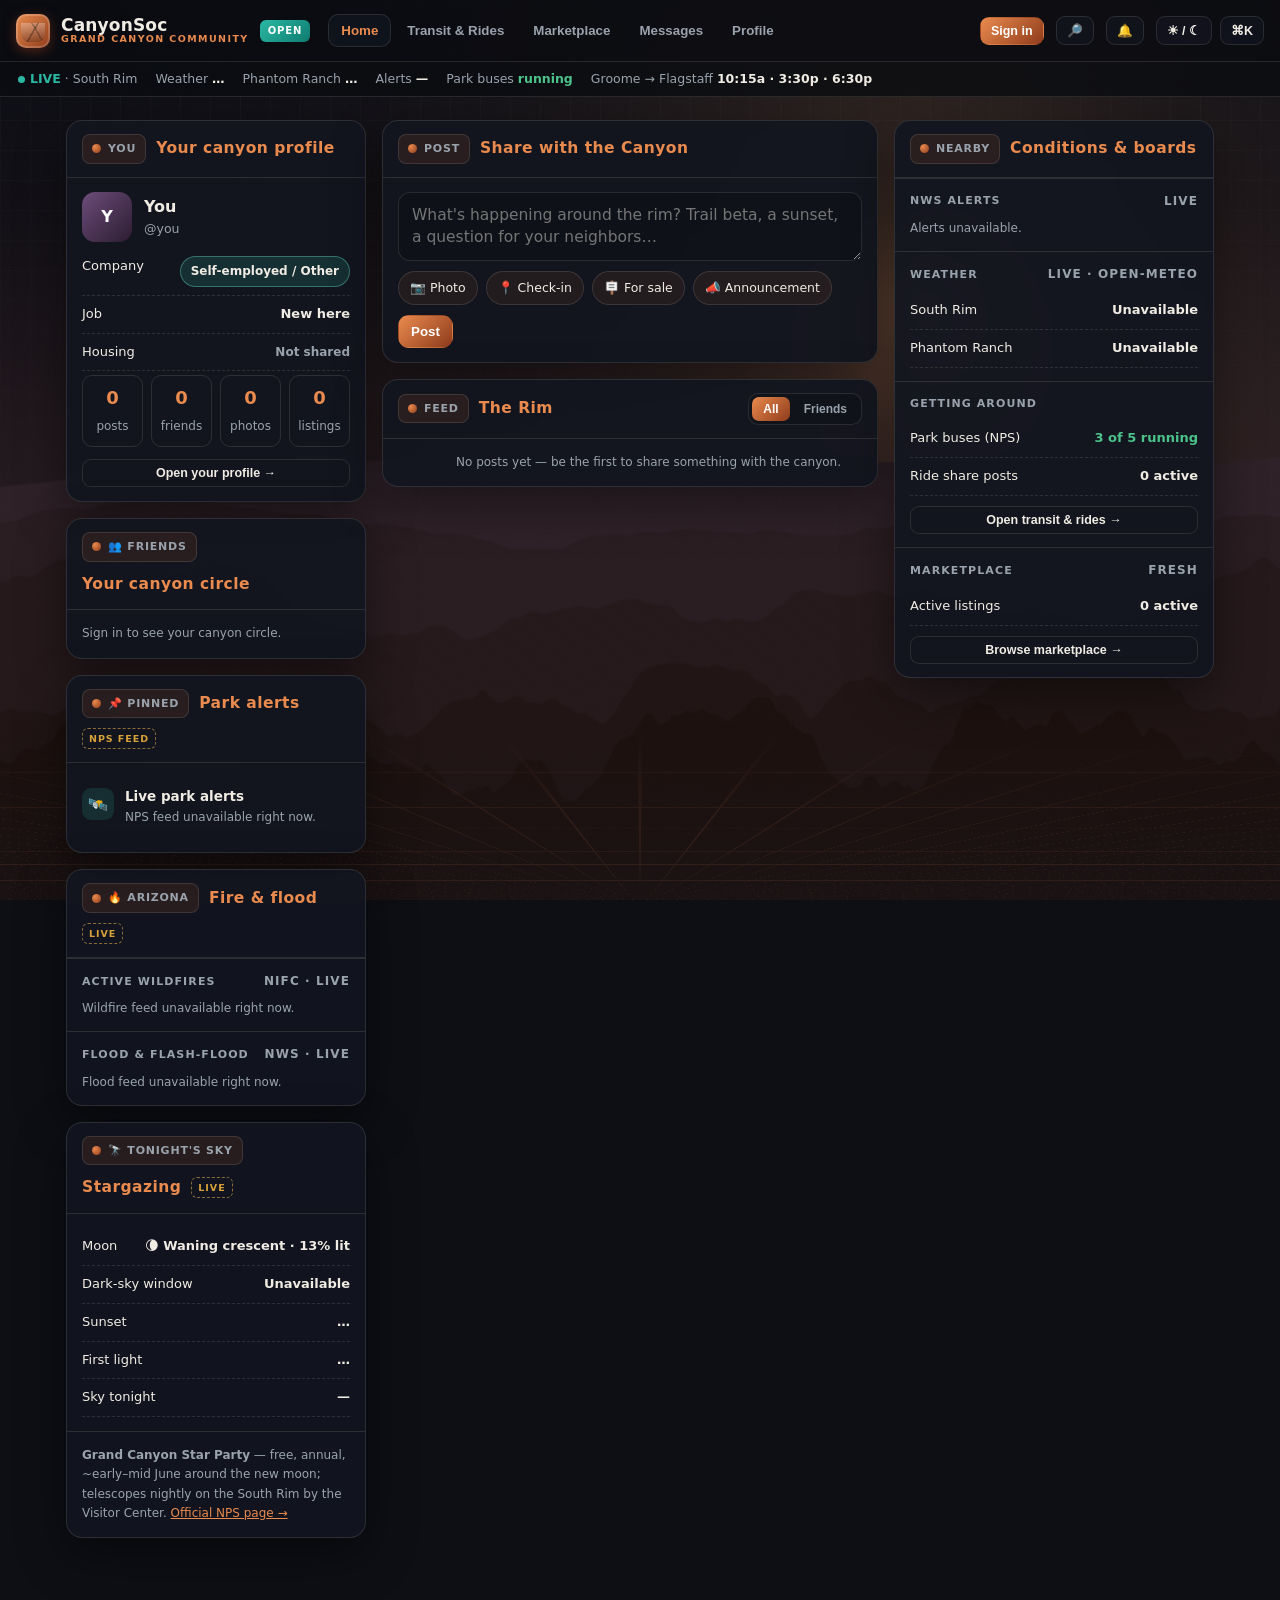
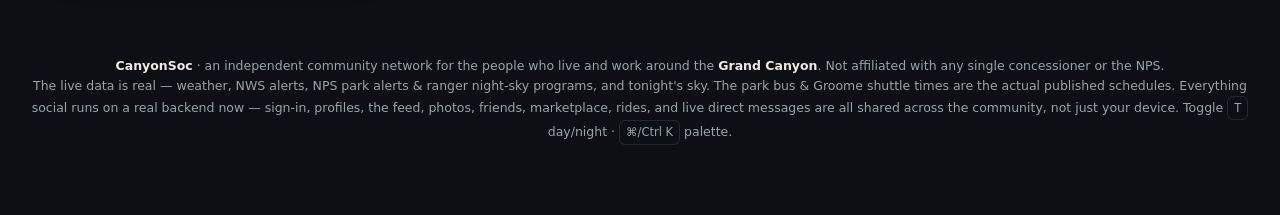
==== canyonsoc.html @ 0592ecc6 "feat(canyonsoc): live AZ wildfire + flood feeds + friends-at-a-glance - Home friends grid (real Supa" ====
<!DOCTYPE html>
<html lang="en">
<head>
<meta charset="utf-8" />
<meta name="viewport" content="width=device-width, initial-scale=1, viewport-fit=cover" />
<!-- Security hardening (GitHub Pages can't set response headers, so these ship in-page).
     CSP locks where data can be sent (connect-src) + blocks plugins/base-tag injection,
     limiting blast radius if any XSS slipped past output encoding. Inline script/style
     need 'unsafe-inline' because the whole app is one inline file; output encoding (esc/
     safePic) is the primary XSS defense, CSP is defense-in-depth. -->
<meta http-equiv="Content-Security-Policy" content="default-src 'self'; script-src 'self' 'unsafe-inline' https://esm.sh; style-src 'self' 'unsafe-inline'; img-src 'self' data: https:; font-src 'self' data:; connect-src 'self' https://ajkbsexxwbqjylbepvmh.supabase.co wss://ajkbsexxwbqjylbepvmh.supabase.co https://esm.sh https://api.open-meteo.com https://api.weather.gov https://api.sunrise-sunset.org https://services3.arcgis.com; worker-src 'self' blob:; object-src 'none'; base-uri 'self'; form-action 'self'" />
<meta name="referrer" content="strict-origin-when-cross-origin" />
<!-- Clickjacking guard: meta CSP can't carry frame-ancestors, so bust out of any frame. -->
<script>try{if(window.top!==window.self)window.top.location=window.self.location}catch(e){}</script>
<title>CanyonSoc — Grand Canyon Community</title>
<meta name="description" content="CanyonSoc — an independent community network for the people who live and work around the Grand Canyon. Profiles, friends, feed, ride share, marketplace, messages. Live weather, NWS alerts, NPS feed, Sky Party, park buses." />
<style>
/* =====================================================
   CANYONSOC — independent Grand Canyon community
   Modern canyon palette · WebGL canyon background
   ===================================================== */
:root{
  --clay:#c9612f; --clay-bright:#e98a4e; --clay-deep:#8f3c1c;
  --river:#2bb8a3; --river-deep:#0f7c70; --sky:#5b7fb0;
  --gold:#dca54a; --sage:#86a06f; --plum:#6d4d7a;
  --bg:#0d0f15; --bg-2:#0a0c11; --fg:#f0ece4; --muted:#9aa3ad;
  --term:#13161f; --border:rgba(235,225,210,.12);
  --accent1:var(--clay-bright); --accent2:var(--river); --accent3:var(--gold);
  --ok:#4cc38a; --warn:#d8a23a; --err:#e5615f;
  --card-shadow:0 16px 50px rgba(0,0,0,.45);
  --scrim:rgba(8,9,13,.50);
}
[data-theme="day"]{
  --bg:#f3ede3; --bg-2:#ece3d4; --fg:#241a13; --muted:#6b6256;
  --term:#fffaf3; --border:rgba(60,40,25,.14);
  --clay:#b9531f; --clay-bright:#c9612f; --river:#13877a; --gold:#b6802a;
  --accent1:var(--clay); --accent2:var(--river); --accent3:var(--gold);
  --ok:#1f9d6b; --warn:#9a6f15; --err:#c33;
  --card-shadow:0 14px 40px rgba(80,55,30,.16);
  --scrim:rgba(243,237,227,.46);
}
*{box-sizing:border-box}
html,body{height:100%}
body{margin:0; color:var(--fg); overflow-x:hidden; background:var(--bg);
  font:15.5px/1.6 ui-sans-serif,system-ui,-apple-system,"Segoe UI",Roboto,Inter,Arial,"Noto Sans",sans-serif}

/* WebGL canyon background + scrim + faint grid */
#gl{position:fixed; inset:0; z-index:-3; width:100%; height:100%; display:block}
#bg-fallback{position:fixed; inset:0; z-index:-4; background:
  radial-gradient(120% 80% at 72% 62%, color-mix(in oklab,var(--clay) 40%, transparent), transparent 55%),
  linear-gradient(180deg, var(--bg-2), color-mix(in oklab,var(--clay-deep) 30%, var(--bg)))}
#bg-grid{position:fixed; inset:0; z-index:-2; pointer-events:none; opacity:.05;
  background-image:linear-gradient(to right, var(--fg) 1px, transparent 1px),
                  linear-gradient(to bottom, var(--fg) 1px, transparent 1px);
  background-size:30px 30px; mask-image:linear-gradient(180deg,#000 0%,transparent 70%)}
#bg-scrim{position:fixed; inset:0; z-index:-1; pointer-events:none; background:
  linear-gradient(180deg, color-mix(in oklab,var(--bg) 35%, transparent), var(--scrim) 24%, var(--scrim) 80%, color-mix(in oklab,var(--bg) 62%, transparent))}

/* NAV */
.nav{position:fixed; inset:0 0 auto 0; height:62px; display:flex; align-items:center; gap:12px; padding:0 16px; z-index:50;
  border-bottom:1px solid var(--border); background:color-mix(in oklab,var(--bg-2) 82%, transparent);
  -webkit-backdrop-filter:blur(14px) saturate(1.1); backdrop-filter:blur(14px) saturate(1.1)}
.brand{display:flex; align-items:center; gap:11px; min-width:0}
.brand .marker{width:34px; height:34px; border-radius:10px; flex:none; position:relative; overflow:hidden;
  background:linear-gradient(135deg,var(--clay-bright),var(--clay-deep)); box-shadow:inset 0 0 0 2px rgba(255,255,255,.18), 0 3px 12px rgba(143,60,28,.5)}
.brand .marker::after{content:""; position:absolute; left:5px; right:5px; bottom:6px; height:55%; border-radius:0 0 8px 8px;
  background:linear-gradient(120deg, transparent 46%, rgba(0,0,0,.28) 46% 52%, transparent 52%),
    linear-gradient(60deg, transparent 60%, rgba(0,0,0,.22) 60% 66%, transparent 66%),
    linear-gradient(180deg, rgba(255,255,255,.28), rgba(0,0,0,.18))}
.brand .bt{display:flex; flex-direction:column; line-height:1.05; min-width:0}
.brand .bt b{font-weight:900; letter-spacing:.01em; color:var(--fg); font-size:17px}
.brand .sub{font-weight:800; font-size:9.5px; letter-spacing:.15em; color:var(--clay-bright); text-transform:uppercase}
.pill-open{font-size:10px; font-weight:900; letter-spacing:.09em; text-transform:uppercase; color:#fff;
  background:linear-gradient(135deg,var(--river),var(--river-deep)); padding:3px 8px; border-radius:6px; flex:none}
.tabs{display:flex; gap:3px; margin-left:6px; overflow-x:auto; scrollbar-width:none; flex:1}
.tabs::-webkit-scrollbar{display:none}
.tab{border:1px solid transparent; background:transparent; color:var(--muted); border-radius:10px; padding:8px 12px;
  font-weight:800; cursor:pointer; transition:.15s; white-space:nowrap; position:relative}
.tab:hover{color:var(--fg); background:color-mix(in oklab,var(--term) 55%, transparent)}
.tab[aria-current="page"]{color:var(--accent1); background:color-mix(in oklab,var(--term) 78%, transparent); border-color:var(--border)}
.tab .dm-dot{position:absolute; top:5px; right:6px; width:7px; height:7px; border-radius:50%; background:var(--clay-bright); display:none}
.tab.has-unread .dm-dot{display:block}
.spacer{flex:1}
.navbtns{display:flex; gap:8px; flex:none}
.btn{appearance:none; border:1px solid var(--border); color:var(--fg); border-radius:11px; padding:8px 12px; font-weight:800;
  cursor:pointer; background:color-mix(in oklab,var(--term) 80%, transparent); transition:.15s; white-space:nowrap}
.btn:hover{border-color:color-mix(in oklab,var(--accent1) 50%, var(--border)); transform:translateY(-1px)}
.btn.primary{color:#fff; border-color:transparent; background:linear-gradient(135deg,var(--clay-bright),var(--clay-deep))}
.btn.sm{padding:6px 10px; font-size:12.5px; border-radius:9px}
.btn.ghost{background:transparent}
.btn:disabled{opacity:.55; cursor:default; transform:none}

/* conditions strip */
.strip{position:fixed; top:62px; left:0; right:0; z-index:40; display:flex; gap:18px; align-items:center;
  padding:7px 18px; font-size:12.5px; color:var(--muted); border-bottom:1px solid var(--border);
  background:color-mix(in oklab,var(--bg-2) 76%, transparent); backdrop-filter:blur(12px); overflow-x:auto; white-space:nowrap; scrollbar-width:none}
.strip::-webkit-scrollbar{display:none}
.strip b{color:var(--fg)} .strip .live{color:var(--river); font-weight:900}
.dotpulse{width:7px; height:7px; border-radius:50%; background:var(--river); display:inline-block; margin-right:5px;
  box-shadow:0 0 0 0 color-mix(in oklab,var(--river) 70%, transparent); animation:pulse 2.2s infinite}
@keyframes pulse{0%{box-shadow:0 0 0 0 color-mix(in oklab,var(--river) 55%, transparent)}70%{box-shadow:0 0 0 8px transparent}100%{box-shadow:0 0 0 0 transparent}}

/* LAYOUT */
.main{display:grid; grid-template-columns:1fr; gap:16px; padding:120px 16px 92px; max-width:1180px; margin:0 auto; position:relative; z-index:1}
@media(min-width:980px){ .home{grid-template-columns:300px 1fr 320px; align-items:start} }
.view{display:none} .view.active{display:grid; gap:16px}

/* PANELS */
.panel{border:1px solid var(--border); border-radius:16px; background:color-mix(in oklab,var(--term) 94%, transparent); box-shadow:var(--card-shadow); backdrop-filter:blur(4px)}
.panel>header{display:flex; align-items:center; gap:10px; padding:13px 15px; border-bottom:1px solid var(--border);
  font-weight:900; letter-spacing:.03em; color:var(--accent1); flex-wrap:wrap}
.panel .body{padding:14px 15px}
.badge{display:inline-flex; align-items:center; gap:7px; font-size:11px; font-weight:900; letter-spacing:.07em; padding:5px 9px;
  border-radius:8px; border:1px solid var(--border); color:var(--muted); background:color-mix(in oklab,var(--clay) 12%, transparent)}
.spark{width:9px; height:9px; border-radius:50%; background:radial-gradient(circle at 30% 30%,var(--clay-bright),var(--clay-deep))}
.demo-pill{font-size:9.5px; font-weight:900; letter-spacing:.1em; text-transform:uppercase; color:var(--warn);
  border:1px dashed color-mix(in oklab,var(--warn) 55%, var(--border)); padding:2px 6px; border-radius:6px}
.seg{display:inline-flex; gap:3px; margin-left:auto; border:1px solid var(--border); border-radius:10px; padding:3px; background:color-mix(in oklab,var(--bg) 40%, transparent)}
.seg button{border:0; background:transparent; color:var(--muted); font-weight:800; font-size:12px; padding:5px 11px; border-radius:7px; cursor:pointer}
.seg button[aria-pressed="true"]{color:#fff; background:linear-gradient(135deg,var(--clay-bright),var(--clay-deep))}

.who{display:flex; gap:12px; align-items:center; margin-bottom:6px}
.kv{display:flex; justify-content:space-between; gap:8px; padding:8px 0; border-bottom:1px dashed var(--border); font-size:13px}
.kv:last-child{border-bottom:0}
.tag{display:inline-flex; align-items:center; gap:6px; font-size:12px; padding:5px 10px; border-radius:999px;
  border:1px solid var(--border); background:color-mix(in oklab,var(--clay) 10%, transparent)}
.tag.on{background:color-mix(in oklab,var(--ok) 22%, transparent); border-color:color-mix(in oklab,var(--ok) 45%, var(--border)); color:var(--fg)}
.tag.co{background:color-mix(in oklab,var(--river) 16%, transparent); border-color:color-mix(in oklab,var(--river) 40%, var(--border))}
.tag.house{background:color-mix(in oklab,var(--plum) 20%, transparent); border-color:color-mix(in oklab,var(--plum) 45%, var(--border))}
.chips{display:flex; flex-wrap:wrap; gap:7px; margin-top:10px}
.small{font-size:12px; color:var(--muted)}
.name{font-weight:900; font-size:16px} .role{color:var(--muted); font-size:12.5px}
.stat3{display:grid; grid-template-columns:repeat(3,1fr); gap:8px; margin-top:12px; text-align:center}
.stat4{display:grid; grid-template-columns:repeat(4,1fr); gap:8px; margin-top:4px; text-align:center}
.stat3 div,.stat4 div{border:1px solid var(--border); border-radius:10px; padding:8px 4px}
.stat3 b,.stat4 b{display:block; font-size:18px; color:var(--accent1)}

/* avatars */
.avi{border-radius:12px; display:grid; place-items:center; color:#fff; font-weight:900; font-size:16px; flex:none; background-size:cover; background-position:center}

/* composer */
.composer{display:grid; gap:10px}
.composer textarea,.field textarea{width:100%; min-height:78px; resize:vertical; border:1px solid var(--border); color:var(--fg);
  background:color-mix(in oklab,var(--bg) 50%, transparent); padding:11px 13px; border-radius:12px; outline:none; font:inherit}
.composer textarea:focus{border-color:color-mix(in oklab,var(--clay) 55%, var(--border))}
#composer{min-height:46px; max-height:40vh; line-height:1.45; overflow-y:auto}
.peditta{width:100%; min-height:62px; max-height:40vh; resize:vertical; font:inherit; line-height:1.45;
  padding:9px 11px; border-radius:10px; border:1px solid var(--border); color:var(--fg);
  background:color-mix(in oklab,var(--term) 60%, transparent)}
.composer .row{display:flex; gap:10px; align-items:center; justify-content:space-between; flex-wrap:wrap}
.pill{display:inline-flex; align-items:center; gap:6px; padding:6px 11px; border:1px solid var(--border); border-radius:999px;
  background:color-mix(in oklab,var(--clay) 9%, transparent); font-size:12.5px; cursor:pointer; transition:.12s}
.pill:hover{border-color:color-mix(in oklab,var(--clay) 50%, var(--border)); transform:translateY(-1px)}

/* feed */
.post{display:grid; grid-template-columns:46px 1fr; gap:12px; padding:14px 15px; border-top:1px solid var(--border)}
.post:first-of-type{border-top:0}
.post .avi{width:46px; height:46px}
.handle{font-weight:900} .handle .co{font-weight:800; color:var(--river); font-size:11.5px; margin-left:6px}
.meta{color:var(--muted); font-size:12px; font-weight:600}
.post .text{white-space:pre-wrap; word-break:break-word; margin-top:2px}
.post .media{margin-top:10px; border:1px solid var(--border); border-radius:12px; overflow:hidden; aspect-ratio:16/9; background-size:cover; background-position:center}
.actions{display:flex; gap:4px; margin-top:9px; flex-wrap:wrap; align-items:center}
.icon-btn{border:1px solid transparent; background:transparent; color:var(--muted); border-radius:9px; padding:6px 9px;
  font-weight:800; font-size:12.5px; cursor:pointer; transition:.12s; display:inline-flex; gap:6px; align-items:center; min-height:36px}
.icon-btn:hover{background:color-mix(in oklab,var(--clay) 12%, transparent); color:var(--fg)}

/* reactions */
.reacts{display:flex; align-items:center; gap:6px; margin-top:9px; flex-wrap:wrap; position:relative}
.rx{border:1px solid var(--border); background:color-mix(in oklab,var(--term) 60%, transparent); color:var(--fg); border-radius:999px; padding:4px 10px; font-size:13px; cursor:pointer; min-height:32px}
.rx.on{background:color-mix(in oklab,var(--clay) 24%, transparent); border-color:color-mix(in oklab,var(--clay) 52%, var(--border))}
.rx.add{color:var(--muted)}
.rxpick{display:none; gap:3px; padding:5px; border:1px solid var(--border); border-radius:999px; background:var(--term);
  position:absolute; bottom:calc(100% + 6px); left:0; z-index:6; box-shadow:var(--card-shadow)}
.reacts.pick-open .rxpick{display:flex}
.rxopt{border:0; background:transparent; font-size:19px; cursor:pointer; padding:4px; border-radius:8px; line-height:1}
.rxopt:hover{background:color-mix(in oklab,var(--clay) 18%, transparent)}

/* widgets */
.widget{padding:13px 15px; border-top:1px solid var(--border)} .widget:first-child{border-top:0}
.wtitle{display:flex; align-items:center; justify-content:space-between; font-size:11px; font-weight:900; letter-spacing:.1em;
  text-transform:uppercase; color:var(--muted); margin-bottom:8px}
.alert{font-size:13px; padding:8px 10px; border-radius:9px; border:1px solid color-mix(in oklab,var(--warn) 40%, var(--border));
  background:color-mix(in oklab,var(--warn) 12%, transparent); margin-bottom:6px}
.pa{display:flex; gap:11px; align-items:flex-start; padding:11px 0; border-top:1px dashed var(--border)}
.pa:first-child{border-top:0}
.pa .paico{width:32px; height:32px; border-radius:9px; display:grid; place-items:center; font-size:16px; flex:none}
.pa .pat{font-weight:800; font-size:13.5px; line-height:1.32}
.pa .pad{font-size:12px; color:var(--muted); margin-top:2px}
.pa.crit .paico{background:color-mix(in oklab,var(--err) 18%, transparent)} .pa.crit .pat{color:var(--err)}
.pa.warn .paico{background:color-mix(in oklab,var(--warn) 18%, transparent)}
.pa.info .paico{background:color-mix(in oklab,var(--river) 16%, transparent)}
.sky{display:flex; gap:11px; align-items:baseline; padding:9px 0; border-top:1px dashed var(--border)}
.sky:first-child{border-top:0} .sky .when{min-width:96px; font-weight:800; color:var(--accent3); font-size:13px}
.sky .what{flex:1} .sky .where{font-size:11.5px; color:var(--muted)}

/* tiles / cards */
.cardgrid{display:grid; grid-template-columns:repeat(auto-fill,minmax(232px,1fr)); gap:14px}
.tile{border:1px solid var(--border); border-radius:14px; background:color-mix(in oklab,var(--term) 95%, transparent); box-shadow:var(--card-shadow); padding:15px; transition:.15s}
.tile:hover{transform:translateY(-2px); border-color:color-mix(in oklab,var(--clay) 38%, var(--border))}
.tile h3{margin:0 0 4px; font-size:16px}
.price{font-weight:900; color:var(--clay-bright)}
.ttag{font-size:11px; padding:3px 8px; border-radius:999px; border:1px solid var(--border); background:color-mix(in oklab,var(--sage) 16%, transparent); color:var(--fg)}

/* filter bars */
.tabrow{display:flex; gap:7px; flex-wrap:wrap; margin-bottom:12px; overflow-x:auto; scrollbar-width:none}
.tabrow::-webkit-scrollbar{display:none}
.cat{border:1px solid var(--border); background:transparent; color:var(--muted); border-radius:999px; padding:6px 13px; font-weight:800; cursor:pointer; font-size:12.5px; white-space:nowrap}
.cat[aria-pressed="true"]{color:#fff; background:linear-gradient(135deg,var(--clay-bright),var(--clay-deep)); border-color:transparent}
.chiprow{display:flex; gap:6px; flex-wrap:wrap; margin-bottom:12px}
.chip{border:1px solid var(--border); background:transparent; color:var(--muted); border-radius:8px; padding:5px 10px; font-weight:700; cursor:pointer; font-size:12px}
.chip[aria-pressed="true"]{color:var(--fg); background:color-mix(in oklab,var(--river) 22%, transparent); border-color:color-mix(in oklab,var(--river) 45%, var(--border))}
.search{display:flex; align-items:center; gap:8px; border:1px solid var(--border); border-radius:11px; padding:8px 12px; margin-bottom:14px; background:color-mix(in oklab,var(--bg) 50%, transparent)}
.search input{flex:1; border:0; background:transparent; color:var(--fg); outline:none; font:inherit}

/* transit / rideshare */
.routebar{display:flex; align-items:center; gap:11px; padding:11px 13px; border:1px solid var(--border); border-radius:12px; margin-bottom:9px}
.routebar .dotc{width:14px; height:14px; border-radius:50%; flex:none; box-shadow:0 0 0 3px color-mix(in oklab, currentColor 22%, transparent)}
.routebar .rn{font-weight:900} .routebar .rt{flex:1}
.gtimes{display:grid; grid-template-columns:1fr 1fr; gap:14px; margin-top:6px}
.gtimes .col{border:1px solid var(--border); border-radius:12px; padding:11px 13px}
.gtimes .t{display:flex; justify-content:space-between; padding:6px 0; border-bottom:1px dashed var(--border); font-variant-numeric:tabular-nums}
.gtimes .t:last-child{border-bottom:0}
.ride{display:grid; grid-template-columns:62px 1fr auto; gap:12px; align-items:center; padding:13px 14px; border:1px solid var(--border); border-radius:13px; margin-bottom:10px}
.ride .when{text-align:center; border-right:1px solid var(--border); padding-right:10px}
.ride .when b{display:block; font-size:15px; color:var(--accent1)} .ride .when span{font-size:11px; color:var(--muted)}
.ride .what b{font-size:14.5px} .ride .seats{font-size:12px; color:var(--muted)}

/* profile */
.phead{display:flex; gap:18px; align-items:center; flex-wrap:wrap}
.bigavi{width:100px; height:100px; border-radius:26px; position:relative; flex:none}
.bigavi .editpic{position:absolute; right:-6px; bottom:-6px; width:34px; height:34px; border-radius:50%; border:2px solid var(--term);
  background:linear-gradient(135deg,var(--clay-bright),var(--clay-deep)); color:#fff; display:grid; place-items:center; cursor:pointer; font-size:15px}
.phead .pmeta{min-width:0; flex:1}
.bio{margin-top:10px; color:var(--fg); font-size:14px; line-height:1.55}
.pgrid{display:grid; grid-template-columns:repeat(auto-fill,minmax(150px,1fr)); gap:12px}
.photo{border:1px solid var(--border); border-radius:13px; overflow:hidden; background:var(--term)}
.photo .img{aspect-ratio:1/1; background-size:cover; background-position:center; cursor:zoom-in}
.photo .pcap{padding:7px 10px 0; font-size:12.5px}
.photo .reacts{padding:6px 10px 9px; margin-top:4px}
.addphoto{border:2px dashed var(--border); border-radius:13px; display:grid; place-items:center; min-height:120px; cursor:pointer; color:var(--muted); font-weight:800; text-align:center}
.addphoto:hover{border-color:color-mix(in oklab,var(--clay) 50%, var(--border)); color:var(--fg)}
.frow{display:grid; grid-template-columns:46px 1fr auto; gap:11px; align-items:center; padding:11px 0; border-top:1px solid var(--border)}
.frow:first-child{border-top:0}
.frow .avi{width:46px; height:46px}
.pkcard{border:1px solid var(--border); border-radius:13px; padding:13px 14px; margin-bottom:10px}
.pkcard h4{margin:0 0 3px; font-size:15px}
.pkcard .pkmeta{font-size:12px; color:var(--muted); margin-bottom:6px}

/* friends at-a-glance (MySpace "top friends" style grid) */
.fgrid{display:grid; grid-template-columns:repeat(3,1fr); gap:12px 10px}
.ftile{display:flex; flex-direction:column; align-items:center; gap:6px; min-width:0; text-align:center}
.ftile .avi{width:54px; height:54px; cursor:pointer; transition:.15s}
.ftile .avi:hover{transform:translateY(-2px)}
.ftile .fn{font-size:11.5px; font-weight:800; line-height:1.18; max-width:100%; overflow:hidden;
  text-overflow:ellipsis; white-space:nowrap; cursor:pointer}
.ftile .fn:hover{color:var(--accent1)}
.fmore{display:flex; align-items:center; justify-content:center}

/* messages */
.msgwrap{display:grid; grid-template-columns:300px 1fr; min-height:560px}
@media(max-width:760px){ .msgwrap{grid-template-columns:1fr} .msgwrap.thread-open .convlist{display:none} .msgwrap:not(.thread-open) .thread{display:none} }
.convlist{border-right:1px solid var(--border); overflow:auto; max-height:64vh}
.conv{display:grid; grid-template-columns:42px 1fr auto; gap:10px; align-items:center; padding:12px 14px; border-bottom:1px solid var(--border); cursor:pointer}
.conv .avi{width:42px; height:42px; font-size:14px}
.conv:hover{background:color-mix(in oklab,var(--clay) 9%, transparent)}
.conv[aria-selected="true"]{background:color-mix(in oklab,var(--clay) 14%, transparent)}
.conv .cn{font-weight:800; font-size:14px} .conv .cp{font-size:12px; color:var(--muted); white-space:nowrap; overflow:hidden; text-overflow:ellipsis; max-width:150px}
.conv .un{width:9px; height:9px; border-radius:50%; background:var(--clay-bright)}
.thread{display:flex; flex-direction:column; max-height:64vh}
.thread .thead{display:flex; align-items:center; gap:11px; padding:12px 15px; border-bottom:1px solid var(--border)}
.thread .thead .avi{width:38px; height:38px; font-size:14px}
.thread .tbody{flex:1; overflow:auto; padding:14px 15px; display:flex; flex-direction:column; gap:9px}
.bubble{max-width:76%; padding:9px 12px; border-radius:14px; font-size:14px; line-height:1.45; word-break:break-word}
.bubble.them{align-self:flex-start; background:color-mix(in oklab,var(--term) 70%, var(--fg) 4%); border:1px solid var(--border); border-bottom-left-radius:5px}
.bubble.me{align-self:flex-end; color:#fff; background:linear-gradient(135deg,var(--clay-bright),var(--clay-deep)); border-bottom-right-radius:5px}
.bubble .bt{display:block; font-size:10.5px; opacity:.7; margin-top:3px}
.tcompose{display:flex; gap:9px; padding:12px 14px; border-top:1px solid var(--border)}
.tcompose input{flex:1; border:1px solid var(--border); background:color-mix(in oklab,var(--bg) 50%, transparent); color:var(--fg); border-radius:11px; padding:10px 13px; outline:none; font:inherit}
.empty{display:grid; place-items:center; height:100%; color:var(--muted); text-align:center; padding:30px}

/* forms */
.field{display:grid; gap:6px; margin-bottom:12px}
.field label{font-size:12px; font-weight:800; color:var(--muted); letter-spacing:.04em}
.field input,.field select{border:1px solid var(--border); background:color-mix(in oklab,var(--bg) 50%, transparent); color:var(--fg); border-radius:11px; padding:10px 12px; font:inherit; outline:none}
.field input:focus,.field select:focus,.field textarea:focus{border-color:color-mix(in oklab,var(--clay) 55%, var(--border))}
.grid2{display:grid; grid-template-columns:1fr 1fr; gap:12px}
@media(max-width:560px){ .grid2{grid-template-columns:1fr} }

/* lightbox */
.lightbox{position:fixed; inset:0; background:rgba(5,6,9,.86); z-index:90; display:none; place-items:center; padding:24px; cursor:zoom-out}
.lightbox.open{display:grid}
.lightbox img{max-width:94vw; max-height:90vh; border-radius:14px; box-shadow:0 30px 80px rgba(0,0,0,.6)}

/* images: post media, cover photo, composer preview, message images */
.media.zoom,.msgimg{cursor:zoom-in}
.cover{height:152px; background-size:cover; background-position:center; position:relative;
  background:linear-gradient(120deg, color-mix(in oklab,var(--clay) 55%, var(--term)), color-mix(in oklab,var(--river) 42%, var(--term)))}
.coverbtn{position:absolute; right:12px; bottom:12px; border:1px solid var(--border); background:color-mix(in oklab,var(--term) 72%, transparent); color:var(--fg); border-radius:10px; padding:6px 11px; font-weight:800; cursor:pointer; font-size:12.5px; -webkit-backdrop-filter:blur(6px); backdrop-filter:blur(6px)}
.imgpreview{position:relative; border:1px solid var(--border); border-radius:12px; overflow:hidden; max-width:280px}
.imgpreview img{display:block; width:100%; max-height:190px; object-fit:cover}
.imgpreview button{position:absolute; top:7px; right:7px; border:0; background:rgba(0,0,0,.62); color:#fff; width:27px; height:27px; border-radius:50%; cursor:pointer; font-weight:900; line-height:1}
.bubble.hasimg{padding:5px}
.msgimg img{display:block; max-width:230px; max-height:250px; border-radius:9px}

/* @mentions + global search */
.mention{color:var(--river); font-weight:700; cursor:pointer; text-decoration:none}
.mention:hover{text-decoration:underline}
.mentionbox{position:fixed; z-index:100; display:none; background:var(--term); border:1px solid var(--border); border-radius:12px; box-shadow:var(--card-shadow); overflow-y:auto; max-height:244px}
.mitem{display:grid; grid-template-columns:26px 1fr; gap:9px; align-items:center; padding:8px 11px; cursor:pointer}
.mitem .avi{width:26px; height:26px; font-size:10px; border-radius:8px}
.mitem.on,.mitem:hover{background:color-mix(in oklab,var(--clay) 14%, transparent)}
.sgroup{padding:10px 16px 4px; font-size:11px; font-weight:900; letter-spacing:.1em; text-transform:uppercase; color:var(--muted)}
.sresult{padding:10px 16px; border-top:1px solid var(--border); display:grid; grid-template-columns:auto 1fr; gap:11px; align-items:center; cursor:pointer}
.sresult:hover{background:color-mix(in oklab,var(--clay) 12%, transparent)}
.sresult .si{font-size:18px; width:34px; text-align:center}
.sresult .avi{width:34px; height:34px; font-size:12px; border-radius:10px}

/* palette */
.palette{position:fixed; inset:0; display:grid; place-items:start center; padding-top:14vh; background:rgba(8,9,13,.5);
  backdrop-filter:blur(8px); z-index:80; opacity:0; pointer-events:none; transition:.15s}
.palette.open{opacity:1; pointer-events:auto}
.palette .panel{width:min(720px,92vw)}
.palette input{width:100%; padding:16px; border:0; outline:0; background:var(--term); color:var(--fg); font:inherit; font-size:16px; border-radius:16px 16px 0 0}
/* another-user profile overlay */
.profover{place-items:start center; padding-top:7vh}
.profover .panel{width:min(640px,94vw)}
@media(max-width:760px){ .profover{padding-top:0} .profover .panel{width:100vw; max-height:100vh; min-height:100vh; border-radius:0} }
.upstats{display:flex; gap:20px; margin-top:14px; color:var(--muted); font-size:13px}
.upstats b{color:var(--fg); font-size:16px; margin-right:4px}
.upsec{margin-top:20px}
.upsectitle{font-weight:900; font-size:12px; letter-spacing:.08em; text-transform:uppercase; color:var(--accent1); margin-bottom:8px}
.tapprof{cursor:pointer}
.tapprof:hover{opacity:.85}
.result{padding:12px 16px; border-top:1px solid var(--border); display:flex; justify-content:space-between; align-items:center; cursor:pointer}
.result:hover{background:color-mix(in oklab,var(--clay) 12%, transparent)}
.kbd{display:inline-block; border:1px solid var(--border); border-radius:6px; padding:2px 6px; font-size:11.5px; background:color-mix(in oklab,var(--bg) 40%, transparent)}

/* notifications + bell */
.bell{position:relative; flex:none; font-size:15px}
.nbadge{position:absolute; top:-6px; right:-6px; min-width:18px; height:18px; padding:0 4px; border-radius:9px; background:var(--err); color:#fff; font-size:10.5px; font-weight:900; display:none; place-items:center; line-height:1; border:2px solid var(--bg-2)}
.nbadge.show{display:grid}
.notifwrap{position:fixed; top:64px; right:14px; width:min(380px,94vw); z-index:75; display:none}
.notifwrap.open{display:block}
.notifwrap .panel{max-height:72vh; overflow:auto}
.notifwrap header{position:sticky; top:0; z-index:1; background:color-mix(in oklab,var(--term) 96%, transparent); backdrop-filter:blur(6px)}
.nrow{display:grid; grid-template-columns:40px 1fr auto; gap:11px; align-items:center; padding:11px 14px; border-top:1px solid var(--border); cursor:pointer}
.nrow:hover{background:color-mix(in oklab,var(--clay) 9%, transparent)}
.nrow.unread{background:color-mix(in oklab,var(--clay) 13%, transparent)}
.nrow .nico{position:relative} .nrow .nico .avi{width:40px; height:40px; font-size:13px; border-radius:11px}
.nrow .nbubble{position:absolute; bottom:-4px; right:-4px; font-size:14px; filter:drop-shadow(0 1px 2px rgba(0,0,0,.5))}
.nrow .ntext{font-size:13.5px; line-height:1.4} .nrow .ntext b{font-weight:800}
.nrow .ntime{font-size:11px; color:var(--muted); white-space:nowrap}
.nall{padding:10px 14px; border-top:1px solid var(--border); position:sticky; bottom:0; background:color-mix(in oklab,var(--term) 96%, transparent)}
@media(max-width:720px){ .notifwrap{top:58px; right:8px; left:8px; width:auto} }

/* comments */
.comments{display:none; margin-top:10px; border-top:1px dashed var(--border); padding-top:10px}
.comments.open{display:block}
.cmt{display:grid; grid-template-columns:32px 1fr; gap:9px; padding:7px 0}
.cmt .avi{width:32px; height:32px; font-size:12px; border-radius:9px}
.cmt .ch{font-weight:800; font-size:13px}
.cmt .ctext{font-size:13.5px; margin-top:1px; word-break:break-word; white-space:pre-wrap}
.caddrow{display:flex; gap:8px; margin-top:8px}
.caddrow .cadd{flex:1; border:1px solid var(--border); background:color-mix(in oklab,var(--bg) 50%, transparent); color:var(--fg); border-radius:10px; padding:8px 11px; outline:none; font:inherit; font-size:13.5px}
.caddrow .cadd:focus{border-color:color-mix(in oklab,var(--clay) 55%, var(--border))}

/* toasts */
.toasts{position:fixed; left:50%; transform:translateX(-50%); bottom:18px; z-index:95; display:flex; flex-direction:column; gap:8px; align-items:center; pointer-events:none; width:max-content; max-width:92vw}
.toast{background:color-mix(in oklab,var(--term) 96%, transparent); border:1px solid var(--border); border-radius:12px; padding:10px 15px; box-shadow:var(--card-shadow); font-size:13.5px; font-weight:700; display:flex; gap:8px; align-items:center; backdrop-filter:blur(8px); animation:toastin .25s ease}
@keyframes toastin{from{opacity:0; transform:translateY(8px)}to{opacity:1; transform:none}}

.reveal{opacity:0; transform:translateY(10px); transition:opacity .5s ease, transform .5s ease}
.reveal.in{opacity:1; transform:none}
footer{text-align:center; color:var(--muted); padding:26px 14px 70px; font-size:12.5px; position:relative; z-index:1}
footer b{color:var(--fg)}
.fabs{position:fixed; right:14px; bottom:14px; display:none; gap:10px; z-index:70}
.fab{border:1px solid var(--border); background:color-mix(in oklab,var(--term) 88%, transparent); color:var(--fg);
  border-radius:999px; padding:12px 15px; font-weight:800; cursor:pointer; box-shadow:var(--card-shadow)}

@media(max-width:980px){ .navbtns{display:none} .fabs{display:grid} }
@media(max-width:720px){
  .nav{height:56px; padding:0 11px; gap:9px}
  .brand .bt .sub{display:none} .brand .marker{width:30px; height:30px}
  .pill-open{display:none}
  .strip{top:56px; gap:13px; padding:6px 12px; font-size:12px}
  .main{padding:104px 11px 84px}
  .cardgrid{grid-template-columns:1fr} .gtimes{grid-template-columns:1fr}
  .ride{grid-template-columns:62px 1fr} .ride .seats-btn{grid-column:1/-1}
  .pgrid{grid-template-columns:repeat(2,1fr); gap:9px}
  .bigavi{width:84px; height:84px; border-radius:22px}
  .seg{margin-left:0}
}
/* mobile bottom nav — on phones the top tab row is too cramped to show every
   section, so swap it for an always-visible bottom bar (familiar app pattern) */
.bottomnav{display:none}
@media(max-width:760px){
  .tabs{display:none}
  .bottomnav{display:flex; position:fixed; left:0; right:0; bottom:0; z-index:60;
    background:color-mix(in oklab,var(--bg-2) 94%, transparent);
    -webkit-backdrop-filter:blur(14px) saturate(1.1); backdrop-filter:blur(14px) saturate(1.1);
    border-top:1px solid var(--border); padding:5px 4px calc(5px + env(safe-area-inset-bottom,0px))}
  .bottomnav .bn{flex:1; display:flex; flex-direction:column; align-items:center; gap:3px; min-width:0;
    background:none; border:0; color:var(--muted); font-weight:800; font-size:10px; letter-spacing:.01em;
    padding:5px 2px; cursor:pointer; position:relative; border-radius:10px; transition:.15s}
  .bottomnav .bn[hidden]{display:none}
  .bottomnav .bn .bi{font-size:19px; line-height:1}
  .bottomnav .bn[aria-current="page"]{color:var(--accent1)}
  .bottomnav .bn[aria-current="page"] .bi{transform:translateY(-1px)}
  .bottomnav .bn .dm-dot{position:absolute; top:2px; right:calc(50% - 18px); width:7px; height:7px;
    border-radius:50%; background:var(--clay-bright); display:none}
  .bottomnav .bn.has-unread .dm-dot{display:block}
  .main{padding-bottom:96px}
  .fabs{bottom:84px}            /* lift the theme/palette FABs above the bottom bar */
}
@media(prefers-reduced-motion:reduce){ *{animation:none!important; transition:none!important} }
</style>
</head>
<body>
<canvas id="gl" aria-hidden="true"></canvas>
<div id="bg-fallback" aria-hidden="true"></div>
<div id="bg-grid" aria-hidden="true"></div>
<div id="bg-scrim" aria-hidden="true"></div>

<nav class="nav" role="navigation" aria-label="Primary">
  <div class="brand">
    <span class="marker"></span>
    <span class="bt"><b>CanyonSoc</b><span class="sub">Grand Canyon Community</span></span>
    <span class="pill-open">Open</span>
  </div>
  <div class="tabs" role="tablist" id="tabs">
    <button class="tab" data-view="home" aria-current="page">Home</button>
    <button class="tab" data-view="transit">Transit &amp; Rides</button>
    <button class="tab" data-view="marketplace">Marketplace</button>
    <button class="tab" data-view="messages">Messages<span class="dm-dot"></span></button>
    <button class="tab" data-view="profile">Profile</button>
    <button class="tab" data-view="admin" id="tabAdmin" hidden>🛡 Admin</button>
  </div>
  <button id="btnAuth" class="btn sm primary" title="Sign in">Sign in</button>
  <button id="btnSearch" class="btn sm" title="Search (/)" aria-label="Search">🔎</button>
  <button id="btnBell" class="btn sm bell" title="Notifications" aria-label="Notifications">🔔<span class="nbadge" id="nbadge"></span></button>
  <div class="navbtns">
    <button id="btnTheme" class="btn sm" title="Day/Night (T)">☀︎ / ☾</button>
    <button id="btnPalette" class="btn sm" title="Command Palette (⌘/Ctrl+K)">⌘K</button>
  </div>
</nav>

<nav class="bottomnav" id="bottomNav" role="navigation" aria-label="Sections">
  <button class="bn" data-view="home" aria-current="page"><span class="bi">🏠</span>Home</button>
  <button class="bn" data-view="transit"><span class="bi">🚐</span>Transit</button>
  <button class="bn" data-view="marketplace"><span class="bi">🪧</span>Market</button>
  <button class="bn" data-view="messages"><span class="bi">💬</span>Messages<span class="dm-dot"></span></button>
  <button class="bn" data-view="profile"><span class="bi">👤</span>Profile</button>
  <button class="bn" data-view="admin" id="bnAdmin" hidden><span class="bi">🛡</span>Admin</button>
</nav>

<div class="notifwrap" id="notifPanel">
  <div class="panel">
    <header><span class="badge"><span class="spark"></span> 🔔 ALERTS</span> Notifications <button class="btn ghost sm" id="notifClear" style="margin-left:auto">Mark all read</button></header>
    <div id="notifList"></div>
    <div class="nall"><button class="btn sm" id="notifSeeAll" style="width:100%">See all activity →</button></div>
  </div>
</div>
<div class="toasts" id="toasts" aria-live="polite"></div>

<div class="strip" id="strip" aria-label="Live conditions">
  <span><span class="dotpulse"></span><span class="live">LIVE</span> · South Rim</span>
  <span>Weather <b id="sx">…</b></span>
  <span>Phantom Ranch <b id="px">…</b></span>
  <span>Alerts <b id="ax">…</b></span>
  <span>Park buses <b style="color:var(--ok)">running</b></span>
  <span>Groome → Flagstaff <b>10:15a · 3:30p · 6:30p</b></span>
  <span class="small" id="upd"></span>
</div>

<main class="main" id="app">
  <!-- ============ HOME ============ -->
  <div class="view home active" id="view-home">
    <div class="reveal" style="display:grid; gap:16px; align-content:start">
      <aside class="panel">
        <header><span class="badge"><span class="spark"></span> YOU</span> Your canyon profile</header>
        <div class="body">
          <div class="who"><div class="avi" id="meAvi" style="width:50px;height:50px;border-radius:13px"></div><div><div class="name" id="meName"></div><div class="role" id="meRole"></div></div></div>
          <div class="kv"><span>Company</span><strong id="meCo"></strong></div>
          <div class="kv"><span>Job</span><strong id="meJob"></strong></div>
          <div class="kv"><span>Housing</span><strong id="meHouse"></strong></div>
          <div class="stat4">
            <div><b id="stPosts">0</b><span class="small">posts</span></div>
            <div><b id="stFriends">0</b><span class="small">friends</span></div>
            <div><b id="stPhotos">0</b><span class="small">photos</span></div>
            <div><b id="stListings">0</b><span class="small">listings</span></div>
          </div>
          <button class="btn sm" style="margin-top:12px; width:100%" data-goto="profile">Open your profile →</button>
        </div>
      </aside>
      <!-- Friends at a glance (tap a face or name → their profile) -->
      <aside class="panel">
        <header><span class="badge"><span class="spark"></span> 👥 FRIENDS</span> Your canyon circle <span class="small" id="homeFriendCount"></span></header>
        <div class="body"><div class="fgrid" id="homeFriends"></div></div>
      </aside>
      <!-- Pinned NPS park alerts -->
      <aside class="panel">
        <header><span class="badge"><span class="spark"></span> 📌 PINNED</span> Park alerts <span class="demo-pill">NPS feed</span></header>
        <div class="body" id="parkAlerts"></div>
      </aside>
      <!-- Live Arizona hazards — wildfires (NIFC) + flood/flash-flood warnings (NWS) -->
      <aside class="panel">
        <header><span class="badge"><span class="spark"></span> 🔥 ARIZONA</span> Fire &amp; flood <span class="demo-pill">live</span></header>
        <div class="widget">
          <div class="wtitle">Active wildfires <span class="small">NIFC · live</span></div>
          <div id="wildfireFeed" class="small">Loading wildfires…</div>
        </div>
        <div class="widget">
          <div class="wtitle">Flood &amp; flash-flood <span class="small">NWS · live</span></div>
          <div id="floodFeed" class="small">Loading flood watch…</div>
        </div>
      </aside>
      <!-- Tonight's Sky — live astronomy -->
      <aside class="panel">
        <header><span class="badge"><span class="spark"></span> 🔭 TONIGHT'S SKY</span> Stargazing <span class="demo-pill" id="skyLive">live</span></header>
        <div class="body">
          <div class="kv"><span>Moon</span><strong id="skMoon">…</strong></div>
          <div class="kv"><span>Dark-sky window</span><strong id="skDark">…</strong></div>
          <div class="kv"><span>Sunset</span><strong id="skSunset">…</strong></div>
          <div class="kv"><span>First light</span><strong id="skDawn">…</strong></div>
          <div class="kv"><span>Sky tonight</span><strong id="skClouds">…</strong></div>
          <div id="skEvents"></div>
        </div>
        <div class="body small" style="border-top:1px solid var(--border)">
          <b>Grand Canyon Star Party</b> — free, annual, ~early–mid June around the new moon; telescopes nightly on the South Rim by the Visitor Center.
          <a href="https://www.nps.gov/grca/planyourvisit/grand-canyon-star-party.htm" target="_blank" rel="noopener" style="color:var(--clay-bright)">Official NPS page →</a>
        </div>
      </aside>
    </div>

    <section style="display:grid; gap:16px">
      <article class="panel reveal">
        <header><span class="badge"><span class="spark"></span> POST</span> Share with the Canyon</header>
        <div class="body composer">
          <textarea id="composer" placeholder="What's happening around the rim? Trail beta, a sunset, a question for your neighbors…"></textarea>
          <div id="postImgPreview" class="imgpreview" hidden></div>
          <div class="row">
            <div style="display:flex; gap:8px; flex-wrap:wrap">
              <span class="pill" id="pillPhoto">📷 Photo</span>
              <span class="pill" data-tag="📍 Check-in">📍 Check-in</span>
              <span class="pill" data-tag="🪧 For sale">🪧 For sale</span>
              <span class="pill" data-tag="📣 Announcement">📣 Announcement</span>
            </div>
            <button class="btn primary" id="postBtn">Post</button>
          </div>
          <input type="file" id="postImgInput" accept="image/*" hidden />
        </div>
      </article>
      <article class="panel reveal">
        <header><span class="badge"><span class="spark"></span> FEED</span> The Rim
          <span class="seg" id="feedSeg"><button data-f="all" aria-pressed="true">All</button><button data-f="friends" aria-pressed="false">Friends</button></span>
        </header>
        <div id="feed"></div>
      </article>
    </section>

    <aside class="panel reveal">
      <header><span class="badge"><span class="spark"></span> NEARBY</span> Conditions &amp; boards</header>
      <div class="widget">
        <div class="wtitle">NWS Alerts <span class="small">live</span></div>
        <div id="alertsList" class="small">Loading alerts…</div>
      </div>
      <div class="widget">
        <div class="wtitle">Weather <span class="small">live · Open-Meteo</span></div>
        <div class="kv"><span>South Rim</span><strong id="wxSouth">…</strong></div>
        <div class="kv"><span>Phantom Ranch</span><strong id="wxPhantom">…</strong></div>
        <div class="small" id="wxUpdated"></div>
      </div>
      <div class="widget">
        <div class="wtitle">Getting around</div>
        <div class="kv"><span>Park buses (NPS)</span><strong id="kvBuses" style="color:var(--ok)">5 routes</strong></div>
        <div class="kv"><span>Ride share posts</span><strong id="wRides">—</strong></div>
        <button class="btn sm" style="margin-top:10px; width:100%" data-goto="transit">Open transit &amp; rides →</button>
      </div>
      <div class="widget">
        <div class="wtitle">Marketplace <span class="small">fresh</span></div>
        <div class="kv"><span>Active listings</span><strong id="wListings">—</strong></div>
        <button class="btn sm" style="margin-top:10px; width:100%" data-goto="marketplace">Browse marketplace →</button>
      </div>
    </aside>
  </div>

  <!-- ============ TRANSIT & RIDES ============ -->
  <div class="view" id="view-transit">
    <article class="panel reveal">
      <header><span class="badge"><span class="spark"></span> PARK BUSES</span> NPS shuttle routes · free <span class="demo-pill">NPS published schedule</span></header>
      <div class="body">
        <p class="small" style="margin-top:0">The free National Park Service shuttle buses, color-coded by route. Public park system — no fare, no reservation.</p>
        <div id="parkBuses"></div>
        <p class="small" style="margin:10px 0 0; opacity:.8"><span id="busSeasonNote"></span><a href="https://www.nps.gov/grca/planyourvisit/shuttle-buses.htm" target="_blank" rel="noopener" style="color:var(--clay-bright)">nps.gov</a>. Any active closures show in the Alerts panel above.</p>
      </div>
    </article>
    <article class="panel reveal">
      <header><span class="badge"><span class="spark"></span> 🚗 RIDE SHARE</span> Neighbors going your way <span class="demo-pill">community</span></header>
      <div class="body">
        <div class="composer" style="margin-bottom:14px">
          <div class="grid2">
            <div class="field" style="margin:0"><label>Heading to</label><input id="rideTo" placeholder="Flagstaff, Vegas, Williams…" /></div>
            <div class="field" style="margin:0"><label>When</label><input id="rideWhen" placeholder="Fri 5pm" /></div>
          </div>
          <div class="row">
            <div class="field" style="margin:0; flex:1; min-width:140px"><label>Seats / note</label><input id="rideSeats" placeholder="2 seats · gas split" /></div>
            <button class="btn primary" id="ridePost" style="align-self:end">Post a ride</button>
          </div>
        </div>
        <div id="rides"></div>
      </div>
    </article>
    <article class="panel reveal">
      <header><span class="badge"><span class="spark"></span> SHUTTLES</span> Employer shuttles</header>
      <div class="body">
        <p class="small" style="margin-top:0">Published staff shuttle schedules (housing ↔ work locations) appear here.</p>
        <div id="empShuttle"></div>
      </div>
    </article>
    <article class="panel reveal">
      <header><span class="badge"><span class="spark"></span> GROOME</span> Groome airport shuttle <span class="demo-pill">official schedule</span></header>
      <div class="body">
        <p class="small" style="margin-top:0">Door-to-door van between the Grand Canyon (Tusayan IMAX) and Flagstaff — stopping at <b>Flagstaff Pulliam Airport (FLG)</b>, the Amtrak depot, and downtown. Three round-trips daily · ~2 hr · <a href="tel:9283508466" style="color:var(--clay-bright)">928-350-8466</a>. Fares ~$49–$59 + $8 park fee · book ≥24 hr ahead.</p>
        <div class="gtimes">
          <div class="col"><div class="wtitle">Grand Canyon → Flagstaff (FLG)</div><div id="gToFlag"></div></div>
          <div class="col"><div class="wtitle">Flagstaff → Grand Canyon</div><div id="gToGC"></div></div>
        </div>
        <p class="small" style="margin:10px 0 0">✈️ Flying out of <b>Phoenix Sky Harbor (PHX)</b>? Connect at Flagstaff to Groome's Flagstaff↔PHX line (every ~1–2 hr, ~2½ hr each way).</p>
        <p class="small" style="margin:8px 0 0; opacity:.8">Times current as of June 2026 — schedules change seasonally, so confirm when booking.</p>
        <a class="btn sm primary" style="margin-top:12px; display:inline-block; text-decoration:none" href="https://groometransportation.com/grand-canyon/" target="_blank" rel="noopener">Book on groometransportation.com →</a>
      </div>
    </article>
  </div>

  <!-- ============ MARKETPLACE ============ -->
  <div class="view" id="view-marketplace">
    <article class="panel reveal">
      <header><span class="badge"><span class="spark"></span> MARKETPLACE</span> Buy · sell · give · announce <span class="demo-pill">community</span></header>
      <div class="body">
        <div class="composer" style="margin-bottom:16px">
          <div class="grid2">
            <div class="field" style="margin:0"><label>Title</label><input id="mkTitle" placeholder="Mini fridge, 2009 Outback, ISO winter boots…" /></div>
            <div class="field" style="margin:0"><label>Price / detail</label><input id="mkPrice" placeholder="$40 · Free · Sat 8am" /></div>
          </div>
          <div class="field" style="margin-bottom:10px"><label>Type</label>
            <select id="mkType"><option>For sale</option><option>ISO</option><option>Events</option><option>Announcements</option><option>Free</option><option>Yard sale</option></select>
          </div>
          <div class="field" style="margin-bottom:10px"><label>Tags <span style="font-weight:600;text-transform:none;letter-spacing:0">(pick any)</span></label><div class="chiprow" id="mkNewTags"></div></div>
          <div class="row"><span class="small">Listings are saved on this device.</span><button class="btn primary" id="mkPost">Post listing</button></div>
        </div>
        <div class="tabrow" id="typeRow"></div>
        <div class="search"><span>🔎</span><input id="mkSearch" placeholder="Search listings — bike, laptop, jacket…" aria-label="Search listings" /></div>
        <div class="chiprow" id="tagRow"></div>
        <div class="cardgrid" id="market"></div>
      </div>
    </article>
  </div>

  <!-- ============ MESSAGES ============ -->
  <div class="view" id="view-messages">
    <article class="panel reveal" style="overflow:hidden">
      <header><span class="badge"><span class="spark"></span> 💬 MESSAGES</span> Direct messages <span class="demo-pill" style="color:var(--ok)">live · real-time</span></header>
      <div class="msgwrap" id="msgwrap">
        <div class="convlist" id="convlist"></div>
        <div class="thread" id="thread">
          <div class="empty" id="threadEmpty">Pick a conversation, or hit <b style="margin:0 5px">Message</b> on any post, listing, ride or friend to start one.</div>
          <div class="thead" id="thead" style="display:none"><div class="avi" id="thAvi"></div><div><div class="cn" id="thName" style="font-weight:900"></div><div class="small" id="thSub"></div></div><span class="spacer"></span><button class="btn sm" id="thBack">←</button></div>
          <div class="tbody" id="tbody" style="display:none"></div>
          <form class="tcompose" id="tcompose" style="display:none"><button type="button" class="btn ghost sm" id="msgImgBtn" title="Send photo">📷</button><input id="tinput" placeholder="Write a message…" autocomplete="off" /><button class="btn primary" type="submit">Send</button><input type="file" id="msgImgInput" accept="image/*" hidden /></form>
        </div>
      </div>
    </article>
  </div>

  <!-- ============ PROFILE ============ -->
  <div class="view" id="view-profile">
    <div style="display:grid; gap:16px; max-width:860px; margin:0 auto; width:100%">
      <!-- header -->
      <article class="panel reveal" style="overflow:hidden">
        <div class="cover" id="pfCover"><button class="coverbtn" id="pfCoverBtn">✎ Cover</button></div>
        <div class="body" style="margin-top:-44px">
          <div class="phead">
            <div class="bigavi avi" id="pfAvi"><button class="editpic" id="pfPicBtn" title="Change photo">✎</button></div>
            <div class="pmeta">
              <div class="name" id="pfHeadName" style="font-size:22px"></div>
              <div class="role" id="pfHeadHandle"></div>
              <div class="chips" id="pfHeadTags"></div>
              <div class="bio" id="pfHeadBio"></div>
            </div>
          </div>
          <div class="stat4" style="margin-top:14px">
            <div><b id="stPosts2">0</b><span class="small">posts</span></div>
            <div><b id="stFriends2">0</b><span class="small">friends</span></div>
            <div><b id="stPhotos2">0</b><span class="small">photos</span></div>
            <div><b id="stParks2">0</b><span class="small">parks</span></div>
          </div>
          <input type="file" id="pfPicInput" accept="image/*" hidden />
          <input type="file" id="pfCoverInput" accept="image/*" hidden />
        </div>
      </article>

      <!-- edit details -->
      <article class="panel reveal">
        <header><span class="badge"><span class="spark"></span> EDIT</span> Profile details</header>
        <div class="body">
          <div class="grid2">
            <div class="field"><label>Display name</label><input id="pfName" placeholder="Your name" /></div>
            <div class="field"><label>Handle</label><input id="pfHandle" placeholder="yourhandle" /></div>
          </div>
          <div class="grid2">
            <div class="field"><label>Company / employer</label><select id="pfCo"></select></div>
            <div class="field"><label>Job title</label><input id="pfJob" placeholder="e.g. Front desk, Line cook, Guide" /></div>
          </div>
          <div class="grid2">
            <div class="field"><label>Employee housing <span style="font-weight:600;text-transform:none;letter-spacing:0">(optional)</span></label><select id="pfHouse"></select></div>
            <div class="field"><label>Status</label><input id="pfStatus" placeholder="On the rim, Off today, New here…" /></div>
          </div>
          <div class="field"><label>Bio</label><textarea id="pfBio" placeholder="A line or two about you — where you work, what you're into around the canyon."></textarea></div>
          <div style="display:flex; gap:10px; align-items:center"><button class="btn primary" id="pfSave">Save profile</button><span class="small" id="pfSaved"></span></div>
        </div>
      </article>

      <!-- photos -->
      <article class="panel reveal">
        <header><span class="badge"><span class="spark"></span> 📸 PHOTOS</span> Your gallery</header>
        <div class="body">
          <div class="pgrid" id="photoGrid"></div>
          <input type="file" id="photoInput" accept="image/*" hidden />
        </div>
      </article>

      <!-- park experience -->
      <article class="panel reveal">
        <header><span class="badge"><span class="spark"></span> 🏞️ PARK EXPERIENCE</span> Other parks you've worked</header>
        <div class="body">
          <div class="grid2">
            <div class="field" style="margin:0"><label>Park / location</label><input id="pkPark" placeholder="Yellowstone, Zion, Denali…" /></div>
            <div class="field" style="margin:0"><label>Role</label><input id="pkRole" placeholder="Server, Guide, Ranger…" /></div>
          </div>
          <div class="grid2">
            <div class="field"><label>Years</label><input id="pkYears" placeholder="2022–2023" /></div>
            <div class="field" style="display:grid; align-content:end"><label>&nbsp;</label><button class="btn primary" id="pkAdd">Add experience</button></div>
          </div>
          <div class="field"><label>Short review</label><textarea id="pkReview" placeholder="What was it like? Worth it? Tips for someone heading there."></textarea></div>
          <div id="parkExp" style="margin-top:6px"></div>
        </div>
      </article>

      <!-- friends -->
      <article class="panel reveal">
        <header><span class="badge"><span class="spark"></span> 👥 FRIENDS</span> Your canyon circle</header>
        <div class="body">
          <div class="wtitle">Friends (<span id="friendCount">0</span>)</div>
          <div id="friendList"></div>
          <div class="wtitle" style="margin-top:16px">People you may know</div>
          <div id="suggestions"></div>
        </div>
      </article>
    </div>
  </div>

  <!-- ============ NOTIFICATIONS (full) ============ -->
  <div class="view" id="view-notifications">
    <article class="panel reveal">
      <header><span class="badge"><span class="spark"></span> 🔔 ACTIVITY</span> All notifications
        <button class="btn ghost sm" id="notifClearAll" style="margin-left:auto">Mark all read</button></header>
      <div class="body"><div class="tabrow" id="notifFilters"></div></div>
      <div id="notifFull"></div>
    </article>
  </div>

  <!-- ============ ADMIN CONSOLE (staff only) ============ -->
  <style>
    #view-admin .arow{display:flex;align-items:center;gap:10px;padding:9px 0;border-bottom:1px solid rgba(255,255,255,.08)}
    #view-admin .lrow{display:flex;align-items:center;gap:12px;justify-content:space-between;padding:7px 0;border-bottom:1px solid rgba(255,255,255,.08);font-size:13px}
    #view-admin .rolesel,#view-admin select,#view-admin input{padding:6px 9px;border-radius:9px;border:1px solid rgba(255,255,255,.14);background:rgba(255,255,255,.05);color:var(--fg)}
    #view-admin h4{margin:14px 0 6px;font-size:13px;letter-spacing:.04em;text-transform:uppercase;opacity:.75}
  </style>
  <div class="view" id="view-admin">
    <article class="panel reveal">
      <header><span class="badge"><span class="spark"></span> 🛡 ADMIN</span> Console <span class="demo-pill" id="adminRolePill">owner</span></header>
      <div class="body">
        <div class="tabrow" id="adminTabs">
          <button class="cat" data-at="users" aria-pressed="true">Users</button>
          <button class="cat" data-at="moderation" aria-pressed="false">Moderation</button>
          <button class="cat" data-at="logs" aria-pressed="false">Logs</button>
          <button class="cat" data-at="invites" aria-pressed="false">Invites</button>
        </div>
        <div id="adminBody" style="margin-top:14px"></div>
      </div>
    </article>
  </div>
</main>

<footer>
  <b>CanyonSoc</b> · an independent community network for the people who live and work around the <b>Grand Canyon</b>. Not affiliated with any single concessioner or the NPS.
  <br>The live data is real — weather, NWS alerts, NPS park alerts &amp; ranger night-sky programs, and tonight's sky. The park bus &amp; Groome shuttle times are the actual published schedules. Everything social runs on a real backend now — sign-in, profiles, the feed, photos, friends, marketplace, rides, and live direct messages are all shared across the community, not just your device.
  Toggle <span class="kbd">T</span> day/night · <span class="kbd">⌘/Ctrl K</span> palette.
</footer>

<div class="fabs">
  <button class="fab" id="fabTheme">☀︎/☾</button>
  <button class="fab" id="fabPalette">⌘K</button>
</div>

<div class="palette" id="palette" aria-hidden="true">
  <div class="panel"><input id="palInput" placeholder="Jump to: home, transit, marketplace, messages, profile · night/day…" aria-label="Command" /><div id="palResults"></div></div>
</div>
<div class="palette" id="search" aria-hidden="true">
  <div class="panel"><input id="searchInput" placeholder="Search people, posts, marketplace, rides…" aria-label="Search" /><div id="searchResults"></div></div>
</div>
<div class="palette" id="authModal" aria-hidden="true">
  <div class="panel" style="max-width:440px">
    <div style="padding:15px 17px; border-bottom:1px solid var(--border); font-weight:900; color:var(--accent1)">Sign in to CanyonSoc</div>
    <div class="body" style="padding:16px 17px">
      <p class="small" style="margin-top:0">Enter your email and we'll send a magic link — no password to remember.</p>
      <div class="field"><label>Email</label><input id="authEmail" type="email" placeholder="you@example.com" autocomplete="email" /></div>
      <button class="btn primary" id="authSend" style="width:100%">Send magic link</button>
      <div class="small" style="margin-top:12px; padding:10px 12px; border:1px solid var(--border); border-radius:9px; background:color-mix(in oklab,var(--warn) 12%, transparent); line-height:1.5">
        📬 The link comes from <b>noreply@vektorgeist.com</b>. If it's not in your inbox, check your <b>spam/junk</b> folder — and mark it <b>“Not spam”</b> so future sign-ins land in your inbox.
      </div>
      <div class="small" id="authMsg" style="margin-top:11px"></div>
    </div>
  </div>
</div>
<div class="lightbox" id="lightbox"><img id="lightboxImg" alt="" /></div>

<!-- another user's profile (tap any name/avatar) -->
<div class="palette profover" id="profileOverlay" aria-hidden="true">
  <div class="panel" style="position:relative; overflow:hidden auto; max-height:90vh; padding-bottom:6px">
    <button class="btn ghost sm" id="upClose" title="Close" style="position:absolute; top:10px; right:10px; z-index:3">✕</button>
    <div class="cover" id="upCover"></div>
    <div class="body" style="margin-top:-40px">
      <div class="phead">
        <div class="bigavi avi" id="upAvi"></div>
        <div class="pmeta">
          <div class="name" id="upName" style="font-size:21px"></div>
          <div class="role" id="upHandle"></div>
          <div class="chips" id="upTags"></div>
          <div class="bio" id="upBio"></div>
        </div>
      </div>
      <div id="upActions" style="display:flex; gap:8px; margin-top:14px; flex-wrap:wrap"></div>
      <div class="upstats"><span><b id="upStPosts">0</b> posts</span><span><b id="upStPhotos">0</b> photos</span></div>
      <div class="upsec" id="upPostsSec"><div class="upsectitle">Posts</div><div id="upPosts"></div></div>
      <div class="upsec" id="upPhotosSec"><div class="upsectitle">Photos</div><div class="pgrid" id="upPhotos"></div></div>
    </div>
  </div>
</div>

<script>
/* ================= WebGL canyon background ================= */
(function canyonGL(){
  const cv=document.getElementById('gl');
  let gl; try{ gl=cv.getContext('webgl',{antialias:true,alpha:false,powerPreference:'low-power'}); }catch(e){}
  if(!gl){ cv.style.display='none'; return; }
  const reduce=matchMedia('(prefers-reduced-motion: reduce)').matches;
  const vs=`attribute vec2 p; void main(){ gl_Position=vec4(p,0.0,1.0); }`;
  const fs=`precision highp float; uniform vec2 u_res; uniform float u_time; uniform float u_theme;
  float hash(float n){ return fract(sin(n)*43758.5453123); }
  float noise(float x){ float i=floor(x),f=fract(x); float u=f*f*(3.0-2.0*f); return mix(hash(i),hash(i+1.0),u); }
  float fbm(float x){ float v=0.0,a=0.5; for(int i=0;i<5;i++){ v+=a*noise(x); x*=2.0; a*=0.5; } return v; }
  void main(){
    vec2 uv=gl_FragCoord.xy/u_res; float asp=u_res.x/u_res.y;
    vec3 skyTop=mix(vec3(0.043,0.055,0.094),vec3(0.83,0.88,0.95),u_theme);
    vec3 skyHor=mix(vec3(0.26,0.17,0.20),vec3(0.99,0.92,0.83),u_theme);
    vec3 col=mix(skyHor,skyTop,smoothstep(0.28,1.0,uv.y));
    vec2 sun=vec2(0.72,0.66); float d=distance(vec2(uv.x*asp,uv.y),vec2(sun.x*asp,sun.y));
    vec3 sunC=mix(vec3(1.0,0.66,0.36),vec3(1.0,0.85,0.62),u_theme);
    col+=sunC*(0.50*exp(-d*6.5)+0.16*exp(-d*1.9));
    for(int i=0;i<5;i++){ float fi=float(i);
      float base=0.50-fi*0.083, amp=0.045+fi*0.020, freq=2.4+fi*2.3, spd=0.010+fi*0.006;
      float h=base+amp*(fbm(uv.x*freq+u_time*spd+fi*11.0)-0.5)*2.0;
      float m=smoothstep(0.004,0.0,uv.y-h);
      vec3 far=vec3(0.34,0.23,0.27), near=vec3(0.20,0.10,0.07);
      vec3 rc=mix(far,near,fi/4.0);
      rc=mix(rc,mix(vec3(0.86,0.72,0.55),vec3(0.62,0.40,0.24),fi/4.0),u_theme);
      col=mix(col,rc,m); }
    float band=smoothstep(0.20,0.05,uv.y);
    if(band>0.001){ float yy=clamp(uv.y/0.20,0.0,1.0); float depth=1.0/(yy+0.05);
      float gx=(uv.x-0.5)*depth*9.0; float gz=depth*2.2-u_time*0.22;
      float lx=abs(fract(gx)-0.5), lz=abs(fract(gz)-0.5);
      float line=smoothstep(0.47,0.5,max(lx,lz));
      vec3 gc=mix(vec3(0.90,0.50,0.30),vec3(0.30,0.20,0.14),u_theme);
      col=mix(col,mix(col,gc,0.55),line*band*0.55); }
    float vig=smoothstep(1.25,0.42,distance(uv,vec2(0.5,0.55))); col*=mix(0.80,1.0,vig);
    col+=(hash(gl_FragCoord.x*1.3+gl_FragCoord.y*811.0+u_time)-0.5)*0.014;
    gl_FragColor=vec4(col,1.0);
  }`;
  function sh(t,s){ const o=gl.createShader(t); gl.shaderSource(o,s); gl.compileShader(o);
    if(!gl.getShaderParameter(o,gl.COMPILE_STATUS)){ console.warn(gl.getShaderInfoLog(o)); return null; } return o; }
  const vsh=sh(gl.VERTEX_SHADER,vs), fsh=sh(gl.FRAGMENT_SHADER,fs);
  if(!vsh||!fsh){ cv.style.display='none'; return; }
  const prog=gl.createProgram(); gl.attachShader(prog,vsh); gl.attachShader(prog,fsh); gl.linkProgram(prog);
  if(!gl.getProgramParameter(prog,gl.LINK_STATUS)){ cv.style.display='none'; return; }
  gl.useProgram(prog);
  const buf=gl.createBuffer(); gl.bindBuffer(gl.ARRAY_BUFFER,buf);
  gl.bufferData(gl.ARRAY_BUFFER,new Float32Array([-1,-1,3,-1,-1,3]),gl.STATIC_DRAW);
  const loc=gl.getAttribLocation(prog,'p'); gl.enableVertexAttribArray(loc); gl.vertexAttribPointer(loc,2,gl.FLOAT,false,0,0);
  const uRes=gl.getUniformLocation(prog,'u_res'),uTime=gl.getUniformLocation(prog,'u_time'),uTheme=gl.getUniformLocation(prog,'u_theme');
  function themeVal(){ return document.documentElement.getAttribute('data-theme')==='day'?1.0:0.0; }
  function size(){ const dpr=Math.min(devicePixelRatio||1,1.5); cv.width=Math.floor(innerWidth*dpr); cv.height=Math.floor(innerHeight*dpr); gl.viewport(0,0,cv.width,cv.height); }
  size(); addEventListener('resize',size,{passive:true});
  let running=true; document.addEventListener('visibilitychange',()=>{ running=!document.hidden; if(running&&!reduce) requestAnimationFrame(loop); });
  function draw(t){ gl.uniform2f(uRes,cv.width,cv.height); gl.uniform1f(uTime,t); gl.uniform1f(uTheme,themeVal()); gl.drawArrays(gl.TRIANGLES,0,3); }
  function loop(){ if(!running) return; draw(performance.now()/1000); requestAnimationFrame(loop); }
  if(reduce){ draw(8.0); window.__canyonRedraw=()=>draw(8.0); } else requestAnimationFrame(loop);
})();

/* ================= helpers / storage ================= */
const $=s=>document.querySelector(s),$$=s=>[...document.querySelectorAll(s)];
const esc=s=>(''+s).replace(/[&<>"']/g,c=>({'&':'&amp;','<':'&lt;','>':'&gt;','"':'&quot;',"'":'&#39;'}[c]));
/* Only allow inline base64 images or https URLs for any user-supplied image src.
   Returns '' (no image) for anything else — blocks attribute/CSS breakout and
   javascript:/data:text smuggling via a crafted pic_url/photo/cover URL. */
const safePic=u=>{ u=''+(u||''); return (/^data:image\/(png|jpe?g|gif|webp|avif);base64,[A-Za-z0-9+/=\s]+$/i.test(u)||/^https:\/\/[^\s"'<>\\]+$/i.test(u))?u:''; };
const LS={ get(k,d){ try{ const v=localStorage.getItem(k); return v?JSON.parse(v):d; }catch(e){ return d; } },
  set(k,v){ try{ localStorage.setItem(k,JSON.stringify(v)); return true; }catch(e){ alert('Storage is full — remove a photo or two and try again.'); return false; } } };
const COMPANIES=["Delaware North","Xanterra","National Park Service","Grand Canyon Conservancy","Aramark","Forever Resorts","Hualapai Tribe","Grand Canyon Airlines","Papillon","Self-employed / Other"];
const HOUSING=["—","Victor Hall","Colter Hall","Maswik Dorms","Trailer Village","Albright (NPS)","Grand Canyon Village","Tusayan","Off-site / Other","Prefer not to say"];
const COLORS=["#c9612f","#0f7c70","#6d4d7a","#86a06f","#dca54a","#2bb8a3","#8f3c1c"];
const coColor=c=>COLORS[Math.abs([...(''+c)].reduce((a,ch)=>a+ch.charCodeAt(0),0))%COLORS.length];
const ini=h=>(''+h).replace(/[@_]/g,' ').trim().split(' ').slice(0,2).map(w=>w[0]?.toUpperCase()||'').join('');
const REACTS=['👍','❤️','😂','😮','🔥','🌵'];

/* people directory — real users, loaded from Supabase profiles (loadDirectory). Empty until people join. */
let PEOPLE={};
function person(h){ if(h===ME.handle) return {name:ME.name,co:ME.company,job:ME.job,bio:ME.bio,pic:ME.pic}; return PEOPLE[h]||{name:'@'+h,co:'',job:''}; }
function picFor(h){ if(h===ME.handle) return ME.pic; return (PEOPLE[h]&&PEOPLE[h].pic)||''; }
function avi(h,co,size,radius){ const c=coColor(co||person(h).co); const p=safePic(picFor(h));
  const st=`width:${size}px;height:${size}px;border-radius:${radius||12}px;`;
  if(p) return `<div class="avi" style="${st}background-image:url('${esc(p)}')"></div>`;
  return `<div class="avi" style="${st}background:linear-gradient(135deg,${c},color-mix(in oklab,${c} 55%,#000))">${ini('@'+h)}</div>`; }
/* same avatar, but tappable -> opens that person's profile */
function aviProf(h,co,size,radius){ return avi(h,co,size,radius).replace('class="avi"',`class="avi tapprof" data-prof="${esc(h)}"`); }

/* ================= state ================= */
let ME=LS.get('canyonsoc_profile',{name:"You",handle:"you",job:"New here",company:"Self-employed / Other",house:"—",status:"New here",bio:"",pic:""});
let FRIENDS=[];           // accepted friends (handles) — filled by loadFriends from the backend
let FRIEND_IN=[];         // incoming pending requests (handles who asked me)
let FRIEND_OUT=[];        // outgoing pending requests (handles I asked)
let PHOTOS=[];
let PARKS=LS.get('canyonsoc_parks',[]);
let RIDES=[];
let _pid=1; const nid=()=>'p'+(_pid++);
let POSTS=[];
const TYPES=['All','For sale','ISO','Events','Announcements','Free','Yard sale'];
const TAGS=['Cars','Computers','Clothes','Furniture','Outdoor gear','Bikes','Housing','Tickets','Tools','Appliances','Free stuff','Misc'];
let MARKET=[];
let MREACTS=LS.get('canyonsoc_mreacts',{});  // marketplace reactions, keyed by listing id (device-local)
let PREACTS=LS.get('canyonsoc_preacts',{});  // photo reactions, keyed by photo id (device-local)
/* Park alerts — pulled live from the NPS data API (Grand Canyon, parkCode=grca)
   through a Supabase Edge Function proxy so the NPS key never ships in this public
   repo. Starts empty; loadParkAlerts() fills it. */
let PARK_ALERTS=[];
/* NPS data (park alerts + ranger night-sky events) comes through the Supabase Edge
   Function "nps", which holds the free developer.nps.gov key as a server-side secret.
   The key is never shipped in this public repo — see supabase/functions/nps/index.ts. */
/* NPS South Rim shuttle routes — published schedule (nps.gov/grca), NOT a live feed
   (no NPS shuttle API exists). Hours verified against Summer 2026 (May 23–Sep 11) on
   2026-06-26. Date-based seasonal switch below: NPS only posts winter HOURS close to
   the season, so off-season we flip the verifiable parts — which routes run — and keep
   sunset-relative hours (accurate year-round) rather than invent winter clock times.
   Verified facts: Hermit Rd is closed to private cars Mar 1–Nov 30 (Red runs only then;
   in winter you drive it yourself); Tusayan/Purple is summer-only. */
function buildParkBuses(d){
  const md=(d.getMonth()+1)*100+d.getDate();   // Jun 26 -> 626
  const summer=md>=523&&md<=911;               // NPS summer window
  const redSeason=md>=301&&md<=1130;           // Hermit Rd closed to cars
  const dusk='sunset+1hr';
  const b=[
    {n:"Village (Blue)",color:"#2f6fb0",rt:"Visitor Center ↔ lodges, campgrounds, Market Plaza",
      hrs:summer?"6:30a–9:30p":"seasonal hrs · see nps.gov",st:"Running"},
    {n:"Kaibab / Rim (Orange)",color:"#e08a1e",rt:"Mather Point ↔ Yaki Point / S. Kaibab Trailhead",
      hrs:(summer?"5:00a":"~1hr pre-sunrise")+"–"+dusk,st:"Running"},
  ];
  b.push(redSeason
    ? {n:"Hermits Rest (Red)",color:"#c0392b",rt:"Village ↔ Hermits Rest · 7 mi · 9 overlooks",hrs:"8:00a–"+dusk,st:"Running"}
    : {n:"Hermits Rest (Red)",color:"#c0392b",rt:"Winter: Hermit Rd open to private cars — drive it yourself",hrs:"Dec–Feb",st:"Off-season"});
  b.push({n:"Hikers' Express",color:"#3a7d44",rt:"Bright Angel Lodge → S. Kaibab Trailhead (via Backcountry Info + VC)",
    hrs:summer?"4 / 5 / 6 am":"seasonal · see nps.gov",st:"Running"});
  b.push(summer
    ? {n:"Tusayan (Purple)",color:"#7d4ea3",rt:"Visitor Center ↔ Tusayan gateway · 6.8 mi",hrs:"8:00a–9:00p",st:"Running"}
    : {n:"Tusayan (Purple)",color:"#7d4ea3",rt:"Summer-only route — resumes ~late May",hrs:"Summer",st:"Off-season"});
  return b;
}
function busSeasonNote(d){
  const md=(d.getMonth()+1)*100+d.getDate();
  const summer=md>=523&&md<=911, redSeason=md>=301&&md<=1130;
  if(summer) return 'Showing the summer schedule (May 23–Sep 11). Hours still shift near the season edges — confirm at ';
  if(!redSeason) return 'Showing the winter schedule: Hermits Rest (Red) &amp; Tusayan (Purple) pause and hours run shorter. NPS posts exact winter times closer to the date — confirm at ';
  return 'Showing the spring/fall schedule: Tusayan (Purple) is summer-only and hours differ from the summer table — confirm at ';
}
let PARK_BUSES=buildParkBuses(new Date());
const EMP_SHUTTLE=[];   // only real, published employer shuttle schedules — no placeholders
/* Real Groome Transportation schedule (groometransportation.com/grand-canyon).
   Grand Canyon = Tusayan IMAX stop. Flagstaff "airport" = Pulliam Airport (FLG);
   the run also stops at the Amtrak depot/Groome office a few min later.
   Verified 2026-06-26. Three round-trips daily; connects at Flagstaff to Groome's
   Phoenix Sky Harbor (PHX) line. */
const GROOME_TOFLAG=[["10:15a","11:45a"],["3:30p","5:00p"],["6:30p","8:00p"]];  // GC IMAX → Flagstaff FLG
const GROOME_TOGC=[["7:45a","9:15a"],["12:45p","2:30p"],["3:45p","5:30p"]];      // Flagstaff → GC IMAX

/* ================= reactions (shared) ================= */
function reactsHTML(o,kind,id){ if(!o.reacts)o.reacts={}; if(!o.mine)o.mine=[];
  const summary=Object.entries(o.reacts).filter(([,n])=>n>0).map(([e,n])=>`<button class="rx ${o.mine.includes(e)?'on':''}" data-e="${e}">${e} ${n}</button>`).join('');
  return `<div class="reacts" data-kind="${kind}" data-id="${id}">${summary}<button class="rx add" data-e="__pick">😊 React</button>
    <span class="rxpick">${REACTS.map(e=>`<button class="rxopt" data-e="${e}">${e}</button>`).join('')}</span></div>`; }
function findReactObj(kind,id){ if(kind==='post') return POSTS.find(p=>p.id===id); if(kind==='photo') return PHOTOS.find(p=>String(p.id)===String(id)); if(kind==='market') return MARKET.find(m=>String(m.id)===String(id)); return null; }
async function applyReact(kind,id,e){
  if(kind==='post'){ if(!sb||!AUTH_USER){ toast('Sign in to react'); return; }
    const o=POSTS.find(p=>String(p.id)===String(id)); const has=o&&o.mine.includes(e);
    if(has) await sb.from('reactions').delete().eq('target_type','post').eq('target_id',Number(id)).eq('user_id',AUTH_USER.id).eq('emoji',e);
    else await sb.from('reactions').insert({target_type:'post',target_id:Number(id),user_id:AUTH_USER.id,emoji:e});
    await loadFeed(); return; }
  const o=findReactObj(kind,id); if(!o)return; if(!o.reacts)o.reacts={}; if(!o.mine)o.mine=[];
  const has=o.mine.includes(e);
  if(has){ o.mine=o.mine.filter(x=>x!==e); o.reacts[e]=Math.max(0,(o.reacts[e]||1)-1); if(!o.reacts[e])delete o.reacts[e]; }
  else{ o.mine.push(e); o.reacts[e]=(o.reacts[e]||0)+1; }
  if(kind==='photo'){ PREACTS[id]={reacts:o.reacts,mine:o.mine}; LS.set('canyonsoc_preacts',PREACTS); renderPhotos(); }
  else if(kind==='market'){ MREACTS[id]={reacts:o.reacts,mine:o.mine}; LS.set('canyonsoc_mreacts',MREACTS); renderMarket(); } }
document.addEventListener('click',e=>{
  const add=e.target.closest('.rx.add'), opt=e.target.closest('.rxopt'), tally=e.target.closest('.rx:not(.add)');
  if(!e.target.closest('.rxpick')&&!add) $$('.reacts.pick-open').forEach(b=>b.classList.remove('pick-open'));
  if(add){ add.closest('.reacts').classList.toggle('pick-open'); return; }
  const el=opt||tally; if(el){ const bar=el.closest('.reacts'); applyReact(bar.dataset.kind,bar.dataset.id,el.dataset.e); }
});

/* ================= profile ================= */
function meInitials(){ return ini('@'+(ME.name||'You'))||'Y'; }
function fillSelect(sel,arr,val){ sel.innerHTML=arr.map(o=>`<option ${o===val?'selected':''}>${esc(o)}</option>`).join(''); }
function renderMe(){
  const friends=FRIENDS.length, photos=PHOTOS.length;
  $('#meAvi').outerHTML=avi(ME.handle,ME.company,50,13).replace('class="avi"','class="avi" id="meAvi"');
  $('#meName').textContent=ME.name; $('#meRole').textContent='@'+ME.handle;
  $('#meCo').innerHTML=`<span class="tag co">${esc(ME.company)}</span>`;
  $('#meJob').textContent=ME.job||'—';
  $('#meHouse').innerHTML=(ME.house&&ME.house!=='—'&&ME.house!=='Prefer not to say')?`<span class="tag house">${esc(ME.house)}</span>`:`<span class="small">${ME.house==='Prefer not to say'?'Private':'Not shared'}</span>`;
  const myListings=MARKET.filter(m=>m.by===ME.handle).length, myPosts=POSTS.filter(p=>p.h===ME.handle).length;
  $('#stPosts').textContent=myPosts; $('#stFriends').textContent=friends; $('#stPhotos').textContent=photos; $('#stListings').textContent=myListings;
  // profile header
  $('#pfCover').style.backgroundImage=safePic(ME.cover)?`url("${safePic(ME.cover)}")`:'';
  $('#pfAvi').style.cssText='width:100px;height:100px;border-radius:26px;border:3px solid var(--term);'+(safePic(ME.pic)?`background-image:url("${safePic(ME.pic)}")`:`background:linear-gradient(135deg,${coColor(ME.company)},color-mix(in oklab,${coColor(ME.company)} 55%,#000))`);
  $('#pfAvi').innerHTML=(ME.pic?'':meInitials())+'<button class="editpic" id="pfPicBtn" title="Change photo">✎</button>';
  $('#pfHeadName').textContent=ME.name; $('#pfHeadHandle').textContent='@'+ME.handle+' · '+(ME.status||'On the rim');
  $('#pfHeadTags').innerHTML=`<span class="tag co">${esc(ME.company)}</span><span class="tag">${esc(ME.job||'—')}</span>`+((ME.house&&ME.house!=='—'&&ME.house!=='Prefer not to say')?`<span class="tag house">${esc(ME.house)}</span>`:'');
  $('#pfHeadBio').textContent=ME.bio||'No bio yet — add one in Edit below.';
  $('#stPosts2').textContent=myPosts; $('#stFriends2').textContent=friends; $('#stPhotos2').textContent=photos; $('#stParks2').textContent=PARKS.length;
}
function initProfileForm(){
  $('#pfName').value=ME.name; $('#pfHandle').value=ME.handle;
  fillSelect($('#pfCo'),COMPANIES,ME.company); $('#pfJob').value=ME.job;
  fillSelect($('#pfHouse'),HOUSING,ME.house); $('#pfStatus').value=ME.status; $('#pfBio').value=ME.bio||'';
}
$('#pfSave').onclick=async()=>{
  ME={...ME, name:$('#pfName').value.trim()||'You',
    handle:($('#pfHandle').value.trim()||'you').replace(/[^a-z0-9_]/gi,'').toLowerCase(),
    company:$('#pfCo').value, job:$('#pfJob').value.trim()||'—', house:$('#pfHouse').value,
    status:$('#pfStatus').value.trim()||'On the rim', bio:$('#pfBio').value.trim()};
  LS.set('canyonsoc_profile',ME); renderMe(); renderFeed();
  const s=$('#pfSaved'); s.textContent='Saved ✓';
  if(typeof sb!=='undefined'&&sb&&AUTH_USER){ s.textContent='Saving to cloud…'; const ok=await saveProfileToCloud(); s.textContent=ok?'Saved to cloud ✓':'Saved locally'; updateAuthUI(); }
  setTimeout(()=>s.textContent='',2500);
};

/* image read + downscale */
function readImage(file,max,cb){ if(!file)return; const r=new FileReader();
  r.onload=()=>{ const img=new Image(); img.onload=()=>{ let w=img.width,h=img.height; const sc=Math.min(1,max/Math.max(w,h));
    w=Math.round(w*sc); h=Math.round(h*sc); const c=document.createElement('canvas'); c.width=w; c.height=h;
    c.getContext('2d').drawImage(img,0,0,w,h); cb(c.toDataURL('image/jpeg',0.82)); }; img.src=r.result; };
  r.readAsDataURL(file); }
document.addEventListener('click',e=>{ if(e.target.closest('#pfPicBtn')) $('#pfPicInput').click(); if(e.target.closest('#pfCoverBtn')) $('#pfCoverInput').click(); });
/* profile pic + cover → Storage (so other users actually load them; data URLs would bloat every directory read) */
$('#pfPicInput').addEventListener('change',e=>{ readImage(e.target.files[0],400,async d=>{
  if(sb&&AUTH_USER){ const url=await uploadDataUrl(d,'avatar'); if(url) d=url; }
  ME.pic=d; LS.set('canyonsoc_profile',ME); renderMe(); renderFeed(); renderConvs();
  if(sb&&AUTH_USER) await saveProfileToCloud(); }); e.target.value=''; });
$('#pfCoverInput').addEventListener('change',e=>{ readImage(e.target.files[0],1200,async d=>{
  if(sb&&AUTH_USER){ const url=await uploadDataUrl(d,'cover'); if(url) d=url; }
  ME.cover=d; LS.set('canyonsoc_profile',ME); renderMe();
  if(sb&&AUTH_USER) await saveProfileToCloud(); }); e.target.value=''; });

/* photos */
function renderPhotos(){ const g=$('#photoGrid');
  g.innerHTML=PHOTOS.map(ph=>`<div class="photo"><div class="img" data-src="${esc(safePic(ph.src))}" style="background-image:url('${esc(safePic(ph.src))}')"></div>
    ${ph.cap?`<div class="pcap">${esc(ph.cap)}</div>`:''}${reactsHTML(ph,'photo',ph.id)}</div>`).join('')
    +`<div class="addphoto" id="addPhoto">＋<br>Add photo</div>`;
}
document.addEventListener('click',e=>{ if(e.target.closest('#addPhoto')) $('#photoInput').click();
  const im=e.target.closest('.photo .img,.zoom,.msgimg'); if(im){ const ls=safePic(im.dataset.src); if(ls){ $('#lightboxImg').src=ls; $('#lightbox').classList.add('open'); } } });
/* photos — uploaded to Supabase Storage, listed from the photos table (your own gallery) */
async function loadPhotos(){ if(!sb||!AUTH_USER){ PHOTOS=[]; renderPhotos(); return; }
  const { data,error }=await sb.from('photos').select('id,url,caption,created_at').eq('user_id',AUTH_USER.id).order('created_at',{ascending:false});
  if(error){ console.warn('photos load:',error); return; }
  PHOTOS=(data||[]).map(p=>{ const rk=PREACTS[p.id]||{}; return {id:p.id, src:safePic(p.url), cap:p.caption||'', reacts:rk.reacts||{}, mine:rk.mine||[]}; });
  renderPhotos(); }
$('#photoInput').addEventListener('change',e=>{ const f=e.target.files[0]; if(!f)return;
  if(!sb||!AUTH_USER){ toast('Sign in to add photos'); $('#authModal').classList.add('open'); e.target.value=''; return; }
  readImage(f,1200,async d=>{ const cap=prompt('Caption (optional):')||''; const url=await uploadDataUrl(d,'photo'); if(!url)return;
    const { error }=await sb.from('photos').insert({user_id:AUTH_USER.id, url, caption:cap||null});
    if(error){ toast('⚠️ '+error.message); return; } await loadPhotos(); renderMe(); toast('Photo added ✓'); }); e.target.value=''; });
$('#lightbox').addEventListener('click',()=>$('#lightbox').classList.remove('open'));

/* park experience */
function renderParks(){ $('#parkExp').innerHTML=PARKS.map((p,i)=>`<div class="pkcard">
   <h4>${esc(p.park)} <span class="small" style="font-weight:600">· ${esc(p.role||'')}</span></h4>
   <div class="pkmeta">${esc(p.years||'')}</div><div>${esc(p.review||'')}</div>
   <button class="btn ghost sm pkdel" data-i="${i}" style="margin-top:8px">Remove</button></div>`).join('')||'<div class="small">No parks added yet — share where else you have worked.</div>'; }
$('#pkAdd').onclick=()=>{ const park=$('#pkPark').value.trim(); if(!park){ $('#pkPark').focus(); return; }
  PARKS.unshift({park,role:$('#pkRole').value.trim(),years:$('#pkYears').value.trim(),review:$('#pkReview').value.trim()});
  LS.set('canyonsoc_parks',PARKS); $('#pkPark').value=$('#pkRole').value=$('#pkYears').value=$('#pkReview').value='';
  renderParks(); renderMe(); };
$('#parkExp').addEventListener('click',e=>{ const b=e.target.closest('.pkdel'); if(!b)return; PARKS.splice(+b.dataset.i,1); LS.set('canyonsoc_parks',PARKS); renderParks(); renderMe(); });

/* friends — backed by the friendships table (RLS: you only see rows you're part of).
   A directed row is pending until the addressee accepts; accepted = mutual. */
let ID_BY_HANDLE=Object.create(null);
async function loadFriends(){
  FRIENDS=[]; FRIEND_IN=[]; FRIEND_OUT=[];
  if(sb && AUTH_USER){
    const myid=AUTH_USER.id;
    const { data,error }=await sb.from('friendships')
      .select('requester_id,addressee_id,status')
      .or(`requester_id.eq.${myid},addressee_id.eq.${myid}`);
    if(error){ console.warn('friends load:',error); }
    else (data||[]).forEach(f=>{
      const otherId=f.requester_id===myid?f.addressee_id:f.requester_id;
      const op=PROF_BY_ID[otherId]; if(!op||!op.handle)return; const h=op.handle;
      if(f.status==='accepted') FRIENDS.push(h);
      else if(f.status==='pending'){ (f.addressee_id===myid?FRIEND_IN:FRIEND_OUT).push(h); }
    });
  }
  renderFriends(); renderMe();
}
function frow(h,btns){ const p=person(h); return `<div class="frow">${aviProf(h,p.co,46,12)}
  <div class="tapprof" data-prof="${esc(h)}" style="min-width:0"><div style="font-weight:800">${esc(p.name)} <span class="small">@${esc(h)}</span></div><div class="small">${esc(p.co)}${p.job?' · '+esc(p.job):''}</div></div>
  <div style="display:flex; gap:6px">${btns}</div></div>`; }
/* Home "at a glance" friends grid — faces + names, tap either to open the profile.
   Mirrors the full list on the Profile tab; shows the first 9 with a "+N more". */
function renderHomeFriends(){
  const el=$('#homeFriends'); if(!el) return;
  const cnt=$('#homeFriendCount'); if(cnt) cnt.textContent=FRIENDS.length?('· '+FRIENDS.length):'';
  if(!FRIENDS.length){
    el.innerHTML='<div class="small" style="grid-column:1/-1">'+(sb&&AUTH_USER
      ? 'No friends yet — <a class="mention" data-goto="profile">find people →</a>'
      : 'Sign in to see your canyon circle.')+'</div>';
    return;
  }
  const show=FRIENDS.slice(0,9);
  let html=show.map(h=>{ const p=person(h);
    return `<div class="ftile">${aviProf(h,p.co,54,14)}<div class="fn tapprof" data-prof="${esc(h)}">${esc(p.name||('@'+h))}</div></div>`;
  }).join('');
  if(FRIENDS.length>9) html+=`<div class="ftile fmore"><button class="btn ghost sm" data-goto="profile">+${FRIENDS.length-9} more</button></div>`;
  el.innerHTML=html;
}
function renderFriends(){
  $('#friendCount').textContent=FRIENDS.length;
  $('#friendList').innerHTML=FRIENDS.map(h=>frow(h,
    `<button class="btn sm act-msg" data-h="${esc(h)}" data-co="${esc(person(h).co)}">✉</button><button class="btn ghost sm unfriend" data-h="${esc(h)}">Remove</button>`
  )).join('')||'<div class="small">No friends yet — accept a request or add someone below.</div>';
  let html='';
  if(FRIEND_IN.length){ html+=`<div class="wtitle" style="margin-top:2px">Requests (${FRIEND_IN.length})</div>`;
    html+=FRIEND_IN.map(h=>frow(h,
      `<button class="btn primary sm acceptfriend" data-h="${esc(h)}">Accept</button><button class="btn ghost sm declinefriend" data-h="${esc(h)}">Decline</button>`
    )).join(''); }
  const sugg=Object.keys(PEOPLE).filter(h=>!FRIENDS.includes(h)&&!FRIEND_IN.includes(h)&&h!==ME.handle);
  html+='<div class="wtitle" style="margin-top:8px">Suggestions</div>';
  html+=sugg.map(h=>frow(h, FRIEND_OUT.includes(h)
    ? `<button class="btn ghost sm" disabled>Requested</button>`
    : `<button class="btn primary sm addfriend" data-h="${esc(h)}">+ Add</button>`
  )).join('')||'<div class="small">That is everyone around for now. 🙂</div>';
  $('#suggestions').innerHTML=html;
  renderHomeFriends();
}
document.addEventListener('click',async e=>{
  const a=e.target.closest('.addfriend'), u=e.target.closest('.unfriend'),
        ac=e.target.closest('.acceptfriend'), dc=e.target.closest('.declinefriend');
  const btn=a||u||ac||dc; if(!btn) return;
  if(!sb||!AUTH_USER){ alert('Sign in to manage friends.'); return; }
  const myid=AUTH_USER.id, target=btn.dataset.h, tid=ID_BY_HANDLE[target];
  if(!tid) return;
  btn.disabled=true;
  try{
    if(a) await sb.from('friendships').insert({requester_id:myid,addressee_id:tid,status:'pending'});
    else if(ac) await sb.from('friendships').update({status:'accepted'}).eq('requester_id',tid).eq('addressee_id',myid);
    else if(dc) await sb.from('friendships').delete().eq('requester_id',tid).eq('addressee_id',myid);
    else if(u) await sb.from('friendships').delete()
      .or(`and(requester_id.eq.${myid},addressee_id.eq.${tid}),and(requester_id.eq.${tid},addressee_id.eq.${myid})`);
  }catch(err){ console.warn('friend action:',err); }
  await loadFriends(); if(FEED_FILTER==='friends')renderFeed(); refreshProfileActions();
});

/* ================= feed ================= */
let FEED_FILTER='all';
let OPEN_COMMENTS=new Set();
let EDITING=new Set();   // post ids currently in inline-edit mode
function postHTML(p){ const pe=person(p.h); if(!p.comments)p.comments=[];
  const pim=safePic(p.img); const media=pim?`<div class="media zoom" data-src="${esc(pim)}" style="background-image:url('${esc(pim)}')"></div>`
    :(p.media?`<div class="media" style="background:linear-gradient(135deg,${coColor(pe.co)},color-mix(in oklab,${coColor(pe.co)} 35%,#000))"></div>`:'');
  const cmts=p.comments.map(c=>{ const ce=person(c.h); return `<div class="cmt">${avi(c.h,ce.co,32,9)}<div><span class="ch">@${esc(c.h)}</span> <span class="meta">· ${esc(c.t)}</span><div class="ctext">${linkify(c.x)}</div></div></div>`; }).join('');
  const body=EDITING.has(String(p.id))
    ? `<form class="peditform" data-id="${p.id}"><textarea class="peditta" aria-label="Edit your post">${esc(p.x)}</textarea>
        <div style="display:flex;gap:6px;margin-top:6px"><button class="btn sm primary" type="submit">Save</button><button type="button" class="btn ghost sm pcancel" data-id="${p.id}">Cancel</button></div></form>`
    : `<div class="text">${linkify(p.x)}</div>`;
  return `<div class="post">${aviProf(p.h,pe.co,46,12)}<div>
    <div class="handle"><span class="tapprof" data-prof="${esc(p.h)}">@${esc(p.h)}</span><span class="co">${esc(pe.co)} · ${esc(pe.job)}</span> <span class="meta">· ${esc(p.t)}</span></div>
    ${body}${media}
    ${reactsHTML(p,'post',p.id)}
    <div class="actions"><button class="icon-btn cbtn" data-id="${p.id}">💬 <span>${p.comments.length}</span></button>
      <button class="icon-btn">↗ Share</button>
      ${p.own
        ? `<button class="icon-btn pedit" data-id="${p.id}">✏️ Edit</button><button class="icon-btn pdel" data-id="${p.id}">🗑 Delete</button>`
        : `<button class="icon-btn act-msg" data-h="${esc(p.h)}" data-co="${esc(pe.co)}">✉ Message</button>`}</div>
    <div class="comments ${OPEN_COMMENTS.has(String(p.id))?'open':''}">${cmts}
      <form class="caddrow" data-id="${p.id}"><input class="cadd" placeholder="Write a comment…" autocomplete="off" /><button class="btn sm primary" type="submit">Reply</button></form>
    </div>
  </div></div>`; }
function renderFeed(){ let list=POSTS; if(FEED_FILTER==='friends') list=POSTS.filter(p=>FRIENDS.includes(p.h)||p.h===ME.handle);
  const empty=FEED_FILTER==='friends'?'No posts from friends yet. Add friends on your profile, or switch to All.':'No posts yet — be the first to share something with the canyon.';
  $('#feed').innerHTML=list.map(postHTML).join('')||`<div class="post"><div></div><div class="small">${empty}</div></div>`; }
$('#feed').addEventListener('click',e=>{ const c=e.target.closest('.cbtn'); if(!c)return; const id=c.dataset.id;
  OPEN_COMMENTS.has(id)?OPEN_COMMENTS.delete(id):OPEN_COMMENTS.add(id); renderFeed();
  if(OPEN_COMMENTS.has(id)){ const inp=$('#feed .comments.open .cadd'); if(inp) inp.focus(); } });
$('#feed').addEventListener('submit',async e=>{ const f=e.target.closest('.caddrow'); if(!f)return; e.preventDefault();
  const id=f.dataset.id, inp=f.querySelector('.cadd'), x=inp.value.trim(); if(!x)return;
  if(!sb||!AUTH_USER){ toast('Sign in to comment'); $('#authModal').classList.add('open'); return; }
  OPEN_COMMENTS.add(String(id));
  const { error }=await sb.from('comments').insert({post_id:Number(id), author_id:AUTH_USER.id, body:x});
  if(error){ toast('⚠️ '+error.message); return; }
  inp.value=''; await loadFeed(); toast('💬 Comment posted'); });
$('#feedSeg').addEventListener('click',e=>{ const b=e.target.closest('button'); if(!b)return; FEED_FILTER=b.dataset.f;
  $$('#feedSeg button').forEach(x=>x.setAttribute('aria-pressed',x.dataset.f===FEED_FILTER)); renderFeed(); });
/* own-post controls: inline edit + delete (RLS only lets you touch your own) */
$('#feed').addEventListener('click',async e=>{
  const ed=e.target.closest('.pedit'), del=e.target.closest('.pdel'), can=e.target.closest('.pcancel');
  if(ed){ EDITING.add(String(ed.dataset.id)); renderFeed();
    const ta=$(`#feed .peditform[data-id="${ed.dataset.id}"] .peditta`); if(ta){ ta.focus(); ta.setSelectionRange(ta.value.length,ta.value.length); } return; }
  if(can){ EDITING.delete(String(can.dataset.id)); renderFeed(); return; }
  if(del){ if(!confirm('Delete this post? This can’t be undone.'))return;
    if(!sb||!AUTH_USER)return; const { error }=await sb.from('posts').delete().eq('id',Number(del.dataset.id));
    if(error){ toast('⚠️ '+error.message); return; } EDITING.delete(String(del.dataset.id)); await loadFeed(); toast('Post deleted'); } });
$('#feed').addEventListener('submit',async e=>{ const f=e.target.closest('.peditform'); if(!f)return; e.preventDefault();
  const id=f.dataset.id, ta=f.querySelector('.peditta'), val=ta.value.trim();
  if(!sb||!AUTH_USER)return; const p=POSTS.find(x=>String(x.id)===String(id));
  if(!val && !(p&&p.img)){ toast('A post needs text or a photo — use Delete to remove it.'); return; }
  const { error }=await sb.from('posts').update({body:val||null}).eq('id',Number(id));
  if(error){ toast('⚠️ '+error.message); return; }
  EDITING.delete(String(id)); await loadFeed(); toast('Post updated ✓'); });
let pendingPostImg='';
function clearPostImg(){ pendingPostImg=''; $('#postImgPreview').hidden=true; $('#postImgPreview').innerHTML=''; }
$('#pillPhoto').onclick=()=>$('#postImgInput').click();
$('#postImgInput').addEventListener('change',e=>{ readImage(e.target.files[0],900,d=>{ pendingPostImg=d;
  $('#postImgPreview').hidden=false; $('#postImgPreview').innerHTML=`<img src="${esc(safePic(d))}" alt=""><button type="button" id="postImgX" title="Remove">✕</button>`; }); e.target.value=''; });
document.addEventListener('click',e=>{ if(e.target.closest('#postImgX')) clearPostImg(); });
$('#postBtn').onclick=async()=>{ const ta=$('#composer'),t=ta.value.trim(); if(!t&&!pendingPostImg)return;
  if(!sb||!AUTH_USER){ toast('Sign in to post'); $('#authModal').classList.add('open'); return; }
  const btn=$('#postBtn'); btn.disabled=true; btn.textContent='Posting…';
  let imgUrl=null; if(pendingPostImg){ imgUrl=await uploadDataUrl(pendingPostImg,'post'); }
  const { error }=await sb.from('posts').insert({author_id:AUTH_USER.id, body:t||null, image_url:imgUrl});
  btn.disabled=false; btn.textContent='Post';
  if(error){ toast('⚠️ '+error.message); return; }
  ta.value=''; clearPostImg(); ta.style.height=''; await loadFeed(); toast('Posted ✓'); };
/* composer auto-grows to fit while typing (capped), manual drag-resize still works,
   and snaps back to compact after posting (height reset above) */
function growComposer(){ const ta=$('#composer'); if(!ta)return; ta.style.height='auto';
  ta.style.height=Math.min(ta.scrollHeight, Math.round(innerHeight*0.4))+'px'; }
{ const ta=$('#composer'); if(ta) ta.addEventListener('input',growComposer); }
$$('.pill[data-tag]').forEach(p=>p.onclick=()=>{ const ta=$('#composer'); ta.value=(ta.value+' '+p.dataset.tag).trim()+' '; ta.focus(); growComposer(); });

/* ===== Phase 2: shared feed (Supabase) ===== */
function rel(iso){ const d=new Date(iso), s=(Date.now()-d.getTime())/1000;
  if(s<60)return'now'; if(s<3600)return Math.floor(s/60)+'m'; if(s<86400)return Math.floor(s/3600)+'h';
  if(s<604800)return Math.floor(s/86400)+'d'; return d.toLocaleDateString(); }
async function uploadDataUrl(dataUrl, kind){ try{ if(!sb||!AUTH_USER) return null;
  const blob=await (await fetch(dataUrl)).blob();
  const ext=((blob.type.split('/')[1])||'jpg').replace('jpeg','jpg');
  const path=`${AUTH_USER.id}/${kind}-${Date.now()}-${Math.random().toString(36).slice(2,8)}.${ext}`;
  const { error }=await sb.storage.from('media').upload(path, blob, {contentType:blob.type});
  if(error){ toast('⚠️ image: '+error.message); return null; }
  return sb.storage.from('media').getPublicUrl(path).data.publicUrl;
}catch(e){ return null; } }
async function loadFeed(){ if(!sb) return;
  const { data:posts,error }=await sb.from('posts').select('id,author_id,body,image_url,created_at').order('created_at',{ascending:false}).limit(100);
  if(error){ console.warn('feed:',error); return; }
  const ids=(posts||[]).map(p=>p.id); let comments=[], reacts=[];
  if(ids.length){ comments=(await sb.from('comments').select('id,post_id,author_id,body,created_at').in('post_id',ids).order('created_at')).data||[];
    reacts=(await sb.from('reactions').select('target_id,user_id,emoji').eq('target_type','post').in('target_id',ids)).data||[]; }
  const myid=AUTH_USER?AUTH_USER.id:null;
  await ensureProfiles((posts||[]).map(p=>p.author_id).concat(comments.map(c=>c.author_id)));
  const who=id=>(myid&&id===myid)?ME.handle:((PROF_BY_ID[id]&&PROF_BY_ID[id].handle)||'user');
  const cBy={}; comments.forEach(c=>{ (cBy[c.post_id]=cBy[c.post_id]||[]).push({h:who(c.author_id),x:c.body||'',t:rel(c.created_at)}); });
  const rBy={}; reacts.forEach(r=>{ const m=rBy[r.target_id]=rBy[r.target_id]||{reacts:{},mine:[]}; m.reacts[r.emoji]=(m.reacts[r.emoji]||0)+1; if(r.user_id===myid)m.mine.push(r.emoji); });
  POSTS=(posts||[]).map(p=>{ const rr=rBy[p.id]||{reacts:{},mine:[]};
    return { id:p.id, h:who(p.author_id), own:!!(myid&&p.author_id===myid), x:p.body||'', img:p.image_url||'', media:0, t:rel(p.created_at), reacts:rr.reacts, mine:rr.mine, comments:cBy[p.id]||[] }; });
  renderFeed(); renderMe(); }

/* ================= sidebar widgets ================= */
function renderAlerts(){ const el=$('#parkAlerts');
  if(!PARK_ALERTS.length){ el.innerHTML='<div class="pa info"><div class="paico">🛰️</div><div><div class="pat">Live park alerts</div><div class="pad" id="paNote">Connecting to the NPS feed…</div></div></div>'; return; }
  el.innerHTML=PARK_ALERTS.map(a=>`<div class="pa ${a.lvl}"><div class="paico">${a.ico}</div><div><div class="pat">${esc(a.t)}</div><div class="pad">${esc(a.d)}</div></div></div>`).join(''); }
/* Live NPS alerts via the Supabase Edge Function proxy (key stays server-side).
   Maps NPS alert categories to our severity/icon. Graceful: leaves the panel's
   "connecting" note in place if the proxy isn't reachable yet. */
async function loadParkAlerts(){
  if(!window.SUPABASE_URL||!window.SUPABASE_KEY) return;
  try{
    const r=await fetch(`${window.SUPABASE_URL}/functions/v1/nps?type=alerts`,{headers:{apikey:window.SUPABASE_KEY,Authorization:`Bearer ${window.SUPABASE_KEY}`}});
    if(!r.ok){ const n=$('#paNote'); if(n) n.textContent=r.status===404?'NPS feed not connected yet.':'NPS feed unavailable right now.'; return; }
    const j=await r.json(); const data=(j&&(j.data||j.alerts))||[];
    const ico={Danger:'⛔',Caution:'⚠️',Information:'ℹ️',Closure:'⛔','Park Closure':'⛔'};
    const lvl={Danger:'crit',Caution:'warn',Information:'info',Closure:'warn','Park Closure':'crit'};
    PARK_ALERTS=data.map(a=>({lvl:lvl[a.category]||'info',ico:ico[a.category]||'🛰️',t:a.title||a.category||'NPS alert',d:(a.description||'').replace(/\s+/g,' ').trim()})).slice(0,6);
    if(!PARK_ALERTS.length) PARK_ALERTS=[{lvl:'info',ico:'✓',t:'No active park alerts',d:'NPS reports no current Grand Canyon alerts.'}];
    renderAlerts();
  }catch(e){ const n=$('#paNote'); if(n) n.textContent='NPS feed unavailable right now.'; }
}
/* live "tonight's sky": moon computed locally; dark-sky window from sunrise-sunset.org
   (keyless, CORS); cloud cover from Open-Meteo. Optional real NPS ranger events. */
const SYNODIC=29.530588853;
function moonInfo(date){ const ref=Date.UTC(2000,0,6,18,14,0)/86400000; const now=date.getTime()/86400000;
  const age=((now-ref)%SYNODIC+SYNODIC)%SYNODIC; const illum=(1-Math.cos(2*Math.PI*age/SYNODIC))/2;
  let phase='New moon';
  if(age<1.5)phase='New moon'; else if(age<6.6)phase='Waxing crescent'; else if(age<8.9)phase='First quarter';
  else if(age<13.7)phase='Waxing gibbous'; else if(age<16.6)phase='Full moon'; else if(age<21.4)phase='Waning gibbous';
  else if(age<23.7)phase='Last quarter'; else if(age<28.5)phase='Waning crescent';
  return {age,illum,phase}; }
function moonEmoji(age){ const e=['🌑','🌒','🌓','🌔','🌕','🌖','🌗','🌘']; return e[Math.floor(age/SYNODIC*8+0.5)%8]; }
async function loadSky(){
  const m=moonInfo(new Date());
  $('#skMoon').textContent=`${moonEmoji(m.age)} ${m.phase} · ${Math.round(m.illum*100)}% lit`;
  const lat=36.0544, lon=-112.1401, tz='America/Phoenix';
  const fmt=iso=>new Date(iso).toLocaleTimeString('en-US',{timeZone:tz,hour:'numeric',minute:'2-digit'});
  try{
    const base=`https://api.sunrise-sunset.org/json?lat=${lat}&lng=${lon}&formatted=0`;
    const today=await (await fetch(base)).json();
    const tmrw=await (await fetch(base+'&date=tomorrow')).json();
    if(today.status==='OK'){
      $('#skSunset').textContent=fmt(today.results.sunset);
      $('#skDark').textContent=`${fmt(today.results.astronomical_twilight_end)} → ${fmt(tmrw.results.astronomical_twilight_begin)}`;
      $('#skDawn').textContent=fmt(tmrw.results.sunrise);
    }
  }catch(e){ $('#skDark').textContent='Unavailable'; }
  try{
    const j=await (await fetch(`https://api.open-meteo.com/v1/forecast?latitude=${lat}&longitude=${lon}&hourly=cloud_cover&timezone=America%2FPhoenix&forecast_days=2`)).json();
    const idx=j.hourly.time.findIndex(t=>t.endsWith('22:00')); const cc=idx>=0?j.hourly.cloud_cover[idx]:null;
    if(cc!=null){ const label=cc<20?'Clear':cc<50?'Mostly clear':cc<80?'Partly cloudy':'Cloudy';
      const el=$('#skClouds'); el.textContent=`${label} · ${cc}% cloud`; el.style.color=cc<35?'var(--ok)':cc<70?'var(--warn)':'var(--muted)'; }
  }catch(e){ $('#skClouds').textContent='—'; }
  loadNpsEvents();
}
async function loadNpsEvents(){ const el=$('#skEvents'); if(!window.SUPABASE_URL||!window.SUPABASE_KEY){ el.innerHTML=''; return; }
  try{ const r=await fetch(`${window.SUPABASE_URL}/functions/v1/nps?type=events`,{headers:{apikey:window.SUPABASE_KEY,Authorization:`Bearer ${window.SUPABASE_KEY}`}});
    if(!r.ok){ el.innerHTML=''; return; } const j=await r.json();
    const items=((j&&(j.data||j.events))||[]).filter(e=>/star|astronom|night sky|telescope|constellation|dark sky/i.test((e.title||'')+' '+(e.description||''))).slice(0,4);
    el.innerHTML=items.length?('<div class="wtitle" style="margin-top:10px">Ranger night-sky programs <span class="small">NPS</span></div>'+items.map(e=>{
      const when=(e.times&&e.times[0]&&e.times[0].timestart)||e.date||''; return `<div class="sky"><span class="when">${esc(when)}</span><span class="what">${esc(e.title||'Program')}<div class="where">${esc(e.location||'Grand Canyon South Rim')}</div></span></div>`; }).join('')):'';
  }catch(e){ el.innerHTML=''; } }
function renderBuses(){ $('#parkBuses').innerHTML=PARK_BUSES.map(b=>`<div class="routebar"><span class="dotc" style="background:${b.color};color:${b.color}"></span>
    <span class="rn">${b.n}</span><span class="rt small">${b.rt}</span><span class="tag">${b.hrs}</span><strong style="color:${b.st==='Running'?'var(--ok)':'var(--warn)'}">${b.st}</strong></div>`).join('');
  const running=PARK_BUSES.filter(b=>b.st==='Running').length;
  if($('#busSeasonNote')) $('#busSeasonNote').innerHTML=busSeasonNote(new Date());
  if($('#kvBuses')) $('#kvBuses').textContent=running===PARK_BUSES.length?running+' routes':running+' of '+PARK_BUSES.length+' running';
  $('#empShuttle').innerHTML=EMP_SHUTTLE.map(s=>`<div class="routebar"><span class="dotc" style="background:var(--clay);color:var(--clay)"></span>
    <span class="rn">${esc(s.w)}</span><span class="rt small">${esc(s.what)}</span><span class="tag">${esc(s.by)}</span></div>`).join('')
    ||'<div class="small">No employer shuttle schedules published yet.</div>';
  const row=a=>a.map(t=>`<div class="t"><span>depart <b>${t[0]}</b></span><span>arrive <b>${t[1]}</b></span></div>`).join('');
  $('#gToFlag').innerHTML=row(GROOME_TOFLAG); $('#gToGC').innerHTML=row(GROOME_TOGC); }
function renderRides(){ $('#rides').innerHTML=RIDES.map(r=>`<div class="ride"><div class="when"><b>${esc(r.to)}</b><span>${esc(r.when)}</span></div>
    <div class="what"><b>@${esc(r.by)}</b> ${r.mine?'<span class="tag" style="margin-left:6px">you</span>':''}<div class="seats">${esc(r.seats)} · ${esc(r.co)}</div></div>
    <button class="btn sm seats-btn act-msg" data-h="${esc(r.by)}" data-co="${esc(r.co)}" ${r.mine?'disabled':''}>${r.mine?'Posted':'✉ Message'}</button></div>`).join('');
  $('#wRides').textContent=RIDES.length+' active'; }
/* rides — shared via the rides table (public read, own write per RLS) */
async function loadRides(){ if(!sb){ renderRides(); return; }
  const { data,error }=await sb.from('rides').select('id,user_id,destination,when_text,seats_note,created_at').order('created_at',{ascending:false});
  if(error){ console.warn('rides load:',error); return; }
  const myid=AUTH_USER&&AUTH_USER.id;
  await ensureProfiles((data||[]).map(r=>r.user_id));
  RIDES=(data||[]).map(r=>{ const op=PROF_BY_ID[r.user_id]||{}; const mine=r.user_id===myid;
    return {id:r.id, to:r.destination, when:r.when_text, seats:r.seats_note||'open',
      by:mine?ME.handle:(op.handle||'user'), co:mine?ME.company:(op.co||''), mine}; });
  renderRides(); }
$('#ridePost').onclick=async()=>{ const to=$('#rideTo').value.trim(),when=$('#rideWhen').value.trim(),seats=$('#rideSeats').value.trim();
  if(!to||!when){ $('#rideTo').focus(); return; }
  if(!sb||!AUTH_USER){ toast('Sign in to post a ride'); $('#authModal').classList.add('open'); return; }
  const { error }=await sb.from('rides').insert({user_id:AUTH_USER.id, destination:to, when_text:when, seats_note:seats||'open'});
  if(error){ toast('⚠️ '+error.message); return; }
  $('#rideTo').value=$('#rideWhen').value=$('#rideSeats').value=''; await loadRides(); toast('Ride posted ✓'); };

/* ================= marketplace ================= */
let MK_TYPE='All', MK_TAGS=new Set(), MK_Q='', NEW_TAGS=new Set();
function renderMarket(){
  $('#typeRow').innerHTML=TYPES.map(t=>`<button class="cat" data-t="${t}" aria-pressed="${t===MK_TYPE}">${t}</button>`).join('');
  $('#tagRow').innerHTML=TAGS.map(t=>`<button class="chip" data-tag="${t}" aria-pressed="${MK_TAGS.has(t)}">${t}</button>`).join('');
  let list=MARKET.map((m,i)=>({m,i})).filter(({m})=>(MK_TYPE==='All'||m.type===MK_TYPE)
    &&(MK_TAGS.size===0||(m.tags||[]).some(t=>MK_TAGS.has(t)))
    &&(!MK_Q||((m.t+' '+m.p+' '+(m.tags||[]).join(' ')).toLowerCase().includes(MK_Q))));
  $('#market').innerHTML=list.map(({m,i})=>`<div class="tile">
    <div style="display:flex;justify-content:space-between;align-items:start;gap:8px"><h3>${esc(m.t)}</h3><span class="tag">${esc(m.type)}</span></div>
    <div class="price" style="margin:6px 0">${esc(m.p)}</div>
    <div class="chips" style="margin:0 0 8px">${(m.tags||[]).map(t=>`<span class="ttag">${esc(t)}</span>`).join('')}</div>
    <div class="small">@${esc(m.by)} · <span style="color:${coColor(m.co)}">${esc(m.co)}</span></div>
    ${reactsHTML(m,'market',m.id)}
    <button class="btn sm act-msg" style="margin-top:8px;width:100%" data-h="${esc(m.by)}" data-co="${esc(m.co)}" ${m.owner?'disabled':''}>${m.owner?'Your listing':'✉ Message'}</button></div>`).join('')
    ||'<div class="small">Nothing matches that filter yet.</div>';
  $('#wListings').textContent=MARKET.length+' active';
}
function renderNewTags(){ $('#mkNewTags').innerHTML=TAGS.map(t=>`<button class="chip" data-newtag="${t}" aria-pressed="${NEW_TAGS.has(t)}">${t}</button>`).join(''); }
$('#typeRow').addEventListener('click',e=>{ const b=e.target.closest('.cat'); if(!b)return; MK_TYPE=b.dataset.t; renderMarket(); });
$('#tagRow').addEventListener('click',e=>{ const b=e.target.closest('.chip'); if(!b)return; const t=b.dataset.tag; MK_TAGS.has(t)?MK_TAGS.delete(t):MK_TAGS.add(t); renderMarket(); });
$('#mkNewTags').addEventListener('click',e=>{ const b=e.target.closest('.chip'); if(!b)return; const t=b.dataset.newtag; NEW_TAGS.has(t)?NEW_TAGS.delete(t):NEW_TAGS.add(t); renderNewTags(); });
$('#mkSearch').addEventListener('input',e=>{ MK_Q=e.target.value.toLowerCase().trim(); renderMarket(); });
/* marketplace listings — shared via the listings table (public read, own write per RLS) */
async function loadMarket(){ if(!sb){ renderMarket(); return; }
  const { data,error }=await sb.from('listings').select('id,user_id,title,price,type,tags,created_at').order('created_at',{ascending:false});
  if(error){ console.warn('market load:',error); return; }
  const myid=AUTH_USER&&AUTH_USER.id;
  await ensureProfiles((data||[]).map(m=>m.user_id));
  MARKET=(data||[]).map(m=>{ const op=PROF_BY_ID[m.user_id]||{}; const owner=m.user_id===myid; const rk=MREACTS[m.id]||{};
    return {id:m.id, t:m.title, p:m.price||'—', type:m.type, tags:m.tags||[],
      by:owner?ME.handle:(op.handle||'user'), co:owner?ME.company:(op.co||''), owner,
      reacts:rk.reacts||{}, mine:rk.mine||[]}; });   // `mine` = my reactions (reactsHTML); `owner` = I posted it
  renderMarket(); }
$('#mkPost').onclick=async()=>{ const t=$('#mkTitle').value.trim(); if(!t){ $('#mkTitle').focus(); return; }
  if(!sb||!AUTH_USER){ toast('Sign in to post a listing'); $('#authModal').classList.add('open'); return; }
  const { error }=await sb.from('listings').insert({user_id:AUTH_USER.id, title:t, price:$('#mkPrice').value.trim()||'—', type:$('#mkType').value, tags:[...NEW_TAGS]});
  if(error){ toast('⚠️ '+error.message); return; }
  $('#mkTitle').value=$('#mkPrice').value=''; NEW_TAGS.clear(); renderNewTags(); MK_TYPE='All'; await loadMarket(); renderMe(); toast('Listed ✓'); };

/* ================= messaging — real threads via Supabase + realtime (Phase 4) ================= */
let THREADS=[];                        // [{id, h, oid, co, msgs:[{id,me,t,img,at,created_at}]}]
let ACTIVE=null;                       // active thread id (number) or null
let DM_BY_ID=Object.create(null);      // thread id -> THREADS entry
let SEEN=LS.get('canyonsoc_seen',{});  // {threadId: lastViewedISO} — unread tracking, client-side
let dmChannel=null;
const fmtTime=iso=>{ try{ return new Date(iso).toLocaleTimeString([],{hour:'numeric',minute:'2-digit'}); }catch(e){ return ''; } };
function threadUnread(t){ const last=t.msgs[t.msgs.length-1]; if(!last||last.me) return false;
  const seen=SEEN[t.id]; return !seen || new Date(last.created_at) > new Date(seen); }
const unreadCount=()=>THREADS.filter(threadUnread).length;
function updateDM(){ const on=unreadCount()>0; $$('[data-view="messages"]').forEach(t=>t.classList.toggle('has-unread',on)); }

/* fetch any profiles we don't have cached yet (e.g. people who joined after our
   directory snapshot loaded) and merge them into the lookups — fixes "@user". */
async function ensureProfiles(ids){
  const miss=[...new Set((ids||[]).filter(id=>id && !PROF_BY_ID[id]))];
  if(!miss.length||!sb) return;
  const { data }=await sb.from('profiles').select('user_id,handle,name,company,job,bio,pic_url,cover_url,status').in('user_id',miss);
  (data||[]).forEach(p=>{ const prof={name:p.name||('@'+p.handle),co:p.company||'',job:p.job||'',bio:p.bio||'',pic:safePic(p.pic_url),cover:safePic(p.cover_url),status:p.status||'',handle:p.handle};
    if(p.user_id) PROF_BY_ID[p.user_id]=prof;
    if(p.handle){ ID_BY_HANDLE[p.handle]=p.user_id; if(p.handle!==ME.handle) PEOPLE[p.handle]=prof; } });
}

async function loadThreads(){
  if(!sb||!AUTH_USER){ THREADS=[]; DM_BY_ID=Object.create(null); renderConvs(); return; }
  const myid=AUTH_USER.id;
  const { data:mine,error:e1 }=await sb.from('thread_participants').select('thread_id').eq('user_id',myid);
  if(e1){ console.warn('threads load:',e1); return; }
  const ids=(mine||[]).map(r=>r.thread_id);
  if(!ids.length){ THREADS=[]; DM_BY_ID=Object.create(null); renderConvs(); return; }
  const { data:parts }=await sb.from('thread_participants').select('thread_id,user_id').in('thread_id',ids);
  const { data:msgs }=await sb.from('messages').select('id,thread_id,sender_id,body,image_url,created_at').in('thread_id',ids).order('created_at');
  const byThread=Object.create(null);
  ids.forEach(id=>byThread[id]={id, oid:null, msgs:[]});
  (parts||[]).forEach(p=>{ if(p.user_id!==myid && byThread[p.thread_id]) byThread[p.thread_id].oid=p.user_id; });
  (msgs||[]).forEach(m=>{ const t=byThread[m.thread_id]; if(!t)return;
    t.msgs.push({id:m.id, me:m.sender_id===myid, t:m.body||'', img:safePic(m.image_url), at:fmtTime(m.created_at), created_at:m.created_at}); });
  await ensureProfiles(Object.values(byThread).map(t=>t.oid));
  const list=Object.values(byThread).map(t=>{ const op=PROF_BY_ID[t.oid]||{};
    return {...t, h:op.handle||'user', name:op.name||op.handle||'Member', co:op.co||''}; });
  list.sort((a,b)=>{ const la=a.msgs[a.msgs.length-1], lb=b.msgs[b.msgs.length-1];
    return new Date(lb?lb.created_at:0)-new Date(la?la.created_at:0); });
  THREADS=list; DM_BY_ID=Object.create(null); list.forEach(t=>DM_BY_ID[t.id]=t);
  renderConvs(); if(ACTIVE&&DM_BY_ID[ACTIVE]) renderThread(DM_BY_ID[ACTIVE]);
}
function renderConvs(){ $('#convlist').innerHTML=THREADS.map(t=>{ const last=t.msgs[t.msgs.length-1];
  return `<div class="conv" data-tid="${t.id}" aria-selected="${ACTIVE===t.id}">${aviProf(t.h,t.co,42,11)}
    <div style="min-width:0"><div class="cn">${esc(t.name)} <span class="small" style="font-weight:600">@${esc(t.h)}</span></div><div class="cp">${last?esc(last.t||'📷 Photo'):'No messages yet'}</div></div>
    ${threadUnread(t)?'<span class="un"></span>':'<span></span>'}</div>`; }).join('')||'<div class="empty">No conversations yet.</div>'; updateDM(); }
async function openDM(h,co){
  closeProfile();
  if(!sb||!AUTH_USER){ toast('Sign in to message'); $('#authModal').classList.add('open'); return; }
  const oid=ID_BY_HANDLE[h]; if(!oid){ toast('User not found'); return; }
  show('messages');
  const { data:tid,error }=await sb.rpc('start_dm',{other:oid});
  if(error){ toast('⚠️ '+error.message); return; }
  await loadThreads(); selectConv(tid);
}
function renderThread(th){
  $('#thAvi').outerHTML=avi(th.h,th.co,38,11).replace('class="avi"',`class="avi tapprof" data-prof="${esc(th.h)}" id="thAvi"`);
  const nm=$('#thName'); nm.textContent=th.name; nm.classList.add('tapprof'); nm.dataset.prof=th.h;
  $('#thSub').textContent='@'+th.h+(th.co?' · '+th.co:'');
  $('#tbody').innerHTML=th.msgs.map(m=>{ const mim=safePic(m.img); const body=mim?`<div class="msgimg" data-src="${esc(mim)}"><img src="${esc(mim)}" alt="" loading="lazy"></div>`:esc(m.t);
    return `<div class="bubble ${m.me?'me':'them'}${m.img?' hasimg':''}">${body}<span class="bt">${esc(m.at||'')}</span></div>`; }).join('')||'<div class="small" style="margin:auto">Say hi 👋</div>';
  $('#tbody').scrollTop=$('#tbody').scrollHeight;
}
function selectConv(tid){ tid=+tid; const th=DM_BY_ID[tid]; if(!th)return; ACTIVE=tid;
  SEEN[tid]=new Date().toISOString(); LS.set('canyonsoc_seen',SEEN);
  $('#msgwrap').classList.add('thread-open');
  $('#threadEmpty').style.display='none'; $('#thead').style.display='flex'; $('#tbody').style.display='flex'; $('#tcompose').style.display='flex';
  renderThread(th); renderConvs(); }
$('#convlist').addEventListener('click',e=>{ const c=e.target.closest('.conv'); if(c) selectConv(c.dataset.tid); });
$('#thBack').onclick=()=>$('#msgwrap').classList.remove('thread-open');
$('#tcompose').addEventListener('submit',async e=>{ e.preventDefault(); const inp=$('#tinput'),t=inp.value.trim();
  if(!t||!ACTIVE||!sb||!AUTH_USER)return; inp.value='';
  const { error }=await sb.from('messages').insert({thread_id:ACTIVE, sender_id:AUTH_USER.id, body:t});
  if(error){ toast('⚠️ '+error.message); inp.value=t; } });
$('#msgImgBtn').onclick=()=>{ if(ACTIVE) $('#msgImgInput').click(); };
$('#msgImgInput').addEventListener('change',e=>{ if(!ACTIVE||!sb||!AUTH_USER){ e.target.value=''; return; }
  readImage(e.target.files[0],1000,async d=>{ const url=await uploadDataUrl(d,'msg'); if(!url)return;
    const { error }=await sb.from('messages').insert({thread_id:ACTIVE, sender_id:AUTH_USER.id, image_url:url});
    if(error) toast('⚠️ '+error.message); }); e.target.value=''; });
document.body.addEventListener('click',e=>{ const b=e.target.closest('.act-msg'); if(b&&!b.disabled) openDM(b.dataset.h,b.dataset.co); });
/* realtime: live-append new messages for any thread I'm in (RLS limits delivery to my threads) */
function setupDMRealtime(){ if(!sb||!AUTH_USER||dmChannel) return;
  dmChannel=sb.channel('rt-'+AUTH_USER.id)
    .on('postgres_changes',{event:'INSERT',schema:'public',table:'messages'}, payload=>{
      const m=payload.new; const th=DM_BY_ID[m.thread_id];
      if(!th){ loadThreads(); return; }              // new/unknown thread → resync
      if(th.msgs.some(x=>String(x.id)===String(m.id))) return;  // dedupe own echo
      const mine=m.sender_id===AUTH_USER.id;
      th.msgs.push({id:m.id, me:mine, t:m.body||'', img:safePic(m.image_url), at:fmtTime(m.created_at), created_at:m.created_at});
      THREADS=THREADS.filter(x=>x.id!==th.id); THREADS.unshift(th);   // bump to top
      if(ACTIVE===th.id){ SEEN[th.id]=new Date().toISOString(); LS.set('canyonsoc_seen',SEEN); renderThread(th); }
      renderConvs();
      if(!mine && ACTIVE!==th.id) toast('💬 New message from '+(th.name||('@'+th.h)));
    })
    .on('postgres_changes',{event:'INSERT',schema:'public',table:'notifications',filter:'user_id=eq.'+AUTH_USER.id}, payload=>{
      const n=mapNotif(payload.new); if(NOTIFS.some(x=>String(x.id)===String(n.id))) return;
      NOTIFS.unshift(n); renderNotifs(); renderNotifFull(); updateBell();
      if(n.kind!=='message') toast(`${n.ico} <b>@${esc(n.who||'CanyonSoc')}</b> ${esc(n.text)}`);   // DMs already toast above
    }).subscribe();
}
function teardownDMRealtime(){ if(dmChannel){ try{ sb.removeChannel(dmChannel); }catch(e){} dmChannel=null; } }

/* ================= notifications + toasts ================= */
/* notifications — written server-side by DB triggers, read here + pushed live */
let NOTIFS=[];
const NICO={react:'😊',comment:'💬',mention:'@',friend:'👥',message:'✉️',market:'🪧'};
function mapNotif(n){ const who=(PROF_BY_ID[n.actor_id]||{}).handle||''; let body=n.text||''; if(body[0]==='@') body=body.replace(/^@\S+\s*/,'');
  return {id:n.id, read:n.read, kind:n.kind, ref:n.ref||'home', text:body, who, ico:NICO[n.kind]||'🔔', t:rel(n.created_at)}; }
async function loadNotifs(){ if(!sb||!AUTH_USER){ NOTIFS=[]; renderNotifs(); renderNotifFull(); updateBell(); return; }
  const { data,error }=await sb.from('notifications').select('id,actor_id,kind,text,ref,read,created_at').eq('user_id',AUTH_USER.id).order('created_at',{ascending:false}).limit(100);
  if(error){ console.warn('notifs load:',error); return; }
  NOTIFS=(data||[]).map(mapNotif); renderNotifs(); renderNotifFull(); updateBell(); }
async function markNotifRead(id){ const n=NOTIFS.find(x=>String(x.id)===String(id)); if(n&&!n.read){ n.read=true; if(sb&&AUTH_USER) await sb.from('notifications').update({read:true}).eq('id',id); } }
async function markAllNotifs(){ const ids=NOTIFS.filter(n=>!n.read).map(n=>n.id); NOTIFS.forEach(n=>n.read=true); if(sb&&AUTH_USER&&ids.length) await sb.from('notifications').update({read:true}).in('id',ids); }
const notifUnread=()=>NOTIFS.filter(n=>!n.read).length;
function updateBell(){ const b=$('#nbadge'),n=notifUnread(); b.textContent=n>9?'9+':n; b.classList.toggle('show',n>0); }
function renderNotifs(){ $('#notifList').innerHTML=NOTIFS.map(n=>`<div class="nrow ${n.read?'':'unread'}" data-id="${esc(n.id)}" data-ref="${esc(n.ref||'home')}">
   <div class="nico">${avi(n.who||'?',person(n.who||'').co,40,11)}<span class="nbubble">${esc(n.ico||'🔔')}</span></div>
   <div class="ntext"><b>@${esc(n.who||'CanyonSoc')}</b> ${esc(n.text)}</div><div class="ntime">${esc(n.t)}</div></div>`).join('')
   ||'<div class="nrow"><div></div><div class="small">No notifications yet.</div><div></div></div>'; }
function toast(html){ const t=document.createElement('div'); t.className='toast'; t.innerHTML=html; $('#toasts').appendChild(t);
  setTimeout(()=>{ t.style.transition='opacity .3s'; t.style.opacity='0'; setTimeout(()=>t.remove(),300); },3800); }
$('#btnBell').onclick=e=>{ e.stopPropagation(); const p=$('#notifPanel'); if(p.classList.toggle('open')) renderNotifs(); };
$('#notifClear').onclick=async e=>{ e.stopPropagation(); await markAllNotifs(); renderNotifs(); renderNotifFull(); updateBell(); };
$('#notifList').addEventListener('click',e=>{ const r=e.target.closest('.nrow'); if(!r||!r.dataset.id)return;
  markNotifRead(r.dataset.id).then(()=>{ updateBell(); renderNotifs(); renderNotifFull(); });
  $('#notifPanel').classList.remove('open'); if(r.dataset.ref) show(r.dataset.ref); });
document.addEventListener('click',e=>{ if(!e.target.closest('#notifPanel')&&!e.target.closest('#btnBell')) $('#notifPanel').classList.remove('open'); });

/* full notifications view + per-type filters */
let NOTIF_FILTER='all';
const NKINDS=[['all','All'],['react','Reactions'],['comment','Comments'],['mention','Mentions'],['friend','Friends'],['message','Messages'],['market','Market']];
function renderNotifFull(){ if(!$('#notifFilters'))return;
  $('#notifFilters').innerHTML=NKINDS.map(([k,label])=>{ const c=k==='all'?NOTIFS.length:NOTIFS.filter(n=>(n.kind||'react')===k).length;
    return `<button class="cat" data-k="${k}" aria-pressed="${NOTIF_FILTER===k}">${label}${c?` <span class="small">${c}</span>`:''}</button>`; }).join('');
  const list=NOTIF_FILTER==='all'?NOTIFS:NOTIFS.filter(n=>(n.kind||'react')===NOTIF_FILTER);
  $('#notifFull').innerHTML=list.map(n=>`<div class="nrow ${n.read?'':'unread'}" data-id="${esc(n.id)}" data-ref="${esc(n.ref||'home')}">
    <div class="nico">${avi(n.who||'?',person(n.who||'').co,40,11)}<span class="nbubble">${esc(n.ico||'🔔')}</span></div>
    <div class="ntext"><b>@${esc(n.who||'CanyonSoc')}</b> ${esc(n.text)}</div><div class="ntime">${esc(n.t)}</div></div>`).join('')||'<div class="nrow"><div></div><div class="small">Nothing here yet.</div><div></div></div>'; }
$('#notifFilters').addEventListener('click',e=>{ const b=e.target.closest('.cat'); if(!b)return; NOTIF_FILTER=b.dataset.k; renderNotifFull(); });
$('#notifFull').addEventListener('click',e=>{ const r=e.target.closest('.nrow'); if(!r||!r.dataset.id)return;
  markNotifRead(r.dataset.id).then(()=>{ updateBell(); renderNotifs(); renderNotifFull(); });
  if(r.dataset.ref&&r.dataset.ref!=='notifications') show(r.dataset.ref); });
$('#notifClearAll').onclick=async()=>{ await markAllNotifs(); renderNotifs(); renderNotifFull(); updateBell(); };
$('#notifSeeAll').onclick=()=>{ $('#notifPanel').classList.remove('open'); renderNotifFull(); show('notifications'); };

/* ================= tabs / palette / theme ================= */
function show(v){ $$('.view').forEach(x=>x.classList.toggle('active',x.id==='view-'+v));
  $$('.tab,.bn').forEach(t=>t.setAttribute('aria-current',t.dataset.view===v?'page':'false'));
  $$('.reveal').forEach(el=>{ if(el.offsetParent!==null) requestAnimationFrame(()=>el.classList.add('in')); });
  if(v==='messages'&&!ACTIVE) $('#msgwrap').classList.remove('thread-open');
  if(v==='admin') adminRenderTab();
  window.scrollTo({top:0,behavior:'smooth'}); }
$('#tabs').addEventListener('click',e=>{ const t=e.target.closest('.tab'); if(t) show(t.dataset.view); });
$('#bottomNav').addEventListener('click',e=>{ const t=e.target.closest('.bn'); if(t) show(t.dataset.view); });
document.addEventListener('click',e=>{ const g=e.target.closest('[data-goto]'); if(g) show(g.dataset.goto); });

const root=document.documentElement;
function setTheme(n){ if(n==='day')root.setAttribute('data-theme','day'); else root.removeAttribute('data-theme'); localStorage.setItem('canyonsoc_theme',n); if(window.__canyonRedraw)window.__canyonRedraw(); }
const savedT=localStorage.getItem('canyonsoc_theme'); if(savedT)setTheme(savedT);
function toggleTheme(){ setTheme(root.getAttribute('data-theme')==='day'?'night':'day'); }
$('#btnTheme').onclick=toggleTheme; $('#fabTheme').onclick=toggleTheme;
addEventListener('keydown',e=>{ if(e.key.toLowerCase()==='t'&&!e.metaKey&&!e.ctrlKey&&!/INPUT|TEXTAREA|SELECT/.test(e.target.tagName)) toggleTheme(); });

const palette=$('#palette'),palInput=$('#palInput'),palResults=$('#palResults');
const CMDS=[['Go: Home','home'],['Go: Transit & Rides','transit'],['Go: Marketplace','marketplace'],['Go: Messages','messages'],['Go: Profile','profile'],['Toggle Night','__night'],['Toggle Day','__day']];
function openPal(){ palette.classList.add('open'); palInput.value=''; renderPal(CMDS); palInput.focus(); }
function closePal(){ palette.classList.remove('open'); }
function renderPal(it){ palResults.innerHTML=it.map(c=>`<div class="result" data-cmd="${c[1]}">${c[0]}<span class="kbd">↵</span></div>`).join('')||'<div class="result">No matches</div>'; }
$('#btnPalette').onclick=openPal; $('#fabPalette').onclick=openPal;
addEventListener('keydown',e=>{ if((e.ctrlKey||e.metaKey)&&e.key.toLowerCase()==='k'){ e.preventDefault(); openPal(); } if(e.key==='Escape'){ closePal(); $('#lightbox').classList.remove('open'); $('#notifPanel').classList.remove('open'); $('#authModal').classList.remove('open'); } });
palInput.addEventListener('input',()=>{ const q=palInput.value.toLowerCase(); renderPal(CMDS.filter(c=>c[0].toLowerCase().includes(q))); });
palResults.addEventListener('click',e=>{ const r=e.target.closest('.result'); if(r&&r.dataset.cmd) runCmd(r.dataset.cmd); });
palInput.addEventListener('keydown',e=>{ if(e.key==='Enter'){ const r=palResults.querySelector('.result[data-cmd]'); if(r) runCmd(r.dataset.cmd); }});
function runCmd(c){ closePal(); if(c==='__night')setTheme('night'); else if(c==='__day')setTheme('day'); else show(c); }

/* ================= live data ================= */
async function loadWeather(){ try{
  const tz=Intl.DateTimeFormat().resolvedOptions().timeZone||'America/Phoenix';
  for(const p of [{id:'wxSouth',s:'sx',lat:36.0544,lon:-112.1401},{id:'wxPhantom',s:'px',lat:36.0986,lon:-112.0969}]){
    const u=`https://api.open-meteo.com/v1/forecast?latitude=${p.lat}&longitude=${p.lon}&current=temperature_2m,wind_speed_10m&daily=temperature_2m_max,temperature_2m_min&temperature_unit=fahrenheit&wind_speed_unit=mph&timezone=${encodeURIComponent(tz)}`;
    const j=await (await fetch(u)).json(); const t=Math.round(j.current.temperature_2m),w=Math.round(j.current.wind_speed_10m);
    const hi=Math.round(j.daily.temperature_2m_max[0]),lo=Math.round(j.daily.temperature_2m_min[0]);
    $('#'+p.id).textContent=`${t}°F (H ${hi}/L ${lo}) · wind ${w} mph`; const s=$('#'+p.s); if(s)s.textContent=`${t}°F`;
    $('#wxUpdated').textContent='Updated '+new Date().toLocaleTimeString(); $('#upd').textContent='· updated '+new Date().toLocaleTimeString();
  }}catch(e){ ['wxSouth','wxPhantom'].forEach(i=>$('#'+i).textContent='Unavailable'); } }
async function loadAlerts(){ const el=$('#alertsList'); try{
  const j=await (await fetch('https://api.weather.gov/alerts/active?point=36.0544,-112.1401',{headers:{'Accept':'application/geo+json'}})).json();
  const f=(j.features||[]).slice(0,4);
  if(!f.length){ el.innerHTML='<span style="color:var(--ok)">✓ No active alerts.</span>'; $('#ax').textContent='none'; return; }
  el.innerHTML=f.map(a=>`<div class="alert">${esc(a.properties?.event||'Alert')} — <span class="small">${esc(a.properties?.headline||'')}</span></div>`).join(''); $('#ax').textContent=f.length+' active';
  }catch(e){ el.textContent='Alerts unavailable.'; $('#ax').textContent='—'; } }
/* Live Arizona wildfires — NIFC WFIGS current incident locations (public ArcGIS,
   keyless + CORS). Filtered to Arizona wildfires (POOState=US-AZ, type WF), newest first. */
async function loadWildfires(){ const el=$('#wildfireFeed'); if(!el) return; try{
  const url='https://services3.arcgis.com/T4QMspbfLg3qTGWY/arcgis/rest/services/WFIGS_Incident_Locations_Current/FeatureServer/0/query'
    +'?where='+encodeURIComponent("POOState='US-AZ' AND IncidentTypeCategory='WF'")
    +'&outFields=*&orderByFields='+encodeURIComponent('FireDiscoveryDateTime DESC')+'&resultRecordCount=8&f=json';
  const j=await (await fetch(url)).json(); const fs=(j.features||[]).map(f=>f.attributes);
  if(!fs.length){ el.innerHTML='<span style="color:var(--ok)">✓ No active wildfires reported in Arizona.</span>'; return; }
  el.innerHTML=fs.map(a=>{
    const nm=a.IncidentName||'Wildfire'; const label=/fire|complex/i.test(nm)?nm:nm+' Fire';
    const ac=a.DailyAcres!=null?Math.round(a.DailyAcres).toLocaleString()+' ac':'size pending';
    const cont=a.PercentContained!=null?a.PercentContained+'% contained':'containment pending';
    const where=a.POOCounty?a.POOCounty+' County':'Arizona';
    const lvl=(a.PercentContained!=null&&a.PercentContained>=70)?'info':(a.DailyAcres>=1000)?'crit':'warn';
    return `<div class="pa ${lvl}"><div class="paico">🔥</div><div><div class="pat">${esc(label)}</div>
      <div class="pad">${esc(where)} · ${esc(ac)} · ${esc(cont)}</div></div></div>`;
  }).join('');
  }catch(e){ el.textContent='Wildfire feed unavailable right now.'; } }
/* Live Arizona flood & flash-flood warnings — NWS active alerts statewide (keyless +
   CORS), filtered to flood-type events. Most relevant in monsoon season (Jun–Sep). */
async function loadFloods(){ const el=$('#floodFeed'); if(!el) return; try{
  const j=await (await fetch('https://api.weather.gov/alerts/active?area=AZ',{headers:{'Accept':'application/geo+json'}})).json();
  const f=(j.features||[]).map(x=>x.properties).filter(p=>/flood/i.test(p.event||''));
  if(!f.length){ el.innerHTML='<span style="color:var(--ok)">✓ No active flood or flash-flood warnings in Arizona.</span>'; return; }
  el.innerHTML=f.slice(0,6).map(p=>{ const ev=p.event||'Flood alert';
    const lvl=/warning/i.test(ev)?'crit':/watch/i.test(ev)?'warn':'info';
    const where=(p.areaDesc||'Arizona').split(';').slice(0,2).map(s=>s.trim()).join(', ');
    return `<div class="pa ${lvl}"><div class="paico">🌊</div><div><div class="pat">${esc(ev)}</div>
      <div class="pad">${esc(where)}</div></div></div>`;
  }).join('');
  }catch(e){ el.textContent='Flood feed unavailable right now.'; } }

/* ================= @mentions + global search ================= */
function linkify(text){ return esc(text).replace(/@(\w{2,30})/g,(_,h)=>`<a class="mention" data-h="${h}">@${h}</a>`); }
function peopleAll(){ const a={...PEOPLE}; a[ME.handle]={name:ME.name,co:ME.company,job:ME.job,bio:ME.bio}; return a; }
document.addEventListener('click',e=>{ const mn=e.target.closest('.mention'); if(mn) openProfile(mn.dataset.h); });

/* ===== view another user's profile (tap any name/avatar) ===== */
let CUR_PROFILE=null;
function openProfile(h){ if(!h) return;
  if(h===ME.handle){ closeProfile(); show('profile'); return; }   // own profile = the editable tab
  if(!PEOPLE[h]){ return; }
  CUR_PROFILE=h; $('#profileOverlay').classList.add('open'); renderUserProfile(h); }
function closeProfile(){ $('#profileOverlay').classList.remove('open'); CUR_PROFILE=null; }
function friendBtnFor(h){
  if(FRIENDS.includes(h)) return `<button class="btn sm unfriend" data-h="${esc(h)}">✓ Friends · Remove</button>`;
  if(FRIEND_OUT.includes(h)) return `<button class="btn ghost sm" disabled>Requested</button>`;
  if(FRIEND_IN.includes(h)) return `<button class="btn primary sm acceptfriend" data-h="${esc(h)}">Accept request</button>`;
  return `<button class="btn primary sm addfriend" data-h="${esc(h)}">+ Add friend</button>`;
}
function refreshProfileActions(){ if(!CUR_PROFILE||!$('#profileOverlay').classList.contains('open'))return;
  const p=person(CUR_PROFILE);
  $('#upActions').innerHTML=friendBtnFor(CUR_PROFILE)+`<button class="btn sm act-msg" data-h="${esc(CUR_PROFILE)}" data-co="${esc(p.co)}">✉ Message</button>`; }
async function renderUserProfile(h){
  const p=person(h), cov=safePic((PEOPLE[h]&&PEOPLE[h].cover)||'');
  const cv=$('#upCover');
  cv.style.cssText = cov ? `background:center/cover no-repeat url('${cov}')`
    : `background:linear-gradient(135deg,${coColor(p.co)},color-mix(in oklab,${coColor(p.co)} 40%,#000))`;
  $('#upAvi').outerHTML=avi(h,p.co,100,26).replace('class="avi"','class="avi bigavi" id="upAvi"');
  $('#upName').textContent=p.name||('@'+h);
  $('#upHandle').textContent='@'+h+(p.status?' · '+p.status:'');
  $('#upTags').innerHTML=[p.co,p.job].filter(Boolean).map(x=>`<span class="tag">${esc(x)}</span>`).join('');
  $('#upBio').textContent=p.bio||'';
  refreshProfileActions();
  const theirs=POSTS.filter(x=>x.h===h);
  $('#upStPosts').textContent=theirs.length;
  $('#upPosts').innerHTML=theirs.length?theirs.map(postHTML).join(''):'<div class="small">No posts yet.</div>';
  $('#upStPhotos').textContent='…'; $('#upPhotos').innerHTML='<div class="small">Loading…</div>';
  const uid=ID_BY_HANDLE[h];
  if(sb&&uid){
    const { data }=await sb.from('photos').select('id,url,caption').eq('user_id',uid).order('created_at',{ascending:false});
    if(CUR_PROFILE!==h) return;   // navigated away while loading
    const ph=data||[];
    $('#upStPhotos').textContent=ph.length;
    $('#upPhotos').innerHTML=ph.length?ph.map(x=>{ const s=safePic(x.url);
      return `<div class="photo"><div class="img" data-src="${esc(s)}" style="background-image:url('${esc(s)}')"></div>${x.caption?`<div class="pcap">${esc(x.caption)}</div>`:''}</div>`; }).join('')
      :'<div class="small">No photos yet.</div>';
  } else { $('#upStPhotos').textContent='0'; $('#upPhotos').innerHTML='<div class="small">No photos yet.</div>'; }
}
$('#upClose').onclick=closeProfile;
$('#profileOverlay').addEventListener('click',e=>{ if(e.target.id==='profileOverlay') closeProfile(); });
document.addEventListener('click',e=>{ const t=e.target.closest('.tapprof'); if(t&&t.dataset.prof) openProfile(t.dataset.prof); });

const mbox=document.createElement('div'); mbox.className='mentionbox'; document.body.appendChild(mbox);
let mTarget=null,mStart=0,mItems=[],mIndex=0;
function mClose(){ mbox.style.display='none'; mTarget=null; }
function mRender(){ const all=peopleAll(); mbox.innerHTML=mItems.map((h,i)=>`<div class="mitem ${i===mIndex?'on':''}" data-h="${esc(h)}">${avi(h,all[h].co,26,8)}<span><b>@${esc(h)}</b> <span class="small">${esc(all[h].name)}</span></span></div>`).join(''); mbox.style.display='block'; }
function mScan(el){ const pos=el.selectionStart, left=el.value.slice(0,pos), m=left.match(/@(\w*)$/); if(!m){ mClose(); return; }
  mStart=pos-m[0].length; const q=m[1].toLowerCase(), all=peopleAll();
  mItems=Object.keys(all).filter(h=>h!==ME.handle&&(h.toLowerCase().includes(q)||(all[h].name||'').toLowerCase().includes(q))).slice(0,6);
  if(!mItems.length){ mClose(); return; } mTarget=el; mIndex=0; mRender();
  const r=el.getBoundingClientRect(); mbox.style.left=r.left+'px'; mbox.style.top=(r.bottom+4)+'px'; mbox.style.width=Math.max(220,Math.min(r.width,320))+'px'; }
function mPick(h){ if(!mTarget)return; const el=mTarget,pos=el.selectionStart,v=el.value;
  el.value=v.slice(0,mStart)+'@'+h+' '+v.slice(pos); const np=mStart+h.length+2; el.focus(); el.setSelectionRange(np,np); mClose(); }
document.addEventListener('input',e=>{ if(e.target.matches('#composer,.cadd,#mkTitle')) mScan(e.target); });
document.addEventListener('keydown',e=>{ if(mbox.style.display!=='block'||!mTarget) return;
  if(e.key==='ArrowDown'){ e.preventDefault(); mIndex=(mIndex+1)%mItems.length; mRender(); }
  else if(e.key==='ArrowUp'){ e.preventDefault(); mIndex=(mIndex-1+mItems.length)%mItems.length; mRender(); }
  else if(e.key==='Enter'){ e.preventDefault(); e.stopPropagation(); mPick(mItems[mIndex]); }
  else if(e.key==='Escape'){ mClose(); } }, true);
mbox.addEventListener('mousedown',e=>{ e.preventDefault(); const it=e.target.closest('.mitem'); if(it) mPick(it.dataset.h); });
document.addEventListener('click',e=>{ if(!e.target.closest('.mentionbox')&&e.target!==mTarget) mClose(); });

const searchEl=$('#search'),searchInput=$('#searchInput'),searchResults=$('#searchResults');
function openSearch(){ searchEl.classList.add('open'); searchInput.value=''; searchResults.innerHTML='<div class="sgroup">Type to search…</div>'; searchInput.focus(); }
function closeSearch(){ searchEl.classList.remove('open'); }
$('#btnSearch').onclick=openSearch; { const fs=$('#fabSearch'); if(fs) fs.onclick=openSearch; }
addEventListener('keydown',e=>{ if(e.key==='/'&&!/INPUT|TEXTAREA|SELECT/.test(e.target.tagName)){ e.preventDefault(); openSearch(); } if(e.key==='Escape') closeSearch(); });
searchInput.addEventListener('input',()=>runSearch(searchInput.value.trim().toLowerCase()));
function runSearch(q){ if(!q){ searchResults.innerHTML='<div class="sgroup">Type to search…</div>'; return; }
  const all=peopleAll();
  const ppl=Object.keys(all).filter(h=>(h+' '+(all[h].name||'')+' '+(all[h].co||'')+' '+(all[h].job||'')+' '+(all[h].bio||'')).toLowerCase().includes(q)).slice(0,5);
  const posts=POSTS.filter(p=>(p.x||'').toLowerCase().includes(q)).slice(0,5);
  const mkt=MARKET.filter(m=>((m.t||'')+' '+(m.p||'')+' '+(m.tags||[]).join(' ')+' '+(m.type||'')).toLowerCase().includes(q)).slice(0,5);
  const rides=RIDES.filter(r=>((r.to||'')+' '+(r.seats||'')+' '+(r.when||'')).toLowerCase().includes(q)).slice(0,5);
  let html='';
  if(ppl.length) html+='<div class="sgroup">People</div>'+ppl.map(h=>`<div class="sresult" data-act="person" data-h="${esc(h)}">${avi(h,all[h].co,34,10)}<div><b>@${esc(h)}</b> <span class="small">${esc(all[h].name||'')} · ${esc(all[h].co||'')}</span></div></div>`).join('');
  if(posts.length) html+='<div class="sgroup">Posts</div>'+posts.map(p=>`<div class="sresult" data-act="post"><span class="si">📝</span><div><b>@${esc(p.h)}</b> <span class="small">${esc((p.x||'').slice(0,72))}</span></div></div>`).join('');
  if(mkt.length) html+='<div class="sgroup">Marketplace</div>'+mkt.map(m=>`<div class="sresult" data-act="market" data-q="${esc(m.t)}"><span class="si">🪧</span><div><b>${esc(m.t)}</b> <span class="small">${esc(m.p)} · ${esc(m.type)}</span></div></div>`).join('');
  if(rides.length) html+='<div class="sgroup">Rides</div>'+rides.map(r=>`<div class="sresult" data-act="transit"><span class="si">🚗</span><div><b>${esc(r.to)}</b> <span class="small">${esc(r.when)} · @${esc(r.by)}</span></div></div>`).join('');
  searchResults.innerHTML=html||'<div class="sgroup">No matches</div>'; }
searchResults.addEventListener('click',e=>{ const r=e.target.closest('.sresult'); if(!r)return; const act=r.dataset.act; closeSearch();
  if(act==='person'){ openProfile(r.dataset.h); }
  else if(act==='post'){ FEED_FILTER='all'; $$('#feedSeg button').forEach(x=>x.setAttribute('aria-pressed',x.dataset.f==='all')); renderFeed(); show('home'); }
  else if(act==='market'){ MK_TYPE='All'; MK_TAGS.clear(); MK_Q=(r.dataset.q||'').toLowerCase(); const ms=$('#mkSearch'); if(ms)ms.value=r.dataset.q||''; renderMarket(); show('marketplace'); }
  else if(act==='transit'){ show('transit'); } });

/* ================= Supabase — Phase 1: auth + profiles ================= */
/* Publishable key is public by design; Row-Level Security is the boundary. */
window.SUPABASE_URL=window.SUPABASE_URL||'https://ajkbsexxwbqjylbepvmh.supabase.co';
window.SUPABASE_KEY=window.SUPABASE_KEY||'sb_publishable_6JxkK7tuVDrJiCAiIukwNA_QuiKnO-z';
let sb=null, AUTH_USER=null;
async function initSupabase(){ if(!window.SUPABASE_URL||!window.SUPABASE_KEY) return;
  try{ const m=await import('https://esm.sh/@supabase/supabase-js@2');
    sb=m.createClient(window.SUPABASE_URL,window.SUPABASE_KEY,{auth:{persistSession:true,autoRefreshToken:true,detectSessionInUrl:true}});
    sb.auth.onAuthStateChange((_e,session)=>handleAuth(session,_e));
    const { data }=await sb.auth.getSession(); handleAuth(data.session,'INITIAL');
  }catch(err){ console.warn('Supabase init failed — staying in local mode:',err); }
}
function updateAuthUI(){ const b=$('#btnAuth'); if(!b)return;
  if(AUTH_USER){ b.textContent='@'+(ME.handle||'you'); b.classList.remove('primary'); b.title='Signed in — click to sign out'; }
  else { b.textContent='Sign in'; b.classList.add('primary'); b.title='Sign in'; } }
function handleAuth(session,evt){ AUTH_USER=session?session.user:null; updateAuthUI();
  if(AUTH_USER){ loadProfileFromCloud(); adminGate(evt==='SIGNED_IN'); setupDMRealtime(); }
  else { const t=$('#tabAdmin'); if(t)t.hidden=true; const bn=$('#bnAdmin'); if(bn)bn.hidden=true; teardownDMRealtime(); ACTIVE=null; }
  loadDirectory(); }
/* Real people directory: every profile in Supabase becomes a searchable/mentionable
   user. Read-only, public per RLS. Excludes me (ME is merged in by peopleAll). */
let PROF_BY_ID=Object.create(null);
async function loadDirectory(){ if(!sb) return;
  const { data,error }=await sb.from('profiles').select('user_id,handle,name,company,job,bio,pic_url,cover_url,status');
  if(error){ console.warn('directory load:',error); return; }
  const next=Object.create(null), byId=Object.create(null), idByH=Object.create(null); const RESV=['__proto__','constructor','prototype'];
  (data||[]).forEach(p=>{ const prof={name:p.name||('@'+p.handle),co:p.company||'',job:p.job||'',bio:p.bio||'',pic:safePic(p.pic_url),cover:safePic(p.cover_url),status:p.status||'',handle:p.handle};
    if(p.user_id) byId[p.user_id]=prof;
    if(p.handle&&!RESV.includes(p.handle)) idByH[p.handle]=p.user_id;
    if(p.handle&&p.handle!==ME.handle&&!RESV.includes(p.handle)) next[p.handle]=prof; });
  PEOPLE=next; PROF_BY_ID=byId; ID_BY_HANDLE=idByH; loadFriends(); loadThreads(); loadFeed(); loadMarket(); loadRides(); loadPhotos(); loadNotifs(); }
async function loadProfileFromCloud(){ if(!sb||!AUTH_USER)return;
  const { data,error }=await sb.from('profiles').select('*').eq('user_id',AUTH_USER.id).maybeSingle();
  if(error){ console.warn('profile load:',error); return; }
  if(data){ ME={...ME, name:data.name||ME.name, handle:data.handle||ME.handle, company:data.company||ME.company, job:data.job||ME.job,
      house:data.housing||ME.house, status:data.status||ME.status, bio:data.bio||ME.bio, pic:data.pic_url||ME.pic, cover:data.cover_url||ME.cover};
    LS.set('canyonsoc_profile',ME); initProfileForm(); renderMe(); renderFeed(); renderConvs(); updateAuthUI(); toast('☁️ Profile synced'); }
  else { toast('👋 Welcome! Set up your profile below'); show('profile'); }
}
async function saveProfileToCloud(){ if(!sb||!AUTH_USER) return false;
  const row={ user_id:AUTH_USER.id, handle:ME.handle, name:ME.name, company:ME.company, job:ME.job, housing:ME.house,
    status:ME.status, bio:ME.bio, pic_url:ME.pic||null, cover_url:ME.cover||null, updated_at:new Date().toISOString() };
  const { error }=await sb.from('profiles').upsert(row,{onConflict:'user_id'});
  if(error){ if(error.code==='23505') toast('⚠️ That handle is already taken'); else toast('⚠️ Cloud save failed: '+esc(error.message||error.code||'unknown')); return false; }
  return true; }
$('#btnAuth').onclick=()=>{ if(AUTH_USER){ if(confirm('Sign out of CanyonSoc?')&&sb) sb.auth.signOut().then(()=>toast('Signed out')); }
  else { $('#authModal').classList.add('open'); $('#authEmail').focus(); } };
$('#authModal').addEventListener('click',e=>{ if(e.target.id==='authModal') $('#authModal').classList.remove('open'); });
$('#authSend').onclick=async()=>{ const email=$('#authEmail').value.trim(), msg=$('#authMsg');
  if(!email){ msg.textContent='Enter your email.'; return; } if(!sb){ msg.textContent='Backend still loading — try again in a moment.'; return; }
  msg.textContent='Sending…';
  const { error }=await sb.auth.signInWithOtp({ email, options:{ emailRedirectTo: location.href.split('#')[0] } });
  msg.textContent = error ? ('⚠️ '+error.message) : '✓ Magic link sent — check your email (and spam folder).'; };

/* ================= Admin console (owner / admin / moderator) ================= */
/* Every button calls the `admin` edge function, which re-checks the caller's role
   server-side and logs the action. The UI gate below is convenience only. */
let ADMIN_ROLE='member', ADMIN_TAB='users';
async function adminCall(action, extra){
  try{ const { data:{ session } }=await sb.auth.getSession(); if(!session) return {error:'not signed in'};
    const r=await fetch(`${window.SUPABASE_URL}/functions/v1/admin`,{ method:'POST',
      headers:{ 'Content-Type':'application/json', apikey:window.SUPABASE_KEY, Authorization:`Bearer ${session.access_token}` },
      body: JSON.stringify(Object.assign({action}, extra||{})) });
    return await r.json();
  }catch(e){ return {error:String(e)}; }
}
async function adminGate(logSignin){ const tab=$('#tabAdmin'); if(!tab) return;
  if(!sb||!AUTH_USER){ tab.hidden=true; return; }
  const res=await adminCall('ping', logSignin?{event:'signin'}:{});
  ADMIN_ROLE=(res&&res.role)||'member';
  const staff=['owner','admin','moderator'].includes(ADMIN_ROLE);
  tab.hidden=!staff; const bn=$('#bnAdmin'); if(bn) bn.hidden=!staff;
  if(staff){ const p=$('#adminRolePill'); if(p)p.textContent=ADMIN_ROLE; }
}
function adminStaff(){ return ['owner','admin','moderator'].includes(ADMIN_ROLE); }
function adminRenderTab(){ const body=$('#adminBody'); if(!body) return;
  if(!adminStaff()){ body.innerHTML='<div class="small">Not authorized.</div>'; return; }
  $$('#adminTabs .cat').forEach(b=>b.setAttribute('aria-pressed', b.dataset.at===ADMIN_TAB));
  body.innerHTML='<div class="small">Loading…</div>';
  ({users:adminUsers, logs:adminLogs, invites:adminInvites, moderation:adminModeration}[ADMIN_TAB]||adminUsers)();
}
{ const at=$('#adminTabs'); if(at) at.addEventListener('click',e=>{ const b=e.target.closest('.cat'); if(!b)return; ADMIN_TAB=b.dataset.at; adminRenderTab(); }); }
const aerr=r=>(r&&r.error)?': '+esc(r.error):'';

async function adminUsers(){ const r=await adminCall('list_users');
  if(!r||!r.users){ $('#adminBody').innerHTML='<div class="small">Could not load users'+aerr(r)+'</div>'; return; }
  const now=Date.now();
  const rows=r.users.slice().sort((a,b)=>(b.last_seen||'').localeCompare(a.last_seen||'')).map(u=>{
    const online=u.last_seen&&(now-new Date(u.last_seen).getTime()<120000);
    const banned=u.ban?`<span class="tag" style="background:#5a1f1f;color:#ffb4b4">banned · ${esc(u.ban.type)}</span>`:'';
    if(u.role==='owner') return `<div class="arow">${avi(u.handle||'?',u.company,34,9)}
      <div style="min-width:0;flex:1"><div style="font-weight:800">${esc(u.name||u.handle||'—')} <span class="small">@${esc(u.handle||'')}</span></div>
      <div class="small">${esc(u.company||'')} · role <b>owner</b></div></div><span class="tag">owner</span></div>`;
    const opts=['member','moderator','admin'].map(rr=>`<option ${u.role===rr?'selected':''}>${rr}</option>`).join('');
    return `<div class="arow" data-uid="${esc(u.user_id)}" data-handle="${esc(u.handle||'')}" data-banned="${u.ban?esc(u.ban.type):''}">
      ${avi(u.handle||'?',u.company,34,9)}
      <div style="min-width:0;flex:1"><div style="font-weight:800">${esc(u.name||u.handle||'—')} <span class="small">@${esc(u.handle||'')}</span> ${online?'<span title="active <2m" style="color:var(--ok)">●</span>':''}</div>
      <div class="small">${esc(u.company||'')}${u.job?' · '+esc(u.job):''} · role <b>${esc(u.role)}</b> ${banned}</div></div>
      <select class="rolesel" title="Set role">${opts}</select>
      <button class="btn ghost sm a-ban">${u.ban?'Unban':'Ban'}</button>
      <button class="btn ghost sm a-del" title="Delete account">✕</button></div>`;
  }).join('');
  $('#adminBody').innerHTML=`<div class="small" style="margin-bottom:10px">${r.users.length} member(s) · ● = active in last 2 min</div>${rows}`;
}
document.addEventListener('change',async e=>{ const s=e.target.closest('#view-admin .rolesel'); if(!s)return;
  const row=s.closest('.arow'); const r=await adminCall('set_role',{target:row.dataset.uid,target_handle:row.dataset.handle,role:s.value});
  toast(r&&r.ok?'✓ Role updated':'⚠️'+(aerr(r)||' failed')); adminUsers(); });
document.addEventListener('click',async e=>{
  const ban=e.target.closest('#view-admin .a-ban'); const del=e.target.closest('#view-admin .a-del');
  if(ban){ const row=ban.closest('.arow');
    if(row.dataset.banned){ const r=await adminCall('unban',{target:row.dataset.uid,target_handle:row.dataset.handle}); toast(r&&r.ok?'✓ Unbanned':'⚠️'+(aerr(r)||' failed')); adminUsers(); return; }
    const type=confirm('OK = FULL ban (cannot sign in).\nCancel = SOFT ban (read-only).')?'full':'soft';
    const reason=prompt('Reason (logged):')||'';
    const r=await adminCall('ban',{target:row.dataset.uid,target_handle:row.dataset.handle,type,reason}); toast(r&&r.ok?'✓ Banned ('+type+')':'⚠️'+(aerr(r)||' failed')); adminUsers(); return; }
  if(del){ const row=del.closest('.arow'); if(!confirm('Permanently delete @'+row.dataset.handle+'? Removes their account and content.'))return;
    const r=await adminCall('delete_user',{target:row.dataset.uid,target_handle:row.dataset.handle}); toast(r&&r.ok?'✓ Deleted':'⚠️'+(aerr(r)||' failed')); adminUsers(); }
});

async function adminLogs(){ const r=await adminCall('logs',{limit:250});
  if(!r||!r.logs){ $('#adminBody').innerHTML='<div class="small">Could not load logs'+aerr(r)+'</div>'; return; }
  const rows=r.logs.map(l=>`<div class="lrow">
    <span class="small" style="white-space:nowrap;opacity:.7">${esc(new Date(l.ts).toLocaleString())}</span>
    <span style="flex:1"><b>@${esc(l.actor_handle||'system')}</b> <span class="tag">${esc(l.action)}</span> ${l.target_type?esc(l.target_type)+(l.target_handle?' @'+esc(l.target_handle):(l.target_id?' #'+esc(l.target_id):'')):''}</span>
    <span class="small" style="white-space:nowrap;opacity:.6">${esc(l.ip||'')}</span></div>`).join('')||'<div class="small">No log entries yet.</div>';
  $('#adminBody').innerHTML=`<div style="display:flex;gap:8px;margin-bottom:10px;flex-wrap:wrap">
    <input id="logFilter" placeholder="filter (e.g. ban, signin, set_role, insert_posts)" style="flex:1;min-width:170px" />
    <button class="btn sm" id="logRefresh">Refresh</button></div><div id="logRows">${rows}</div>`;
  $('#logRefresh').onclick=adminLogs;
  $('#logFilter').oninput=ev=>{ const q=ev.target.value.toLowerCase(); $$('#logRows .lrow').forEach(x=>{ x.style.display=x.textContent.toLowerCase().includes(q)?'':'none'; }); };
}

async function adminInvites(){
  $('#adminBody').innerHTML=`<div style="max-width:460px;padding:14px;border:1px solid rgba(255,255,255,.12);border-radius:12px">
    <div class="small" style="margin-bottom:12px">Invite by email at a privilege level. They get a sign-in link; the role applies when they sign up.</div>
    <div class="field" style="margin:0 0 10px"><label>Email</label><input id="invEmail" type="email" placeholder="name@example.com" style="width:100%" /></div>
    <div class="field" style="margin:0 0 12px"><label>Role</label><select id="invRole" style="width:100%"><option value="member">Member</option><option value="moderator">Moderator</option>${ADMIN_ROLE==='owner'?'<option value="admin">Admin</option>':''}</select></div>
    <button class="btn primary sm" id="invSend">Send invite</button><div class="small" id="invMsg" style="margin-top:10px"></div></div>`;
  $('#invSend').onclick=async()=>{ const email=$('#invEmail').value.trim(); if(!email){ $('#invMsg').textContent='Enter an email.'; return; }
    $('#invMsg').textContent='Sending…'; const r=await adminCall('invite',{email,role:$('#invRole').value});
    $('#invMsg').textContent=r&&r.ok?('✓ Invite sent to '+email):('⚠️'+(aerr(r)||' failed')); };
}

async function adminModeration(){
  const [posts,listings,thr]=await Promise.all([
    sb.from('posts').select('id,body,created_at').order('created_at',{ascending:false}).limit(25),
    sb.from('listings').select('id,title,type,created_at').order('created_at',{ascending:false}).limit(25),
    adminCall('list_threads') ]);
  const P=(posts.data||[]).map(p=>`<div class="lrow"><span style="flex:1">📝 <b>#${esc(p.id)}</b> ${esc((p.body||'').slice(0,90))}</span><button class="btn ghost sm a-moddel" data-tt="posts" data-id="${esc(p.id)}">remove</button></div>`).join('')||'<div class="small">No posts.</div>';
  const L=(listings.data||[]).map(p=>`<div class="lrow"><span style="flex:1">🪧 <b>#${esc(p.id)}</b> ${esc(p.title||'')} <span class="small">${esc(p.type||'')}</span></span><button class="btn ghost sm a-moddel" data-tt="listings" data-id="${esc(p.id)}">remove</button></div>`).join('')||'<div class="small">No listings.</div>';
  const T=((thr&&thr.threads)||[]).map(t=>`<div class="lrow"><span style="flex:1">💬 thread <b>#${esc(t.id)}</b></span><button class="btn ghost sm a-dmview" data-id="${esc(t.id)}">view (logged)</button></div>`).join('')||'<div class="small">No DM threads.</div>';
  $('#adminBody').innerHTML=`<div class="small" style="margin-bottom:8px">Remove only content that crosses the legal line — illegal activity, illegal trade, real abuse material. Speech itself stays free.</div>
    <h4>Posts</h4>${P}<h4>Marketplace</h4>${L}<h4>Direct messages — full visibility, every open is logged</h4>${T}<div id="dmView"></div>`;
}
document.addEventListener('click',async e=>{
  const md=e.target.closest('#view-admin .a-moddel'); if(md){ if(!confirm('Remove this content?'))return;
    const r=await adminCall('delete_content',{ttype:md.dataset.tt,id:md.dataset.id}); toast(r&&r.ok?'✓ Removed':'⚠️'+(aerr(r)||' failed')); adminModeration(); return; }
  const dv=e.target.closest('#view-admin .a-dmview'); if(dv){ const r=await adminCall('read_thread',{thread_id:dv.dataset.id});
    const msgs=(r&&r.messages)||[]; $('#dmView').innerHTML=`<div style="margin-top:12px;padding:12px;border:1px solid rgba(255,255,255,.12);border-radius:12px"><div class="small" style="margin-bottom:8px">Thread #${esc(dv.dataset.id)} — ${msgs.length} message(s) · access logged</div>`+
      (msgs.map(m=>`<div class="lrow"><span class="small" style="opacity:.7">${esc(new Date(m.created_at).toLocaleString())}</span><span style="flex:1">${esc((m.body||'📷 photo').slice(0,140))}</span><button class="btn ghost sm a-moddel" data-tt="messages" data-id="${esc(m.id)}">remove</button></div>`).join('')||'<div class="small">Empty thread.</div>')+`</div>`; }
});

/* ================= boot ================= */
initProfileForm(); renderMe(); renderFeed(); renderAlerts(); renderBuses(); renderRides();
renderNewTags(); renderMarket(); renderPhotos(); renderParks(); renderFriends(); renderConvs(); updateDM();
renderNotifs(); renderNotifFull(); updateBell(); renderHomeFriends();
$$('.reveal').forEach(el=>requestAnimationFrame(()=>el.classList.add('in')));
loadWeather(); loadAlerts(); loadSky(); loadParkAlerts(); loadWildfires(); loadFloods(); initSupabase();
setInterval(loadWeather,600000); setInterval(loadAlerts,900000); setInterval(loadSky,3600000); setInterval(loadParkAlerts,1800000);
setInterval(loadWildfires,300000); setInterval(loadFloods,180000);
</script>
</body>
</html>
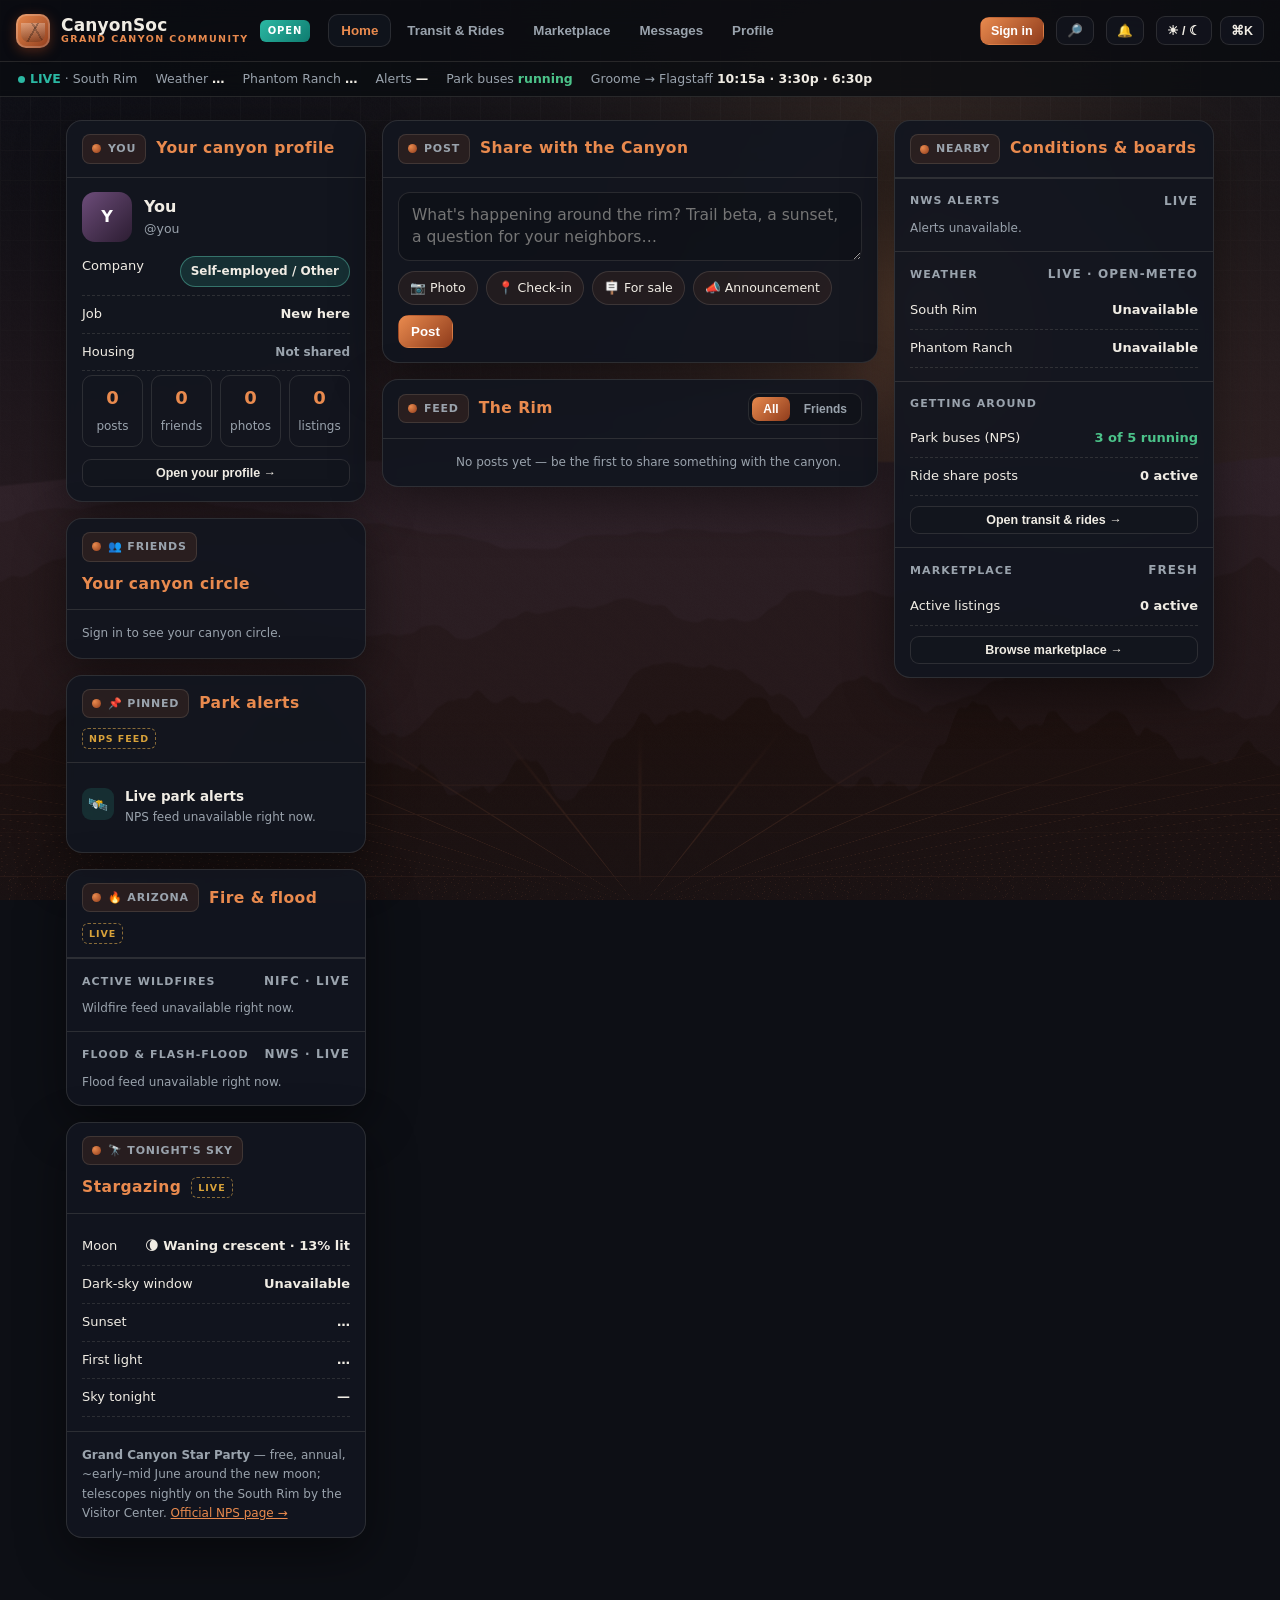
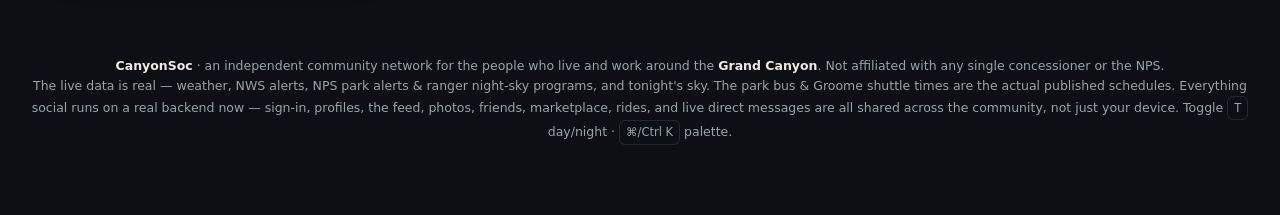
==== commit 498b7a7e: "feat(canyonsoc): sort wildfire feed by distance from the rim Closest fires first with miles + compas" ====
--- a/canyonsoc.html
+++ b/canyonsoc.html
@@ -1623,21 +1623,36 @@
   el.innerHTML=f.map(a=>`<div class="alert">${esc(a.properties?.event||'Alert')} — <span class="small">${esc(a.properties?.headline||'')}</span></div>`).join(''); $('#ax').textContent=f.length+' active';
   }catch(e){ el.textContent='Alerts unavailable.'; $('#ax').textContent='—'; } }
 /* Live Arizona wildfires — NIFC WFIGS current incident locations (public ArcGIS,
-   keyless + CORS). Filtered to Arizona wildfires (POOState=US-AZ, type WF), newest first. */
+   keyless + CORS). Sorted by distance from the South Rim so the CLOSEST fires show
+   first (with miles + compass direction); ≤30 mi flags red, ≤75 mi amber. */
+const RIM=[36.0544,-112.1401];
+function milesFrom(a,b){ const R=3958.8,r=Math.PI/180;
+  const la1=a[0]*r,la2=b[0]*r,dla=(b[0]-a[0])*r,dlo=(b[1]-a[1])*r;
+  const h=Math.sin(dla/2)**2+Math.cos(la1)*Math.cos(la2)*Math.sin(dlo/2)**2;
+  return 2*R*Math.asin(Math.sqrt(h)); }
+function compassTo(from,to){ const r=Math.PI/180, dLon=(to[1]-from[1])*r;
+  const y=Math.sin(dLon)*Math.cos(to[0]*r),
+    x=Math.cos(from[0]*r)*Math.sin(to[0]*r)-Math.sin(from[0]*r)*Math.cos(to[0]*r)*Math.cos(dLon);
+  return ['N','NE','E','SE','S','SW','W','NW'][Math.round(((Math.atan2(y,x)/r+360)%360)/45)%8]; }
 async function loadWildfires(){ const el=$('#wildfireFeed'); if(!el) return; try{
   const url='https://services3.arcgis.com/T4QMspbfLg3qTGWY/arcgis/rest/services/WFIGS_Incident_Locations_Current/FeatureServer/0/query'
     +'?where='+encodeURIComponent("POOState='US-AZ' AND IncidentTypeCategory='WF'")
-    +'&outFields=*&orderByFields='+encodeURIComponent('FireDiscoveryDateTime DESC')+'&resultRecordCount=8&f=json';
-  const j=await (await fetch(url)).json(); const fs=(j.features||[]).map(f=>f.attributes);
+    +'&outFields=*&returnGeometry=true&outSR=4326&resultRecordCount=50&f=json';
+  const j=await (await fetch(url)).json();
+  let fs=(j.features||[]).map(f=>{ const a=f.attributes||{}, g=f.geometry||{};
+    const ok=(typeof g.y==='number'&&typeof g.x==='number');
+    return {a, mi:ok?milesFrom(RIM,[g.y,g.x]):null, dir:ok?compassTo(RIM,[g.y,g.x]):''}; });
   if(!fs.length){ el.innerHTML='<span style="color:var(--ok)">✓ No active wildfires reported in Arizona.</span>'; return; }
-  el.innerHTML=fs.map(a=>{
+  fs.sort((p,q)=>(p.mi==null?1e9:p.mi)-(q.mi==null?1e9:q.mi));
+  el.innerHTML=fs.slice(0,8).map(({a,mi,dir})=>{
     const nm=a.IncidentName||'Wildfire'; const label=/fire|complex/i.test(nm)?nm:nm+' Fire';
-    const ac=a.DailyAcres!=null?Math.round(a.DailyAcres).toLocaleString()+' ac':'size pending';
-    const cont=a.PercentContained!=null?a.PercentContained+'% contained':'containment pending';
-    const where=a.POOCounty?a.POOCounty+' County':'Arizona';
-    const lvl=(a.PercentContained!=null&&a.PercentContained>=70)?'info':(a.DailyAcres>=1000)?'crit':'warn';
-    return `<div class="pa ${lvl}"><div class="paico">🔥</div><div><div class="pat">${esc(label)}</div>
-      <div class="pad">${esc(where)} · ${esc(ac)} · ${esc(cont)}</div></div></div>`;
+    const dist=mi!=null?`${Math.round(mi)} mi ${dir}`:'location pending';
+    const bits=[a.POOCounty?a.POOCounty+' Co':null,
+      a.DailyAcres!=null?Math.round(a.DailyAcres).toLocaleString()+' ac':null,
+      a.PercentContained!=null?a.PercentContained+'% contained':null].filter(Boolean).join(' · ');
+    const lvl=(mi!=null&&mi<=30)?'crit':(mi!=null&&mi<=75)?'warn':'info';
+    return `<div class="pa ${lvl}"><div class="paico">🔥</div><div><div class="pat">${esc(label)} <span class="small" style="font-weight:700">· ${esc(dist)}</span></div>
+      <div class="pad">${esc(bits||'Arizona')}</div></div></div>`;
   }).join('');
   }catch(e){ el.textContent='Wildfire feed unavailable right now.'; } }
 /* Live Arizona flood & flash-flood warnings — NWS active alerts statewide (keyless +
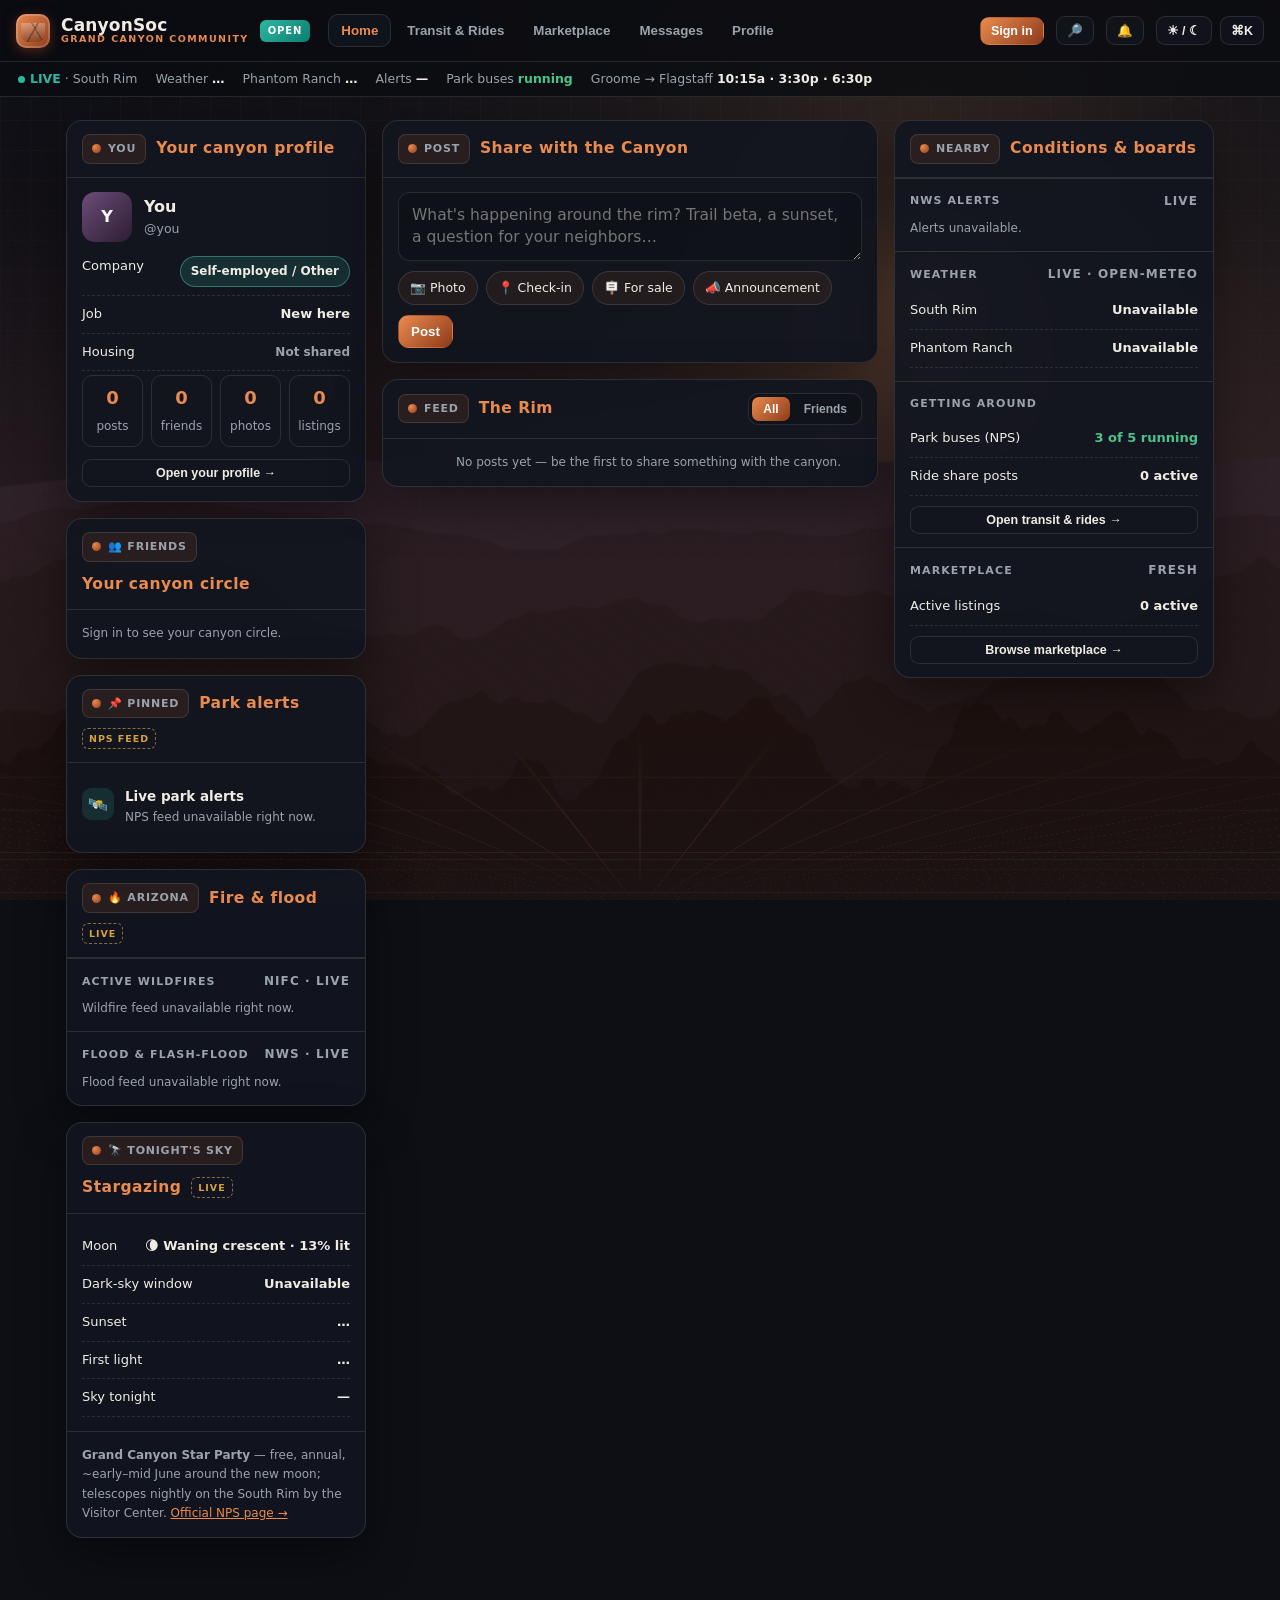
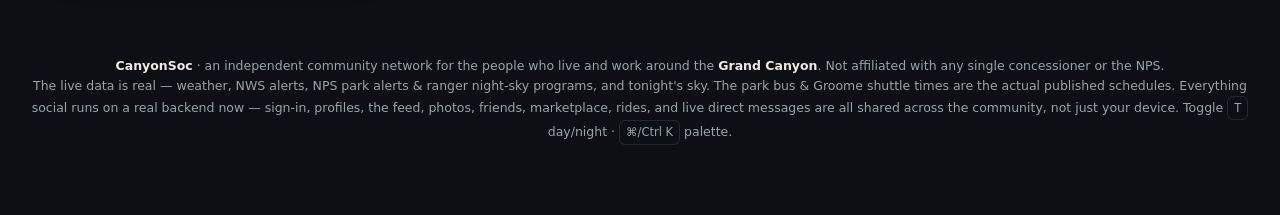
==== commit 191a230e: "feat(canyonsoc): InciWeb per-fire links + clickable NPS alert links - Each wildfire links to its Inc" ====
--- a/canyonsoc.html
+++ b/canyonsoc.html
@@ -8,7 +8,7 @@
      limiting blast radius if any XSS slipped past output encoding. Inline script/style
      need 'unsafe-inline' because the whole app is one inline file; output encoding (esc/
      safePic) is the primary XSS defense, CSP is defense-in-depth. -->
-<meta http-equiv="Content-Security-Policy" content="default-src 'self'; script-src 'self' 'unsafe-inline' https://esm.sh; style-src 'self' 'unsafe-inline'; img-src 'self' data: https:; font-src 'self' data:; connect-src 'self' https://ajkbsexxwbqjylbepvmh.supabase.co wss://ajkbsexxwbqjylbepvmh.supabase.co https://esm.sh https://api.open-meteo.com https://api.weather.gov https://api.sunrise-sunset.org https://services3.arcgis.com; worker-src 'self' blob:; object-src 'none'; base-uri 'self'; form-action 'self'" />
+<meta http-equiv="Content-Security-Policy" content="default-src 'self'; script-src 'self' 'unsafe-inline' https://esm.sh; style-src 'self' 'unsafe-inline'; img-src 'self' data: https:; font-src 'self' data:; connect-src 'self' https://ajkbsexxwbqjylbepvmh.supabase.co wss://ajkbsexxwbqjylbepvmh.supabase.co https://esm.sh https://api.open-meteo.com https://api.weather.gov https://api.sunrise-sunset.org https://services3.arcgis.com https://inciweb.wildfire.gov; worker-src 'self' blob:; object-src 'none'; base-uri 'self'; form-action 'self'" />
 <meta name="referrer" content="strict-origin-when-cross-origin" />
 <!-- Clickjacking guard: meta CSP can't carry frame-ancestors, so bust out of any frame. -->
 <script>try{if(window.top!==window.self)window.top.location=window.self.location}catch(e){}</script>
@@ -1298,7 +1298,7 @@
 /* ================= sidebar widgets ================= */
 function renderAlerts(){ const el=$('#parkAlerts');
   if(!PARK_ALERTS.length){ el.innerHTML='<div class="pa info"><div class="paico">🛰️</div><div><div class="pat">Live park alerts</div><div class="pad" id="paNote">Connecting to the NPS feed…</div></div></div>'; return; }
-  el.innerHTML=PARK_ALERTS.map(a=>`<div class="pa ${a.lvl}"><div class="paico">${a.ico}</div><div><div class="pat">${esc(a.t)}</div><div class="pad">${esc(a.d)}</div></div></div>`).join(''); }
+  el.innerHTML=PARK_ALERTS.map(a=>`<div class="pa ${a.lvl}"><div class="paico">${a.ico}</div><div><div class="pat">${esc(a.t)}</div><div class="pad">${esc(a.d)}${a.u?` · <a href="${esc(a.u)}" target="_blank" rel="noopener" style="color:var(--clay-bright);font-weight:700">More from NPS ↗</a>`:''}</div></div></div>`).join(''); }
 /* Live NPS alerts via the Supabase Edge Function proxy (key stays server-side).
    Maps NPS alert categories to our severity/icon. Graceful: leaves the panel's
    "connecting" note in place if the proxy isn't reachable yet. */
@@ -1310,7 +1310,7 @@
     const j=await r.json(); const data=(j&&(j.data||j.alerts))||[];
     const ico={Danger:'⛔',Caution:'⚠️',Information:'ℹ️',Closure:'⛔','Park Closure':'⛔'};
     const lvl={Danger:'crit',Caution:'warn',Information:'info',Closure:'warn','Park Closure':'crit'};
-    PARK_ALERTS=data.map(a=>({lvl:lvl[a.category]||'info',ico:ico[a.category]||'🛰️',t:a.title||a.category||'NPS alert',d:(a.description||'').replace(/\s+/g,' ').trim()})).slice(0,6);
+    PARK_ALERTS=data.map(a=>({lvl:lvl[a.category]||'info',ico:ico[a.category]||'🛰️',t:a.title||a.category||'NPS alert',d:(a.description||'').replace(/\s+/g,' ').trim(),u:/^https?:\/\//i.test(a.url||'')?a.url:''})).slice(0,6);
     if(!PARK_ALERTS.length) PARK_ALERTS=[{lvl:'info',ico:'✓',t:'No active park alerts',d:'NPS reports no current Grand Canyon alerts.'}];
     renderAlerts();
   }catch(e){ const n=$('#paNote'); if(n) n.textContent='NPS feed unavailable right now.'; }
@@ -1634,11 +1634,29 @@
   const y=Math.sin(dLon)*Math.cos(to[0]*r),
     x=Math.cos(from[0]*r)*Math.sin(to[0]*r)-Math.sin(from[0]*r)*Math.cos(to[0]*r)*Math.cos(dLon);
   return ['N','NE','E','SE','S','SW','W','NW'][Math.round(((Math.atan2(y,x)/r+360)%360)/45)%8]; }
+/* InciWeb deep-links: the WFIGS fire data has no InciWeb id, but InciWeb's accessible
+   table is server-rendered (CORS-open) with real incident-page slugs. We parse the
+   Arizona ones (slug prefix "az…") into a name→slug map and link each fire to its own
+   InciWeb page; fires not posted to InciWeb fall back to the AZ incident list. */
+const AZ_FIRE_LIST='https://inciweb.wildfire.gov/state/arizona';
+function normFire(s){ return (''+s).toLowerCase().replace(/\b(fire|complex|rx|prescribed)\b/g,'').replace(/[^a-z0-9]+/g,''); }
+function parseInciweb(html){ const m=Object.create(null);
+  const re=/incident-information\/(az[a-z0-9]*-[a-z0-9-]+)/gi; let g;
+  while((g=re.exec(html))){ const slug=g[1].toLowerCase(); const k=normFire(slug.replace(/^[a-z0-9]+-/,''));
+    if(k&&!(k in m)) m[k]=slug; }
+  return m; }
+function inciwebUrl(name,map){ const slug=map&&map[normFire(name)];
+  return slug?('https://inciweb.wildfire.gov/incident-information/'+slug):AZ_FIRE_LIST; }
 async function loadWildfires(){ const el=$('#wildfireFeed'); if(!el) return; try{
   const url='https://services3.arcgis.com/T4QMspbfLg3qTGWY/arcgis/rest/services/WFIGS_Incident_Locations_Current/FeatureServer/0/query'
     +'?where='+encodeURIComponent("POOState='US-AZ' AND IncidentTypeCategory='WF'")
     +'&outFields=*&returnGeometry=true&outSR=4326&resultRecordCount=50&f=json';
-  const j=await (await fetch(url)).json();
+  // fire data is required; the InciWeb map is best-effort (failure → AZ-list links)
+  const [j, iwHtml] = await Promise.all([
+    fetch(url).then(r=>r.json()),
+    fetch('https://inciweb.wildfire.gov/accessible-view').then(r=>r.text()).catch(()=>'')
+  ]);
+  const iwMap=parseInciweb(iwHtml);
   let fs=(j.features||[]).map(f=>{ const a=f.attributes||{}, g=f.geometry||{};
     const ok=(typeof g.y==='number'&&typeof g.x==='number');
     return {a, mi:ok?milesFrom(RIM,[g.y,g.x]):null, dir:ok?compassTo(RIM,[g.y,g.x]):''}; });
@@ -1651,8 +1669,9 @@
       a.DailyAcres!=null?Math.round(a.DailyAcres).toLocaleString()+' ac':null,
       a.PercentContained!=null?a.PercentContained+'% contained':null].filter(Boolean).join(' · ');
     const lvl=(mi!=null&&mi<=30)?'crit':(mi!=null&&mi<=75)?'warn':'info';
+    const link=inciwebUrl(nm,iwMap);
     return `<div class="pa ${lvl}"><div class="paico">🔥</div><div><div class="pat">${esc(label)} <span class="small" style="font-weight:700">· ${esc(dist)}</span></div>
-      <div class="pad">${esc(bits||'Arizona')}</div></div></div>`;
+      <div class="pad">${esc(bits||'Arizona')} · <a href="${esc(link)}" target="_blank" rel="noopener" style="color:var(--clay-bright);font-weight:700">InciWeb ↗</a></div></div></div>`;
   }).join('');
   }catch(e){ el.textContent='Wildfire feed unavailable right now.'; } }
 /* Live Arizona flood & flash-flood warnings — NWS active alerts statewide (keyless +
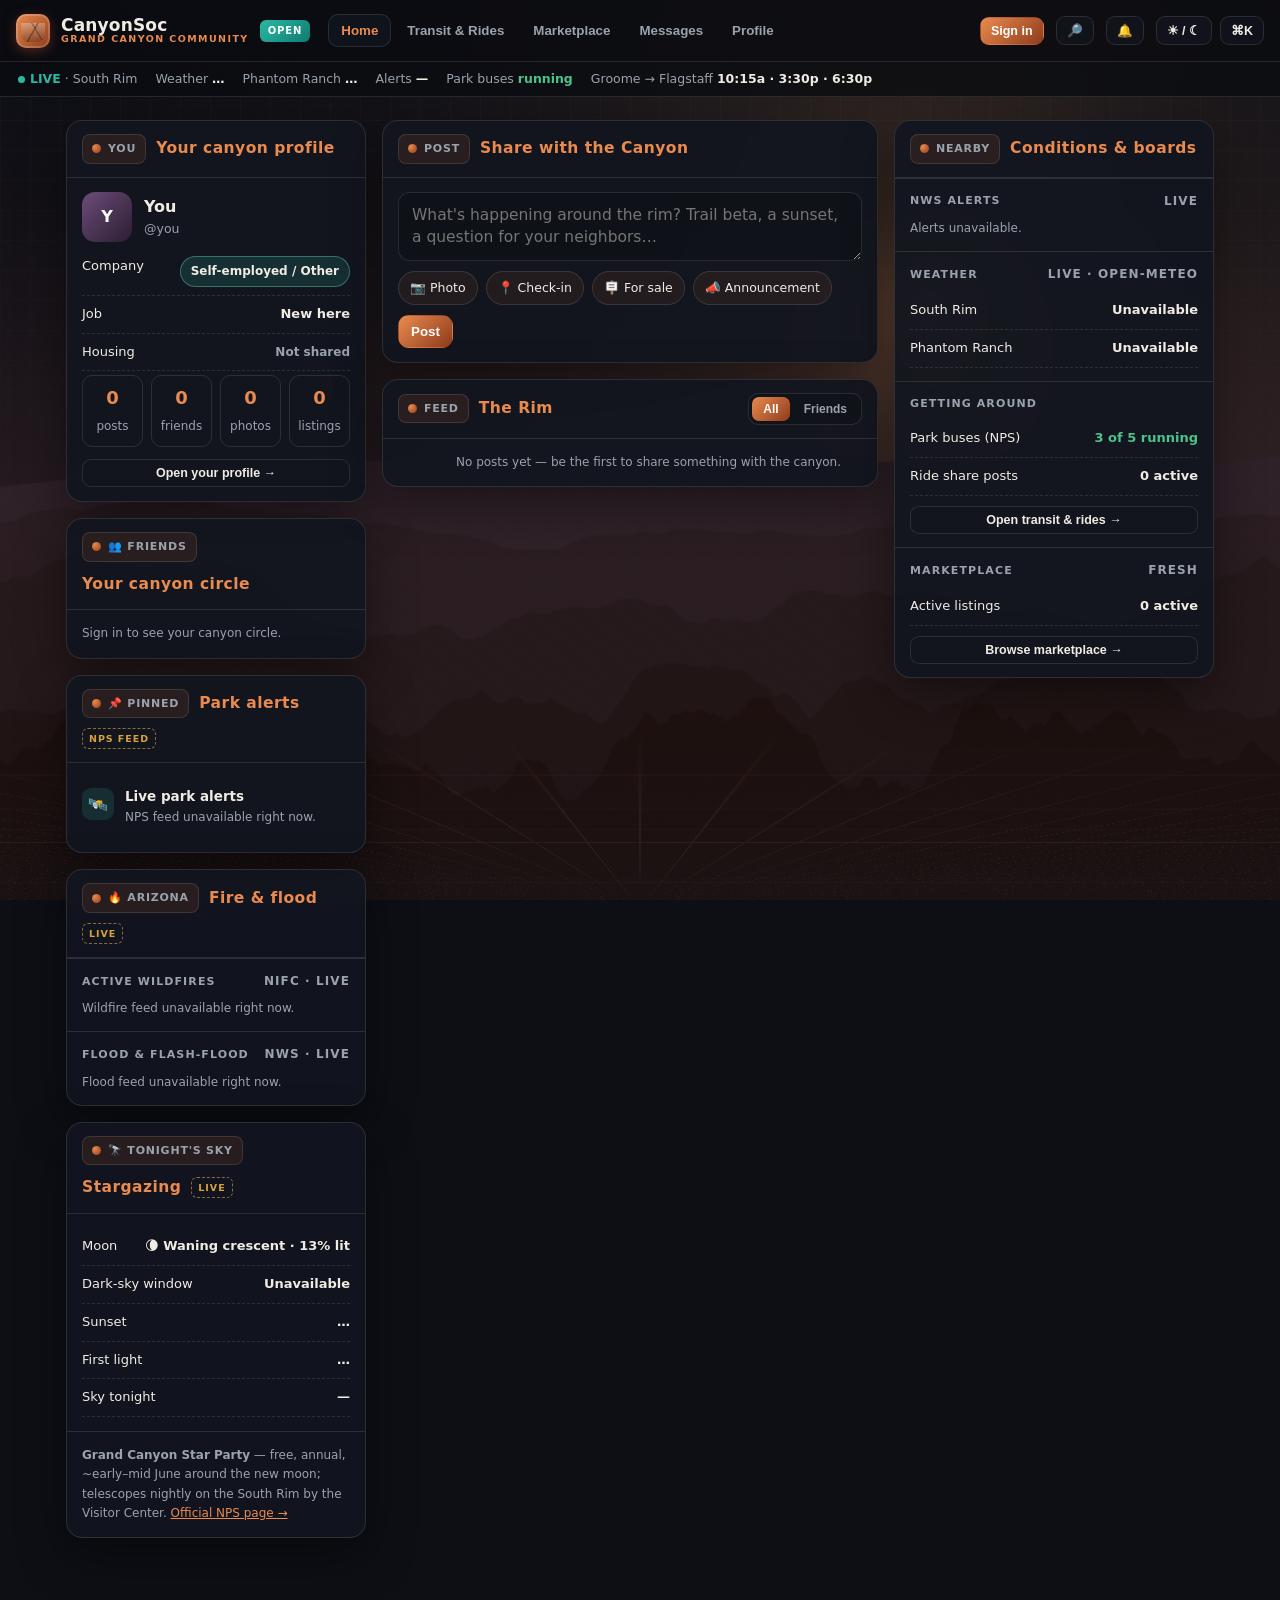
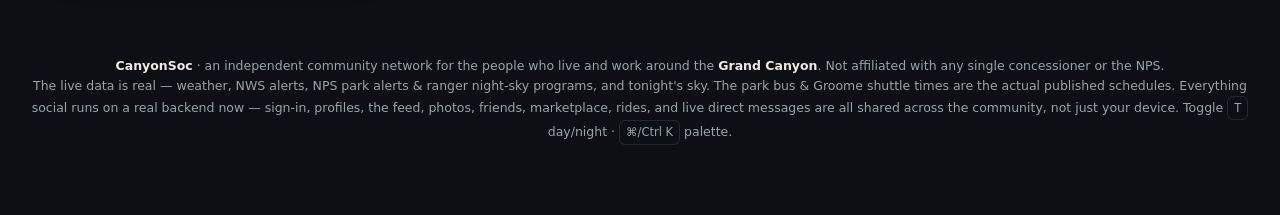
==== commit 019db806: "fix(canyonsoc): dedupe friends so mutual pairs count once A friendship pair can have accepted rows i" ====
--- a/canyonsoc.html
+++ b/canyonsoc.html
@@ -1130,6 +1130,11 @@
       if(f.status==='accepted') FRIENDS.push(h);
       else if(f.status==='pending'){ (f.addressee_id===myid?FRIEND_IN:FRIEND_OUT).push(h); }
     });
+    // a pair can have rows in BOTH directions (A→B and B→A), which would list the
+    // same person twice — dedupe by handle, and never show an accepted friend as pending.
+    FRIENDS=[...new Set(FRIENDS)];
+    FRIEND_IN=[...new Set(FRIEND_IN)].filter(h=>!FRIENDS.includes(h));
+    FRIEND_OUT=[...new Set(FRIEND_OUT)].filter(h=>!FRIENDS.includes(h)&&!FRIEND_IN.includes(h));
   }
   renderFriends(); renderMe();
 }
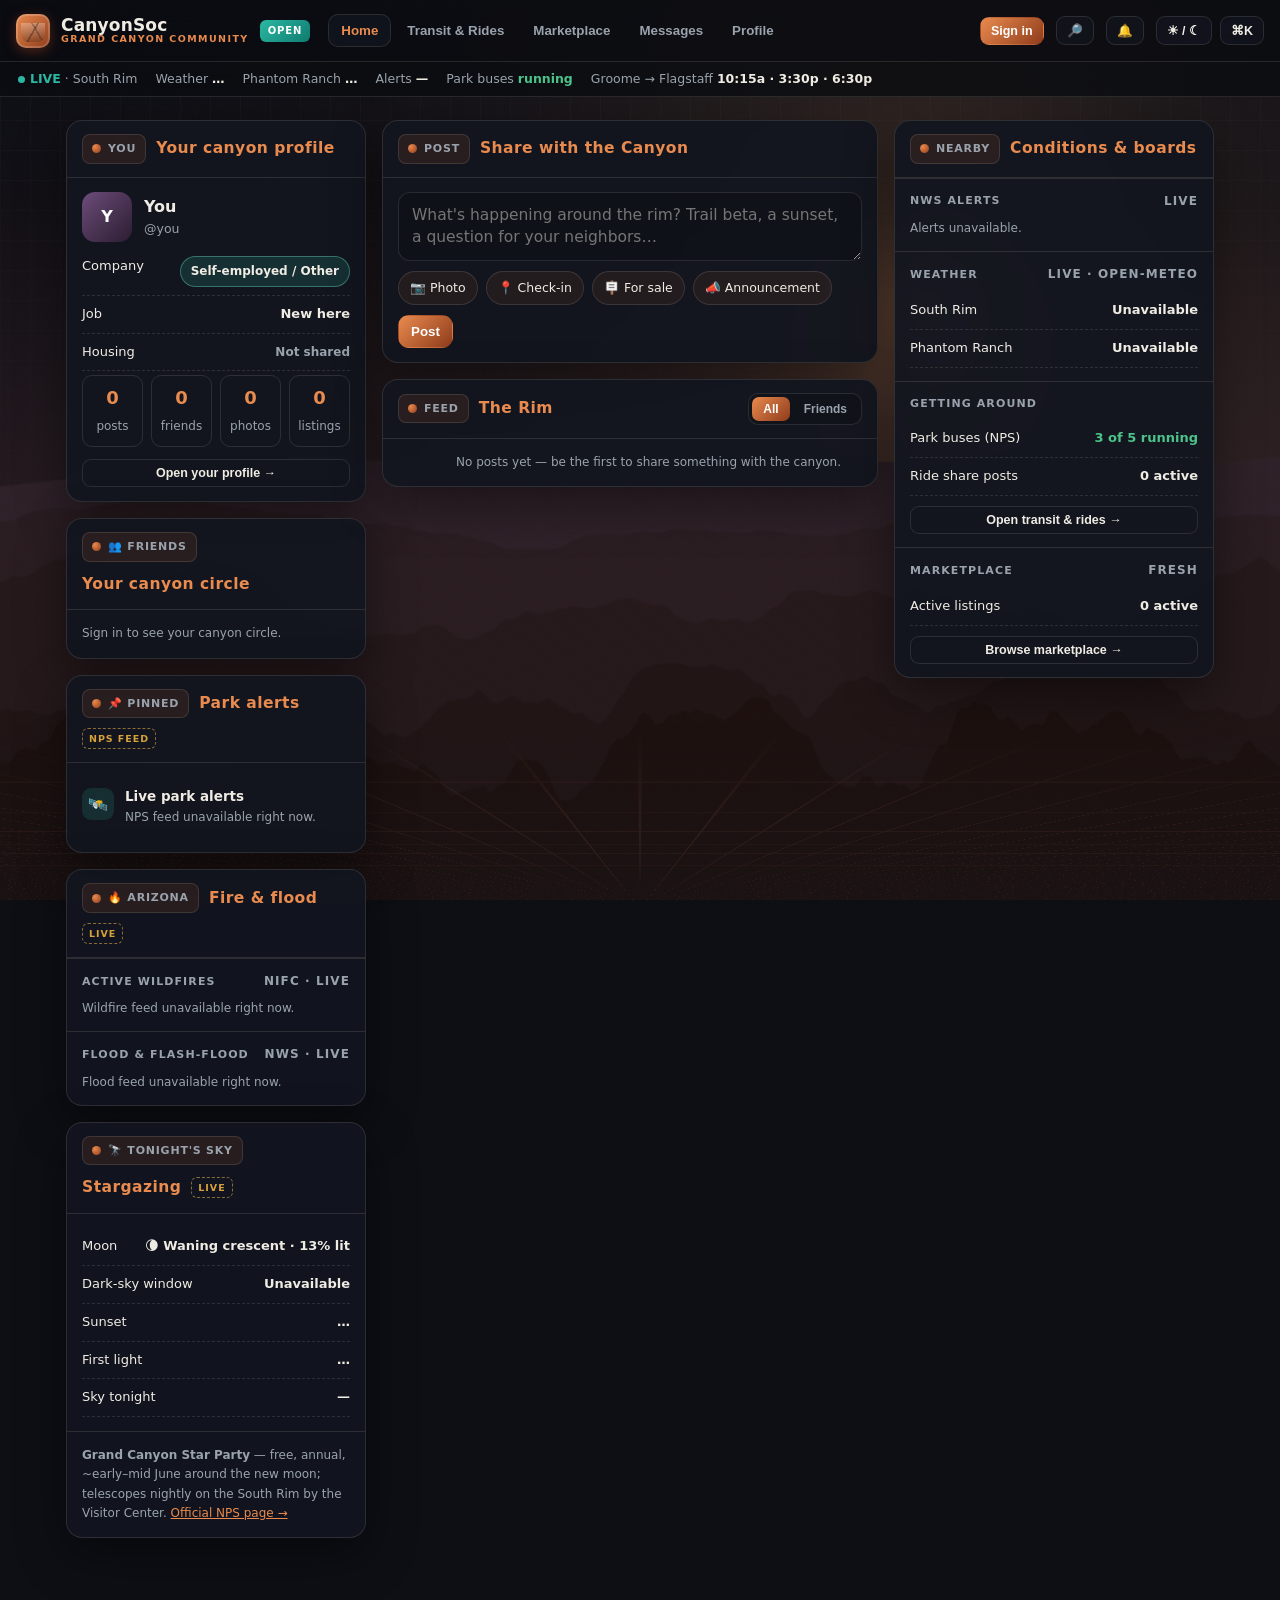
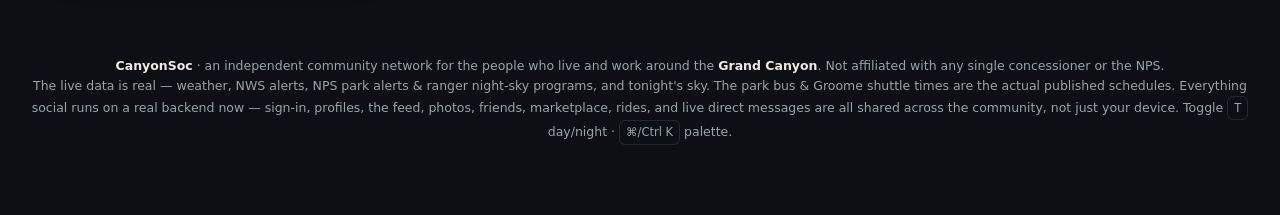
==== commit b07852a4: "fix(canyonsoc): prevent duplicate friendship rows at the source Client: 'Add friend' now accepts an " ====
--- a/canyonsoc.html
+++ b/canyonsoc.html
@@ -1187,7 +1187,20 @@
   if(!tid) return;
   btn.disabled=true;
   try{
-    if(a) await sb.from('friendships').insert({requester_id:myid,addressee_id:tid,status:'pending'});
+    if(a){
+      // Prevent duplicate / reverse-duplicate rows: if we're already connected or
+      // already requested, do nothing; if THEY already requested us, accept that row
+      // instead of inserting a mirror row; otherwise create the single pending row.
+      if(FRIENDS.includes(target)){ /* already friends */ }
+      else if(FRIEND_IN.includes(target))
+        await sb.from('friendships').update({status:'accepted'}).eq('requester_id',tid).eq('addressee_id',myid);
+      else if(FRIEND_OUT.includes(target)){ /* request already pending */ }
+      else {
+        const { error:insErr }=await sb.from('friendships').insert({requester_id:myid,addressee_id:tid,status:'pending'});
+        // a row for this pair already exists (race / DB pair-unique index) — accept it rather than duplicate
+        if(insErr) await sb.from('friendships').update({status:'accepted'}).eq('requester_id',tid).eq('addressee_id',myid);
+      }
+    }
     else if(ac) await sb.from('friendships').update({status:'accepted'}).eq('requester_id',tid).eq('addressee_id',myid);
     else if(dc) await sb.from('friendships').delete().eq('requester_id',tid).eq('addressee_id',myid);
     else if(u) await sb.from('friendships').delete()
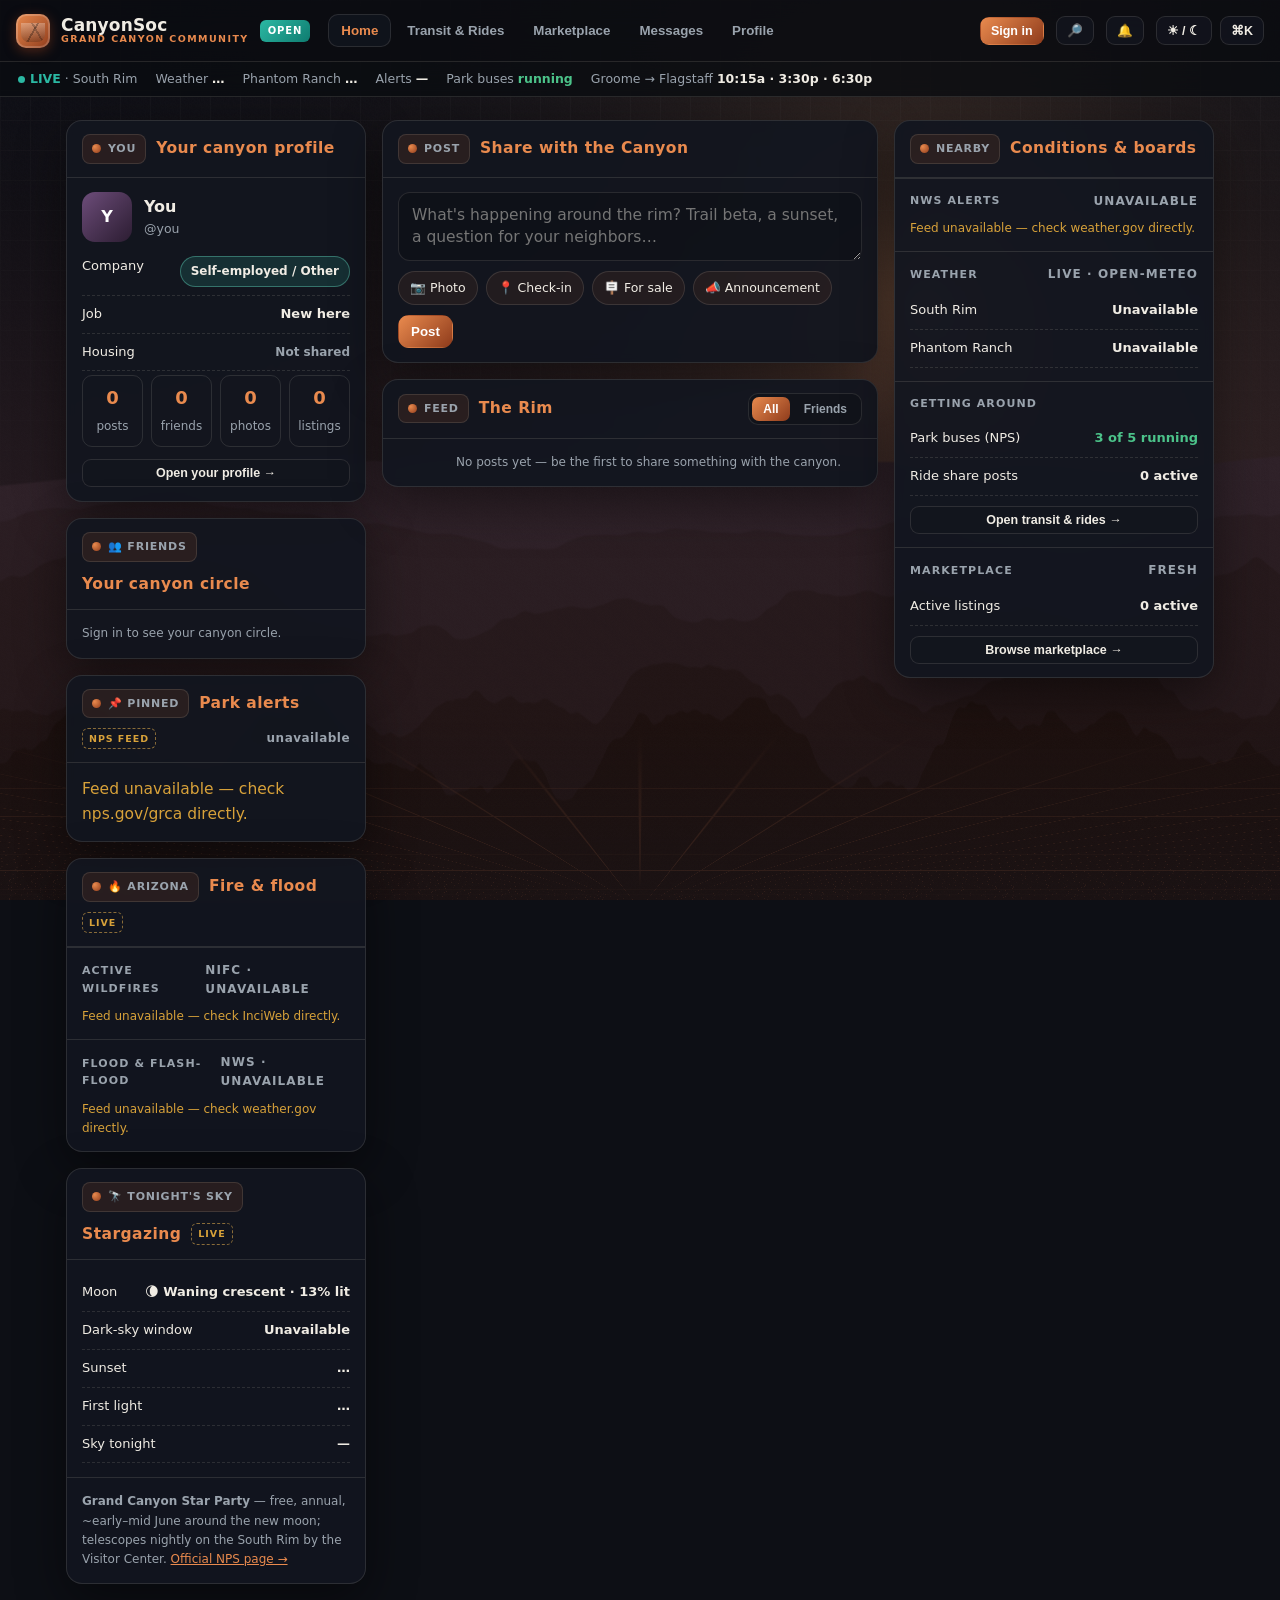
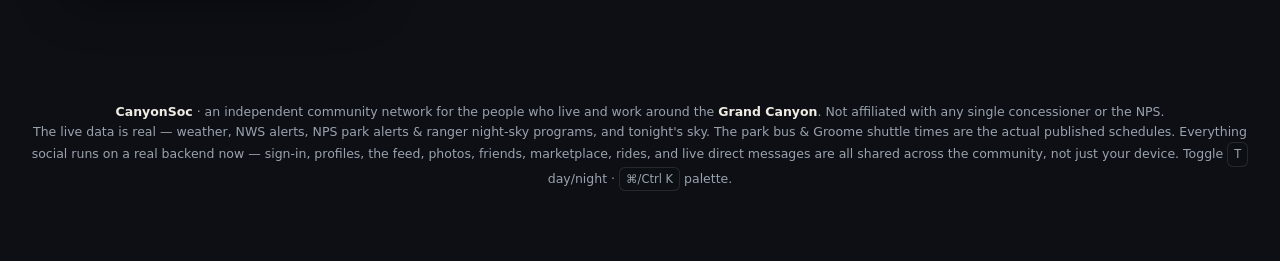
==== commit 7b96969f: "feat(canyonsoc): 'updated X min ago' freshness stamps on safety feeds Wildfire, flood, NPS and NWS f" ====
--- a/canyonsoc.html
+++ b/canyonsoc.html
@@ -500,18 +500,18 @@
       </aside>
       <!-- Pinned NPS park alerts -->
       <aside class="panel">
-        <header><span class="badge"><span class="spark"></span> 📌 PINNED</span> Park alerts <span class="demo-pill">NPS feed</span></header>
+        <header><span class="badge"><span class="spark"></span> 📌 PINNED</span> Park alerts <span class="demo-pill">NPS feed</span><span class="small" id="npsUpdated" style="margin-left:auto">checking…</span></header>
         <div class="body" id="parkAlerts"></div>
       </aside>
       <!-- Live Arizona hazards — wildfires (NIFC) + flood/flash-flood warnings (NWS) -->
       <aside class="panel">
         <header><span class="badge"><span class="spark"></span> 🔥 ARIZONA</span> Fire &amp; flood <span class="demo-pill">live</span></header>
         <div class="widget">
-          <div class="wtitle">Active wildfires <span class="small">NIFC · live</span></div>
+          <div class="wtitle">Active wildfires <span class="small">NIFC · <span id="wfUpdated">checking…</span></span></div>
           <div id="wildfireFeed" class="small">Loading wildfires…</div>
         </div>
         <div class="widget">
-          <div class="wtitle">Flood &amp; flash-flood <span class="small">NWS · live</span></div>
+          <div class="wtitle">Flood &amp; flash-flood <span class="small">NWS · <span id="floodUpdated">checking…</span></span></div>
           <div id="floodFeed" class="small">Loading flood watch…</div>
         </div>
       </aside>
@@ -562,7 +562,7 @@
     <aside class="panel reveal">
       <header><span class="badge"><span class="spark"></span> NEARBY</span> Conditions &amp; boards</header>
       <div class="widget">
-        <div class="wtitle">NWS Alerts <span class="small">live</span></div>
+        <div class="wtitle">NWS Alerts <span class="small" id="nwsUpdated">checking…</span></div>
         <div id="alertsList" class="small">Loading alerts…</div>
       </div>
       <div class="widget">
@@ -1324,14 +1324,14 @@
   if(!window.SUPABASE_URL||!window.SUPABASE_KEY) return;
   try{
     const r=await fetch(`${window.SUPABASE_URL}/functions/v1/nps?type=alerts`,{headers:{apikey:window.SUPABASE_KEY,Authorization:`Bearer ${window.SUPABASE_KEY}`}});
-    if(!r.ok){ const n=$('#paNote'); if(n) n.textContent=r.status===404?'NPS feed not connected yet.':'NPS feed unavailable right now.'; return; }
+    if(!r.ok){ feedFail('nps',$('#parkAlerts'),'nps.gov/grca'); return; }
     const j=await r.json(); const data=(j&&(j.data||j.alerts))||[];
     const ico={Danger:'⛔',Caution:'⚠️',Information:'ℹ️',Closure:'⛔','Park Closure':'⛔'};
     const lvl={Danger:'crit',Caution:'warn',Information:'info',Closure:'warn','Park Closure':'crit'};
     PARK_ALERTS=data.map(a=>({lvl:lvl[a.category]||'info',ico:ico[a.category]||'🛰️',t:a.title||a.category||'NPS alert',d:(a.description||'').replace(/\s+/g,' ').trim(),u:/^https?:\/\//i.test(a.url||'')?a.url:''})).slice(0,6);
     if(!PARK_ALERTS.length) PARK_ALERTS=[{lvl:'info',ico:'✓',t:'No active park alerts',d:'NPS reports no current Grand Canyon alerts.'}];
-    renderAlerts();
-  }catch(e){ const n=$('#paNote'); if(n) n.textContent='NPS feed unavailable right now.'; }
+    renderAlerts(); feedOk('nps');
+  }catch(e){ feedFail('nps',$('#parkAlerts'),'nps.gov/grca'); }
 }
 /* live "tonight's sky": moon computed locally; dark-sky window from sunrise-sunset.org
    (keyless, CORS); cloud cover from Open-Meteo. Optional real NPS ranger events. */
@@ -1625,6 +1625,24 @@
 function runCmd(c){ closePal(); if(c==='__night')setTheme('night'); else if(c==='__day')setTheme('day'); else show(c); }
 
 /* ================= live data ================= */
+/* Feed freshness — safety feeds show "updated X min ago" so nobody trusts a stale
+   screen during a fast-moving fire. On a failed refresh we KEEP the last-good data
+   and mark it "⚠ stale"; we only blank to "unavailable" if it never loaded at all. */
+const FEED_TS={wf:0,flood:0,nps:0,nws:0}, FEED_STALE={};
+const FEED_STAMP_IDS={wf:'wfUpdated',flood:'floodUpdated',nps:'npsUpdated',nws:'nwsUpdated'};
+function agoText(ts){ const s=Math.max(0,Math.round((Date.now()-ts)/1000));
+  if(s<45) return 'updated just now';
+  const m=Math.round(s/60); if(m<60) return 'updated '+m+' min ago';
+  const h=Math.round(m/60); return 'updated '+h+' hr ago'; }
+function stampText(key){ const ts=FEED_TS[key]; if(!ts) return 'unavailable';
+  return (FEED_STALE[key]?'⚠ stale · ':'')+agoText(ts); }
+function setStamp(key){ const e=$('#'+FEED_STAMP_IDS[key]); if(e) e.textContent=stampText(key); }
+function feedOk(key){ FEED_TS[key]=Date.now(); FEED_STALE[key]=false; setStamp(key); }
+function feedFail(key,bodyEl,source){
+  if(FEED_TS[key]){ FEED_STALE[key]=true; setStamp(key); }   // keep last-good data on screen, just flag it stale
+  else { const e=$('#'+FEED_STAMP_IDS[key]); if(e) e.textContent='unavailable';
+    if(bodyEl) bodyEl.innerHTML=`<span style="color:var(--warn)">Feed unavailable — check ${esc(source)} directly.</span>`; } }
+function refreshFeedStamps(){ for(const k in FEED_STAMP_IDS){ if(FEED_TS[k]) setStamp(k); } }
 async function loadWeather(){ try{
   const tz=Intl.DateTimeFormat().resolvedOptions().timeZone||'America/Phoenix';
   for(const p of [{id:'wxSouth',s:'sx',lat:36.0544,lon:-112.1401},{id:'wxPhantom',s:'px',lat:36.0986,lon:-112.0969}]){
@@ -1637,9 +1655,9 @@
 async function loadAlerts(){ const el=$('#alertsList'); try{
   const j=await (await fetch('https://api.weather.gov/alerts/active?point=36.0544,-112.1401',{headers:{'Accept':'application/geo+json'}})).json();
   const f=(j.features||[]).slice(0,4);
-  if(!f.length){ el.innerHTML='<span style="color:var(--ok)">✓ No active alerts.</span>'; $('#ax').textContent='none'; return; }
-  el.innerHTML=f.map(a=>`<div class="alert">${esc(a.properties?.event||'Alert')} — <span class="small">${esc(a.properties?.headline||'')}</span></div>`).join(''); $('#ax').textContent=f.length+' active';
-  }catch(e){ el.textContent='Alerts unavailable.'; $('#ax').textContent='—'; } }
+  if(!f.length){ el.innerHTML='<span style="color:var(--ok)">✓ No active alerts.</span>'; $('#ax').textContent='none'; feedOk('nws'); return; }
+  el.innerHTML=f.map(a=>`<div class="alert">${esc(a.properties?.event||'Alert')} — <span class="small">${esc(a.properties?.headline||'')}</span></div>`).join(''); $('#ax').textContent=f.length+' active'; feedOk('nws');
+  }catch(e){ feedFail('nws',el,'weather.gov'); $('#ax').textContent='—'; } }
 /* Live Arizona wildfires — NIFC WFIGS current incident locations (public ArcGIS,
    keyless + CORS). Sorted by distance from the South Rim so the CLOSEST fires show
    first (with miles + compass direction); ≤30 mi flags red, ≤75 mi amber. */
@@ -1678,7 +1696,7 @@
   let fs=(j.features||[]).map(f=>{ const a=f.attributes||{}, g=f.geometry||{};
     const ok=(typeof g.y==='number'&&typeof g.x==='number');
     return {a, mi:ok?milesFrom(RIM,[g.y,g.x]):null, dir:ok?compassTo(RIM,[g.y,g.x]):''}; });
-  if(!fs.length){ el.innerHTML='<span style="color:var(--ok)">✓ No active wildfires reported in Arizona.</span>'; return; }
+  if(!fs.length){ el.innerHTML='<span style="color:var(--ok)">✓ No active wildfires reported in Arizona.</span>'; feedOk('wf'); return; }
   fs.sort((p,q)=>(p.mi==null?1e9:p.mi)-(q.mi==null?1e9:q.mi));
   el.innerHTML=fs.slice(0,8).map(({a,mi,dir})=>{
     const nm=a.IncidentName||'Wildfire'; const label=/fire|complex/i.test(nm)?nm:nm+' Fire';
@@ -1691,20 +1709,22 @@
     return `<div class="pa ${lvl}"><div class="paico">🔥</div><div><div class="pat">${esc(label)} <span class="small" style="font-weight:700">· ${esc(dist)}</span></div>
       <div class="pad">${esc(bits||'Arizona')} · <a href="${esc(link)}" target="_blank" rel="noopener" style="color:var(--clay-bright);font-weight:700">InciWeb ↗</a></div></div></div>`;
   }).join('');
-  }catch(e){ el.textContent='Wildfire feed unavailable right now.'; } }
+  feedOk('wf');
+  }catch(e){ feedFail('wf',el,'InciWeb'); } }
 /* Live Arizona flood & flash-flood warnings — NWS active alerts statewide (keyless +
    CORS), filtered to flood-type events. Most relevant in monsoon season (Jun–Sep). */
 async function loadFloods(){ const el=$('#floodFeed'); if(!el) return; try{
   const j=await (await fetch('https://api.weather.gov/alerts/active?area=AZ',{headers:{'Accept':'application/geo+json'}})).json();
   const f=(j.features||[]).map(x=>x.properties).filter(p=>/flood/i.test(p.event||''));
-  if(!f.length){ el.innerHTML='<span style="color:var(--ok)">✓ No active flood or flash-flood warnings in Arizona.</span>'; return; }
+  if(!f.length){ el.innerHTML='<span style="color:var(--ok)">✓ No active flood or flash-flood warnings in Arizona.</span>'; feedOk('flood'); return; }
   el.innerHTML=f.slice(0,6).map(p=>{ const ev=p.event||'Flood alert';
     const lvl=/warning/i.test(ev)?'crit':/watch/i.test(ev)?'warn':'info';
     const where=(p.areaDesc||'Arizona').split(';').slice(0,2).map(s=>s.trim()).join(', ');
     return `<div class="pa ${lvl}"><div class="paico">🌊</div><div><div class="pat">${esc(ev)}</div>
       <div class="pad">${esc(where)}</div></div></div>`;
   }).join('');
-  }catch(e){ el.textContent='Flood feed unavailable right now.'; } }
+  feedOk('flood');
+  }catch(e){ feedFail('flood',el,'weather.gov'); } }
 
 /* ================= @mentions + global search ================= */
 function linkify(text){ return esc(text).replace(/@(\w{2,30})/g,(_,h)=>`<a class="mention" data-h="${h}">@${h}</a>`); }
@@ -1969,7 +1989,7 @@
 $$('.reveal').forEach(el=>requestAnimationFrame(()=>el.classList.add('in')));
 loadWeather(); loadAlerts(); loadSky(); loadParkAlerts(); loadWildfires(); loadFloods(); initSupabase();
 setInterval(loadWeather,600000); setInterval(loadAlerts,900000); setInterval(loadSky,3600000); setInterval(loadParkAlerts,1800000);
-setInterval(loadWildfires,300000); setInterval(loadFloods,180000);
+setInterval(loadWildfires,300000); setInterval(loadFloods,180000); setInterval(refreshFeedStamps,30000);
 </script>
 </body>
 </html>
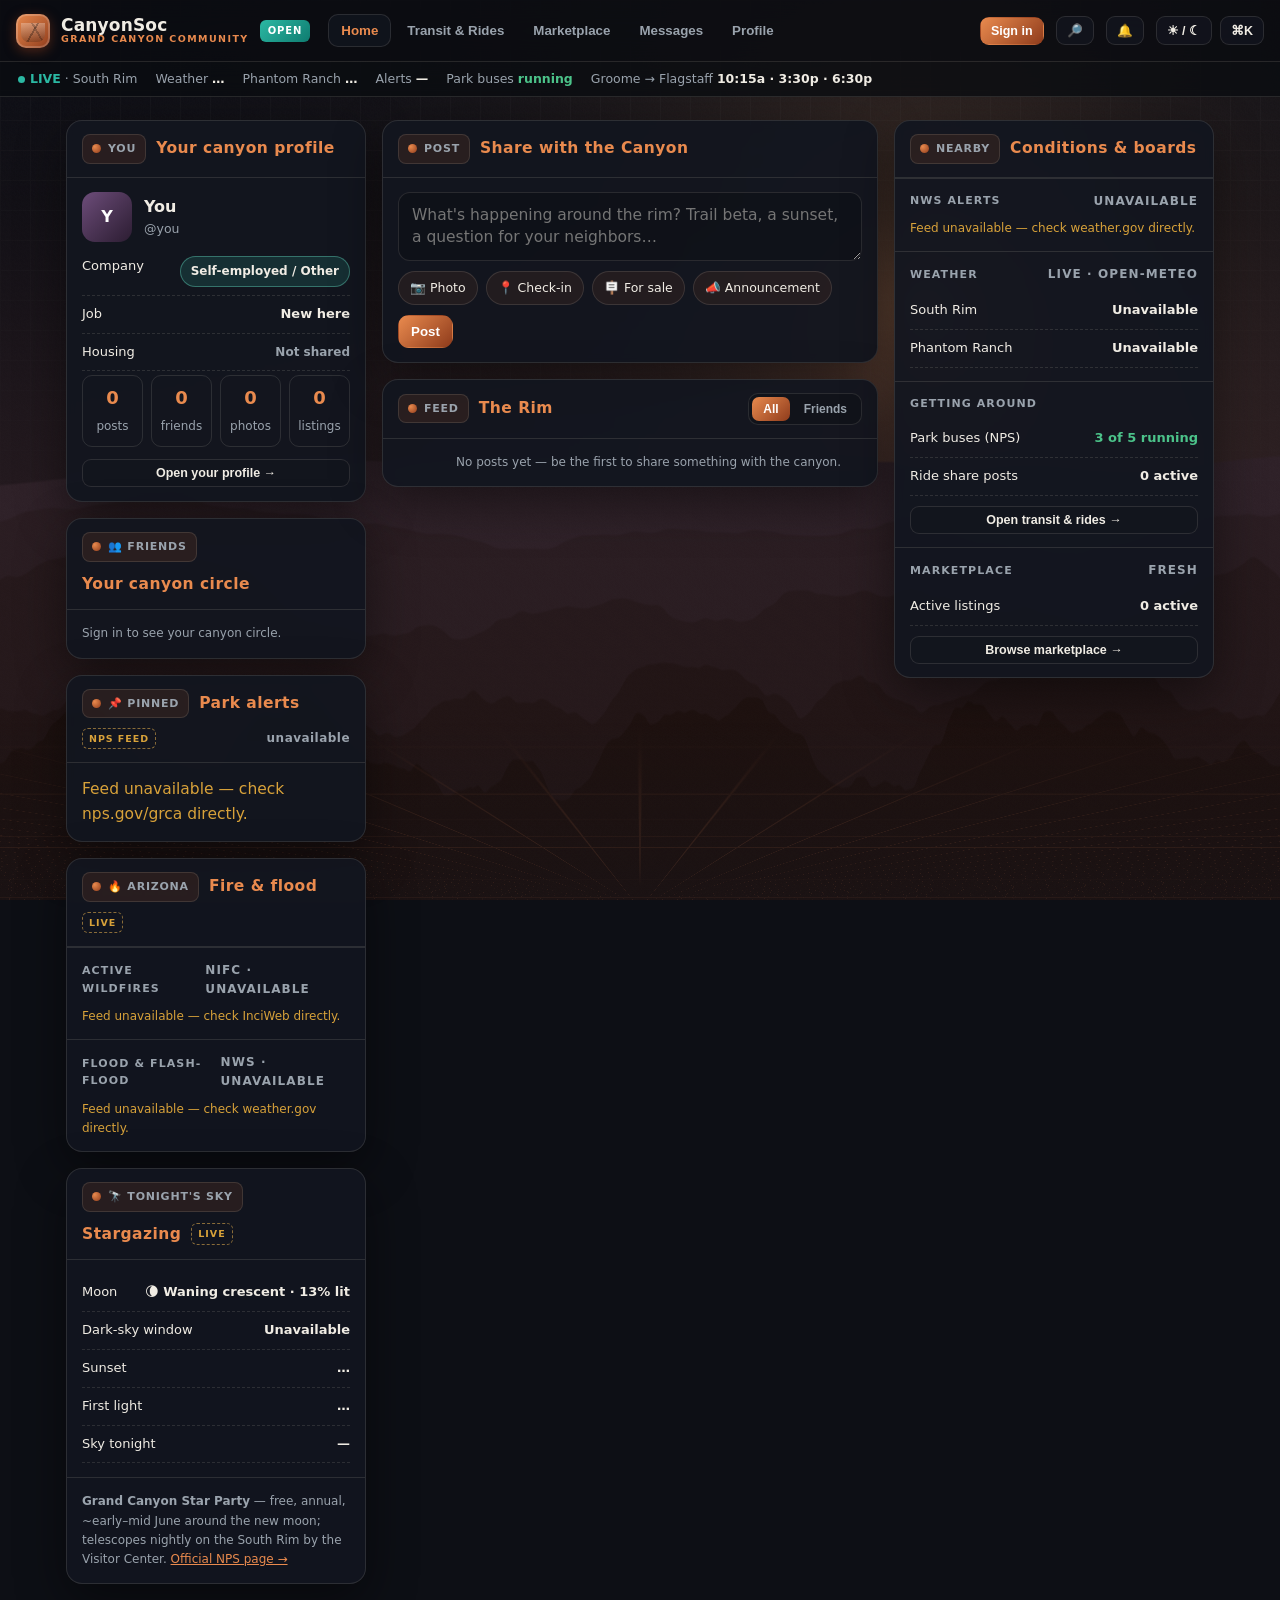
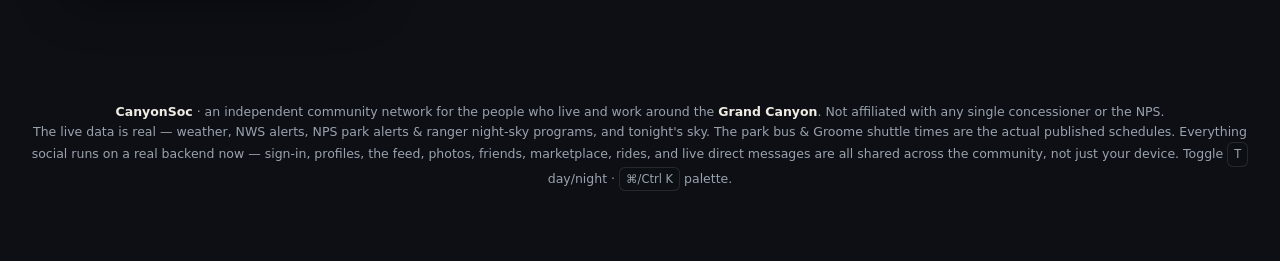
==== commit 06376057: "canyonsoc: add live DNC employer shuttle card (computed AZ-time departures, service windows + driver" ====
--- a/canyonsoc.html
+++ b/canyonsoc.html
@@ -993,7 +993,44 @@
   return 'Showing the spring/fall schedule: Tusayan (Purple) is summer-only and hours differ from the summer table — confirm at ';
 }
 let PARK_BUSES=buildParkBuses(new Date());
-const EMP_SHUTTLE=[];   // only real, published employer shuttle schedules — no placeholders
+/* Delaware North (DNC) staff shuttle — real posted flyer schedule (provided 2026-07-03).
+   ~30-min housing↔work loop. Clock times are computed live in Arizona time (America/Phoenix,
+   no DST) from the posted loop + service windows + driver breaks — no invented times. */
+const DNC={
+  operator:'Delaware North (DNC)',
+  stops:[  // minutes after each loop's CVM Deli departure
+    {n:'CVM Deli',dep:0},{n:'Boulder West Parking',dep:6},{n:'Hualapai Apartments',dep:8},
+    {n:'Mohave Apartments',dep:11},{n:'Rec Center',dep:13},{n:'Trailer Village T Street',dep:23},
+    {n:'Brandt Hall Bus Stop',dep:26}],
+  windows:[{first:4*60+50,last:12*60+50},{first:15*60+50,last:23*60+50}], // CVM Deli departures
+  breaks:[{s:10*60,e:10*60+30},{s:18*60+45,e:19*60+15}] };
+function dncAzMin(){ const p=new Intl.DateTimeFormat('en-US',{timeZone:'America/Phoenix',hour12:false,hour:'2-digit',minute:'2-digit'}).formatToParts(new Date());
+  let h=+p.find(x=>x.type==='hour').value,m=+p.find(x=>x.type==='minute').value; if(h===24)h=0; return h*60+m; }
+function dncFmt(min){ min=((Math.round(min)%1440)+1440)%1440; const h=min/60|0,m=min%60,ap=h<12?'AM':'PM',hh=h%12||12; return hh+':'+String(m).padStart(2,'0')+' '+ap; }
+function dncBreak(t){ return DNC.breaks.some(b=>t>=b.s&&t<b.e); }
+function dncCvmDeps(){ const o=[]; for(const w of DNC.windows) for(let t=w.first;t<=w.last;t+=30) o.push(t); return o; }
+function dncNext(depOff,now,k){ const o=[]; for(const t of dncCvmDeps()){ const dt=t+depOff; if(dt>=now&&!dncBreak(dt)){ o.push(dncFmt(dt)); if(o.length>=k)break; } } return o; }
+function dncStatus(now){ for(const b of DNC.breaks) if(now>=b.s&&now<b.e) return {s:'break',until:b.e};
+  for(const w of DNC.windows) if(now>=w.first&&now<=w.last+26) return {s:'run'};
+  let nx=null; for(const w of DNC.windows) if(w.first>now){nx=w.first;break;} if(nx===null)nx=DNC.windows[0].first; return {s:'off',until:nx}; }
+function renderEmpShuttle(){ const el=$('#empShuttle'); if(!el) return; const now=dncAzMin(), st=dncStatus(now);
+  const pill = st.s==='run' ? '<strong style="color:var(--ok)">Running now</strong>'
+    : st.s==='break' ? '<strong style="color:var(--warn)">On driver break · resumes '+dncFmt(st.until)+'</strong>'
+    : '<strong style="color:var(--warn)">Off-service · resumes '+dncFmt(st.until)+'</strong>';
+  let rows;
+  const rowStyle='display:flex;justify-content:space-between;gap:12px;padding:6px 0;border-bottom:1px dashed var(--border);font-variant-numeric:tabular-nums';
+  if(st.s==='run'){ rows=DNC.stops.map(s=>{ const nx=dncNext(s.dep,now,2);
+      return '<div class="t" style="'+rowStyle+'"><span>'+esc(s.n)+'</span><span>'+(nx.length?('next <b>'+nx[0]+'</b>'+(nx[1]?' · '+nx[1]:'')):'—')+'</span></div>'; }).join(''); }
+  else{ rows='<div class="small" style="opacity:.85; padding:4px 0">Live departure times return when service resumes at <b>'+dncFmt(st.until)+'</b>.</div>'; }
+  el.innerHTML='<div class="routebar"><span class="dotc" style="background:var(--clay);color:var(--clay)"></span>'
+    +'<span class="rn">'+esc(DNC.operator)+'</span><span class="rt small">Staff housing ↔ work · ~30-min loop</span>'
+    +'<span class="tag">posted schedule</span>'+pill+'</div>'
+    +'<div class="small" style="margin:8px 0 2px"><b>Route:</b> '+DNC.stops.map(s=>esc(s.n)).join(' → ')+' → loop</div>'
+    +'<div class="small" style="margin:2px 0"><b>Service:</b> Mornings 4:50 AM–12:50 PM · Evenings 3:50 PM–11:50 PM</div>'
+    +'<div class="small" style="margin:2px 0 8px"><b>No service (driver breaks):</b> 10:00–10:30 AM · 6:45–7:15 PM</div>'
+    +rows
+    +'<div class="small" style="opacity:.65; margin-top:8px">Estimated departure times (Arizona time), computed from the posted DNC loop schedule.</div>'; }
+setInterval(()=>{ if(document.getElementById('empShuttle')) renderEmpShuttle(); },30000);
 /* Real Groome Transportation schedule (groometransportation.com/grand-canyon).
    Grand Canyon = Tusayan IMAX stop. Flagstaff "airport" = Pulliam Airport (FLG);
    the run also stops at the Amtrak depot/Groome office a few min later.
@@ -1379,9 +1416,7 @@
   const running=PARK_BUSES.filter(b=>b.st==='Running').length;
   if($('#busSeasonNote')) $('#busSeasonNote').innerHTML=busSeasonNote(new Date());
   if($('#kvBuses')) $('#kvBuses').textContent=running===PARK_BUSES.length?running+' routes':running+' of '+PARK_BUSES.length+' running';
-  $('#empShuttle').innerHTML=EMP_SHUTTLE.map(s=>`<div class="routebar"><span class="dotc" style="background:var(--clay);color:var(--clay)"></span>
-    <span class="rn">${esc(s.w)}</span><span class="rt small">${esc(s.what)}</span><span class="tag">${esc(s.by)}</span></div>`).join('')
-    ||'<div class="small">No employer shuttle schedules published yet.</div>';
+  renderEmpShuttle();
   const row=a=>a.map(t=>`<div class="t"><span>depart <b>${t[0]}</b></span><span>arrive <b>${t[1]}</b></span></div>`).join('');
   $('#gToFlag').innerHTML=row(GROOME_TOFLAG); $('#gToGC').innerHTML=row(GROOME_TOGC); }
 function renderRides(){ $('#rides').innerHTML=RIDES.map(r=>`<div class="ride"><div class="when"><b>${esc(r.to)}</b><span>${esc(r.when)}</span></div>
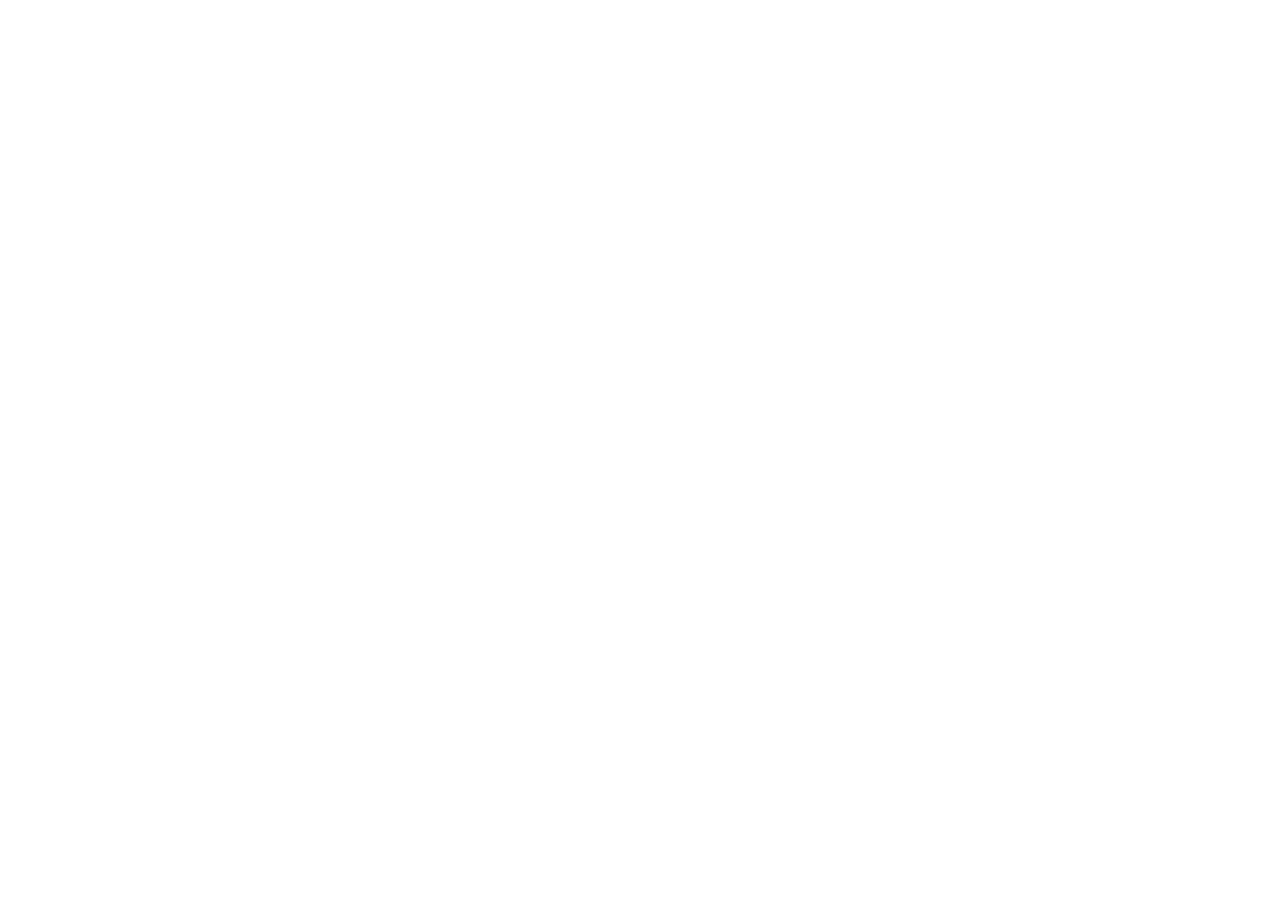
==== commit d15f28c9: "canyonsoc: redirect old page to canyonsoc.com (site moved to dedicated repo + custom domain)" ====
--- a/canyonsoc.html
+++ b/canyonsoc.html
@@ -1,2030 +1,19 @@
-<!DOCTYPE html>
+<!doctype html>
 <html lang="en">
 <head>
 <meta charset="utf-8" />
-<meta name="viewport" content="width=device-width, initial-scale=1, viewport-fit=cover" />
-<!-- Security hardening (GitHub Pages can't set response headers, so these ship in-page).
-     CSP locks where data can be sent (connect-src) + blocks plugins/base-tag injection,
-     limiting blast radius if any XSS slipped past output encoding. Inline script/style
-     need 'unsafe-inline' because the whole app is one inline file; output encoding (esc/
-     safePic) is the primary XSS defense, CSP is defense-in-depth. -->
-<meta http-equiv="Content-Security-Policy" content="default-src 'self'; script-src 'self' 'unsafe-inline' https://esm.sh; style-src 'self' 'unsafe-inline'; img-src 'self' data: https:; font-src 'self' data:; connect-src 'self' https://ajkbsexxwbqjylbepvmh.supabase.co wss://ajkbsexxwbqjylbepvmh.supabase.co https://esm.sh https://api.open-meteo.com https://api.weather.gov https://api.sunrise-sunset.org https://services3.arcgis.com https://inciweb.wildfire.gov; worker-src 'self' blob:; object-src 'none'; base-uri 'self'; form-action 'self'" />
-<meta name="referrer" content="strict-origin-when-cross-origin" />
-<!-- Clickjacking guard: meta CSP can't carry frame-ancestors, so bust out of any frame. -->
-<script>try{if(window.top!==window.self)window.top.location=window.self.location}catch(e){}</script>
-<title>CanyonSoc — Grand Canyon Community</title>
-<meta name="description" content="CanyonSoc — an independent community network for the people who live and work around the Grand Canyon. Profiles, friends, feed, ride share, marketplace, messages. Live weather, NWS alerts, NPS feed, Sky Party, park buses." />
-<style>
-/* =====================================================
-   CANYONSOC — independent Grand Canyon community
-   Modern canyon palette · WebGL canyon background
-   ===================================================== */
-:root{
-  --clay:#c9612f; --clay-bright:#e98a4e; --clay-deep:#8f3c1c;
-  --river:#2bb8a3; --river-deep:#0f7c70; --sky:#5b7fb0;
-  --gold:#dca54a; --sage:#86a06f; --plum:#6d4d7a;
-  --bg:#0d0f15; --bg-2:#0a0c11; --fg:#f0ece4; --muted:#9aa3ad;
-  --term:#13161f; --border:rgba(235,225,210,.12);
-  --accent1:var(--clay-bright); --accent2:var(--river); --accent3:var(--gold);
-  --ok:#4cc38a; --warn:#d8a23a; --err:#e5615f;
-  --card-shadow:0 16px 50px rgba(0,0,0,.45);
-  --scrim:rgba(8,9,13,.50);
-}
-[data-theme="day"]{
-  --bg:#f3ede3; --bg-2:#ece3d4; --fg:#241a13; --muted:#6b6256;
-  --term:#fffaf3; --border:rgba(60,40,25,.14);
-  --clay:#b9531f; --clay-bright:#c9612f; --river:#13877a; --gold:#b6802a;
-  --accent1:var(--clay); --accent2:var(--river); --accent3:var(--gold);
-  --ok:#1f9d6b; --warn:#9a6f15; --err:#c33;
-  --card-shadow:0 14px 40px rgba(80,55,30,.16);
-  --scrim:rgba(243,237,227,.46);
-}
-*{box-sizing:border-box}
-html,body{height:100%}
-body{margin:0; color:var(--fg); overflow-x:hidden; background:var(--bg);
-  font:15.5px/1.6 ui-sans-serif,system-ui,-apple-system,"Segoe UI",Roboto,Inter,Arial,"Noto Sans",sans-serif}
-
-/* WebGL canyon background + scrim + faint grid */
-#gl{position:fixed; inset:0; z-index:-3; width:100%; height:100%; display:block}
-#bg-fallback{position:fixed; inset:0; z-index:-4; background:
-  radial-gradient(120% 80% at 72% 62%, color-mix(in oklab,var(--clay) 40%, transparent), transparent 55%),
-  linear-gradient(180deg, var(--bg-2), color-mix(in oklab,var(--clay-deep) 30%, var(--bg)))}
-#bg-grid{position:fixed; inset:0; z-index:-2; pointer-events:none; opacity:.05;
-  background-image:linear-gradient(to right, var(--fg) 1px, transparent 1px),
-                  linear-gradient(to bottom, var(--fg) 1px, transparent 1px);
-  background-size:30px 30px; mask-image:linear-gradient(180deg,#000 0%,transparent 70%)}
-#bg-scrim{position:fixed; inset:0; z-index:-1; pointer-events:none; background:
-  linear-gradient(180deg, color-mix(in oklab,var(--bg) 35%, transparent), var(--scrim) 24%, var(--scrim) 80%, color-mix(in oklab,var(--bg) 62%, transparent))}
-
-/* NAV */
-.nav{position:fixed; inset:0 0 auto 0; height:62px; display:flex; align-items:center; gap:12px; padding:0 16px; z-index:50;
-  border-bottom:1px solid var(--border); background:color-mix(in oklab,var(--bg-2) 82%, transparent);
-  -webkit-backdrop-filter:blur(14px) saturate(1.1); backdrop-filter:blur(14px) saturate(1.1)}
-.brand{display:flex; align-items:center; gap:11px; min-width:0}
-.brand .marker{width:34px; height:34px; border-radius:10px; flex:none; position:relative; overflow:hidden;
-  background:linear-gradient(135deg,var(--clay-bright),var(--clay-deep)); box-shadow:inset 0 0 0 2px rgba(255,255,255,.18), 0 3px 12px rgba(143,60,28,.5)}
-.brand .marker::after{content:""; position:absolute; left:5px; right:5px; bottom:6px; height:55%; border-radius:0 0 8px 8px;
-  background:linear-gradient(120deg, transparent 46%, rgba(0,0,0,.28) 46% 52%, transparent 52%),
-    linear-gradient(60deg, transparent 60%, rgba(0,0,0,.22) 60% 66%, transparent 66%),
-    linear-gradient(180deg, rgba(255,255,255,.28), rgba(0,0,0,.18))}
-.brand .bt{display:flex; flex-direction:column; line-height:1.05; min-width:0}
-.brand .bt b{font-weight:900; letter-spacing:.01em; color:var(--fg); font-size:17px}
-.brand .sub{font-weight:800; font-size:9.5px; letter-spacing:.15em; color:var(--clay-bright); text-transform:uppercase}
-.pill-open{font-size:10px; font-weight:900; letter-spacing:.09em; text-transform:uppercase; color:#fff;
-  background:linear-gradient(135deg,var(--river),var(--river-deep)); padding:3px 8px; border-radius:6px; flex:none}
-.tabs{display:flex; gap:3px; margin-left:6px; overflow-x:auto; scrollbar-width:none; flex:1}
-.tabs::-webkit-scrollbar{display:none}
-.tab{border:1px solid transparent; background:transparent; color:var(--muted); border-radius:10px; padding:8px 12px;
-  font-weight:800; cursor:pointer; transition:.15s; white-space:nowrap; position:relative}
-.tab:hover{color:var(--fg); background:color-mix(in oklab,var(--term) 55%, transparent)}
-.tab[aria-current="page"]{color:var(--accent1); background:color-mix(in oklab,var(--term) 78%, transparent); border-color:var(--border)}
-.tab .dm-dot{position:absolute; top:5px; right:6px; width:7px; height:7px; border-radius:50%; background:var(--clay-bright); display:none}
-.tab.has-unread .dm-dot{display:block}
-.spacer{flex:1}
-.navbtns{display:flex; gap:8px; flex:none}
-.btn{appearance:none; border:1px solid var(--border); color:var(--fg); border-radius:11px; padding:8px 12px; font-weight:800;
-  cursor:pointer; background:color-mix(in oklab,var(--term) 80%, transparent); transition:.15s; white-space:nowrap}
-.btn:hover{border-color:color-mix(in oklab,var(--accent1) 50%, var(--border)); transform:translateY(-1px)}
-.btn.primary{color:#fff; border-color:transparent; background:linear-gradient(135deg,var(--clay-bright),var(--clay-deep))}
-.btn.sm{padding:6px 10px; font-size:12.5px; border-radius:9px}
-.btn.ghost{background:transparent}
-.btn:disabled{opacity:.55; cursor:default; transform:none}
-
-/* conditions strip */
-.strip{position:fixed; top:62px; left:0; right:0; z-index:40; display:flex; gap:18px; align-items:center;
-  padding:7px 18px; font-size:12.5px; color:var(--muted); border-bottom:1px solid var(--border);
-  background:color-mix(in oklab,var(--bg-2) 76%, transparent); backdrop-filter:blur(12px); overflow-x:auto; white-space:nowrap; scrollbar-width:none}
-.strip::-webkit-scrollbar{display:none}
-.strip b{color:var(--fg)} .strip .live{color:var(--river); font-weight:900}
-.dotpulse{width:7px; height:7px; border-radius:50%; background:var(--river); display:inline-block; margin-right:5px;
-  box-shadow:0 0 0 0 color-mix(in oklab,var(--river) 70%, transparent); animation:pulse 2.2s infinite}
-@keyframes pulse{0%{box-shadow:0 0 0 0 color-mix(in oklab,var(--river) 55%, transparent)}70%{box-shadow:0 0 0 8px transparent}100%{box-shadow:0 0 0 0 transparent}}
-
-/* LAYOUT */
-.main{display:grid; grid-template-columns:1fr; gap:16px; padding:120px 16px 92px; max-width:1180px; margin:0 auto; position:relative; z-index:1}
-@media(min-width:980px){ .home{grid-template-columns:300px 1fr 320px; align-items:start} }
-.view{display:none} .view.active{display:grid; gap:16px}
-
-/* PANELS */
-.panel{border:1px solid var(--border); border-radius:16px; background:color-mix(in oklab,var(--term) 94%, transparent); box-shadow:var(--card-shadow); backdrop-filter:blur(4px)}
-.panel>header{display:flex; align-items:center; gap:10px; padding:13px 15px; border-bottom:1px solid var(--border);
-  font-weight:900; letter-spacing:.03em; color:var(--accent1); flex-wrap:wrap}
-.panel .body{padding:14px 15px}
-.badge{display:inline-flex; align-items:center; gap:7px; font-size:11px; font-weight:900; letter-spacing:.07em; padding:5px 9px;
-  border-radius:8px; border:1px solid var(--border); color:var(--muted); background:color-mix(in oklab,var(--clay) 12%, transparent)}
-.spark{width:9px; height:9px; border-radius:50%; background:radial-gradient(circle at 30% 30%,var(--clay-bright),var(--clay-deep))}
-.demo-pill{font-size:9.5px; font-weight:900; letter-spacing:.1em; text-transform:uppercase; color:var(--warn);
-  border:1px dashed color-mix(in oklab,var(--warn) 55%, var(--border)); padding:2px 6px; border-radius:6px}
-.seg{display:inline-flex; gap:3px; margin-left:auto; border:1px solid var(--border); border-radius:10px; padding:3px; background:color-mix(in oklab,var(--bg) 40%, transparent)}
-.seg button{border:0; background:transparent; color:var(--muted); font-weight:800; font-size:12px; padding:5px 11px; border-radius:7px; cursor:pointer}
-.seg button[aria-pressed="true"]{color:#fff; background:linear-gradient(135deg,var(--clay-bright),var(--clay-deep))}
-
-.who{display:flex; gap:12px; align-items:center; margin-bottom:6px}
-.kv{display:flex; justify-content:space-between; gap:8px; padding:8px 0; border-bottom:1px dashed var(--border); font-size:13px}
-.kv:last-child{border-bottom:0}
-.tag{display:inline-flex; align-items:center; gap:6px; font-size:12px; padding:5px 10px; border-radius:999px;
-  border:1px solid var(--border); background:color-mix(in oklab,var(--clay) 10%, transparent)}
-.tag.on{background:color-mix(in oklab,var(--ok) 22%, transparent); border-color:color-mix(in oklab,var(--ok) 45%, var(--border)); color:var(--fg)}
-.tag.co{background:color-mix(in oklab,var(--river) 16%, transparent); border-color:color-mix(in oklab,var(--river) 40%, var(--border))}
-.tag.house{background:color-mix(in oklab,var(--plum) 20%, transparent); border-color:color-mix(in oklab,var(--plum) 45%, var(--border))}
-.chips{display:flex; flex-wrap:wrap; gap:7px; margin-top:10px}
-.small{font-size:12px; color:var(--muted)}
-.name{font-weight:900; font-size:16px} .role{color:var(--muted); font-size:12.5px}
-.stat3{display:grid; grid-template-columns:repeat(3,1fr); gap:8px; margin-top:12px; text-align:center}
-.stat4{display:grid; grid-template-columns:repeat(4,1fr); gap:8px; margin-top:4px; text-align:center}
-.stat3 div,.stat4 div{border:1px solid var(--border); border-radius:10px; padding:8px 4px}
-.stat3 b,.stat4 b{display:block; font-size:18px; color:var(--accent1)}
-
-/* avatars */
-.avi{border-radius:12px; display:grid; place-items:center; color:#fff; font-weight:900; font-size:16px; flex:none; background-size:cover; background-position:center}
-
-/* composer */
-.composer{display:grid; gap:10px}
-.composer textarea,.field textarea{width:100%; min-height:78px; resize:vertical; border:1px solid var(--border); color:var(--fg);
-  background:color-mix(in oklab,var(--bg) 50%, transparent); padding:11px 13px; border-radius:12px; outline:none; font:inherit}
-.composer textarea:focus{border-color:color-mix(in oklab,var(--clay) 55%, var(--border))}
-#composer{min-height:46px; max-height:40vh; line-height:1.45; overflow-y:auto}
-.peditta{width:100%; min-height:62px; max-height:40vh; resize:vertical; font:inherit; line-height:1.45;
-  padding:9px 11px; border-radius:10px; border:1px solid var(--border); color:var(--fg);
-  background:color-mix(in oklab,var(--term) 60%, transparent)}
-.composer .row{display:flex; gap:10px; align-items:center; justify-content:space-between; flex-wrap:wrap}
-.pill{display:inline-flex; align-items:center; gap:6px; padding:6px 11px; border:1px solid var(--border); border-radius:999px;
-  background:color-mix(in oklab,var(--clay) 9%, transparent); font-size:12.5px; cursor:pointer; transition:.12s}
-.pill:hover{border-color:color-mix(in oklab,var(--clay) 50%, var(--border)); transform:translateY(-1px)}
-
-/* feed */
-.post{display:grid; grid-template-columns:46px 1fr; gap:12px; padding:14px 15px; border-top:1px solid var(--border)}
-.post:first-of-type{border-top:0}
-.post .avi{width:46px; height:46px}
-.handle{font-weight:900} .handle .co{font-weight:800; color:var(--river); font-size:11.5px; margin-left:6px}
-.meta{color:var(--muted); font-size:12px; font-weight:600}
-.post .text{white-space:pre-wrap; word-break:break-word; margin-top:2px}
-.post .media{margin-top:10px; border:1px solid var(--border); border-radius:12px; overflow:hidden; aspect-ratio:16/9; background-size:cover; background-position:center}
-.actions{display:flex; gap:4px; margin-top:9px; flex-wrap:wrap; align-items:center}
-.icon-btn{border:1px solid transparent; background:transparent; color:var(--muted); border-radius:9px; padding:6px 9px;
-  font-weight:800; font-size:12.5px; cursor:pointer; transition:.12s; display:inline-flex; gap:6px; align-items:center; min-height:36px}
-.icon-btn:hover{background:color-mix(in oklab,var(--clay) 12%, transparent); color:var(--fg)}
-
-/* reactions */
-.reacts{display:flex; align-items:center; gap:6px; margin-top:9px; flex-wrap:wrap; position:relative}
-.rx{border:1px solid var(--border); background:color-mix(in oklab,var(--term) 60%, transparent); color:var(--fg); border-radius:999px; padding:4px 10px; font-size:13px; cursor:pointer; min-height:32px}
-.rx.on{background:color-mix(in oklab,var(--clay) 24%, transparent); border-color:color-mix(in oklab,var(--clay) 52%, var(--border))}
-.rx.add{color:var(--muted)}
-.rxpick{display:none; gap:3px; padding:5px; border:1px solid var(--border); border-radius:999px; background:var(--term);
-  position:absolute; bottom:calc(100% + 6px); left:0; z-index:6; box-shadow:var(--card-shadow)}
-.reacts.pick-open .rxpick{display:flex}
-.rxopt{border:0; background:transparent; font-size:19px; cursor:pointer; padding:4px; border-radius:8px; line-height:1}
-.rxopt:hover{background:color-mix(in oklab,var(--clay) 18%, transparent)}
-
-/* widgets */
-.widget{padding:13px 15px; border-top:1px solid var(--border)} .widget:first-child{border-top:0}
-.wtitle{display:flex; align-items:center; justify-content:space-between; font-size:11px; font-weight:900; letter-spacing:.1em;
-  text-transform:uppercase; color:var(--muted); margin-bottom:8px}
-.alert{font-size:13px; padding:8px 10px; border-radius:9px; border:1px solid color-mix(in oklab,var(--warn) 40%, var(--border));
-  background:color-mix(in oklab,var(--warn) 12%, transparent); margin-bottom:6px}
-.pa{display:flex; gap:11px; align-items:flex-start; padding:11px 0; border-top:1px dashed var(--border)}
-.pa:first-child{border-top:0}
-.pa .paico{width:32px; height:32px; border-radius:9px; display:grid; place-items:center; font-size:16px; flex:none}
-.pa .pat{font-weight:800; font-size:13.5px; line-height:1.32}
-.pa .pad{font-size:12px; color:var(--muted); margin-top:2px}
-.pa.crit .paico{background:color-mix(in oklab,var(--err) 18%, transparent)} .pa.crit .pat{color:var(--err)}
-.pa.warn .paico{background:color-mix(in oklab,var(--warn) 18%, transparent)}
-.pa.info .paico{background:color-mix(in oklab,var(--river) 16%, transparent)}
-.sky{display:flex; gap:11px; align-items:baseline; padding:9px 0; border-top:1px dashed var(--border)}
-.sky:first-child{border-top:0} .sky .when{min-width:96px; font-weight:800; color:var(--accent3); font-size:13px}
-.sky .what{flex:1} .sky .where{font-size:11.5px; color:var(--muted)}
-
-/* tiles / cards */
-.cardgrid{display:grid; grid-template-columns:repeat(auto-fill,minmax(232px,1fr)); gap:14px}
-.tile{border:1px solid var(--border); border-radius:14px; background:color-mix(in oklab,var(--term) 95%, transparent); box-shadow:var(--card-shadow); padding:15px; transition:.15s}
-.tile:hover{transform:translateY(-2px); border-color:color-mix(in oklab,var(--clay) 38%, var(--border))}
-.tile h3{margin:0 0 4px; font-size:16px}
-.price{font-weight:900; color:var(--clay-bright)}
-.ttag{font-size:11px; padding:3px 8px; border-radius:999px; border:1px solid var(--border); background:color-mix(in oklab,var(--sage) 16%, transparent); color:var(--fg)}
-
-/* filter bars */
-.tabrow{display:flex; gap:7px; flex-wrap:wrap; margin-bottom:12px; overflow-x:auto; scrollbar-width:none}
-.tabrow::-webkit-scrollbar{display:none}
-.cat{border:1px solid var(--border); background:transparent; color:var(--muted); border-radius:999px; padding:6px 13px; font-weight:800; cursor:pointer; font-size:12.5px; white-space:nowrap}
-.cat[aria-pressed="true"]{color:#fff; background:linear-gradient(135deg,var(--clay-bright),var(--clay-deep)); border-color:transparent}
-.chiprow{display:flex; gap:6px; flex-wrap:wrap; margin-bottom:12px}
-.chip{border:1px solid var(--border); background:transparent; color:var(--muted); border-radius:8px; padding:5px 10px; font-weight:700; cursor:pointer; font-size:12px}
-.chip[aria-pressed="true"]{color:var(--fg); background:color-mix(in oklab,var(--river) 22%, transparent); border-color:color-mix(in oklab,var(--river) 45%, var(--border))}
-.search{display:flex; align-items:center; gap:8px; border:1px solid var(--border); border-radius:11px; padding:8px 12px; margin-bottom:14px; background:color-mix(in oklab,var(--bg) 50%, transparent)}
-.search input{flex:1; border:0; background:transparent; color:var(--fg); outline:none; font:inherit}
-
-/* transit / rideshare */
-.routebar{display:flex; align-items:center; gap:11px; padding:11px 13px; border:1px solid var(--border); border-radius:12px; margin-bottom:9px}
-.routebar .dotc{width:14px; height:14px; border-radius:50%; flex:none; box-shadow:0 0 0 3px color-mix(in oklab, currentColor 22%, transparent)}
-.routebar .rn{font-weight:900} .routebar .rt{flex:1}
-.gtimes{display:grid; grid-template-columns:1fr 1fr; gap:14px; margin-top:6px}
-.gtimes .col{border:1px solid var(--border); border-radius:12px; padding:11px 13px}
-.gtimes .t{display:flex; justify-content:space-between; padding:6px 0; border-bottom:1px dashed var(--border); font-variant-numeric:tabular-nums}
-.gtimes .t:last-child{border-bottom:0}
-.ride{display:grid; grid-template-columns:62px 1fr auto; gap:12px; align-items:center; padding:13px 14px; border:1px solid var(--border); border-radius:13px; margin-bottom:10px}
-.ride .when{text-align:center; border-right:1px solid var(--border); padding-right:10px}
-.ride .when b{display:block; font-size:15px; color:var(--accent1)} .ride .when span{font-size:11px; color:var(--muted)}
-.ride .what b{font-size:14.5px} .ride .seats{font-size:12px; color:var(--muted)}
-
-/* profile */
-.phead{display:flex; gap:18px; align-items:center; flex-wrap:wrap}
-.bigavi{width:100px; height:100px; border-radius:26px; position:relative; flex:none}
-.bigavi .editpic{position:absolute; right:-6px; bottom:-6px; width:34px; height:34px; border-radius:50%; border:2px solid var(--term);
-  background:linear-gradient(135deg,var(--clay-bright),var(--clay-deep)); color:#fff; display:grid; place-items:center; cursor:pointer; font-size:15px}
-.phead .pmeta{min-width:0; flex:1}
-.bio{margin-top:10px; color:var(--fg); font-size:14px; line-height:1.55}
-.pgrid{display:grid; grid-template-columns:repeat(auto-fill,minmax(150px,1fr)); gap:12px}
-.photo{border:1px solid var(--border); border-radius:13px; overflow:hidden; background:var(--term)}
-.photo .img{aspect-ratio:1/1; background-size:cover; background-position:center; cursor:zoom-in}
-.photo .pcap{padding:7px 10px 0; font-size:12.5px}
-.photo .reacts{padding:6px 10px 9px; margin-top:4px}
-.addphoto{border:2px dashed var(--border); border-radius:13px; display:grid; place-items:center; min-height:120px; cursor:pointer; color:var(--muted); font-weight:800; text-align:center}
-.addphoto:hover{border-color:color-mix(in oklab,var(--clay) 50%, var(--border)); color:var(--fg)}
-.frow{display:grid; grid-template-columns:46px 1fr auto; gap:11px; align-items:center; padding:11px 0; border-top:1px solid var(--border)}
-.frow:first-child{border-top:0}
-.frow .avi{width:46px; height:46px}
-.pkcard{border:1px solid var(--border); border-radius:13px; padding:13px 14px; margin-bottom:10px}
-.pkcard h4{margin:0 0 3px; font-size:15px}
-.pkcard .pkmeta{font-size:12px; color:var(--muted); margin-bottom:6px}
-
-/* friends at-a-glance (MySpace "top friends" style grid) */
-.fgrid{display:grid; grid-template-columns:repeat(3,1fr); gap:12px 10px}
-.ftile{display:flex; flex-direction:column; align-items:center; gap:6px; min-width:0; text-align:center}
-.ftile .avi{width:54px; height:54px; cursor:pointer; transition:.15s}
-.ftile .avi:hover{transform:translateY(-2px)}
-.ftile .fn{font-size:11.5px; font-weight:800; line-height:1.18; max-width:100%; overflow:hidden;
-  text-overflow:ellipsis; white-space:nowrap; cursor:pointer}
-.ftile .fn:hover{color:var(--accent1)}
-.fmore{display:flex; align-items:center; justify-content:center}
-
-/* messages */
-.msgwrap{display:grid; grid-template-columns:300px 1fr; min-height:560px}
-@media(max-width:760px){ .msgwrap{grid-template-columns:1fr} .msgwrap.thread-open .convlist{display:none} .msgwrap:not(.thread-open) .thread{display:none} }
-.convlist{border-right:1px solid var(--border); overflow:auto; max-height:64vh}
-.conv{display:grid; grid-template-columns:42px 1fr auto; gap:10px; align-items:center; padding:12px 14px; border-bottom:1px solid var(--border); cursor:pointer}
-.conv .avi{width:42px; height:42px; font-size:14px}
-.conv:hover{background:color-mix(in oklab,var(--clay) 9%, transparent)}
-.conv[aria-selected="true"]{background:color-mix(in oklab,var(--clay) 14%, transparent)}
-.conv .cn{font-weight:800; font-size:14px} .conv .cp{font-size:12px; color:var(--muted); white-space:nowrap; overflow:hidden; text-overflow:ellipsis; max-width:150px}
-.conv .un{width:9px; height:9px; border-radius:50%; background:var(--clay-bright)}
-.thread{display:flex; flex-direction:column; max-height:64vh}
-.thread .thead{display:flex; align-items:center; gap:11px; padding:12px 15px; border-bottom:1px solid var(--border)}
-.thread .thead .avi{width:38px; height:38px; font-size:14px}
-.thread .tbody{flex:1; overflow:auto; padding:14px 15px; display:flex; flex-direction:column; gap:9px}
-.bubble{max-width:76%; padding:9px 12px; border-radius:14px; font-size:14px; line-height:1.45; word-break:break-word}
-.bubble.them{align-self:flex-start; background:color-mix(in oklab,var(--term) 70%, var(--fg) 4%); border:1px solid var(--border); border-bottom-left-radius:5px}
-.bubble.me{align-self:flex-end; color:#fff; background:linear-gradient(135deg,var(--clay-bright),var(--clay-deep)); border-bottom-right-radius:5px}
-.bubble .bt{display:block; font-size:10.5px; opacity:.7; margin-top:3px}
-.tcompose{display:flex; gap:9px; padding:12px 14px; border-top:1px solid var(--border)}
-.tcompose input{flex:1; border:1px solid var(--border); background:color-mix(in oklab,var(--bg) 50%, transparent); color:var(--fg); border-radius:11px; padding:10px 13px; outline:none; font:inherit}
-.empty{display:grid; place-items:center; height:100%; color:var(--muted); text-align:center; padding:30px}
-
-/* forms */
-.field{display:grid; gap:6px; margin-bottom:12px}
-.field label{font-size:12px; font-weight:800; color:var(--muted); letter-spacing:.04em}
-.field input,.field select{border:1px solid var(--border); background:color-mix(in oklab,var(--bg) 50%, transparent); color:var(--fg); border-radius:11px; padding:10px 12px; font:inherit; outline:none}
-.field input:focus,.field select:focus,.field textarea:focus{border-color:color-mix(in oklab,var(--clay) 55%, var(--border))}
-.grid2{display:grid; grid-template-columns:1fr 1fr; gap:12px}
-@media(max-width:560px){ .grid2{grid-template-columns:1fr} }
-
-/* lightbox */
-.lightbox{position:fixed; inset:0; background:rgba(5,6,9,.86); z-index:90; display:none; place-items:center; padding:24px; cursor:zoom-out}
-.lightbox.open{display:grid}
-.lightbox img{max-width:94vw; max-height:90vh; border-radius:14px; box-shadow:0 30px 80px rgba(0,0,0,.6)}
-
-/* images: post media, cover photo, composer preview, message images */
-.media.zoom,.msgimg{cursor:zoom-in}
-.cover{height:152px; background-size:cover; background-position:center; position:relative;
-  background:linear-gradient(120deg, color-mix(in oklab,var(--clay) 55%, var(--term)), color-mix(in oklab,var(--river) 42%, var(--term)))}
-.coverbtn{position:absolute; right:12px; bottom:12px; border:1px solid var(--border); background:color-mix(in oklab,var(--term) 72%, transparent); color:var(--fg); border-radius:10px; padding:6px 11px; font-weight:800; cursor:pointer; font-size:12.5px; -webkit-backdrop-filter:blur(6px); backdrop-filter:blur(6px)}
-.imgpreview{position:relative; border:1px solid var(--border); border-radius:12px; overflow:hidden; max-width:280px}
-.imgpreview img{display:block; width:100%; max-height:190px; object-fit:cover}
-.imgpreview button{position:absolute; top:7px; right:7px; border:0; background:rgba(0,0,0,.62); color:#fff; width:27px; height:27px; border-radius:50%; cursor:pointer; font-weight:900; line-height:1}
-.bubble.hasimg{padding:5px}
-.msgimg img{display:block; max-width:230px; max-height:250px; border-radius:9px}
-
-/* @mentions + global search */
-.mention{color:var(--river); font-weight:700; cursor:pointer; text-decoration:none}
-.mention:hover{text-decoration:underline}
-.mentionbox{position:fixed; z-index:100; display:none; background:var(--term); border:1px solid var(--border); border-radius:12px; box-shadow:var(--card-shadow); overflow-y:auto; max-height:244px}
-.mitem{display:grid; grid-template-columns:26px 1fr; gap:9px; align-items:center; padding:8px 11px; cursor:pointer}
-.mitem .avi{width:26px; height:26px; font-size:10px; border-radius:8px}
-.mitem.on,.mitem:hover{background:color-mix(in oklab,var(--clay) 14%, transparent)}
-.sgroup{padding:10px 16px 4px; font-size:11px; font-weight:900; letter-spacing:.1em; text-transform:uppercase; color:var(--muted)}
-.sresult{padding:10px 16px; border-top:1px solid var(--border); display:grid; grid-template-columns:auto 1fr; gap:11px; align-items:center; cursor:pointer}
-.sresult:hover{background:color-mix(in oklab,var(--clay) 12%, transparent)}
-.sresult .si{font-size:18px; width:34px; text-align:center}
-.sresult .avi{width:34px; height:34px; font-size:12px; border-radius:10px}
-
-/* palette */
-.palette{position:fixed; inset:0; display:grid; place-items:start center; padding-top:14vh; background:rgba(8,9,13,.5);
-  backdrop-filter:blur(8px); z-index:80; opacity:0; pointer-events:none; transition:.15s}
-.palette.open{opacity:1; pointer-events:auto}
-.palette .panel{width:min(720px,92vw)}
-.palette input{width:100%; padding:16px; border:0; outline:0; background:var(--term); color:var(--fg); font:inherit; font-size:16px; border-radius:16px 16px 0 0}
-/* another-user profile overlay */
-.profover{place-items:start center; padding-top:7vh}
-.profover .panel{width:min(640px,94vw)}
-@media(max-width:760px){ .profover{padding-top:0} .profover .panel{width:100vw; max-height:100vh; min-height:100vh; border-radius:0} }
-.upstats{display:flex; gap:20px; margin-top:14px; color:var(--muted); font-size:13px}
-.upstats b{color:var(--fg); font-size:16px; margin-right:4px}
-.upsec{margin-top:20px}
-.upsectitle{font-weight:900; font-size:12px; letter-spacing:.08em; text-transform:uppercase; color:var(--accent1); margin-bottom:8px}
-.tapprof{cursor:pointer}
-.tapprof:hover{opacity:.85}
-.result{padding:12px 16px; border-top:1px solid var(--border); display:flex; justify-content:space-between; align-items:center; cursor:pointer}
-.result:hover{background:color-mix(in oklab,var(--clay) 12%, transparent)}
-.kbd{display:inline-block; border:1px solid var(--border); border-radius:6px; padding:2px 6px; font-size:11.5px; background:color-mix(in oklab,var(--bg) 40%, transparent)}
-
-/* notifications + bell */
-.bell{position:relative; flex:none; font-size:15px}
-.nbadge{position:absolute; top:-6px; right:-6px; min-width:18px; height:18px; padding:0 4px; border-radius:9px; background:var(--err); color:#fff; font-size:10.5px; font-weight:900; display:none; place-items:center; line-height:1; border:2px solid var(--bg-2)}
-.nbadge.show{display:grid}
-.notifwrap{position:fixed; top:64px; right:14px; width:min(380px,94vw); z-index:75; display:none}
-.notifwrap.open{display:block}
-.notifwrap .panel{max-height:72vh; overflow:auto}
-.notifwrap header{position:sticky; top:0; z-index:1; background:color-mix(in oklab,var(--term) 96%, transparent); backdrop-filter:blur(6px)}
-.nrow{display:grid; grid-template-columns:40px 1fr auto; gap:11px; align-items:center; padding:11px 14px; border-top:1px solid var(--border); cursor:pointer}
-.nrow:hover{background:color-mix(in oklab,var(--clay) 9%, transparent)}
-.nrow.unread{background:color-mix(in oklab,var(--clay) 13%, transparent)}
-.nrow .nico{position:relative} .nrow .nico .avi{width:40px; height:40px; font-size:13px; border-radius:11px}
-.nrow .nbubble{position:absolute; bottom:-4px; right:-4px; font-size:14px; filter:drop-shadow(0 1px 2px rgba(0,0,0,.5))}
-.nrow .ntext{font-size:13.5px; line-height:1.4} .nrow .ntext b{font-weight:800}
-.nrow .ntime{font-size:11px; color:var(--muted); white-space:nowrap}
-.nall{padding:10px 14px; border-top:1px solid var(--border); position:sticky; bottom:0; background:color-mix(in oklab,var(--term) 96%, transparent)}
-@media(max-width:720px){ .notifwrap{top:58px; right:8px; left:8px; width:auto} }
-
-/* comments */
-.comments{display:none; margin-top:10px; border-top:1px dashed var(--border); padding-top:10px}
-.comments.open{display:block}
-.cmt{display:grid; grid-template-columns:32px 1fr; gap:9px; padding:7px 0}
-.cmt .avi{width:32px; height:32px; font-size:12px; border-radius:9px}
-.cmt .ch{font-weight:800; font-size:13px}
-.cmt .ctext{font-size:13.5px; margin-top:1px; word-break:break-word; white-space:pre-wrap}
-.caddrow{display:flex; gap:8px; margin-top:8px}
-.caddrow .cadd{flex:1; border:1px solid var(--border); background:color-mix(in oklab,var(--bg) 50%, transparent); color:var(--fg); border-radius:10px; padding:8px 11px; outline:none; font:inherit; font-size:13.5px}
-.caddrow .cadd:focus{border-color:color-mix(in oklab,var(--clay) 55%, var(--border))}
-
-/* toasts */
-.toasts{position:fixed; left:50%; transform:translateX(-50%); bottom:18px; z-index:95; display:flex; flex-direction:column; gap:8px; align-items:center; pointer-events:none; width:max-content; max-width:92vw}
-.toast{background:color-mix(in oklab,var(--term) 96%, transparent); border:1px solid var(--border); border-radius:12px; padding:10px 15px; box-shadow:var(--card-shadow); font-size:13.5px; font-weight:700; display:flex; gap:8px; align-items:center; backdrop-filter:blur(8px); animation:toastin .25s ease}
-@keyframes toastin{from{opacity:0; transform:translateY(8px)}to{opacity:1; transform:none}}
-
-.reveal{opacity:0; transform:translateY(10px); transition:opacity .5s ease, transform .5s ease}
-.reveal.in{opacity:1; transform:none}
-footer{text-align:center; color:var(--muted); padding:26px 14px 70px; font-size:12.5px; position:relative; z-index:1}
-footer b{color:var(--fg)}
-.fabs{position:fixed; right:14px; bottom:14px; display:none; gap:10px; z-index:70}
-.fab{border:1px solid var(--border); background:color-mix(in oklab,var(--term) 88%, transparent); color:var(--fg);
-  border-radius:999px; padding:12px 15px; font-weight:800; cursor:pointer; box-shadow:var(--card-shadow)}
-
-@media(max-width:980px){ .navbtns{display:none} .fabs{display:grid} }
-@media(max-width:720px){
-  .nav{height:56px; padding:0 11px; gap:9px}
-  .brand .bt .sub{display:none} .brand .marker{width:30px; height:30px}
-  .pill-open{display:none}
-  .strip{top:56px; gap:13px; padding:6px 12px; font-size:12px}
-  .main{padding:104px 11px 84px}
-  .cardgrid{grid-template-columns:1fr} .gtimes{grid-template-columns:1fr}
-  .ride{grid-template-columns:62px 1fr} .ride .seats-btn{grid-column:1/-1}
-  .pgrid{grid-template-columns:repeat(2,1fr); gap:9px}
-  .bigavi{width:84px; height:84px; border-radius:22px}
-  .seg{margin-left:0}
-}
-/* mobile bottom nav — on phones the top tab row is too cramped to show every
-   section, so swap it for an always-visible bottom bar (familiar app pattern) */
-.bottomnav{display:none}
-@media(max-width:760px){
-  .tabs{display:none}
-  .bottomnav{display:flex; position:fixed; left:0; right:0; bottom:0; z-index:60;
-    background:color-mix(in oklab,var(--bg-2) 94%, transparent);
-    -webkit-backdrop-filter:blur(14px) saturate(1.1); backdrop-filter:blur(14px) saturate(1.1);
-    border-top:1px solid var(--border); padding:5px 4px calc(5px + env(safe-area-inset-bottom,0px))}
-  .bottomnav .bn{flex:1; display:flex; flex-direction:column; align-items:center; gap:3px; min-width:0;
-    background:none; border:0; color:var(--muted); font-weight:800; font-size:10px; letter-spacing:.01em;
-    padding:5px 2px; cursor:pointer; position:relative; border-radius:10px; transition:.15s}
-  .bottomnav .bn[hidden]{display:none}
-  .bottomnav .bn .bi{font-size:19px; line-height:1}
-  .bottomnav .bn[aria-current="page"]{color:var(--accent1)}
-  .bottomnav .bn[aria-current="page"] .bi{transform:translateY(-1px)}
-  .bottomnav .bn .dm-dot{position:absolute; top:2px; right:calc(50% - 18px); width:7px; height:7px;
-    border-radius:50%; background:var(--clay-bright); display:none}
-  .bottomnav .bn.has-unread .dm-dot{display:block}
-  .main{padding-bottom:96px}
-  .fabs{bottom:84px}            /* lift the theme/palette FABs above the bottom bar */
-}
-@media(prefers-reduced-motion:reduce){ *{animation:none!important; transition:none!important} }
-</style>
+<meta name="viewport" content="width=device-width, initial-scale=1" />
+<meta name="robots" content="noindex, nofollow" />
+<title>CanyonSoc has moved to canyonsoc.com</title>
+<link rel="canonical" href="https://canyonsoc.com/" />
+<meta http-equiv="refresh" content="0; url=https://canyonsoc.com/" />
+<script>location.replace('https://canyonsoc.com/' + location.search + location.hash);</script>
+<style>body{font-family:system-ui,-apple-system,sans-serif;background:#0f1a17;color:#e6efe9;display:grid;place-items:center;min-height:100vh;margin:0;text-align:center;padding:20px}a{color:#5fd3b2;font-weight:600}</style>
 </head>
 <body>
-<canvas id="gl" aria-hidden="true"></canvas>
-<div id="bg-fallback" aria-hidden="true"></div>
-<div id="bg-grid" aria-hidden="true"></div>
-<div id="bg-scrim" aria-hidden="true"></div>
-
-<nav class="nav" role="navigation" aria-label="Primary">
-  <div class="brand">
-    <span class="marker"></span>
-    <span class="bt"><b>CanyonSoc</b><span class="sub">Grand Canyon Community</span></span>
-    <span class="pill-open">Open</span>
-  </div>
-  <div class="tabs" role="tablist" id="tabs">
-    <button class="tab" data-view="home" aria-current="page">Home</button>
-    <button class="tab" data-view="transit">Transit &amp; Rides</button>
-    <button class="tab" data-view="marketplace">Marketplace</button>
-    <button class="tab" data-view="messages">Messages<span class="dm-dot"></span></button>
-    <button class="tab" data-view="profile">Profile</button>
-    <button class="tab" data-view="admin" id="tabAdmin" hidden>🛡 Admin</button>
-  </div>
-  <button id="btnAuth" class="btn sm primary" title="Sign in">Sign in</button>
-  <button id="btnSearch" class="btn sm" title="Search (/)" aria-label="Search">🔎</button>
-  <button id="btnBell" class="btn sm bell" title="Notifications" aria-label="Notifications">🔔<span class="nbadge" id="nbadge"></span></button>
-  <div class="navbtns">
-    <button id="btnTheme" class="btn sm" title="Day/Night (T)">☀︎ / ☾</button>
-    <button id="btnPalette" class="btn sm" title="Command Palette (⌘/Ctrl+K)">⌘K</button>
-  </div>
-</nav>
-
-<nav class="bottomnav" id="bottomNav" role="navigation" aria-label="Sections">
-  <button class="bn" data-view="home" aria-current="page"><span class="bi">🏠</span>Home</button>
-  <button class="bn" data-view="transit"><span class="bi">🚐</span>Transit</button>
-  <button class="bn" data-view="marketplace"><span class="bi">🪧</span>Market</button>
-  <button class="bn" data-view="messages"><span class="bi">💬</span>Messages<span class="dm-dot"></span></button>
-  <button class="bn" data-view="profile"><span class="bi">👤</span>Profile</button>
-  <button class="bn" data-view="admin" id="bnAdmin" hidden><span class="bi">🛡</span>Admin</button>
-</nav>
-
-<div class="notifwrap" id="notifPanel">
-  <div class="panel">
-    <header><span class="badge"><span class="spark"></span> 🔔 ALERTS</span> Notifications <button class="btn ghost sm" id="notifClear" style="margin-left:auto">Mark all read</button></header>
-    <div id="notifList"></div>
-    <div class="nall"><button class="btn sm" id="notifSeeAll" style="width:100%">See all activity →</button></div>
-  </div>
+<div>
+<p>CanyonSoc now lives at <a href="https://canyonsoc.com/">canyonsoc.com</a>.</p>
+<p>Redirecting you… <a href="https://canyonsoc.com/">tap here</a> if it doesn't.</p>
 </div>
-<div class="toasts" id="toasts" aria-live="polite"></div>
-
-<div class="strip" id="strip" aria-label="Live conditions">
-  <span><span class="dotpulse"></span><span class="live">LIVE</span> · South Rim</span>
-  <span>Weather <b id="sx">…</b></span>
-  <span>Phantom Ranch <b id="px">…</b></span>
-  <span>Alerts <b id="ax">…</b></span>
-  <span>Park buses <b style="color:var(--ok)">running</b></span>
-  <span>Groome → Flagstaff <b>10:15a · 3:30p · 6:30p</b></span>
-  <span class="small" id="upd"></span>
-</div>
-
-<main class="main" id="app">
-  <!-- ============ HOME ============ -->
-  <div class="view home active" id="view-home">
-    <div class="reveal" style="display:grid; gap:16px; align-content:start">
-      <aside class="panel">
-        <header><span class="badge"><span class="spark"></span> YOU</span> Your canyon profile</header>
-        <div class="body">
-          <div class="who"><div class="avi" id="meAvi" style="width:50px;height:50px;border-radius:13px"></div><div><div class="name" id="meName"></div><div class="role" id="meRole"></div></div></div>
-          <div class="kv"><span>Company</span><strong id="meCo"></strong></div>
-          <div class="kv"><span>Job</span><strong id="meJob"></strong></div>
-          <div class="kv"><span>Housing</span><strong id="meHouse"></strong></div>
-          <div class="stat4">
-            <div><b id="stPosts">0</b><span class="small">posts</span></div>
-            <div><b id="stFriends">0</b><span class="small">friends</span></div>
-            <div><b id="stPhotos">0</b><span class="small">photos</span></div>
-            <div><b id="stListings">0</b><span class="small">listings</span></div>
-          </div>
-          <button class="btn sm" style="margin-top:12px; width:100%" data-goto="profile">Open your profile →</button>
-        </div>
-      </aside>
-      <!-- Friends at a glance (tap a face or name → their profile) -->
-      <aside class="panel">
-        <header><span class="badge"><span class="spark"></span> 👥 FRIENDS</span> Your canyon circle <span class="small" id="homeFriendCount"></span></header>
-        <div class="body"><div class="fgrid" id="homeFriends"></div></div>
-      </aside>
-      <!-- Pinned NPS park alerts -->
-      <aside class="panel">
-        <header><span class="badge"><span class="spark"></span> 📌 PINNED</span> Park alerts <span class="demo-pill">NPS feed</span><span class="small" id="npsUpdated" style="margin-left:auto">checking…</span></header>
-        <div class="body" id="parkAlerts"></div>
-      </aside>
-      <!-- Live Arizona hazards — wildfires (NIFC) + flood/flash-flood warnings (NWS) -->
-      <aside class="panel">
-        <header><span class="badge"><span class="spark"></span> 🔥 ARIZONA</span> Fire &amp; flood <span class="demo-pill">live</span></header>
-        <div class="widget">
-          <div class="wtitle">Active wildfires <span class="small">NIFC · <span id="wfUpdated">checking…</span></span></div>
-          <div id="wildfireFeed" class="small">Loading wildfires…</div>
-        </div>
-        <div class="widget">
-          <div class="wtitle">Flood &amp; flash-flood <span class="small">NWS · <span id="floodUpdated">checking…</span></span></div>
-          <div id="floodFeed" class="small">Loading flood watch…</div>
-        </div>
-      </aside>
-      <!-- Tonight's Sky — live astronomy -->
-      <aside class="panel">
-        <header><span class="badge"><span class="spark"></span> 🔭 TONIGHT'S SKY</span> Stargazing <span class="demo-pill" id="skyLive">live</span></header>
-        <div class="body">
-          <div class="kv"><span>Moon</span><strong id="skMoon">…</strong></div>
-          <div class="kv"><span>Dark-sky window</span><strong id="skDark">…</strong></div>
-          <div class="kv"><span>Sunset</span><strong id="skSunset">…</strong></div>
-          <div class="kv"><span>First light</span><strong id="skDawn">…</strong></div>
-          <div class="kv"><span>Sky tonight</span><strong id="skClouds">…</strong></div>
-          <div id="skEvents"></div>
-        </div>
-        <div class="body small" style="border-top:1px solid var(--border)">
-          <b>Grand Canyon Star Party</b> — free, annual, ~early–mid June around the new moon; telescopes nightly on the South Rim by the Visitor Center.
-          <a href="https://www.nps.gov/grca/planyourvisit/grand-canyon-star-party.htm" target="_blank" rel="noopener" style="color:var(--clay-bright)">Official NPS page →</a>
-        </div>
-      </aside>
-    </div>
-
-    <section style="display:grid; gap:16px">
-      <article class="panel reveal">
-        <header><span class="badge"><span class="spark"></span> POST</span> Share with the Canyon</header>
-        <div class="body composer">
-          <textarea id="composer" placeholder="What's happening around the rim? Trail beta, a sunset, a question for your neighbors…"></textarea>
-          <div id="postImgPreview" class="imgpreview" hidden></div>
-          <div class="row">
-            <div style="display:flex; gap:8px; flex-wrap:wrap">
-              <span class="pill" id="pillPhoto">📷 Photo</span>
-              <span class="pill" data-tag="📍 Check-in">📍 Check-in</span>
-              <span class="pill" data-tag="🪧 For sale">🪧 For sale</span>
-              <span class="pill" data-tag="📣 Announcement">📣 Announcement</span>
-            </div>
-            <button class="btn primary" id="postBtn">Post</button>
-          </div>
-          <input type="file" id="postImgInput" accept="image/*" hidden />
-        </div>
-      </article>
-      <article class="panel reveal">
-        <header><span class="badge"><span class="spark"></span> FEED</span> The Rim
-          <span class="seg" id="feedSeg"><button data-f="all" aria-pressed="true">All</button><button data-f="friends" aria-pressed="false">Friends</button></span>
-        </header>
-        <div id="feed"></div>
-      </article>
-    </section>
-
-    <aside class="panel reveal">
-      <header><span class="badge"><span class="spark"></span> NEARBY</span> Conditions &amp; boards</header>
-      <div class="widget">
-        <div class="wtitle">NWS Alerts <span class="small" id="nwsUpdated">checking…</span></div>
-        <div id="alertsList" class="small">Loading alerts…</div>
-      </div>
-      <div class="widget">
-        <div class="wtitle">Weather <span class="small">live · Open-Meteo</span></div>
-        <div class="kv"><span>South Rim</span><strong id="wxSouth">…</strong></div>
-        <div class="kv"><span>Phantom Ranch</span><strong id="wxPhantom">…</strong></div>
-        <div class="small" id="wxUpdated"></div>
-      </div>
-      <div class="widget">
-        <div class="wtitle">Getting around</div>
-        <div class="kv"><span>Park buses (NPS)</span><strong id="kvBuses" style="color:var(--ok)">5 routes</strong></div>
-        <div class="kv"><span>Ride share posts</span><strong id="wRides">—</strong></div>
-        <button class="btn sm" style="margin-top:10px; width:100%" data-goto="transit">Open transit &amp; rides →</button>
-      </div>
-      <div class="widget">
-        <div class="wtitle">Marketplace <span class="small">fresh</span></div>
-        <div class="kv"><span>Active listings</span><strong id="wListings">—</strong></div>
-        <button class="btn sm" style="margin-top:10px; width:100%" data-goto="marketplace">Browse marketplace →</button>
-      </div>
-    </aside>
-  </div>
-
-  <!-- ============ TRANSIT & RIDES ============ -->
-  <div class="view" id="view-transit">
-    <article class="panel reveal">
-      <header><span class="badge"><span class="spark"></span> PARK BUSES</span> NPS shuttle routes · free <span class="demo-pill">NPS published schedule</span></header>
-      <div class="body">
-        <p class="small" style="margin-top:0">The free National Park Service shuttle buses, color-coded by route. Public park system — no fare, no reservation.</p>
-        <div id="parkBuses"></div>
-        <p class="small" style="margin:10px 0 0; opacity:.8"><span id="busSeasonNote"></span><a href="https://www.nps.gov/grca/planyourvisit/shuttle-buses.htm" target="_blank" rel="noopener" style="color:var(--clay-bright)">nps.gov</a>. Any active closures show in the Alerts panel above.</p>
-      </div>
-    </article>
-    <article class="panel reveal">
-      <header><span class="badge"><span class="spark"></span> 🚗 RIDE SHARE</span> Neighbors going your way <span class="demo-pill">community</span></header>
-      <div class="body">
-        <div class="composer" style="margin-bottom:14px">
-          <div class="grid2">
-            <div class="field" style="margin:0"><label>Heading to</label><input id="rideTo" placeholder="Flagstaff, Vegas, Williams…" /></div>
-            <div class="field" style="margin:0"><label>When</label><input id="rideWhen" placeholder="Fri 5pm" /></div>
-          </div>
-          <div class="row">
-            <div class="field" style="margin:0; flex:1; min-width:140px"><label>Seats / note</label><input id="rideSeats" placeholder="2 seats · gas split" /></div>
-            <button class="btn primary" id="ridePost" style="align-self:end">Post a ride</button>
-          </div>
-        </div>
-        <div id="rides"></div>
-      </div>
-    </article>
-    <article class="panel reveal">
-      <header><span class="badge"><span class="spark"></span> SHUTTLES</span> Employer shuttles</header>
-      <div class="body">
-        <p class="small" style="margin-top:0">Published staff shuttle schedules (housing ↔ work locations) appear here.</p>
-        <div id="empShuttle"></div>
-      </div>
-    </article>
-    <article class="panel reveal">
-      <header><span class="badge"><span class="spark"></span> GROOME</span> Groome airport shuttle <span class="demo-pill">official schedule</span></header>
-      <div class="body">
-        <p class="small" style="margin-top:0">Door-to-door van between the Grand Canyon (Tusayan IMAX) and Flagstaff — stopping at <b>Flagstaff Pulliam Airport (FLG)</b>, the Amtrak depot, and downtown. Three round-trips daily · ~2 hr · <a href="tel:9283508466" style="color:var(--clay-bright)">928-350-8466</a>. Fares ~$49–$59 + $8 park fee · book ≥24 hr ahead.</p>
-        <div class="gtimes">
-          <div class="col"><div class="wtitle">Grand Canyon → Flagstaff (FLG)</div><div id="gToFlag"></div></div>
-          <div class="col"><div class="wtitle">Flagstaff → Grand Canyon</div><div id="gToGC"></div></div>
-        </div>
-        <p class="small" style="margin:10px 0 0">✈️ Flying out of <b>Phoenix Sky Harbor (PHX)</b>? Connect at Flagstaff to Groome's Flagstaff↔PHX line (every ~1–2 hr, ~2½ hr each way).</p>
-        <p class="small" style="margin:8px 0 0; opacity:.8">Times current as of June 2026 — schedules change seasonally, so confirm when booking.</p>
-        <a class="btn sm primary" style="margin-top:12px; display:inline-block; text-decoration:none" href="https://groometransportation.com/grand-canyon/" target="_blank" rel="noopener">Book on groometransportation.com →</a>
-      </div>
-    </article>
-  </div>
-
-  <!-- ============ MARKETPLACE ============ -->
-  <div class="view" id="view-marketplace">
-    <article class="panel reveal">
-      <header><span class="badge"><span class="spark"></span> MARKETPLACE</span> Buy · sell · give · announce <span class="demo-pill">community</span></header>
-      <div class="body">
-        <div class="composer" style="margin-bottom:16px">
-          <div class="grid2">
-            <div class="field" style="margin:0"><label>Title</label><input id="mkTitle" placeholder="Mini fridge, 2009 Outback, ISO winter boots…" /></div>
-            <div class="field" style="margin:0"><label>Price / detail</label><input id="mkPrice" placeholder="$40 · Free · Sat 8am" /></div>
-          </div>
-          <div class="field" style="margin-bottom:10px"><label>Type</label>
-            <select id="mkType"><option>For sale</option><option>ISO</option><option>Events</option><option>Announcements</option><option>Free</option><option>Yard sale</option></select>
-          </div>
-          <div class="field" style="margin-bottom:10px"><label>Tags <span style="font-weight:600;text-transform:none;letter-spacing:0">(pick any)</span></label><div class="chiprow" id="mkNewTags"></div></div>
-          <div class="row"><span class="small">Listings are saved on this device.</span><button class="btn primary" id="mkPost">Post listing</button></div>
-        </div>
-        <div class="tabrow" id="typeRow"></div>
-        <div class="search"><span>🔎</span><input id="mkSearch" placeholder="Search listings — bike, laptop, jacket…" aria-label="Search listings" /></div>
-        <div class="chiprow" id="tagRow"></div>
-        <div class="cardgrid" id="market"></div>
-      </div>
-    </article>
-  </div>
-
-  <!-- ============ MESSAGES ============ -->
-  <div class="view" id="view-messages">
-    <article class="panel reveal" style="overflow:hidden">
-      <header><span class="badge"><span class="spark"></span> 💬 MESSAGES</span> Direct messages <span class="demo-pill" style="color:var(--ok)">live · real-time</span></header>
-      <div class="msgwrap" id="msgwrap">
-        <div class="convlist" id="convlist"></div>
-        <div class="thread" id="thread">
-          <div class="empty" id="threadEmpty">Pick a conversation, or hit <b style="margin:0 5px">Message</b> on any post, listing, ride or friend to start one.</div>
-          <div class="thead" id="thead" style="display:none"><div class="avi" id="thAvi"></div><div><div class="cn" id="thName" style="font-weight:900"></div><div class="small" id="thSub"></div></div><span class="spacer"></span><button class="btn sm" id="thBack">←</button></div>
-          <div class="tbody" id="tbody" style="display:none"></div>
-          <form class="tcompose" id="tcompose" style="display:none"><button type="button" class="btn ghost sm" id="msgImgBtn" title="Send photo">📷</button><input id="tinput" placeholder="Write a message…" autocomplete="off" /><button class="btn primary" type="submit">Send</button><input type="file" id="msgImgInput" accept="image/*" hidden /></form>
-        </div>
-      </div>
-    </article>
-  </div>
-
-  <!-- ============ PROFILE ============ -->
-  <div class="view" id="view-profile">
-    <div style="display:grid; gap:16px; max-width:860px; margin:0 auto; width:100%">
-      <!-- header -->
-      <article class="panel reveal" style="overflow:hidden">
-        <div class="cover" id="pfCover"><button class="coverbtn" id="pfCoverBtn">✎ Cover</button></div>
-        <div class="body" style="margin-top:-44px">
-          <div class="phead">
-            <div class="bigavi avi" id="pfAvi"><button class="editpic" id="pfPicBtn" title="Change photo">✎</button></div>
-            <div class="pmeta">
-              <div class="name" id="pfHeadName" style="font-size:22px"></div>
-              <div class="role" id="pfHeadHandle"></div>
-              <div class="chips" id="pfHeadTags"></div>
-              <div class="bio" id="pfHeadBio"></div>
-            </div>
-          </div>
-          <div class="stat4" style="margin-top:14px">
-            <div><b id="stPosts2">0</b><span class="small">posts</span></div>
-            <div><b id="stFriends2">0</b><span class="small">friends</span></div>
-            <div><b id="stPhotos2">0</b><span class="small">photos</span></div>
-            <div><b id="stParks2">0</b><span class="small">parks</span></div>
-          </div>
-          <input type="file" id="pfPicInput" accept="image/*" hidden />
-          <input type="file" id="pfCoverInput" accept="image/*" hidden />
-        </div>
-      </article>
-
-      <!-- edit details -->
-      <article class="panel reveal">
-        <header><span class="badge"><span class="spark"></span> EDIT</span> Profile details</header>
-        <div class="body">
-          <div class="grid2">
-            <div class="field"><label>Display name</label><input id="pfName" placeholder="Your name" /></div>
-            <div class="field"><label>Handle</label><input id="pfHandle" placeholder="yourhandle" /></div>
-          </div>
-          <div class="grid2">
-            <div class="field"><label>Company / employer</label><select id="pfCo"></select></div>
-            <div class="field"><label>Job title</label><input id="pfJob" placeholder="e.g. Front desk, Line cook, Guide" /></div>
-          </div>
-          <div class="grid2">
-            <div class="field"><label>Employee housing <span style="font-weight:600;text-transform:none;letter-spacing:0">(optional)</span></label><select id="pfHouse"></select></div>
-            <div class="field"><label>Status</label><input id="pfStatus" placeholder="On the rim, Off today, New here…" /></div>
-          </div>
-          <div class="field"><label>Bio</label><textarea id="pfBio" placeholder="A line or two about you — where you work, what you're into around the canyon."></textarea></div>
-          <div style="display:flex; gap:10px; align-items:center"><button class="btn primary" id="pfSave">Save profile</button><span class="small" id="pfSaved"></span></div>
-        </div>
-      </article>
-
-      <!-- photos -->
-      <article class="panel reveal">
-        <header><span class="badge"><span class="spark"></span> 📸 PHOTOS</span> Your gallery</header>
-        <div class="body">
-          <div class="pgrid" id="photoGrid"></div>
-          <input type="file" id="photoInput" accept="image/*" hidden />
-        </div>
-      </article>
-
-      <!-- park experience -->
-      <article class="panel reveal">
-        <header><span class="badge"><span class="spark"></span> 🏞️ PARK EXPERIENCE</span> Other parks you've worked</header>
-        <div class="body">
-          <div class="grid2">
-            <div class="field" style="margin:0"><label>Park / location</label><input id="pkPark" placeholder="Yellowstone, Zion, Denali…" /></div>
-            <div class="field" style="margin:0"><label>Role</label><input id="pkRole" placeholder="Server, Guide, Ranger…" /></div>
-          </div>
-          <div class="grid2">
-            <div class="field"><label>Years</label><input id="pkYears" placeholder="2022–2023" /></div>
-            <div class="field" style="display:grid; align-content:end"><label>&nbsp;</label><button class="btn primary" id="pkAdd">Add experience</button></div>
-          </div>
-          <div class="field"><label>Short review</label><textarea id="pkReview" placeholder="What was it like? Worth it? Tips for someone heading there."></textarea></div>
-          <div id="parkExp" style="margin-top:6px"></div>
-        </div>
-      </article>
-
-      <!-- friends -->
-      <article class="panel reveal">
-        <header><span class="badge"><span class="spark"></span> 👥 FRIENDS</span> Your canyon circle</header>
-        <div class="body">
-          <div class="wtitle">Friends (<span id="friendCount">0</span>)</div>
-          <div id="friendList"></div>
-          <div class="wtitle" style="margin-top:16px">People you may know</div>
-          <div id="suggestions"></div>
-        </div>
-      </article>
-    </div>
-  </div>
-
-  <!-- ============ NOTIFICATIONS (full) ============ -->
-  <div class="view" id="view-notifications">
-    <article class="panel reveal">
-      <header><span class="badge"><span class="spark"></span> 🔔 ACTIVITY</span> All notifications
-        <button class="btn ghost sm" id="notifClearAll" style="margin-left:auto">Mark all read</button></header>
-      <div class="body"><div class="tabrow" id="notifFilters"></div></div>
-      <div id="notifFull"></div>
-    </article>
-  </div>
-
-  <!-- ============ ADMIN CONSOLE (staff only) ============ -->
-  <style>
-    #view-admin .arow{display:flex;align-items:center;gap:10px;padding:9px 0;border-bottom:1px solid rgba(255,255,255,.08)}
-    #view-admin .lrow{display:flex;align-items:center;gap:12px;justify-content:space-between;padding:7px 0;border-bottom:1px solid rgba(255,255,255,.08);font-size:13px}
-    #view-admin .rolesel,#view-admin select,#view-admin input{padding:6px 9px;border-radius:9px;border:1px solid rgba(255,255,255,.14);background:rgba(255,255,255,.05);color:var(--fg)}
-    #view-admin h4{margin:14px 0 6px;font-size:13px;letter-spacing:.04em;text-transform:uppercase;opacity:.75}
-  </style>
-  <div class="view" id="view-admin">
-    <article class="panel reveal">
-      <header><span class="badge"><span class="spark"></span> 🛡 ADMIN</span> Console <span class="demo-pill" id="adminRolePill">owner</span></header>
-      <div class="body">
-        <div class="tabrow" id="adminTabs">
-          <button class="cat" data-at="users" aria-pressed="true">Users</button>
-          <button class="cat" data-at="moderation" aria-pressed="false">Moderation</button>
-          <button class="cat" data-at="logs" aria-pressed="false">Logs</button>
-          <button class="cat" data-at="invites" aria-pressed="false">Invites</button>
-        </div>
-        <div id="adminBody" style="margin-top:14px"></div>
-      </div>
-    </article>
-  </div>
-</main>
-
-<footer>
-  <b>CanyonSoc</b> · an independent community network for the people who live and work around the <b>Grand Canyon</b>. Not affiliated with any single concessioner or the NPS.
-  <br>The live data is real — weather, NWS alerts, NPS park alerts &amp; ranger night-sky programs, and tonight's sky. The park bus &amp; Groome shuttle times are the actual published schedules. Everything social runs on a real backend now — sign-in, profiles, the feed, photos, friends, marketplace, rides, and live direct messages are all shared across the community, not just your device.
-  Toggle <span class="kbd">T</span> day/night · <span class="kbd">⌘/Ctrl K</span> palette.
-</footer>
-
-<div class="fabs">
-  <button class="fab" id="fabTheme">☀︎/☾</button>
-  <button class="fab" id="fabPalette">⌘K</button>
-</div>
-
-<div class="palette" id="palette" aria-hidden="true">
-  <div class="panel"><input id="palInput" placeholder="Jump to: home, transit, marketplace, messages, profile · night/day…" aria-label="Command" /><div id="palResults"></div></div>
-</div>
-<div class="palette" id="search" aria-hidden="true">
-  <div class="panel"><input id="searchInput" placeholder="Search people, posts, marketplace, rides…" aria-label="Search" /><div id="searchResults"></div></div>
-</div>
-<div class="palette" id="authModal" aria-hidden="true">
-  <div class="panel" style="max-width:440px">
-    <div style="padding:15px 17px; border-bottom:1px solid var(--border); font-weight:900; color:var(--accent1)">Sign in to CanyonSoc</div>
-    <div class="body" style="padding:16px 17px">
-      <p class="small" style="margin-top:0">Enter your email and we'll send a magic link — no password to remember.</p>
-      <div class="field"><label>Email</label><input id="authEmail" type="email" placeholder="you@example.com" autocomplete="email" /></div>
-      <button class="btn primary" id="authSend" style="width:100%">Send magic link</button>
-      <div class="small" style="margin-top:12px; padding:10px 12px; border:1px solid var(--border); border-radius:9px; background:color-mix(in oklab,var(--warn) 12%, transparent); line-height:1.5">
-        📬 The link comes from <b>noreply@vektorgeist.com</b>. If it's not in your inbox, check your <b>spam/junk</b> folder — and mark it <b>“Not spam”</b> so future sign-ins land in your inbox.
-      </div>
-      <div class="small" id="authMsg" style="margin-top:11px"></div>
-    </div>
-  </div>
-</div>
-<div class="lightbox" id="lightbox"><img id="lightboxImg" alt="" /></div>
-
-<!-- another user's profile (tap any name/avatar) -->
-<div class="palette profover" id="profileOverlay" aria-hidden="true">
-  <div class="panel" style="position:relative; overflow:hidden auto; max-height:90vh; padding-bottom:6px">
-    <button class="btn ghost sm" id="upClose" title="Close" style="position:absolute; top:10px; right:10px; z-index:3">✕</button>
-    <div class="cover" id="upCover"></div>
-    <div class="body" style="margin-top:-40px">
-      <div class="phead">
-        <div class="bigavi avi" id="upAvi"></div>
-        <div class="pmeta">
-          <div class="name" id="upName" style="font-size:21px"></div>
-          <div class="role" id="upHandle"></div>
-          <div class="chips" id="upTags"></div>
-          <div class="bio" id="upBio"></div>
-        </div>
-      </div>
-      <div id="upActions" style="display:flex; gap:8px; margin-top:14px; flex-wrap:wrap"></div>
-      <div class="upstats"><span><b id="upStPosts">0</b> posts</span><span><b id="upStPhotos">0</b> photos</span></div>
-      <div class="upsec" id="upPostsSec"><div class="upsectitle">Posts</div><div id="upPosts"></div></div>
-      <div class="upsec" id="upPhotosSec"><div class="upsectitle">Photos</div><div class="pgrid" id="upPhotos"></div></div>
-    </div>
-  </div>
-</div>
-
-<script>
-/* ================= WebGL canyon background ================= */
-(function canyonGL(){
-  const cv=document.getElementById('gl');
-  let gl; try{ gl=cv.getContext('webgl',{antialias:true,alpha:false,powerPreference:'low-power'}); }catch(e){}
-  if(!gl){ cv.style.display='none'; return; }
-  const reduce=matchMedia('(prefers-reduced-motion: reduce)').matches;
-  const vs=`attribute vec2 p; void main(){ gl_Position=vec4(p,0.0,1.0); }`;
-  const fs=`precision highp float; uniform vec2 u_res; uniform float u_time; uniform float u_theme;
-  float hash(float n){ return fract(sin(n)*43758.5453123); }
-  float noise(float x){ float i=floor(x),f=fract(x); float u=f*f*(3.0-2.0*f); return mix(hash(i),hash(i+1.0),u); }
-  float fbm(float x){ float v=0.0,a=0.5; for(int i=0;i<5;i++){ v+=a*noise(x); x*=2.0; a*=0.5; } return v; }
-  void main(){
-    vec2 uv=gl_FragCoord.xy/u_res; float asp=u_res.x/u_res.y;
-    vec3 skyTop=mix(vec3(0.043,0.055,0.094),vec3(0.83,0.88,0.95),u_theme);
-    vec3 skyHor=mix(vec3(0.26,0.17,0.20),vec3(0.99,0.92,0.83),u_theme);
-    vec3 col=mix(skyHor,skyTop,smoothstep(0.28,1.0,uv.y));
-    vec2 sun=vec2(0.72,0.66); float d=distance(vec2(uv.x*asp,uv.y),vec2(sun.x*asp,sun.y));
-    vec3 sunC=mix(vec3(1.0,0.66,0.36),vec3(1.0,0.85,0.62),u_theme);
-    col+=sunC*(0.50*exp(-d*6.5)+0.16*exp(-d*1.9));
-    for(int i=0;i<5;i++){ float fi=float(i);
-      float base=0.50-fi*0.083, amp=0.045+fi*0.020, freq=2.4+fi*2.3, spd=0.010+fi*0.006;
-      float h=base+amp*(fbm(uv.x*freq+u_time*spd+fi*11.0)-0.5)*2.0;
-      float m=smoothstep(0.004,0.0,uv.y-h);
-      vec3 far=vec3(0.34,0.23,0.27), near=vec3(0.20,0.10,0.07);
-      vec3 rc=mix(far,near,fi/4.0);
-      rc=mix(rc,mix(vec3(0.86,0.72,0.55),vec3(0.62,0.40,0.24),fi/4.0),u_theme);
-      col=mix(col,rc,m); }
-    float band=smoothstep(0.20,0.05,uv.y);
-    if(band>0.001){ float yy=clamp(uv.y/0.20,0.0,1.0); float depth=1.0/(yy+0.05);
-      float gx=(uv.x-0.5)*depth*9.0; float gz=depth*2.2-u_time*0.22;
-      float lx=abs(fract(gx)-0.5), lz=abs(fract(gz)-0.5);
-      float line=smoothstep(0.47,0.5,max(lx,lz));
-      vec3 gc=mix(vec3(0.90,0.50,0.30),vec3(0.30,0.20,0.14),u_theme);
-      col=mix(col,mix(col,gc,0.55),line*band*0.55); }
-    float vig=smoothstep(1.25,0.42,distance(uv,vec2(0.5,0.55))); col*=mix(0.80,1.0,vig);
-    col+=(hash(gl_FragCoord.x*1.3+gl_FragCoord.y*811.0+u_time)-0.5)*0.014;
-    gl_FragColor=vec4(col,1.0);
-  }`;
-  function sh(t,s){ const o=gl.createShader(t); gl.shaderSource(o,s); gl.compileShader(o);
-    if(!gl.getShaderParameter(o,gl.COMPILE_STATUS)){ console.warn(gl.getShaderInfoLog(o)); return null; } return o; }
-  const vsh=sh(gl.VERTEX_SHADER,vs), fsh=sh(gl.FRAGMENT_SHADER,fs);
-  if(!vsh||!fsh){ cv.style.display='none'; return; }
-  const prog=gl.createProgram(); gl.attachShader(prog,vsh); gl.attachShader(prog,fsh); gl.linkProgram(prog);
-  if(!gl.getProgramParameter(prog,gl.LINK_STATUS)){ cv.style.display='none'; return; }
-  gl.useProgram(prog);
-  const buf=gl.createBuffer(); gl.bindBuffer(gl.ARRAY_BUFFER,buf);
-  gl.bufferData(gl.ARRAY_BUFFER,new Float32Array([-1,-1,3,-1,-1,3]),gl.STATIC_DRAW);
-  const loc=gl.getAttribLocation(prog,'p'); gl.enableVertexAttribArray(loc); gl.vertexAttribPointer(loc,2,gl.FLOAT,false,0,0);
-  const uRes=gl.getUniformLocation(prog,'u_res'),uTime=gl.getUniformLocation(prog,'u_time'),uTheme=gl.getUniformLocation(prog,'u_theme');
-  function themeVal(){ return document.documentElement.getAttribute('data-theme')==='day'?1.0:0.0; }
-  function size(){ const dpr=Math.min(devicePixelRatio||1,1.5); cv.width=Math.floor(innerWidth*dpr); cv.height=Math.floor(innerHeight*dpr); gl.viewport(0,0,cv.width,cv.height); }
-  size(); addEventListener('resize',size,{passive:true});
-  let running=true; document.addEventListener('visibilitychange',()=>{ running=!document.hidden; if(running&&!reduce) requestAnimationFrame(loop); });
-  function draw(t){ gl.uniform2f(uRes,cv.width,cv.height); gl.uniform1f(uTime,t); gl.uniform1f(uTheme,themeVal()); gl.drawArrays(gl.TRIANGLES,0,3); }
-  function loop(){ if(!running) return; draw(performance.now()/1000); requestAnimationFrame(loop); }
-  if(reduce){ draw(8.0); window.__canyonRedraw=()=>draw(8.0); } else requestAnimationFrame(loop);
-})();
-
-/* ================= helpers / storage ================= */
-const $=s=>document.querySelector(s),$$=s=>[...document.querySelectorAll(s)];
-const esc=s=>(''+s).replace(/[&<>"']/g,c=>({'&':'&amp;','<':'&lt;','>':'&gt;','"':'&quot;',"'":'&#39;'}[c]));
-/* Only allow inline base64 images or https URLs for any user-supplied image src.
-   Returns '' (no image) for anything else — blocks attribute/CSS breakout and
-   javascript:/data:text smuggling via a crafted pic_url/photo/cover URL. */
-const safePic=u=>{ u=''+(u||''); return (/^data:image\/(png|jpe?g|gif|webp|avif);base64,[A-Za-z0-9+/=\s]+$/i.test(u)||/^https:\/\/[^\s"'<>\\]+$/i.test(u))?u:''; };
-const LS={ get(k,d){ try{ const v=localStorage.getItem(k); return v?JSON.parse(v):d; }catch(e){ return d; } },
-  set(k,v){ try{ localStorage.setItem(k,JSON.stringify(v)); return true; }catch(e){ alert('Storage is full — remove a photo or two and try again.'); return false; } } };
-const COMPANIES=["Delaware North","Xanterra","National Park Service","Grand Canyon Conservancy","Aramark","Forever Resorts","Hualapai Tribe","Grand Canyon Airlines","Papillon","Self-employed / Other"];
-const HOUSING=["—","Victor Hall","Colter Hall","Maswik Dorms","Trailer Village","Albright (NPS)","Grand Canyon Village","Tusayan","Off-site / Other","Prefer not to say"];
-const COLORS=["#c9612f","#0f7c70","#6d4d7a","#86a06f","#dca54a","#2bb8a3","#8f3c1c"];
-const coColor=c=>COLORS[Math.abs([...(''+c)].reduce((a,ch)=>a+ch.charCodeAt(0),0))%COLORS.length];
-const ini=h=>(''+h).replace(/[@_]/g,' ').trim().split(' ').slice(0,2).map(w=>w[0]?.toUpperCase()||'').join('');
-const REACTS=['👍','❤️','😂','😮','🔥','🌵'];
-
-/* people directory — real users, loaded from Supabase profiles (loadDirectory). Empty until people join. */
-let PEOPLE={};
-function person(h){ if(h===ME.handle) return {name:ME.name,co:ME.company,job:ME.job,bio:ME.bio,pic:ME.pic}; return PEOPLE[h]||{name:'@'+h,co:'',job:''}; }
-function picFor(h){ if(h===ME.handle) return ME.pic; return (PEOPLE[h]&&PEOPLE[h].pic)||''; }
-function avi(h,co,size,radius){ const c=coColor(co||person(h).co); const p=safePic(picFor(h));
-  const st=`width:${size}px;height:${size}px;border-radius:${radius||12}px;`;
-  if(p) return `<div class="avi" style="${st}background-image:url('${esc(p)}')"></div>`;
-  return `<div class="avi" style="${st}background:linear-gradient(135deg,${c},color-mix(in oklab,${c} 55%,#000))">${ini('@'+h)}</div>`; }
-/* same avatar, but tappable -> opens that person's profile */
-function aviProf(h,co,size,radius){ return avi(h,co,size,radius).replace('class="avi"',`class="avi tapprof" data-prof="${esc(h)}"`); }
-
-/* ================= state ================= */
-let ME=LS.get('canyonsoc_profile',{name:"You",handle:"you",job:"New here",company:"Self-employed / Other",house:"—",status:"New here",bio:"",pic:""});
-let FRIENDS=[];           // accepted friends (handles) — filled by loadFriends from the backend
-let FRIEND_IN=[];         // incoming pending requests (handles who asked me)
-let FRIEND_OUT=[];        // outgoing pending requests (handles I asked)
-let PHOTOS=[];
-let PARKS=LS.get('canyonsoc_parks',[]);
-let RIDES=[];
-let _pid=1; const nid=()=>'p'+(_pid++);
-let POSTS=[];
-const TYPES=['All','For sale','ISO','Events','Announcements','Free','Yard sale'];
-const TAGS=['Cars','Computers','Clothes','Furniture','Outdoor gear','Bikes','Housing','Tickets','Tools','Appliances','Free stuff','Misc'];
-let MARKET=[];
-let MREACTS=LS.get('canyonsoc_mreacts',{});  // marketplace reactions, keyed by listing id (device-local)
-let PREACTS=LS.get('canyonsoc_preacts',{});  // photo reactions, keyed by photo id (device-local)
-/* Park alerts — pulled live from the NPS data API (Grand Canyon, parkCode=grca)
-   through a Supabase Edge Function proxy so the NPS key never ships in this public
-   repo. Starts empty; loadParkAlerts() fills it. */
-let PARK_ALERTS=[];
-/* NPS data (park alerts + ranger night-sky events) comes through the Supabase Edge
-   Function "nps", which holds the free developer.nps.gov key as a server-side secret.
-   The key is never shipped in this public repo — see supabase/functions/nps/index.ts. */
-/* NPS South Rim shuttle routes — published schedule (nps.gov/grca), NOT a live feed
-   (no NPS shuttle API exists). Hours verified against Summer 2026 (May 23–Sep 11) on
-   2026-06-26. Date-based seasonal switch below: NPS only posts winter HOURS close to
-   the season, so off-season we flip the verifiable parts — which routes run — and keep
-   sunset-relative hours (accurate year-round) rather than invent winter clock times.
-   Verified facts: Hermit Rd is closed to private cars Mar 1–Nov 30 (Red runs only then;
-   in winter you drive it yourself); Tusayan/Purple is summer-only. */
-function buildParkBuses(d){
-  const md=(d.getMonth()+1)*100+d.getDate();   // Jun 26 -> 626
-  const summer=md>=523&&md<=911;               // NPS summer window
-  const redSeason=md>=301&&md<=1130;           // Hermit Rd closed to cars
-  const dusk='sunset+1hr';
-  const b=[
-    {n:"Village (Blue)",color:"#2f6fb0",rt:"Visitor Center ↔ lodges, campgrounds, Market Plaza",
-      hrs:summer?"6:30a–9:30p":"seasonal hrs · see nps.gov",st:"Running"},
-    {n:"Kaibab / Rim (Orange)",color:"#e08a1e",rt:"Mather Point ↔ Yaki Point / S. Kaibab Trailhead",
-      hrs:(summer?"5:00a":"~1hr pre-sunrise")+"–"+dusk,st:"Running"},
-  ];
-  b.push(redSeason
-    ? {n:"Hermits Rest (Red)",color:"#c0392b",rt:"Village ↔ Hermits Rest · 7 mi · 9 overlooks",hrs:"8:00a–"+dusk,st:"Running"}
-    : {n:"Hermits Rest (Red)",color:"#c0392b",rt:"Winter: Hermit Rd open to private cars — drive it yourself",hrs:"Dec–Feb",st:"Off-season"});
-  b.push({n:"Hikers' Express",color:"#3a7d44",rt:"Bright Angel Lodge → S. Kaibab Trailhead (via Backcountry Info + VC)",
-    hrs:summer?"4 / 5 / 6 am":"seasonal · see nps.gov",st:"Running"});
-  b.push(summer
-    ? {n:"Tusayan (Purple)",color:"#7d4ea3",rt:"Visitor Center ↔ Tusayan gateway · 6.8 mi",hrs:"8:00a–9:00p",st:"Running"}
-    : {n:"Tusayan (Purple)",color:"#7d4ea3",rt:"Summer-only route — resumes ~late May",hrs:"Summer",st:"Off-season"});
-  return b;
-}
-function busSeasonNote(d){
-  const md=(d.getMonth()+1)*100+d.getDate();
-  const summer=md>=523&&md<=911, redSeason=md>=301&&md<=1130;
-  if(summer) return 'Showing the summer schedule (May 23–Sep 11). Hours still shift near the season edges — confirm at ';
-  if(!redSeason) return 'Showing the winter schedule: Hermits Rest (Red) &amp; Tusayan (Purple) pause and hours run shorter. NPS posts exact winter times closer to the date — confirm at ';
-  return 'Showing the spring/fall schedule: Tusayan (Purple) is summer-only and hours differ from the summer table — confirm at ';
-}
-let PARK_BUSES=buildParkBuses(new Date());
-/* Delaware North (DNC) staff shuttle — real posted flyer schedule (provided 2026-07-03).
-   ~30-min housing↔work loop. Clock times are computed live in Arizona time (America/Phoenix,
-   no DST) from the posted loop + service windows + driver breaks — no invented times. */
-const DNC={
-  operator:'Delaware North (DNC)',
-  stops:[  // minutes after each loop's CVM Deli departure
-    {n:'CVM Deli',dep:0},{n:'Boulder West Parking',dep:6},{n:'Hualapai Apartments',dep:8},
-    {n:'Mohave Apartments',dep:11},{n:'Rec Center',dep:13},{n:'Trailer Village T Street',dep:23},
-    {n:'Brandt Hall Bus Stop',dep:26}],
-  windows:[{first:4*60+50,last:12*60+50},{first:15*60+50,last:23*60+50}], // CVM Deli departures
-  breaks:[{s:10*60,e:10*60+30},{s:18*60+45,e:19*60+15}] };
-function dncAzMin(){ const p=new Intl.DateTimeFormat('en-US',{timeZone:'America/Phoenix',hour12:false,hour:'2-digit',minute:'2-digit'}).formatToParts(new Date());
-  let h=+p.find(x=>x.type==='hour').value,m=+p.find(x=>x.type==='minute').value; if(h===24)h=0; return h*60+m; }
-function dncFmt(min){ min=((Math.round(min)%1440)+1440)%1440; const h=min/60|0,m=min%60,ap=h<12?'AM':'PM',hh=h%12||12; return hh+':'+String(m).padStart(2,'0')+' '+ap; }
-function dncBreak(t){ return DNC.breaks.some(b=>t>=b.s&&t<b.e); }
-function dncCvmDeps(){ const o=[]; for(const w of DNC.windows) for(let t=w.first;t<=w.last;t+=30) o.push(t); return o; }
-function dncNext(depOff,now,k){ const o=[]; for(const t of dncCvmDeps()){ const dt=t+depOff; if(dt>=now&&!dncBreak(dt)){ o.push(dncFmt(dt)); if(o.length>=k)break; } } return o; }
-function dncStatus(now){ for(const b of DNC.breaks) if(now>=b.s&&now<b.e) return {s:'break',until:b.e};
-  for(const w of DNC.windows) if(now>=w.first&&now<=w.last+26) return {s:'run'};
-  let nx=null; for(const w of DNC.windows) if(w.first>now){nx=w.first;break;} if(nx===null)nx=DNC.windows[0].first; return {s:'off',until:nx}; }
-function renderEmpShuttle(){ const el=$('#empShuttle'); if(!el) return; const now=dncAzMin(), st=dncStatus(now);
-  const pill = st.s==='run' ? '<strong style="color:var(--ok)">Running now</strong>'
-    : st.s==='break' ? '<strong style="color:var(--warn)">On driver break · resumes '+dncFmt(st.until)+'</strong>'
-    : '<strong style="color:var(--warn)">Off-service · resumes '+dncFmt(st.until)+'</strong>';
-  let rows;
-  const rowStyle='display:flex;justify-content:space-between;gap:12px;padding:6px 0;border-bottom:1px dashed var(--border);font-variant-numeric:tabular-nums';
-  if(st.s==='run'){ rows=DNC.stops.map(s=>{ const nx=dncNext(s.dep,now,2);
-      return '<div class="t" style="'+rowStyle+'"><span>'+esc(s.n)+'</span><span>'+(nx.length?('next <b>'+nx[0]+'</b>'+(nx[1]?' · '+nx[1]:'')):'—')+'</span></div>'; }).join(''); }
-  else{ rows='<div class="small" style="opacity:.85; padding:4px 0">Live departure times return when service resumes at <b>'+dncFmt(st.until)+'</b>.</div>'; }
-  el.innerHTML='<div class="routebar"><span class="dotc" style="background:var(--clay);color:var(--clay)"></span>'
-    +'<span class="rn">'+esc(DNC.operator)+'</span><span class="rt small">Staff housing ↔ work · ~30-min loop</span>'
-    +'<span class="tag">posted schedule</span>'+pill+'</div>'
-    +'<div class="small" style="margin:8px 0 2px"><b>Route:</b> '+DNC.stops.map(s=>esc(s.n)).join(' → ')+' → loop</div>'
-    +'<div class="small" style="margin:2px 0"><b>Service:</b> Mornings 4:50 AM–12:50 PM · Evenings 3:50 PM–11:50 PM</div>'
-    +'<div class="small" style="margin:2px 0 8px"><b>No service (driver breaks):</b> 10:00–10:30 AM · 6:45–7:15 PM</div>'
-    +rows
-    +'<div class="small" style="opacity:.65; margin-top:8px">Estimated departure times (Arizona time), computed from the posted DNC loop schedule.</div>'; }
-setInterval(()=>{ if(document.getElementById('empShuttle')) renderEmpShuttle(); },30000);
-/* Real Groome Transportation schedule (groometransportation.com/grand-canyon).
-   Grand Canyon = Tusayan IMAX stop. Flagstaff "airport" = Pulliam Airport (FLG);
-   the run also stops at the Amtrak depot/Groome office a few min later.
-   Verified 2026-06-26. Three round-trips daily; connects at Flagstaff to Groome's
-   Phoenix Sky Harbor (PHX) line. */
-const GROOME_TOFLAG=[["10:15a","11:45a"],["3:30p","5:00p"],["6:30p","8:00p"]];  // GC IMAX → Flagstaff FLG
-const GROOME_TOGC=[["7:45a","9:15a"],["12:45p","2:30p"],["3:45p","5:30p"]];      // Flagstaff → GC IMAX
-
-/* ================= reactions (shared) ================= */
-function reactsHTML(o,kind,id){ if(!o.reacts)o.reacts={}; if(!o.mine)o.mine=[];
-  const summary=Object.entries(o.reacts).filter(([,n])=>n>0).map(([e,n])=>`<button class="rx ${o.mine.includes(e)?'on':''}" data-e="${e}">${e} ${n}</button>`).join('');
-  return `<div class="reacts" data-kind="${kind}" data-id="${id}">${summary}<button class="rx add" data-e="__pick">😊 React</button>
-    <span class="rxpick">${REACTS.map(e=>`<button class="rxopt" data-e="${e}">${e}</button>`).join('')}</span></div>`; }
-function findReactObj(kind,id){ if(kind==='post') return POSTS.find(p=>p.id===id); if(kind==='photo') return PHOTOS.find(p=>String(p.id)===String(id)); if(kind==='market') return MARKET.find(m=>String(m.id)===String(id)); return null; }
-async function applyReact(kind,id,e){
-  if(kind==='post'){ if(!sb||!AUTH_USER){ toast('Sign in to react'); return; }
-    const o=POSTS.find(p=>String(p.id)===String(id)); const has=o&&o.mine.includes(e);
-    if(has) await sb.from('reactions').delete().eq('target_type','post').eq('target_id',Number(id)).eq('user_id',AUTH_USER.id).eq('emoji',e);
-    else await sb.from('reactions').insert({target_type:'post',target_id:Number(id),user_id:AUTH_USER.id,emoji:e});
-    await loadFeed(); return; }
-  const o=findReactObj(kind,id); if(!o)return; if(!o.reacts)o.reacts={}; if(!o.mine)o.mine=[];
-  const has=o.mine.includes(e);
-  if(has){ o.mine=o.mine.filter(x=>x!==e); o.reacts[e]=Math.max(0,(o.reacts[e]||1)-1); if(!o.reacts[e])delete o.reacts[e]; }
-  else{ o.mine.push(e); o.reacts[e]=(o.reacts[e]||0)+1; }
-  if(kind==='photo'){ PREACTS[id]={reacts:o.reacts,mine:o.mine}; LS.set('canyonsoc_preacts',PREACTS); renderPhotos(); }
-  else if(kind==='market'){ MREACTS[id]={reacts:o.reacts,mine:o.mine}; LS.set('canyonsoc_mreacts',MREACTS); renderMarket(); } }
-document.addEventListener('click',e=>{
-  const add=e.target.closest('.rx.add'), opt=e.target.closest('.rxopt'), tally=e.target.closest('.rx:not(.add)');
-  if(!e.target.closest('.rxpick')&&!add) $$('.reacts.pick-open').forEach(b=>b.classList.remove('pick-open'));
-  if(add){ add.closest('.reacts').classList.toggle('pick-open'); return; }
-  const el=opt||tally; if(el){ const bar=el.closest('.reacts'); applyReact(bar.dataset.kind,bar.dataset.id,el.dataset.e); }
-});
-
-/* ================= profile ================= */
-function meInitials(){ return ini('@'+(ME.name||'You'))||'Y'; }
-function fillSelect(sel,arr,val){ sel.innerHTML=arr.map(o=>`<option ${o===val?'selected':''}>${esc(o)}</option>`).join(''); }
-function renderMe(){
-  const friends=FRIENDS.length, photos=PHOTOS.length;
-  $('#meAvi').outerHTML=avi(ME.handle,ME.company,50,13).replace('class="avi"','class="avi" id="meAvi"');
-  $('#meName').textContent=ME.name; $('#meRole').textContent='@'+ME.handle;
-  $('#meCo').innerHTML=`<span class="tag co">${esc(ME.company)}</span>`;
-  $('#meJob').textContent=ME.job||'—';
-  $('#meHouse').innerHTML=(ME.house&&ME.house!=='—'&&ME.house!=='Prefer not to say')?`<span class="tag house">${esc(ME.house)}</span>`:`<span class="small">${ME.house==='Prefer not to say'?'Private':'Not shared'}</span>`;
-  const myListings=MARKET.filter(m=>m.by===ME.handle).length, myPosts=POSTS.filter(p=>p.h===ME.handle).length;
-  $('#stPosts').textContent=myPosts; $('#stFriends').textContent=friends; $('#stPhotos').textContent=photos; $('#stListings').textContent=myListings;
-  // profile header
-  $('#pfCover').style.backgroundImage=safePic(ME.cover)?`url("${safePic(ME.cover)}")`:'';
-  $('#pfAvi').style.cssText='width:100px;height:100px;border-radius:26px;border:3px solid var(--term);'+(safePic(ME.pic)?`background-image:url("${safePic(ME.pic)}")`:`background:linear-gradient(135deg,${coColor(ME.company)},color-mix(in oklab,${coColor(ME.company)} 55%,#000))`);
-  $('#pfAvi').innerHTML=(ME.pic?'':meInitials())+'<button class="editpic" id="pfPicBtn" title="Change photo">✎</button>';
-  $('#pfHeadName').textContent=ME.name; $('#pfHeadHandle').textContent='@'+ME.handle+' · '+(ME.status||'On the rim');
-  $('#pfHeadTags').innerHTML=`<span class="tag co">${esc(ME.company)}</span><span class="tag">${esc(ME.job||'—')}</span>`+((ME.house&&ME.house!=='—'&&ME.house!=='Prefer not to say')?`<span class="tag house">${esc(ME.house)}</span>`:'');
-  $('#pfHeadBio').textContent=ME.bio||'No bio yet — add one in Edit below.';
-  $('#stPosts2').textContent=myPosts; $('#stFriends2').textContent=friends; $('#stPhotos2').textContent=photos; $('#stParks2').textContent=PARKS.length;
-}
-function initProfileForm(){
-  $('#pfName').value=ME.name; $('#pfHandle').value=ME.handle;
-  fillSelect($('#pfCo'),COMPANIES,ME.company); $('#pfJob').value=ME.job;
-  fillSelect($('#pfHouse'),HOUSING,ME.house); $('#pfStatus').value=ME.status; $('#pfBio').value=ME.bio||'';
-}
-$('#pfSave').onclick=async()=>{
-  ME={...ME, name:$('#pfName').value.trim()||'You',
-    handle:($('#pfHandle').value.trim()||'you').replace(/[^a-z0-9_]/gi,'').toLowerCase(),
-    company:$('#pfCo').value, job:$('#pfJob').value.trim()||'—', house:$('#pfHouse').value,
-    status:$('#pfStatus').value.trim()||'On the rim', bio:$('#pfBio').value.trim()};
-  LS.set('canyonsoc_profile',ME); renderMe(); renderFeed();
-  const s=$('#pfSaved'); s.textContent='Saved ✓';
-  if(typeof sb!=='undefined'&&sb&&AUTH_USER){ s.textContent='Saving to cloud…'; const ok=await saveProfileToCloud(); s.textContent=ok?'Saved to cloud ✓':'Saved locally'; updateAuthUI(); }
-  setTimeout(()=>s.textContent='',2500);
-};
-
-/* image read + downscale */
-function readImage(file,max,cb){ if(!file)return; const r=new FileReader();
-  r.onload=()=>{ const img=new Image(); img.onload=()=>{ let w=img.width,h=img.height; const sc=Math.min(1,max/Math.max(w,h));
-    w=Math.round(w*sc); h=Math.round(h*sc); const c=document.createElement('canvas'); c.width=w; c.height=h;
-    c.getContext('2d').drawImage(img,0,0,w,h); cb(c.toDataURL('image/jpeg',0.82)); }; img.src=r.result; };
-  r.readAsDataURL(file); }
-document.addEventListener('click',e=>{ if(e.target.closest('#pfPicBtn')) $('#pfPicInput').click(); if(e.target.closest('#pfCoverBtn')) $('#pfCoverInput').click(); });
-/* profile pic + cover → Storage (so other users actually load them; data URLs would bloat every directory read) */
-$('#pfPicInput').addEventListener('change',e=>{ readImage(e.target.files[0],400,async d=>{
-  if(sb&&AUTH_USER){ const url=await uploadDataUrl(d,'avatar'); if(url) d=url; }
-  ME.pic=d; LS.set('canyonsoc_profile',ME); renderMe(); renderFeed(); renderConvs();
-  if(sb&&AUTH_USER) await saveProfileToCloud(); }); e.target.value=''; });
-$('#pfCoverInput').addEventListener('change',e=>{ readImage(e.target.files[0],1200,async d=>{
-  if(sb&&AUTH_USER){ const url=await uploadDataUrl(d,'cover'); if(url) d=url; }
-  ME.cover=d; LS.set('canyonsoc_profile',ME); renderMe();
-  if(sb&&AUTH_USER) await saveProfileToCloud(); }); e.target.value=''; });
-
-/* photos */
-function renderPhotos(){ const g=$('#photoGrid');
-  g.innerHTML=PHOTOS.map(ph=>`<div class="photo"><div class="img" data-src="${esc(safePic(ph.src))}" style="background-image:url('${esc(safePic(ph.src))}')"></div>
-    ${ph.cap?`<div class="pcap">${esc(ph.cap)}</div>`:''}${reactsHTML(ph,'photo',ph.id)}</div>`).join('')
-    +`<div class="addphoto" id="addPhoto">＋<br>Add photo</div>`;
-}
-document.addEventListener('click',e=>{ if(e.target.closest('#addPhoto')) $('#photoInput').click();
-  const im=e.target.closest('.photo .img,.zoom,.msgimg'); if(im){ const ls=safePic(im.dataset.src); if(ls){ $('#lightboxImg').src=ls; $('#lightbox').classList.add('open'); } } });
-/* photos — uploaded to Supabase Storage, listed from the photos table (your own gallery) */
-async function loadPhotos(){ if(!sb||!AUTH_USER){ PHOTOS=[]; renderPhotos(); return; }
-  const { data,error }=await sb.from('photos').select('id,url,caption,created_at').eq('user_id',AUTH_USER.id).order('created_at',{ascending:false});
-  if(error){ console.warn('photos load:',error); return; }
-  PHOTOS=(data||[]).map(p=>{ const rk=PREACTS[p.id]||{}; return {id:p.id, src:safePic(p.url), cap:p.caption||'', reacts:rk.reacts||{}, mine:rk.mine||[]}; });
-  renderPhotos(); }
-$('#photoInput').addEventListener('change',e=>{ const f=e.target.files[0]; if(!f)return;
-  if(!sb||!AUTH_USER){ toast('Sign in to add photos'); $('#authModal').classList.add('open'); e.target.value=''; return; }
-  readImage(f,1200,async d=>{ const cap=prompt('Caption (optional):')||''; const url=await uploadDataUrl(d,'photo'); if(!url)return;
-    const { error }=await sb.from('photos').insert({user_id:AUTH_USER.id, url, caption:cap||null});
-    if(error){ toast('⚠️ '+error.message); return; } await loadPhotos(); renderMe(); toast('Photo added ✓'); }); e.target.value=''; });
-$('#lightbox').addEventListener('click',()=>$('#lightbox').classList.remove('open'));
-
-/* park experience */
-function renderParks(){ $('#parkExp').innerHTML=PARKS.map((p,i)=>`<div class="pkcard">
-   <h4>${esc(p.park)} <span class="small" style="font-weight:600">· ${esc(p.role||'')}</span></h4>
-   <div class="pkmeta">${esc(p.years||'')}</div><div>${esc(p.review||'')}</div>
-   <button class="btn ghost sm pkdel" data-i="${i}" style="margin-top:8px">Remove</button></div>`).join('')||'<div class="small">No parks added yet — share where else you have worked.</div>'; }
-$('#pkAdd').onclick=()=>{ const park=$('#pkPark').value.trim(); if(!park){ $('#pkPark').focus(); return; }
-  PARKS.unshift({park,role:$('#pkRole').value.trim(),years:$('#pkYears').value.trim(),review:$('#pkReview').value.trim()});
-  LS.set('canyonsoc_parks',PARKS); $('#pkPark').value=$('#pkRole').value=$('#pkYears').value=$('#pkReview').value='';
-  renderParks(); renderMe(); };
-$('#parkExp').addEventListener('click',e=>{ const b=e.target.closest('.pkdel'); if(!b)return; PARKS.splice(+b.dataset.i,1); LS.set('canyonsoc_parks',PARKS); renderParks(); renderMe(); });
-
-/* friends — backed by the friendships table (RLS: you only see rows you're part of).
-   A directed row is pending until the addressee accepts; accepted = mutual. */
-let ID_BY_HANDLE=Object.create(null);
-async function loadFriends(){
-  FRIENDS=[]; FRIEND_IN=[]; FRIEND_OUT=[];
-  if(sb && AUTH_USER){
-    const myid=AUTH_USER.id;
-    const { data,error }=await sb.from('friendships')
-      .select('requester_id,addressee_id,status')
-      .or(`requester_id.eq.${myid},addressee_id.eq.${myid}`);
-    if(error){ console.warn('friends load:',error); }
-    else (data||[]).forEach(f=>{
-      const otherId=f.requester_id===myid?f.addressee_id:f.requester_id;
-      const op=PROF_BY_ID[otherId]; if(!op||!op.handle)return; const h=op.handle;
-      if(f.status==='accepted') FRIENDS.push(h);
-      else if(f.status==='pending'){ (f.addressee_id===myid?FRIEND_IN:FRIEND_OUT).push(h); }
-    });
-    // a pair can have rows in BOTH directions (A→B and B→A), which would list the
-    // same person twice — dedupe by handle, and never show an accepted friend as pending.
-    FRIENDS=[...new Set(FRIENDS)];
-    FRIEND_IN=[...new Set(FRIEND_IN)].filter(h=>!FRIENDS.includes(h));
-    FRIEND_OUT=[...new Set(FRIEND_OUT)].filter(h=>!FRIENDS.includes(h)&&!FRIEND_IN.includes(h));
-  }
-  renderFriends(); renderMe();
-}
-function frow(h,btns){ const p=person(h); return `<div class="frow">${aviProf(h,p.co,46,12)}
-  <div class="tapprof" data-prof="${esc(h)}" style="min-width:0"><div style="font-weight:800">${esc(p.name)} <span class="small">@${esc(h)}</span></div><div class="small">${esc(p.co)}${p.job?' · '+esc(p.job):''}</div></div>
-  <div style="display:flex; gap:6px">${btns}</div></div>`; }
-/* Home "at a glance" friends grid — faces + names, tap either to open the profile.
-   Mirrors the full list on the Profile tab; shows the first 9 with a "+N more". */
-function renderHomeFriends(){
-  const el=$('#homeFriends'); if(!el) return;
-  const cnt=$('#homeFriendCount'); if(cnt) cnt.textContent=FRIENDS.length?('· '+FRIENDS.length):'';
-  if(!FRIENDS.length){
-    el.innerHTML='<div class="small" style="grid-column:1/-1">'+(sb&&AUTH_USER
-      ? 'No friends yet — <a class="mention" data-goto="profile">find people →</a>'
-      : 'Sign in to see your canyon circle.')+'</div>';
-    return;
-  }
-  const show=FRIENDS.slice(0,9);
-  let html=show.map(h=>{ const p=person(h);
-    return `<div class="ftile">${aviProf(h,p.co,54,14)}<div class="fn tapprof" data-prof="${esc(h)}">${esc(p.name||('@'+h))}</div></div>`;
-  }).join('');
-  if(FRIENDS.length>9) html+=`<div class="ftile fmore"><button class="btn ghost sm" data-goto="profile">+${FRIENDS.length-9} more</button></div>`;
-  el.innerHTML=html;
-}
-function renderFriends(){
-  $('#friendCount').textContent=FRIENDS.length;
-  $('#friendList').innerHTML=FRIENDS.map(h=>frow(h,
-    `<button class="btn sm act-msg" data-h="${esc(h)}" data-co="${esc(person(h).co)}">✉</button><button class="btn ghost sm unfriend" data-h="${esc(h)}">Remove</button>`
-  )).join('')||'<div class="small">No friends yet — accept a request or add someone below.</div>';
-  let html='';
-  if(FRIEND_IN.length){ html+=`<div class="wtitle" style="margin-top:2px">Requests (${FRIEND_IN.length})</div>`;
-    html+=FRIEND_IN.map(h=>frow(h,
-      `<button class="btn primary sm acceptfriend" data-h="${esc(h)}">Accept</button><button class="btn ghost sm declinefriend" data-h="${esc(h)}">Decline</button>`
-    )).join(''); }
-  const sugg=Object.keys(PEOPLE).filter(h=>!FRIENDS.includes(h)&&!FRIEND_IN.includes(h)&&h!==ME.handle);
-  html+='<div class="wtitle" style="margin-top:8px">Suggestions</div>';
-  html+=sugg.map(h=>frow(h, FRIEND_OUT.includes(h)
-    ? `<button class="btn ghost sm" disabled>Requested</button>`
-    : `<button class="btn primary sm addfriend" data-h="${esc(h)}">+ Add</button>`
-  )).join('')||'<div class="small">That is everyone around for now. 🙂</div>';
-  $('#suggestions').innerHTML=html;
-  renderHomeFriends();
-}
-document.addEventListener('click',async e=>{
-  const a=e.target.closest('.addfriend'), u=e.target.closest('.unfriend'),
-        ac=e.target.closest('.acceptfriend'), dc=e.target.closest('.declinefriend');
-  const btn=a||u||ac||dc; if(!btn) return;
-  if(!sb||!AUTH_USER){ alert('Sign in to manage friends.'); return; }
-  const myid=AUTH_USER.id, target=btn.dataset.h, tid=ID_BY_HANDLE[target];
-  if(!tid) return;
-  btn.disabled=true;
-  try{
-    if(a){
-      // Prevent duplicate / reverse-duplicate rows: if we're already connected or
-      // already requested, do nothing; if THEY already requested us, accept that row
-      // instead of inserting a mirror row; otherwise create the single pending row.
-      if(FRIENDS.includes(target)){ /* already friends */ }
-      else if(FRIEND_IN.includes(target))
-        await sb.from('friendships').update({status:'accepted'}).eq('requester_id',tid).eq('addressee_id',myid);
-      else if(FRIEND_OUT.includes(target)){ /* request already pending */ }
-      else {
-        const { error:insErr }=await sb.from('friendships').insert({requester_id:myid,addressee_id:tid,status:'pending'});
-        // a row for this pair already exists (race / DB pair-unique index) — accept it rather than duplicate
-        if(insErr) await sb.from('friendships').update({status:'accepted'}).eq('requester_id',tid).eq('addressee_id',myid);
-      }
-    }
-    else if(ac) await sb.from('friendships').update({status:'accepted'}).eq('requester_id',tid).eq('addressee_id',myid);
-    else if(dc) await sb.from('friendships').delete().eq('requester_id',tid).eq('addressee_id',myid);
-    else if(u) await sb.from('friendships').delete()
-      .or(`and(requester_id.eq.${myid},addressee_id.eq.${tid}),and(requester_id.eq.${tid},addressee_id.eq.${myid})`);
-  }catch(err){ console.warn('friend action:',err); }
-  await loadFriends(); if(FEED_FILTER==='friends')renderFeed(); refreshProfileActions();
-});
-
-/* ================= feed ================= */
-let FEED_FILTER='all';
-let OPEN_COMMENTS=new Set();
-let EDITING=new Set();   // post ids currently in inline-edit mode
-function postHTML(p){ const pe=person(p.h); if(!p.comments)p.comments=[];
-  const pim=safePic(p.img); const media=pim?`<div class="media zoom" data-src="${esc(pim)}" style="background-image:url('${esc(pim)}')"></div>`
-    :(p.media?`<div class="media" style="background:linear-gradient(135deg,${coColor(pe.co)},color-mix(in oklab,${coColor(pe.co)} 35%,#000))"></div>`:'');
-  const cmts=p.comments.map(c=>{ const ce=person(c.h); return `<div class="cmt">${avi(c.h,ce.co,32,9)}<div><span class="ch">@${esc(c.h)}</span> <span class="meta">· ${esc(c.t)}</span><div class="ctext">${linkify(c.x)}</div></div></div>`; }).join('');
-  const body=EDITING.has(String(p.id))
-    ? `<form class="peditform" data-id="${p.id}"><textarea class="peditta" aria-label="Edit your post">${esc(p.x)}</textarea>
-        <div style="display:flex;gap:6px;margin-top:6px"><button class="btn sm primary" type="submit">Save</button><button type="button" class="btn ghost sm pcancel" data-id="${p.id}">Cancel</button></div></form>`
-    : `<div class="text">${linkify(p.x)}</div>`;
-  return `<div class="post">${aviProf(p.h,pe.co,46,12)}<div>
-    <div class="handle"><span class="tapprof" data-prof="${esc(p.h)}">@${esc(p.h)}</span><span class="co">${esc(pe.co)} · ${esc(pe.job)}</span> <span class="meta">· ${esc(p.t)}</span></div>
-    ${body}${media}
-    ${reactsHTML(p,'post',p.id)}
-    <div class="actions"><button class="icon-btn cbtn" data-id="${p.id}">💬 <span>${p.comments.length}</span></button>
-      <button class="icon-btn">↗ Share</button>
-      ${p.own
-        ? `<button class="icon-btn pedit" data-id="${p.id}">✏️ Edit</button><button class="icon-btn pdel" data-id="${p.id}">🗑 Delete</button>`
-        : `<button class="icon-btn act-msg" data-h="${esc(p.h)}" data-co="${esc(pe.co)}">✉ Message</button>`}</div>
-    <div class="comments ${OPEN_COMMENTS.has(String(p.id))?'open':''}">${cmts}
-      <form class="caddrow" data-id="${p.id}"><input class="cadd" placeholder="Write a comment…" autocomplete="off" /><button class="btn sm primary" type="submit">Reply</button></form>
-    </div>
-  </div></div>`; }
-function renderFeed(){ let list=POSTS; if(FEED_FILTER==='friends') list=POSTS.filter(p=>FRIENDS.includes(p.h)||p.h===ME.handle);
-  const empty=FEED_FILTER==='friends'?'No posts from friends yet. Add friends on your profile, or switch to All.':'No posts yet — be the first to share something with the canyon.';
-  $('#feed').innerHTML=list.map(postHTML).join('')||`<div class="post"><div></div><div class="small">${empty}</div></div>`; }
-$('#feed').addEventListener('click',e=>{ const c=e.target.closest('.cbtn'); if(!c)return; const id=c.dataset.id;
-  OPEN_COMMENTS.has(id)?OPEN_COMMENTS.delete(id):OPEN_COMMENTS.add(id); renderFeed();
-  if(OPEN_COMMENTS.has(id)){ const inp=$('#feed .comments.open .cadd'); if(inp) inp.focus(); } });
-$('#feed').addEventListener('submit',async e=>{ const f=e.target.closest('.caddrow'); if(!f)return; e.preventDefault();
-  const id=f.dataset.id, inp=f.querySelector('.cadd'), x=inp.value.trim(); if(!x)return;
-  if(!sb||!AUTH_USER){ toast('Sign in to comment'); $('#authModal').classList.add('open'); return; }
-  OPEN_COMMENTS.add(String(id));
-  const { error }=await sb.from('comments').insert({post_id:Number(id), author_id:AUTH_USER.id, body:x});
-  if(error){ toast('⚠️ '+error.message); return; }
-  inp.value=''; await loadFeed(); toast('💬 Comment posted'); });
-$('#feedSeg').addEventListener('click',e=>{ const b=e.target.closest('button'); if(!b)return; FEED_FILTER=b.dataset.f;
-  $$('#feedSeg button').forEach(x=>x.setAttribute('aria-pressed',x.dataset.f===FEED_FILTER)); renderFeed(); });
-/* own-post controls: inline edit + delete (RLS only lets you touch your own) */
-$('#feed').addEventListener('click',async e=>{
-  const ed=e.target.closest('.pedit'), del=e.target.closest('.pdel'), can=e.target.closest('.pcancel');
-  if(ed){ EDITING.add(String(ed.dataset.id)); renderFeed();
-    const ta=$(`#feed .peditform[data-id="${ed.dataset.id}"] .peditta`); if(ta){ ta.focus(); ta.setSelectionRange(ta.value.length,ta.value.length); } return; }
-  if(can){ EDITING.delete(String(can.dataset.id)); renderFeed(); return; }
-  if(del){ if(!confirm('Delete this post? This can’t be undone.'))return;
-    if(!sb||!AUTH_USER)return; const { error }=await sb.from('posts').delete().eq('id',Number(del.dataset.id));
-    if(error){ toast('⚠️ '+error.message); return; } EDITING.delete(String(del.dataset.id)); await loadFeed(); toast('Post deleted'); } });
-$('#feed').addEventListener('submit',async e=>{ const f=e.target.closest('.peditform'); if(!f)return; e.preventDefault();
-  const id=f.dataset.id, ta=f.querySelector('.peditta'), val=ta.value.trim();
-  if(!sb||!AUTH_USER)return; const p=POSTS.find(x=>String(x.id)===String(id));
-  if(!val && !(p&&p.img)){ toast('A post needs text or a photo — use Delete to remove it.'); return; }
-  const { error }=await sb.from('posts').update({body:val||null}).eq('id',Number(id));
-  if(error){ toast('⚠️ '+error.message); return; }
-  EDITING.delete(String(id)); await loadFeed(); toast('Post updated ✓'); });
-let pendingPostImg='';
-function clearPostImg(){ pendingPostImg=''; $('#postImgPreview').hidden=true; $('#postImgPreview').innerHTML=''; }
-$('#pillPhoto').onclick=()=>$('#postImgInput').click();
-$('#postImgInput').addEventListener('change',e=>{ readImage(e.target.files[0],900,d=>{ pendingPostImg=d;
-  $('#postImgPreview').hidden=false; $('#postImgPreview').innerHTML=`<img src="${esc(safePic(d))}" alt=""><button type="button" id="postImgX" title="Remove">✕</button>`; }); e.target.value=''; });
-document.addEventListener('click',e=>{ if(e.target.closest('#postImgX')) clearPostImg(); });
-$('#postBtn').onclick=async()=>{ const ta=$('#composer'),t=ta.value.trim(); if(!t&&!pendingPostImg)return;
-  if(!sb||!AUTH_USER){ toast('Sign in to post'); $('#authModal').classList.add('open'); return; }
-  const btn=$('#postBtn'); btn.disabled=true; btn.textContent='Posting…';
-  let imgUrl=null; if(pendingPostImg){ imgUrl=await uploadDataUrl(pendingPostImg,'post'); }
-  const { error }=await sb.from('posts').insert({author_id:AUTH_USER.id, body:t||null, image_url:imgUrl});
-  btn.disabled=false; btn.textContent='Post';
-  if(error){ toast('⚠️ '+error.message); return; }
-  ta.value=''; clearPostImg(); ta.style.height=''; await loadFeed(); toast('Posted ✓'); };
-/* composer auto-grows to fit while typing (capped), manual drag-resize still works,
-   and snaps back to compact after posting (height reset above) */
-function growComposer(){ const ta=$('#composer'); if(!ta)return; ta.style.height='auto';
-  ta.style.height=Math.min(ta.scrollHeight, Math.round(innerHeight*0.4))+'px'; }
-{ const ta=$('#composer'); if(ta) ta.addEventListener('input',growComposer); }
-$$('.pill[data-tag]').forEach(p=>p.onclick=()=>{ const ta=$('#composer'); ta.value=(ta.value+' '+p.dataset.tag).trim()+' '; ta.focus(); growComposer(); });
-
-/* ===== Phase 2: shared feed (Supabase) ===== */
-function rel(iso){ const d=new Date(iso), s=(Date.now()-d.getTime())/1000;
-  if(s<60)return'now'; if(s<3600)return Math.floor(s/60)+'m'; if(s<86400)return Math.floor(s/3600)+'h';
-  if(s<604800)return Math.floor(s/86400)+'d'; return d.toLocaleDateString(); }
-async function uploadDataUrl(dataUrl, kind){ try{ if(!sb||!AUTH_USER) return null;
-  const blob=await (await fetch(dataUrl)).blob();
-  const ext=((blob.type.split('/')[1])||'jpg').replace('jpeg','jpg');
-  const path=`${AUTH_USER.id}/${kind}-${Date.now()}-${Math.random().toString(36).slice(2,8)}.${ext}`;
-  const { error }=await sb.storage.from('media').upload(path, blob, {contentType:blob.type});
-  if(error){ toast('⚠️ image: '+error.message); return null; }
-  return sb.storage.from('media').getPublicUrl(path).data.publicUrl;
-}catch(e){ return null; } }
-async function loadFeed(){ if(!sb) return;
-  const { data:posts,error }=await sb.from('posts').select('id,author_id,body,image_url,created_at').order('created_at',{ascending:false}).limit(100);
-  if(error){ console.warn('feed:',error); return; }
-  const ids=(posts||[]).map(p=>p.id); let comments=[], reacts=[];
-  if(ids.length){ comments=(await sb.from('comments').select('id,post_id,author_id,body,created_at').in('post_id',ids).order('created_at')).data||[];
-    reacts=(await sb.from('reactions').select('target_id,user_id,emoji').eq('target_type','post').in('target_id',ids)).data||[]; }
-  const myid=AUTH_USER?AUTH_USER.id:null;
-  await ensureProfiles((posts||[]).map(p=>p.author_id).concat(comments.map(c=>c.author_id)));
-  const who=id=>(myid&&id===myid)?ME.handle:((PROF_BY_ID[id]&&PROF_BY_ID[id].handle)||'user');
-  const cBy={}; comments.forEach(c=>{ (cBy[c.post_id]=cBy[c.post_id]||[]).push({h:who(c.author_id),x:c.body||'',t:rel(c.created_at)}); });
-  const rBy={}; reacts.forEach(r=>{ const m=rBy[r.target_id]=rBy[r.target_id]||{reacts:{},mine:[]}; m.reacts[r.emoji]=(m.reacts[r.emoji]||0)+1; if(r.user_id===myid)m.mine.push(r.emoji); });
-  POSTS=(posts||[]).map(p=>{ const rr=rBy[p.id]||{reacts:{},mine:[]};
-    return { id:p.id, h:who(p.author_id), own:!!(myid&&p.author_id===myid), x:p.body||'', img:p.image_url||'', media:0, t:rel(p.created_at), reacts:rr.reacts, mine:rr.mine, comments:cBy[p.id]||[] }; });
-  renderFeed(); renderMe(); }
-
-/* ================= sidebar widgets ================= */
-function renderAlerts(){ const el=$('#parkAlerts');
-  if(!PARK_ALERTS.length){ el.innerHTML='<div class="pa info"><div class="paico">🛰️</div><div><div class="pat">Live park alerts</div><div class="pad" id="paNote">Connecting to the NPS feed…</div></div></div>'; return; }
-  el.innerHTML=PARK_ALERTS.map(a=>`<div class="pa ${a.lvl}"><div class="paico">${a.ico}</div><div><div class="pat">${esc(a.t)}</div><div class="pad">${esc(a.d)}${a.u?` · <a href="${esc(a.u)}" target="_blank" rel="noopener" style="color:var(--clay-bright);font-weight:700">More from NPS ↗</a>`:''}</div></div></div>`).join(''); }
-/* Live NPS alerts via the Supabase Edge Function proxy (key stays server-side).
-   Maps NPS alert categories to our severity/icon. Graceful: leaves the panel's
-   "connecting" note in place if the proxy isn't reachable yet. */
-async function loadParkAlerts(){
-  if(!window.SUPABASE_URL||!window.SUPABASE_KEY) return;
-  try{
-    const r=await fetch(`${window.SUPABASE_URL}/functions/v1/nps?type=alerts`,{headers:{apikey:window.SUPABASE_KEY,Authorization:`Bearer ${window.SUPABASE_KEY}`}});
-    if(!r.ok){ feedFail('nps',$('#parkAlerts'),'nps.gov/grca'); return; }
-    const j=await r.json(); const data=(j&&(j.data||j.alerts))||[];
-    const ico={Danger:'⛔',Caution:'⚠️',Information:'ℹ️',Closure:'⛔','Park Closure':'⛔'};
-    const lvl={Danger:'crit',Caution:'warn',Information:'info',Closure:'warn','Park Closure':'crit'};
-    PARK_ALERTS=data.map(a=>({lvl:lvl[a.category]||'info',ico:ico[a.category]||'🛰️',t:a.title||a.category||'NPS alert',d:(a.description||'').replace(/\s+/g,' ').trim(),u:/^https?:\/\//i.test(a.url||'')?a.url:''})).slice(0,6);
-    if(!PARK_ALERTS.length) PARK_ALERTS=[{lvl:'info',ico:'✓',t:'No active park alerts',d:'NPS reports no current Grand Canyon alerts.'}];
-    renderAlerts(); feedOk('nps');
-  }catch(e){ feedFail('nps',$('#parkAlerts'),'nps.gov/grca'); }
-}
-/* live "tonight's sky": moon computed locally; dark-sky window from sunrise-sunset.org
-   (keyless, CORS); cloud cover from Open-Meteo. Optional real NPS ranger events. */
-const SYNODIC=29.530588853;
-function moonInfo(date){ const ref=Date.UTC(2000,0,6,18,14,0)/86400000; const now=date.getTime()/86400000;
-  const age=((now-ref)%SYNODIC+SYNODIC)%SYNODIC; const illum=(1-Math.cos(2*Math.PI*age/SYNODIC))/2;
-  let phase='New moon';
-  if(age<1.5)phase='New moon'; else if(age<6.6)phase='Waxing crescent'; else if(age<8.9)phase='First quarter';
-  else if(age<13.7)phase='Waxing gibbous'; else if(age<16.6)phase='Full moon'; else if(age<21.4)phase='Waning gibbous';
-  else if(age<23.7)phase='Last quarter'; else if(age<28.5)phase='Waning crescent';
-  return {age,illum,phase}; }
-function moonEmoji(age){ const e=['🌑','🌒','🌓','🌔','🌕','🌖','🌗','🌘']; return e[Math.floor(age/SYNODIC*8+0.5)%8]; }
-async function loadSky(){
-  const m=moonInfo(new Date());
-  $('#skMoon').textContent=`${moonEmoji(m.age)} ${m.phase} · ${Math.round(m.illum*100)}% lit`;
-  const lat=36.0544, lon=-112.1401, tz='America/Phoenix';
-  const fmt=iso=>new Date(iso).toLocaleTimeString('en-US',{timeZone:tz,hour:'numeric',minute:'2-digit'});
-  try{
-    const base=`https://api.sunrise-sunset.org/json?lat=${lat}&lng=${lon}&formatted=0`;
-    const today=await (await fetch(base)).json();
-    const tmrw=await (await fetch(base+'&date=tomorrow')).json();
-    if(today.status==='OK'){
-      $('#skSunset').textContent=fmt(today.results.sunset);
-      $('#skDark').textContent=`${fmt(today.results.astronomical_twilight_end)} → ${fmt(tmrw.results.astronomical_twilight_begin)}`;
-      $('#skDawn').textContent=fmt(tmrw.results.sunrise);
-    }
-  }catch(e){ $('#skDark').textContent='Unavailable'; }
-  try{
-    const j=await (await fetch(`https://api.open-meteo.com/v1/forecast?latitude=${lat}&longitude=${lon}&hourly=cloud_cover&timezone=America%2FPhoenix&forecast_days=2`)).json();
-    const idx=j.hourly.time.findIndex(t=>t.endsWith('22:00')); const cc=idx>=0?j.hourly.cloud_cover[idx]:null;
-    if(cc!=null){ const label=cc<20?'Clear':cc<50?'Mostly clear':cc<80?'Partly cloudy':'Cloudy';
-      const el=$('#skClouds'); el.textContent=`${label} · ${cc}% cloud`; el.style.color=cc<35?'var(--ok)':cc<70?'var(--warn)':'var(--muted)'; }
-  }catch(e){ $('#skClouds').textContent='—'; }
-  loadNpsEvents();
-}
-async function loadNpsEvents(){ const el=$('#skEvents'); if(!window.SUPABASE_URL||!window.SUPABASE_KEY){ el.innerHTML=''; return; }
-  try{ const r=await fetch(`${window.SUPABASE_URL}/functions/v1/nps?type=events`,{headers:{apikey:window.SUPABASE_KEY,Authorization:`Bearer ${window.SUPABASE_KEY}`}});
-    if(!r.ok){ el.innerHTML=''; return; } const j=await r.json();
-    const items=((j&&(j.data||j.events))||[]).filter(e=>/star|astronom|night sky|telescope|constellation|dark sky/i.test((e.title||'')+' '+(e.description||''))).slice(0,4);
-    el.innerHTML=items.length?('<div class="wtitle" style="margin-top:10px">Ranger night-sky programs <span class="small">NPS</span></div>'+items.map(e=>{
-      const when=(e.times&&e.times[0]&&e.times[0].timestart)||e.date||''; return `<div class="sky"><span class="when">${esc(when)}</span><span class="what">${esc(e.title||'Program')}<div class="where">${esc(e.location||'Grand Canyon South Rim')}</div></span></div>`; }).join('')):'';
-  }catch(e){ el.innerHTML=''; } }
-function renderBuses(){ $('#parkBuses').innerHTML=PARK_BUSES.map(b=>`<div class="routebar"><span class="dotc" style="background:${b.color};color:${b.color}"></span>
-    <span class="rn">${b.n}</span><span class="rt small">${b.rt}</span><span class="tag">${b.hrs}</span><strong style="color:${b.st==='Running'?'var(--ok)':'var(--warn)'}">${b.st}</strong></div>`).join('');
-  const running=PARK_BUSES.filter(b=>b.st==='Running').length;
-  if($('#busSeasonNote')) $('#busSeasonNote').innerHTML=busSeasonNote(new Date());
-  if($('#kvBuses')) $('#kvBuses').textContent=running===PARK_BUSES.length?running+' routes':running+' of '+PARK_BUSES.length+' running';
-  renderEmpShuttle();
-  const row=a=>a.map(t=>`<div class="t"><span>depart <b>${t[0]}</b></span><span>arrive <b>${t[1]}</b></span></div>`).join('');
-  $('#gToFlag').innerHTML=row(GROOME_TOFLAG); $('#gToGC').innerHTML=row(GROOME_TOGC); }
-function renderRides(){ $('#rides').innerHTML=RIDES.map(r=>`<div class="ride"><div class="when"><b>${esc(r.to)}</b><span>${esc(r.when)}</span></div>
-    <div class="what"><b>@${esc(r.by)}</b> ${r.mine?'<span class="tag" style="margin-left:6px">you</span>':''}<div class="seats">${esc(r.seats)} · ${esc(r.co)}</div></div>
-    <button class="btn sm seats-btn act-msg" data-h="${esc(r.by)}" data-co="${esc(r.co)}" ${r.mine?'disabled':''}>${r.mine?'Posted':'✉ Message'}</button></div>`).join('');
-  $('#wRides').textContent=RIDES.length+' active'; }
-/* rides — shared via the rides table (public read, own write per RLS) */
-async function loadRides(){ if(!sb){ renderRides(); return; }
-  const { data,error }=await sb.from('rides').select('id,user_id,destination,when_text,seats_note,created_at').order('created_at',{ascending:false});
-  if(error){ console.warn('rides load:',error); return; }
-  const myid=AUTH_USER&&AUTH_USER.id;
-  await ensureProfiles((data||[]).map(r=>r.user_id));
-  RIDES=(data||[]).map(r=>{ const op=PROF_BY_ID[r.user_id]||{}; const mine=r.user_id===myid;
-    return {id:r.id, to:r.destination, when:r.when_text, seats:r.seats_note||'open',
-      by:mine?ME.handle:(op.handle||'user'), co:mine?ME.company:(op.co||''), mine}; });
-  renderRides(); }
-$('#ridePost').onclick=async()=>{ const to=$('#rideTo').value.trim(),when=$('#rideWhen').value.trim(),seats=$('#rideSeats').value.trim();
-  if(!to||!when){ $('#rideTo').focus(); return; }
-  if(!sb||!AUTH_USER){ toast('Sign in to post a ride'); $('#authModal').classList.add('open'); return; }
-  const { error }=await sb.from('rides').insert({user_id:AUTH_USER.id, destination:to, when_text:when, seats_note:seats||'open'});
-  if(error){ toast('⚠️ '+error.message); return; }
-  $('#rideTo').value=$('#rideWhen').value=$('#rideSeats').value=''; await loadRides(); toast('Ride posted ✓'); };
-
-/* ================= marketplace ================= */
-let MK_TYPE='All', MK_TAGS=new Set(), MK_Q='', NEW_TAGS=new Set();
-function renderMarket(){
-  $('#typeRow').innerHTML=TYPES.map(t=>`<button class="cat" data-t="${t}" aria-pressed="${t===MK_TYPE}">${t}</button>`).join('');
-  $('#tagRow').innerHTML=TAGS.map(t=>`<button class="chip" data-tag="${t}" aria-pressed="${MK_TAGS.has(t)}">${t}</button>`).join('');
-  let list=MARKET.map((m,i)=>({m,i})).filter(({m})=>(MK_TYPE==='All'||m.type===MK_TYPE)
-    &&(MK_TAGS.size===0||(m.tags||[]).some(t=>MK_TAGS.has(t)))
-    &&(!MK_Q||((m.t+' '+m.p+' '+(m.tags||[]).join(' ')).toLowerCase().includes(MK_Q))));
-  $('#market').innerHTML=list.map(({m,i})=>`<div class="tile">
-    <div style="display:flex;justify-content:space-between;align-items:start;gap:8px"><h3>${esc(m.t)}</h3><span class="tag">${esc(m.type)}</span></div>
-    <div class="price" style="margin:6px 0">${esc(m.p)}</div>
-    <div class="chips" style="margin:0 0 8px">${(m.tags||[]).map(t=>`<span class="ttag">${esc(t)}</span>`).join('')}</div>
-    <div class="small">@${esc(m.by)} · <span style="color:${coColor(m.co)}">${esc(m.co)}</span></div>
-    ${reactsHTML(m,'market',m.id)}
-    <button class="btn sm act-msg" style="margin-top:8px;width:100%" data-h="${esc(m.by)}" data-co="${esc(m.co)}" ${m.owner?'disabled':''}>${m.owner?'Your listing':'✉ Message'}</button></div>`).join('')
-    ||'<div class="small">Nothing matches that filter yet.</div>';
-  $('#wListings').textContent=MARKET.length+' active';
-}
-function renderNewTags(){ $('#mkNewTags').innerHTML=TAGS.map(t=>`<button class="chip" data-newtag="${t}" aria-pressed="${NEW_TAGS.has(t)}">${t}</button>`).join(''); }
-$('#typeRow').addEventListener('click',e=>{ const b=e.target.closest('.cat'); if(!b)return; MK_TYPE=b.dataset.t; renderMarket(); });
-$('#tagRow').addEventListener('click',e=>{ const b=e.target.closest('.chip'); if(!b)return; const t=b.dataset.tag; MK_TAGS.has(t)?MK_TAGS.delete(t):MK_TAGS.add(t); renderMarket(); });
-$('#mkNewTags').addEventListener('click',e=>{ const b=e.target.closest('.chip'); if(!b)return; const t=b.dataset.newtag; NEW_TAGS.has(t)?NEW_TAGS.delete(t):NEW_TAGS.add(t); renderNewTags(); });
-$('#mkSearch').addEventListener('input',e=>{ MK_Q=e.target.value.toLowerCase().trim(); renderMarket(); });
-/* marketplace listings — shared via the listings table (public read, own write per RLS) */
-async function loadMarket(){ if(!sb){ renderMarket(); return; }
-  const { data,error }=await sb.from('listings').select('id,user_id,title,price,type,tags,created_at').order('created_at',{ascending:false});
-  if(error){ console.warn('market load:',error); return; }
-  const myid=AUTH_USER&&AUTH_USER.id;
-  await ensureProfiles((data||[]).map(m=>m.user_id));
-  MARKET=(data||[]).map(m=>{ const op=PROF_BY_ID[m.user_id]||{}; const owner=m.user_id===myid; const rk=MREACTS[m.id]||{};
-    return {id:m.id, t:m.title, p:m.price||'—', type:m.type, tags:m.tags||[],
-      by:owner?ME.handle:(op.handle||'user'), co:owner?ME.company:(op.co||''), owner,
-      reacts:rk.reacts||{}, mine:rk.mine||[]}; });   // `mine` = my reactions (reactsHTML); `owner` = I posted it
-  renderMarket(); }
-$('#mkPost').onclick=async()=>{ const t=$('#mkTitle').value.trim(); if(!t){ $('#mkTitle').focus(); return; }
-  if(!sb||!AUTH_USER){ toast('Sign in to post a listing'); $('#authModal').classList.add('open'); return; }
-  const { error }=await sb.from('listings').insert({user_id:AUTH_USER.id, title:t, price:$('#mkPrice').value.trim()||'—', type:$('#mkType').value, tags:[...NEW_TAGS]});
-  if(error){ toast('⚠️ '+error.message); return; }
-  $('#mkTitle').value=$('#mkPrice').value=''; NEW_TAGS.clear(); renderNewTags(); MK_TYPE='All'; await loadMarket(); renderMe(); toast('Listed ✓'); };
-
-/* ================= messaging — real threads via Supabase + realtime (Phase 4) ================= */
-let THREADS=[];                        // [{id, h, oid, co, msgs:[{id,me,t,img,at,created_at}]}]
-let ACTIVE=null;                       // active thread id (number) or null
-let DM_BY_ID=Object.create(null);      // thread id -> THREADS entry
-let SEEN=LS.get('canyonsoc_seen',{});  // {threadId: lastViewedISO} — unread tracking, client-side
-let dmChannel=null;
-const fmtTime=iso=>{ try{ return new Date(iso).toLocaleTimeString([],{hour:'numeric',minute:'2-digit'}); }catch(e){ return ''; } };
-function threadUnread(t){ const last=t.msgs[t.msgs.length-1]; if(!last||last.me) return false;
-  const seen=SEEN[t.id]; return !seen || new Date(last.created_at) > new Date(seen); }
-const unreadCount=()=>THREADS.filter(threadUnread).length;
-function updateDM(){ const on=unreadCount()>0; $$('[data-view="messages"]').forEach(t=>t.classList.toggle('has-unread',on)); }
-
-/* fetch any profiles we don't have cached yet (e.g. people who joined after our
-   directory snapshot loaded) and merge them into the lookups — fixes "@user". */
-async function ensureProfiles(ids){
-  const miss=[...new Set((ids||[]).filter(id=>id && !PROF_BY_ID[id]))];
-  if(!miss.length||!sb) return;
-  const { data }=await sb.from('profiles').select('user_id,handle,name,company,job,bio,pic_url,cover_url,status').in('user_id',miss);
-  (data||[]).forEach(p=>{ const prof={name:p.name||('@'+p.handle),co:p.company||'',job:p.job||'',bio:p.bio||'',pic:safePic(p.pic_url),cover:safePic(p.cover_url),status:p.status||'',handle:p.handle};
-    if(p.user_id) PROF_BY_ID[p.user_id]=prof;
-    if(p.handle){ ID_BY_HANDLE[p.handle]=p.user_id; if(p.handle!==ME.handle) PEOPLE[p.handle]=prof; } });
-}
-
-async function loadThreads(){
-  if(!sb||!AUTH_USER){ THREADS=[]; DM_BY_ID=Object.create(null); renderConvs(); return; }
-  const myid=AUTH_USER.id;
-  const { data:mine,error:e1 }=await sb.from('thread_participants').select('thread_id').eq('user_id',myid);
-  if(e1){ console.warn('threads load:',e1); return; }
-  const ids=(mine||[]).map(r=>r.thread_id);
-  if(!ids.length){ THREADS=[]; DM_BY_ID=Object.create(null); renderConvs(); return; }
-  const { data:parts }=await sb.from('thread_participants').select('thread_id,user_id').in('thread_id',ids);
-  const { data:msgs }=await sb.from('messages').select('id,thread_id,sender_id,body,image_url,created_at').in('thread_id',ids).order('created_at');
-  const byThread=Object.create(null);
-  ids.forEach(id=>byThread[id]={id, oid:null, msgs:[]});
-  (parts||[]).forEach(p=>{ if(p.user_id!==myid && byThread[p.thread_id]) byThread[p.thread_id].oid=p.user_id; });
-  (msgs||[]).forEach(m=>{ const t=byThread[m.thread_id]; if(!t)return;
-    t.msgs.push({id:m.id, me:m.sender_id===myid, t:m.body||'', img:safePic(m.image_url), at:fmtTime(m.created_at), created_at:m.created_at}); });
-  await ensureProfiles(Object.values(byThread).map(t=>t.oid));
-  const list=Object.values(byThread).map(t=>{ const op=PROF_BY_ID[t.oid]||{};
-    return {...t, h:op.handle||'user', name:op.name||op.handle||'Member', co:op.co||''}; });
-  list.sort((a,b)=>{ const la=a.msgs[a.msgs.length-1], lb=b.msgs[b.msgs.length-1];
-    return new Date(lb?lb.created_at:0)-new Date(la?la.created_at:0); });
-  THREADS=list; DM_BY_ID=Object.create(null); list.forEach(t=>DM_BY_ID[t.id]=t);
-  renderConvs(); if(ACTIVE&&DM_BY_ID[ACTIVE]) renderThread(DM_BY_ID[ACTIVE]);
-}
-function renderConvs(){ $('#convlist').innerHTML=THREADS.map(t=>{ const last=t.msgs[t.msgs.length-1];
-  return `<div class="conv" data-tid="${t.id}" aria-selected="${ACTIVE===t.id}">${aviProf(t.h,t.co,42,11)}
-    <div style="min-width:0"><div class="cn">${esc(t.name)} <span class="small" style="font-weight:600">@${esc(t.h)}</span></div><div class="cp">${last?esc(last.t||'📷 Photo'):'No messages yet'}</div></div>
-    ${threadUnread(t)?'<span class="un"></span>':'<span></span>'}</div>`; }).join('')||'<div class="empty">No conversations yet.</div>'; updateDM(); }
-async function openDM(h,co){
-  closeProfile();
-  if(!sb||!AUTH_USER){ toast('Sign in to message'); $('#authModal').classList.add('open'); return; }
-  const oid=ID_BY_HANDLE[h]; if(!oid){ toast('User not found'); return; }
-  show('messages');
-  const { data:tid,error }=await sb.rpc('start_dm',{other:oid});
-  if(error){ toast('⚠️ '+error.message); return; }
-  await loadThreads(); selectConv(tid);
-}
-function renderThread(th){
-  $('#thAvi').outerHTML=avi(th.h,th.co,38,11).replace('class="avi"',`class="avi tapprof" data-prof="${esc(th.h)}" id="thAvi"`);
-  const nm=$('#thName'); nm.textContent=th.name; nm.classList.add('tapprof'); nm.dataset.prof=th.h;
-  $('#thSub').textContent='@'+th.h+(th.co?' · '+th.co:'');
-  $('#tbody').innerHTML=th.msgs.map(m=>{ const mim=safePic(m.img); const body=mim?`<div class="msgimg" data-src="${esc(mim)}"><img src="${esc(mim)}" alt="" loading="lazy"></div>`:esc(m.t);
-    return `<div class="bubble ${m.me?'me':'them'}${m.img?' hasimg':''}">${body}<span class="bt">${esc(m.at||'')}</span></div>`; }).join('')||'<div class="small" style="margin:auto">Say hi 👋</div>';
-  $('#tbody').scrollTop=$('#tbody').scrollHeight;
-}
-function selectConv(tid){ tid=+tid; const th=DM_BY_ID[tid]; if(!th)return; ACTIVE=tid;
-  SEEN[tid]=new Date().toISOString(); LS.set('canyonsoc_seen',SEEN);
-  $('#msgwrap').classList.add('thread-open');
-  $('#threadEmpty').style.display='none'; $('#thead').style.display='flex'; $('#tbody').style.display='flex'; $('#tcompose').style.display='flex';
-  renderThread(th); renderConvs(); }
-$('#convlist').addEventListener('click',e=>{ const c=e.target.closest('.conv'); if(c) selectConv(c.dataset.tid); });
-$('#thBack').onclick=()=>$('#msgwrap').classList.remove('thread-open');
-$('#tcompose').addEventListener('submit',async e=>{ e.preventDefault(); const inp=$('#tinput'),t=inp.value.trim();
-  if(!t||!ACTIVE||!sb||!AUTH_USER)return; inp.value='';
-  const { error }=await sb.from('messages').insert({thread_id:ACTIVE, sender_id:AUTH_USER.id, body:t});
-  if(error){ toast('⚠️ '+error.message); inp.value=t; } });
-$('#msgImgBtn').onclick=()=>{ if(ACTIVE) $('#msgImgInput').click(); };
-$('#msgImgInput').addEventListener('change',e=>{ if(!ACTIVE||!sb||!AUTH_USER){ e.target.value=''; return; }
-  readImage(e.target.files[0],1000,async d=>{ const url=await uploadDataUrl(d,'msg'); if(!url)return;
-    const { error }=await sb.from('messages').insert({thread_id:ACTIVE, sender_id:AUTH_USER.id, image_url:url});
-    if(error) toast('⚠️ '+error.message); }); e.target.value=''; });
-document.body.addEventListener('click',e=>{ const b=e.target.closest('.act-msg'); if(b&&!b.disabled) openDM(b.dataset.h,b.dataset.co); });
-/* realtime: live-append new messages for any thread I'm in (RLS limits delivery to my threads) */
-function setupDMRealtime(){ if(!sb||!AUTH_USER||dmChannel) return;
-  dmChannel=sb.channel('rt-'+AUTH_USER.id)
-    .on('postgres_changes',{event:'INSERT',schema:'public',table:'messages'}, payload=>{
-      const m=payload.new; const th=DM_BY_ID[m.thread_id];
-      if(!th){ loadThreads(); return; }              // new/unknown thread → resync
-      if(th.msgs.some(x=>String(x.id)===String(m.id))) return;  // dedupe own echo
-      const mine=m.sender_id===AUTH_USER.id;
-      th.msgs.push({id:m.id, me:mine, t:m.body||'', img:safePic(m.image_url), at:fmtTime(m.created_at), created_at:m.created_at});
-      THREADS=THREADS.filter(x=>x.id!==th.id); THREADS.unshift(th);   // bump to top
-      if(ACTIVE===th.id){ SEEN[th.id]=new Date().toISOString(); LS.set('canyonsoc_seen',SEEN); renderThread(th); }
-      renderConvs();
-      if(!mine && ACTIVE!==th.id) toast('💬 New message from '+(th.name||('@'+th.h)));
-    })
-    .on('postgres_changes',{event:'INSERT',schema:'public',table:'notifications',filter:'user_id=eq.'+AUTH_USER.id}, payload=>{
-      const n=mapNotif(payload.new); if(NOTIFS.some(x=>String(x.id)===String(n.id))) return;
-      NOTIFS.unshift(n); renderNotifs(); renderNotifFull(); updateBell();
-      if(n.kind!=='message') toast(`${n.ico} <b>@${esc(n.who||'CanyonSoc')}</b> ${esc(n.text)}`);   // DMs already toast above
-    }).subscribe();
-}
-function teardownDMRealtime(){ if(dmChannel){ try{ sb.removeChannel(dmChannel); }catch(e){} dmChannel=null; } }
-
-/* ================= notifications + toasts ================= */
-/* notifications — written server-side by DB triggers, read here + pushed live */
-let NOTIFS=[];
-const NICO={react:'😊',comment:'💬',mention:'@',friend:'👥',message:'✉️',market:'🪧'};
-function mapNotif(n){ const who=(PROF_BY_ID[n.actor_id]||{}).handle||''; let body=n.text||''; if(body[0]==='@') body=body.replace(/^@\S+\s*/,'');
-  return {id:n.id, read:n.read, kind:n.kind, ref:n.ref||'home', text:body, who, ico:NICO[n.kind]||'🔔', t:rel(n.created_at)}; }
-async function loadNotifs(){ if(!sb||!AUTH_USER){ NOTIFS=[]; renderNotifs(); renderNotifFull(); updateBell(); return; }
-  const { data,error }=await sb.from('notifications').select('id,actor_id,kind,text,ref,read,created_at').eq('user_id',AUTH_USER.id).order('created_at',{ascending:false}).limit(100);
-  if(error){ console.warn('notifs load:',error); return; }
-  NOTIFS=(data||[]).map(mapNotif); renderNotifs(); renderNotifFull(); updateBell(); }
-async function markNotifRead(id){ const n=NOTIFS.find(x=>String(x.id)===String(id)); if(n&&!n.read){ n.read=true; if(sb&&AUTH_USER) await sb.from('notifications').update({read:true}).eq('id',id); } }
-async function markAllNotifs(){ const ids=NOTIFS.filter(n=>!n.read).map(n=>n.id); NOTIFS.forEach(n=>n.read=true); if(sb&&AUTH_USER&&ids.length) await sb.from('notifications').update({read:true}).in('id',ids); }
-const notifUnread=()=>NOTIFS.filter(n=>!n.read).length;
-function updateBell(){ const b=$('#nbadge'),n=notifUnread(); b.textContent=n>9?'9+':n; b.classList.toggle('show',n>0); }
-function renderNotifs(){ $('#notifList').innerHTML=NOTIFS.map(n=>`<div class="nrow ${n.read?'':'unread'}" data-id="${esc(n.id)}" data-ref="${esc(n.ref||'home')}">
-   <div class="nico">${avi(n.who||'?',person(n.who||'').co,40,11)}<span class="nbubble">${esc(n.ico||'🔔')}</span></div>
-   <div class="ntext"><b>@${esc(n.who||'CanyonSoc')}</b> ${esc(n.text)}</div><div class="ntime">${esc(n.t)}</div></div>`).join('')
-   ||'<div class="nrow"><div></div><div class="small">No notifications yet.</div><div></div></div>'; }
-function toast(html){ const t=document.createElement('div'); t.className='toast'; t.innerHTML=html; $('#toasts').appendChild(t);
-  setTimeout(()=>{ t.style.transition='opacity .3s'; t.style.opacity='0'; setTimeout(()=>t.remove(),300); },3800); }
-$('#btnBell').onclick=e=>{ e.stopPropagation(); const p=$('#notifPanel'); if(p.classList.toggle('open')) renderNotifs(); };
-$('#notifClear').onclick=async e=>{ e.stopPropagation(); await markAllNotifs(); renderNotifs(); renderNotifFull(); updateBell(); };
-$('#notifList').addEventListener('click',e=>{ const r=e.target.closest('.nrow'); if(!r||!r.dataset.id)return;
-  markNotifRead(r.dataset.id).then(()=>{ updateBell(); renderNotifs(); renderNotifFull(); });
-  $('#notifPanel').classList.remove('open'); if(r.dataset.ref) show(r.dataset.ref); });
-document.addEventListener('click',e=>{ if(!e.target.closest('#notifPanel')&&!e.target.closest('#btnBell')) $('#notifPanel').classList.remove('open'); });
-
-/* full notifications view + per-type filters */
-let NOTIF_FILTER='all';
-const NKINDS=[['all','All'],['react','Reactions'],['comment','Comments'],['mention','Mentions'],['friend','Friends'],['message','Messages'],['market','Market']];
-function renderNotifFull(){ if(!$('#notifFilters'))return;
-  $('#notifFilters').innerHTML=NKINDS.map(([k,label])=>{ const c=k==='all'?NOTIFS.length:NOTIFS.filter(n=>(n.kind||'react')===k).length;
-    return `<button class="cat" data-k="${k}" aria-pressed="${NOTIF_FILTER===k}">${label}${c?` <span class="small">${c}</span>`:''}</button>`; }).join('');
-  const list=NOTIF_FILTER==='all'?NOTIFS:NOTIFS.filter(n=>(n.kind||'react')===NOTIF_FILTER);
-  $('#notifFull').innerHTML=list.map(n=>`<div class="nrow ${n.read?'':'unread'}" data-id="${esc(n.id)}" data-ref="${esc(n.ref||'home')}">
-    <div class="nico">${avi(n.who||'?',person(n.who||'').co,40,11)}<span class="nbubble">${esc(n.ico||'🔔')}</span></div>
-    <div class="ntext"><b>@${esc(n.who||'CanyonSoc')}</b> ${esc(n.text)}</div><div class="ntime">${esc(n.t)}</div></div>`).join('')||'<div class="nrow"><div></div><div class="small">Nothing here yet.</div><div></div></div>'; }
-$('#notifFilters').addEventListener('click',e=>{ const b=e.target.closest('.cat'); if(!b)return; NOTIF_FILTER=b.dataset.k; renderNotifFull(); });
-$('#notifFull').addEventListener('click',e=>{ const r=e.target.closest('.nrow'); if(!r||!r.dataset.id)return;
-  markNotifRead(r.dataset.id).then(()=>{ updateBell(); renderNotifs(); renderNotifFull(); });
-  if(r.dataset.ref&&r.dataset.ref!=='notifications') show(r.dataset.ref); });
-$('#notifClearAll').onclick=async()=>{ await markAllNotifs(); renderNotifs(); renderNotifFull(); updateBell(); };
-$('#notifSeeAll').onclick=()=>{ $('#notifPanel').classList.remove('open'); renderNotifFull(); show('notifications'); };
-
-/* ================= tabs / palette / theme ================= */
-function show(v){ $$('.view').forEach(x=>x.classList.toggle('active',x.id==='view-'+v));
-  $$('.tab,.bn').forEach(t=>t.setAttribute('aria-current',t.dataset.view===v?'page':'false'));
-  $$('.reveal').forEach(el=>{ if(el.offsetParent!==null) requestAnimationFrame(()=>el.classList.add('in')); });
-  if(v==='messages'&&!ACTIVE) $('#msgwrap').classList.remove('thread-open');
-  if(v==='admin') adminRenderTab();
-  window.scrollTo({top:0,behavior:'smooth'}); }
-$('#tabs').addEventListener('click',e=>{ const t=e.target.closest('.tab'); if(t) show(t.dataset.view); });
-$('#bottomNav').addEventListener('click',e=>{ const t=e.target.closest('.bn'); if(t) show(t.dataset.view); });
-document.addEventListener('click',e=>{ const g=e.target.closest('[data-goto]'); if(g) show(g.dataset.goto); });
-
-const root=document.documentElement;
-function setTheme(n){ if(n==='day')root.setAttribute('data-theme','day'); else root.removeAttribute('data-theme'); localStorage.setItem('canyonsoc_theme',n); if(window.__canyonRedraw)window.__canyonRedraw(); }
-const savedT=localStorage.getItem('canyonsoc_theme'); if(savedT)setTheme(savedT);
-function toggleTheme(){ setTheme(root.getAttribute('data-theme')==='day'?'night':'day'); }
-$('#btnTheme').onclick=toggleTheme; $('#fabTheme').onclick=toggleTheme;
-addEventListener('keydown',e=>{ if(e.key.toLowerCase()==='t'&&!e.metaKey&&!e.ctrlKey&&!/INPUT|TEXTAREA|SELECT/.test(e.target.tagName)) toggleTheme(); });
-
-const palette=$('#palette'),palInput=$('#palInput'),palResults=$('#palResults');
-const CMDS=[['Go: Home','home'],['Go: Transit & Rides','transit'],['Go: Marketplace','marketplace'],['Go: Messages','messages'],['Go: Profile','profile'],['Toggle Night','__night'],['Toggle Day','__day']];
-function openPal(){ palette.classList.add('open'); palInput.value=''; renderPal(CMDS); palInput.focus(); }
-function closePal(){ palette.classList.remove('open'); }
-function renderPal(it){ palResults.innerHTML=it.map(c=>`<div class="result" data-cmd="${c[1]}">${c[0]}<span class="kbd">↵</span></div>`).join('')||'<div class="result">No matches</div>'; }
-$('#btnPalette').onclick=openPal; $('#fabPalette').onclick=openPal;
-addEventListener('keydown',e=>{ if((e.ctrlKey||e.metaKey)&&e.key.toLowerCase()==='k'){ e.preventDefault(); openPal(); } if(e.key==='Escape'){ closePal(); $('#lightbox').classList.remove('open'); $('#notifPanel').classList.remove('open'); $('#authModal').classList.remove('open'); } });
-palInput.addEventListener('input',()=>{ const q=palInput.value.toLowerCase(); renderPal(CMDS.filter(c=>c[0].toLowerCase().includes(q))); });
-palResults.addEventListener('click',e=>{ const r=e.target.closest('.result'); if(r&&r.dataset.cmd) runCmd(r.dataset.cmd); });
-palInput.addEventListener('keydown',e=>{ if(e.key==='Enter'){ const r=palResults.querySelector('.result[data-cmd]'); if(r) runCmd(r.dataset.cmd); }});
-function runCmd(c){ closePal(); if(c==='__night')setTheme('night'); else if(c==='__day')setTheme('day'); else show(c); }
-
-/* ================= live data ================= */
-/* Feed freshness — safety feeds show "updated X min ago" so nobody trusts a stale
-   screen during a fast-moving fire. On a failed refresh we KEEP the last-good data
-   and mark it "⚠ stale"; we only blank to "unavailable" if it never loaded at all. */
-const FEED_TS={wf:0,flood:0,nps:0,nws:0}, FEED_STALE={};
-const FEED_STAMP_IDS={wf:'wfUpdated',flood:'floodUpdated',nps:'npsUpdated',nws:'nwsUpdated'};
-function agoText(ts){ const s=Math.max(0,Math.round((Date.now()-ts)/1000));
-  if(s<45) return 'updated just now';
-  const m=Math.round(s/60); if(m<60) return 'updated '+m+' min ago';
-  const h=Math.round(m/60); return 'updated '+h+' hr ago'; }
-function stampText(key){ const ts=FEED_TS[key]; if(!ts) return 'unavailable';
-  return (FEED_STALE[key]?'⚠ stale · ':'')+agoText(ts); }
-function setStamp(key){ const e=$('#'+FEED_STAMP_IDS[key]); if(e) e.textContent=stampText(key); }
-function feedOk(key){ FEED_TS[key]=Date.now(); FEED_STALE[key]=false; setStamp(key); }
-function feedFail(key,bodyEl,source){
-  if(FEED_TS[key]){ FEED_STALE[key]=true; setStamp(key); }   // keep last-good data on screen, just flag it stale
-  else { const e=$('#'+FEED_STAMP_IDS[key]); if(e) e.textContent='unavailable';
-    if(bodyEl) bodyEl.innerHTML=`<span style="color:var(--warn)">Feed unavailable — check ${esc(source)} directly.</span>`; } }
-function refreshFeedStamps(){ for(const k in FEED_STAMP_IDS){ if(FEED_TS[k]) setStamp(k); } }
-async function loadWeather(){ try{
-  const tz=Intl.DateTimeFormat().resolvedOptions().timeZone||'America/Phoenix';
-  for(const p of [{id:'wxSouth',s:'sx',lat:36.0544,lon:-112.1401},{id:'wxPhantom',s:'px',lat:36.0986,lon:-112.0969}]){
-    const u=`https://api.open-meteo.com/v1/forecast?latitude=${p.lat}&longitude=${p.lon}&current=temperature_2m,wind_speed_10m&daily=temperature_2m_max,temperature_2m_min&temperature_unit=fahrenheit&wind_speed_unit=mph&timezone=${encodeURIComponent(tz)}`;
-    const j=await (await fetch(u)).json(); const t=Math.round(j.current.temperature_2m),w=Math.round(j.current.wind_speed_10m);
-    const hi=Math.round(j.daily.temperature_2m_max[0]),lo=Math.round(j.daily.temperature_2m_min[0]);
-    $('#'+p.id).textContent=`${t}°F (H ${hi}/L ${lo}) · wind ${w} mph`; const s=$('#'+p.s); if(s)s.textContent=`${t}°F`;
-    $('#wxUpdated').textContent='Updated '+new Date().toLocaleTimeString(); $('#upd').textContent='· updated '+new Date().toLocaleTimeString();
-  }}catch(e){ ['wxSouth','wxPhantom'].forEach(i=>$('#'+i).textContent='Unavailable'); } }
-async function loadAlerts(){ const el=$('#alertsList'); try{
-  const j=await (await fetch('https://api.weather.gov/alerts/active?point=36.0544,-112.1401',{headers:{'Accept':'application/geo+json'}})).json();
-  const f=(j.features||[]).slice(0,4);
-  if(!f.length){ el.innerHTML='<span style="color:var(--ok)">✓ No active alerts.</span>'; $('#ax').textContent='none'; feedOk('nws'); return; }
-  el.innerHTML=f.map(a=>`<div class="alert">${esc(a.properties?.event||'Alert')} — <span class="small">${esc(a.properties?.headline||'')}</span></div>`).join(''); $('#ax').textContent=f.length+' active'; feedOk('nws');
-  }catch(e){ feedFail('nws',el,'weather.gov'); $('#ax').textContent='—'; } }
-/* Live Arizona wildfires — NIFC WFIGS current incident locations (public ArcGIS,
-   keyless + CORS). Sorted by distance from the South Rim so the CLOSEST fires show
-   first (with miles + compass direction); ≤30 mi flags red, ≤75 mi amber. */
-const RIM=[36.0544,-112.1401];
-function milesFrom(a,b){ const R=3958.8,r=Math.PI/180;
-  const la1=a[0]*r,la2=b[0]*r,dla=(b[0]-a[0])*r,dlo=(b[1]-a[1])*r;
-  const h=Math.sin(dla/2)**2+Math.cos(la1)*Math.cos(la2)*Math.sin(dlo/2)**2;
-  return 2*R*Math.asin(Math.sqrt(h)); }
-function compassTo(from,to){ const r=Math.PI/180, dLon=(to[1]-from[1])*r;
-  const y=Math.sin(dLon)*Math.cos(to[0]*r),
-    x=Math.cos(from[0]*r)*Math.sin(to[0]*r)-Math.sin(from[0]*r)*Math.cos(to[0]*r)*Math.cos(dLon);
-  return ['N','NE','E','SE','S','SW','W','NW'][Math.round(((Math.atan2(y,x)/r+360)%360)/45)%8]; }
-/* InciWeb deep-links: the WFIGS fire data has no InciWeb id, but InciWeb's accessible
-   table is server-rendered (CORS-open) with real incident-page slugs. We parse the
-   Arizona ones (slug prefix "az…") into a name→slug map and link each fire to its own
-   InciWeb page; fires not posted to InciWeb fall back to the AZ incident list. */
-const AZ_FIRE_LIST='https://inciweb.wildfire.gov/state/arizona';
-function normFire(s){ return (''+s).toLowerCase().replace(/\b(fire|complex|rx|prescribed)\b/g,'').replace(/[^a-z0-9]+/g,''); }
-function parseInciweb(html){ const m=Object.create(null);
-  const re=/incident-information\/(az[a-z0-9]*-[a-z0-9-]+)/gi; let g;
-  while((g=re.exec(html))){ const slug=g[1].toLowerCase(); const k=normFire(slug.replace(/^[a-z0-9]+-/,''));
-    if(k&&!(k in m)) m[k]=slug; }
-  return m; }
-function inciwebUrl(name,map){ const slug=map&&map[normFire(name)];
-  return slug?('https://inciweb.wildfire.gov/incident-information/'+slug):AZ_FIRE_LIST; }
-async function loadWildfires(){ const el=$('#wildfireFeed'); if(!el) return; try{
-  const url='https://services3.arcgis.com/T4QMspbfLg3qTGWY/arcgis/rest/services/WFIGS_Incident_Locations_Current/FeatureServer/0/query'
-    +'?where='+encodeURIComponent("POOState='US-AZ' AND IncidentTypeCategory='WF'")
-    +'&outFields=*&returnGeometry=true&outSR=4326&resultRecordCount=50&f=json';
-  // fire data is required; the InciWeb map is best-effort (failure → AZ-list links)
-  const [j, iwHtml] = await Promise.all([
-    fetch(url).then(r=>r.json()),
-    fetch('https://inciweb.wildfire.gov/accessible-view').then(r=>r.text()).catch(()=>'')
-  ]);
-  const iwMap=parseInciweb(iwHtml);
-  let fs=(j.features||[]).map(f=>{ const a=f.attributes||{}, g=f.geometry||{};
-    const ok=(typeof g.y==='number'&&typeof g.x==='number');
-    return {a, mi:ok?milesFrom(RIM,[g.y,g.x]):null, dir:ok?compassTo(RIM,[g.y,g.x]):''}; });
-  if(!fs.length){ el.innerHTML='<span style="color:var(--ok)">✓ No active wildfires reported in Arizona.</span>'; feedOk('wf'); return; }
-  fs.sort((p,q)=>(p.mi==null?1e9:p.mi)-(q.mi==null?1e9:q.mi));
-  el.innerHTML=fs.slice(0,8).map(({a,mi,dir})=>{
-    const nm=a.IncidentName||'Wildfire'; const label=/fire|complex/i.test(nm)?nm:nm+' Fire';
-    const dist=mi!=null?`${Math.round(mi)} mi ${dir}`:'location pending';
-    const bits=[a.POOCounty?a.POOCounty+' Co':null,
-      a.DailyAcres!=null?Math.round(a.DailyAcres).toLocaleString()+' ac':null,
-      a.PercentContained!=null?a.PercentContained+'% contained':null].filter(Boolean).join(' · ');
-    const lvl=(mi!=null&&mi<=30)?'crit':(mi!=null&&mi<=75)?'warn':'info';
-    const link=inciwebUrl(nm,iwMap);
-    return `<div class="pa ${lvl}"><div class="paico">🔥</div><div><div class="pat">${esc(label)} <span class="small" style="font-weight:700">· ${esc(dist)}</span></div>
-      <div class="pad">${esc(bits||'Arizona')} · <a href="${esc(link)}" target="_blank" rel="noopener" style="color:var(--clay-bright);font-weight:700">InciWeb ↗</a></div></div></div>`;
-  }).join('');
-  feedOk('wf');
-  }catch(e){ feedFail('wf',el,'InciWeb'); } }
-/* Live Arizona flood & flash-flood warnings — NWS active alerts statewide (keyless +
-   CORS), filtered to flood-type events. Most relevant in monsoon season (Jun–Sep). */
-async function loadFloods(){ const el=$('#floodFeed'); if(!el) return; try{
-  const j=await (await fetch('https://api.weather.gov/alerts/active?area=AZ',{headers:{'Accept':'application/geo+json'}})).json();
-  const f=(j.features||[]).map(x=>x.properties).filter(p=>/flood/i.test(p.event||''));
-  if(!f.length){ el.innerHTML='<span style="color:var(--ok)">✓ No active flood or flash-flood warnings in Arizona.</span>'; feedOk('flood'); return; }
-  el.innerHTML=f.slice(0,6).map(p=>{ const ev=p.event||'Flood alert';
-    const lvl=/warning/i.test(ev)?'crit':/watch/i.test(ev)?'warn':'info';
-    const where=(p.areaDesc||'Arizona').split(';').slice(0,2).map(s=>s.trim()).join(', ');
-    return `<div class="pa ${lvl}"><div class="paico">🌊</div><div><div class="pat">${esc(ev)}</div>
-      <div class="pad">${esc(where)}</div></div></div>`;
-  }).join('');
-  feedOk('flood');
-  }catch(e){ feedFail('flood',el,'weather.gov'); } }
-
-/* ================= @mentions + global search ================= */
-function linkify(text){ return esc(text).replace(/@(\w{2,30})/g,(_,h)=>`<a class="mention" data-h="${h}">@${h}</a>`); }
-function peopleAll(){ const a={...PEOPLE}; a[ME.handle]={name:ME.name,co:ME.company,job:ME.job,bio:ME.bio}; return a; }
-document.addEventListener('click',e=>{ const mn=e.target.closest('.mention'); if(mn) openProfile(mn.dataset.h); });
-
-/* ===== view another user's profile (tap any name/avatar) ===== */
-let CUR_PROFILE=null;
-function openProfile(h){ if(!h) return;
-  if(h===ME.handle){ closeProfile(); show('profile'); return; }   // own profile = the editable tab
-  if(!PEOPLE[h]){ return; }
-  CUR_PROFILE=h; $('#profileOverlay').classList.add('open'); renderUserProfile(h); }
-function closeProfile(){ $('#profileOverlay').classList.remove('open'); CUR_PROFILE=null; }
-function friendBtnFor(h){
-  if(FRIENDS.includes(h)) return `<button class="btn sm unfriend" data-h="${esc(h)}">✓ Friends · Remove</button>`;
-  if(FRIEND_OUT.includes(h)) return `<button class="btn ghost sm" disabled>Requested</button>`;
-  if(FRIEND_IN.includes(h)) return `<button class="btn primary sm acceptfriend" data-h="${esc(h)}">Accept request</button>`;
-  return `<button class="btn primary sm addfriend" data-h="${esc(h)}">+ Add friend</button>`;
-}
-function refreshProfileActions(){ if(!CUR_PROFILE||!$('#profileOverlay').classList.contains('open'))return;
-  const p=person(CUR_PROFILE);
-  $('#upActions').innerHTML=friendBtnFor(CUR_PROFILE)+`<button class="btn sm act-msg" data-h="${esc(CUR_PROFILE)}" data-co="${esc(p.co)}">✉ Message</button>`; }
-async function renderUserProfile(h){
-  const p=person(h), cov=safePic((PEOPLE[h]&&PEOPLE[h].cover)||'');
-  const cv=$('#upCover');
-  cv.style.cssText = cov ? `background:center/cover no-repeat url('${cov}')`
-    : `background:linear-gradient(135deg,${coColor(p.co)},color-mix(in oklab,${coColor(p.co)} 40%,#000))`;
-  $('#upAvi').outerHTML=avi(h,p.co,100,26).replace('class="avi"','class="avi bigavi" id="upAvi"');
-  $('#upName').textContent=p.name||('@'+h);
-  $('#upHandle').textContent='@'+h+(p.status?' · '+p.status:'');
-  $('#upTags').innerHTML=[p.co,p.job].filter(Boolean).map(x=>`<span class="tag">${esc(x)}</span>`).join('');
-  $('#upBio').textContent=p.bio||'';
-  refreshProfileActions();
-  const theirs=POSTS.filter(x=>x.h===h);
-  $('#upStPosts').textContent=theirs.length;
-  $('#upPosts').innerHTML=theirs.length?theirs.map(postHTML).join(''):'<div class="small">No posts yet.</div>';
-  $('#upStPhotos').textContent='…'; $('#upPhotos').innerHTML='<div class="small">Loading…</div>';
-  const uid=ID_BY_HANDLE[h];
-  if(sb&&uid){
-    const { data }=await sb.from('photos').select('id,url,caption').eq('user_id',uid).order('created_at',{ascending:false});
-    if(CUR_PROFILE!==h) return;   // navigated away while loading
-    const ph=data||[];
-    $('#upStPhotos').textContent=ph.length;
-    $('#upPhotos').innerHTML=ph.length?ph.map(x=>{ const s=safePic(x.url);
-      return `<div class="photo"><div class="img" data-src="${esc(s)}" style="background-image:url('${esc(s)}')"></div>${x.caption?`<div class="pcap">${esc(x.caption)}</div>`:''}</div>`; }).join('')
-      :'<div class="small">No photos yet.</div>';
-  } else { $('#upStPhotos').textContent='0'; $('#upPhotos').innerHTML='<div class="small">No photos yet.</div>'; }
-}
-$('#upClose').onclick=closeProfile;
-$('#profileOverlay').addEventListener('click',e=>{ if(e.target.id==='profileOverlay') closeProfile(); });
-document.addEventListener('click',e=>{ const t=e.target.closest('.tapprof'); if(t&&t.dataset.prof) openProfile(t.dataset.prof); });
-
-const mbox=document.createElement('div'); mbox.className='mentionbox'; document.body.appendChild(mbox);
-let mTarget=null,mStart=0,mItems=[],mIndex=0;
-function mClose(){ mbox.style.display='none'; mTarget=null; }
-function mRender(){ const all=peopleAll(); mbox.innerHTML=mItems.map((h,i)=>`<div class="mitem ${i===mIndex?'on':''}" data-h="${esc(h)}">${avi(h,all[h].co,26,8)}<span><b>@${esc(h)}</b> <span class="small">${esc(all[h].name)}</span></span></div>`).join(''); mbox.style.display='block'; }
-function mScan(el){ const pos=el.selectionStart, left=el.value.slice(0,pos), m=left.match(/@(\w*)$/); if(!m){ mClose(); return; }
-  mStart=pos-m[0].length; const q=m[1].toLowerCase(), all=peopleAll();
-  mItems=Object.keys(all).filter(h=>h!==ME.handle&&(h.toLowerCase().includes(q)||(all[h].name||'').toLowerCase().includes(q))).slice(0,6);
-  if(!mItems.length){ mClose(); return; } mTarget=el; mIndex=0; mRender();
-  const r=el.getBoundingClientRect(); mbox.style.left=r.left+'px'; mbox.style.top=(r.bottom+4)+'px'; mbox.style.width=Math.max(220,Math.min(r.width,320))+'px'; }
-function mPick(h){ if(!mTarget)return; const el=mTarget,pos=el.selectionStart,v=el.value;
-  el.value=v.slice(0,mStart)+'@'+h+' '+v.slice(pos); const np=mStart+h.length+2; el.focus(); el.setSelectionRange(np,np); mClose(); }
-document.addEventListener('input',e=>{ if(e.target.matches('#composer,.cadd,#mkTitle')) mScan(e.target); });
-document.addEventListener('keydown',e=>{ if(mbox.style.display!=='block'||!mTarget) return;
-  if(e.key==='ArrowDown'){ e.preventDefault(); mIndex=(mIndex+1)%mItems.length; mRender(); }
-  else if(e.key==='ArrowUp'){ e.preventDefault(); mIndex=(mIndex-1+mItems.length)%mItems.length; mRender(); }
-  else if(e.key==='Enter'){ e.preventDefault(); e.stopPropagation(); mPick(mItems[mIndex]); }
-  else if(e.key==='Escape'){ mClose(); } }, true);
-mbox.addEventListener('mousedown',e=>{ e.preventDefault(); const it=e.target.closest('.mitem'); if(it) mPick(it.dataset.h); });
-document.addEventListener('click',e=>{ if(!e.target.closest('.mentionbox')&&e.target!==mTarget) mClose(); });
-
-const searchEl=$('#search'),searchInput=$('#searchInput'),searchResults=$('#searchResults');
-function openSearch(){ searchEl.classList.add('open'); searchInput.value=''; searchResults.innerHTML='<div class="sgroup">Type to search…</div>'; searchInput.focus(); }
-function closeSearch(){ searchEl.classList.remove('open'); }
-$('#btnSearch').onclick=openSearch; { const fs=$('#fabSearch'); if(fs) fs.onclick=openSearch; }
-addEventListener('keydown',e=>{ if(e.key==='/'&&!/INPUT|TEXTAREA|SELECT/.test(e.target.tagName)){ e.preventDefault(); openSearch(); } if(e.key==='Escape') closeSearch(); });
-searchInput.addEventListener('input',()=>runSearch(searchInput.value.trim().toLowerCase()));
-function runSearch(q){ if(!q){ searchResults.innerHTML='<div class="sgroup">Type to search…</div>'; return; }
-  const all=peopleAll();
-  const ppl=Object.keys(all).filter(h=>(h+' '+(all[h].name||'')+' '+(all[h].co||'')+' '+(all[h].job||'')+' '+(all[h].bio||'')).toLowerCase().includes(q)).slice(0,5);
-  const posts=POSTS.filter(p=>(p.x||'').toLowerCase().includes(q)).slice(0,5);
-  const mkt=MARKET.filter(m=>((m.t||'')+' '+(m.p||'')+' '+(m.tags||[]).join(' ')+' '+(m.type||'')).toLowerCase().includes(q)).slice(0,5);
-  const rides=RIDES.filter(r=>((r.to||'')+' '+(r.seats||'')+' '+(r.when||'')).toLowerCase().includes(q)).slice(0,5);
-  let html='';
-  if(ppl.length) html+='<div class="sgroup">People</div>'+ppl.map(h=>`<div class="sresult" data-act="person" data-h="${esc(h)}">${avi(h,all[h].co,34,10)}<div><b>@${esc(h)}</b> <span class="small">${esc(all[h].name||'')} · ${esc(all[h].co||'')}</span></div></div>`).join('');
-  if(posts.length) html+='<div class="sgroup">Posts</div>'+posts.map(p=>`<div class="sresult" data-act="post"><span class="si">📝</span><div><b>@${esc(p.h)}</b> <span class="small">${esc((p.x||'').slice(0,72))}</span></div></div>`).join('');
-  if(mkt.length) html+='<div class="sgroup">Marketplace</div>'+mkt.map(m=>`<div class="sresult" data-act="market" data-q="${esc(m.t)}"><span class="si">🪧</span><div><b>${esc(m.t)}</b> <span class="small">${esc(m.p)} · ${esc(m.type)}</span></div></div>`).join('');
-  if(rides.length) html+='<div class="sgroup">Rides</div>'+rides.map(r=>`<div class="sresult" data-act="transit"><span class="si">🚗</span><div><b>${esc(r.to)}</b> <span class="small">${esc(r.when)} · @${esc(r.by)}</span></div></div>`).join('');
-  searchResults.innerHTML=html||'<div class="sgroup">No matches</div>'; }
-searchResults.addEventListener('click',e=>{ const r=e.target.closest('.sresult'); if(!r)return; const act=r.dataset.act; closeSearch();
-  if(act==='person'){ openProfile(r.dataset.h); }
-  else if(act==='post'){ FEED_FILTER='all'; $$('#feedSeg button').forEach(x=>x.setAttribute('aria-pressed',x.dataset.f==='all')); renderFeed(); show('home'); }
-  else if(act==='market'){ MK_TYPE='All'; MK_TAGS.clear(); MK_Q=(r.dataset.q||'').toLowerCase(); const ms=$('#mkSearch'); if(ms)ms.value=r.dataset.q||''; renderMarket(); show('marketplace'); }
-  else if(act==='transit'){ show('transit'); } });
-
-/* ================= Supabase — Phase 1: auth + profiles ================= */
-/* Publishable key is public by design; Row-Level Security is the boundary. */
-window.SUPABASE_URL=window.SUPABASE_URL||'https://ajkbsexxwbqjylbepvmh.supabase.co';
-window.SUPABASE_KEY=window.SUPABASE_KEY||'sb_publishable_6JxkK7tuVDrJiCAiIukwNA_QuiKnO-z';
-let sb=null, AUTH_USER=null;
-async function initSupabase(){ if(!window.SUPABASE_URL||!window.SUPABASE_KEY) return;
-  try{ const m=await import('https://esm.sh/@supabase/supabase-js@2');
-    sb=m.createClient(window.SUPABASE_URL,window.SUPABASE_KEY,{auth:{persistSession:true,autoRefreshToken:true,detectSessionInUrl:true}});
-    sb.auth.onAuthStateChange((_e,session)=>handleAuth(session,_e));
-    const { data }=await sb.auth.getSession(); handleAuth(data.session,'INITIAL');
-  }catch(err){ console.warn('Supabase init failed — staying in local mode:',err); }
-}
-function updateAuthUI(){ const b=$('#btnAuth'); if(!b)return;
-  if(AUTH_USER){ b.textContent='@'+(ME.handle||'you'); b.classList.remove('primary'); b.title='Signed in — click to sign out'; }
-  else { b.textContent='Sign in'; b.classList.add('primary'); b.title='Sign in'; } }
-function handleAuth(session,evt){ AUTH_USER=session?session.user:null; updateAuthUI();
-  if(AUTH_USER){ loadProfileFromCloud(); adminGate(evt==='SIGNED_IN'); setupDMRealtime(); }
-  else { const t=$('#tabAdmin'); if(t)t.hidden=true; const bn=$('#bnAdmin'); if(bn)bn.hidden=true; teardownDMRealtime(); ACTIVE=null; }
-  loadDirectory(); }
-/* Real people directory: every profile in Supabase becomes a searchable/mentionable
-   user. Read-only, public per RLS. Excludes me (ME is merged in by peopleAll). */
-let PROF_BY_ID=Object.create(null);
-async function loadDirectory(){ if(!sb) return;
-  const { data,error }=await sb.from('profiles').select('user_id,handle,name,company,job,bio,pic_url,cover_url,status');
-  if(error){ console.warn('directory load:',error); return; }
-  const next=Object.create(null), byId=Object.create(null), idByH=Object.create(null); const RESV=['__proto__','constructor','prototype'];
-  (data||[]).forEach(p=>{ const prof={name:p.name||('@'+p.handle),co:p.company||'',job:p.job||'',bio:p.bio||'',pic:safePic(p.pic_url),cover:safePic(p.cover_url),status:p.status||'',handle:p.handle};
-    if(p.user_id) byId[p.user_id]=prof;
-    if(p.handle&&!RESV.includes(p.handle)) idByH[p.handle]=p.user_id;
-    if(p.handle&&p.handle!==ME.handle&&!RESV.includes(p.handle)) next[p.handle]=prof; });
-  PEOPLE=next; PROF_BY_ID=byId; ID_BY_HANDLE=idByH; loadFriends(); loadThreads(); loadFeed(); loadMarket(); loadRides(); loadPhotos(); loadNotifs(); }
-async function loadProfileFromCloud(){ if(!sb||!AUTH_USER)return;
-  const { data,error }=await sb.from('profiles').select('*').eq('user_id',AUTH_USER.id).maybeSingle();
-  if(error){ console.warn('profile load:',error); return; }
-  if(data){ ME={...ME, name:data.name||ME.name, handle:data.handle||ME.handle, company:data.company||ME.company, job:data.job||ME.job,
-      house:data.housing||ME.house, status:data.status||ME.status, bio:data.bio||ME.bio, pic:data.pic_url||ME.pic, cover:data.cover_url||ME.cover};
-    LS.set('canyonsoc_profile',ME); initProfileForm(); renderMe(); renderFeed(); renderConvs(); updateAuthUI(); toast('☁️ Profile synced'); }
-  else { toast('👋 Welcome! Set up your profile below'); show('profile'); }
-}
-async function saveProfileToCloud(){ if(!sb||!AUTH_USER) return false;
-  const row={ user_id:AUTH_USER.id, handle:ME.handle, name:ME.name, company:ME.company, job:ME.job, housing:ME.house,
-    status:ME.status, bio:ME.bio, pic_url:ME.pic||null, cover_url:ME.cover||null, updated_at:new Date().toISOString() };
-  const { error }=await sb.from('profiles').upsert(row,{onConflict:'user_id'});
-  if(error){ if(error.code==='23505') toast('⚠️ That handle is already taken'); else toast('⚠️ Cloud save failed: '+esc(error.message||error.code||'unknown')); return false; }
-  return true; }
-$('#btnAuth').onclick=()=>{ if(AUTH_USER){ if(confirm('Sign out of CanyonSoc?')&&sb) sb.auth.signOut().then(()=>toast('Signed out')); }
-  else { $('#authModal').classList.add('open'); $('#authEmail').focus(); } };
-$('#authModal').addEventListener('click',e=>{ if(e.target.id==='authModal') $('#authModal').classList.remove('open'); });
-$('#authSend').onclick=async()=>{ const email=$('#authEmail').value.trim(), msg=$('#authMsg');
-  if(!email){ msg.textContent='Enter your email.'; return; } if(!sb){ msg.textContent='Backend still loading — try again in a moment.'; return; }
-  msg.textContent='Sending…';
-  const { error }=await sb.auth.signInWithOtp({ email, options:{ emailRedirectTo: location.href.split('#')[0] } });
-  msg.textContent = error ? ('⚠️ '+error.message) : '✓ Magic link sent — check your email (and spam folder).'; };
-
-/* ================= Admin console (owner / admin / moderator) ================= */
-/* Every button calls the `admin` edge function, which re-checks the caller's role
-   server-side and logs the action. The UI gate below is convenience only. */
-let ADMIN_ROLE='member', ADMIN_TAB='users';
-async function adminCall(action, extra){
-  try{ const { data:{ session } }=await sb.auth.getSession(); if(!session) return {error:'not signed in'};
-    const r=await fetch(`${window.SUPABASE_URL}/functions/v1/admin`,{ method:'POST',
-      headers:{ 'Content-Type':'application/json', apikey:window.SUPABASE_KEY, Authorization:`Bearer ${session.access_token}` },
-      body: JSON.stringify(Object.assign({action}, extra||{})) });
-    return await r.json();
-  }catch(e){ return {error:String(e)}; }
-}
-async function adminGate(logSignin){ const tab=$('#tabAdmin'); if(!tab) return;
-  if(!sb||!AUTH_USER){ tab.hidden=true; return; }
-  const res=await adminCall('ping', logSignin?{event:'signin'}:{});
-  ADMIN_ROLE=(res&&res.role)||'member';
-  const staff=['owner','admin','moderator'].includes(ADMIN_ROLE);
-  tab.hidden=!staff; const bn=$('#bnAdmin'); if(bn) bn.hidden=!staff;
-  if(staff){ const p=$('#adminRolePill'); if(p)p.textContent=ADMIN_ROLE; }
-}
-function adminStaff(){ return ['owner','admin','moderator'].includes(ADMIN_ROLE); }
-function adminRenderTab(){ const body=$('#adminBody'); if(!body) return;
-  if(!adminStaff()){ body.innerHTML='<div class="small">Not authorized.</div>'; return; }
-  $$('#adminTabs .cat').forEach(b=>b.setAttribute('aria-pressed', b.dataset.at===ADMIN_TAB));
-  body.innerHTML='<div class="small">Loading…</div>';
-  ({users:adminUsers, logs:adminLogs, invites:adminInvites, moderation:adminModeration}[ADMIN_TAB]||adminUsers)();
-}
-{ const at=$('#adminTabs'); if(at) at.addEventListener('click',e=>{ const b=e.target.closest('.cat'); if(!b)return; ADMIN_TAB=b.dataset.at; adminRenderTab(); }); }
-const aerr=r=>(r&&r.error)?': '+esc(r.error):'';
-
-async function adminUsers(){ const r=await adminCall('list_users');
-  if(!r||!r.users){ $('#adminBody').innerHTML='<div class="small">Could not load users'+aerr(r)+'</div>'; return; }
-  const now=Date.now();
-  const rows=r.users.slice().sort((a,b)=>(b.last_seen||'').localeCompare(a.last_seen||'')).map(u=>{
-    const online=u.last_seen&&(now-new Date(u.last_seen).getTime()<120000);
-    const banned=u.ban?`<span class="tag" style="background:#5a1f1f;color:#ffb4b4">banned · ${esc(u.ban.type)}</span>`:'';
-    if(u.role==='owner') return `<div class="arow">${avi(u.handle||'?',u.company,34,9)}
-      <div style="min-width:0;flex:1"><div style="font-weight:800">${esc(u.name||u.handle||'—')} <span class="small">@${esc(u.handle||'')}</span></div>
-      <div class="small">${esc(u.company||'')} · role <b>owner</b></div></div><span class="tag">owner</span></div>`;
-    const opts=['member','moderator','admin'].map(rr=>`<option ${u.role===rr?'selected':''}>${rr}</option>`).join('');
-    return `<div class="arow" data-uid="${esc(u.user_id)}" data-handle="${esc(u.handle||'')}" data-banned="${u.ban?esc(u.ban.type):''}">
-      ${avi(u.handle||'?',u.company,34,9)}
-      <div style="min-width:0;flex:1"><div style="font-weight:800">${esc(u.name||u.handle||'—')} <span class="small">@${esc(u.handle||'')}</span> ${online?'<span title="active <2m" style="color:var(--ok)">●</span>':''}</div>
-      <div class="small">${esc(u.company||'')}${u.job?' · '+esc(u.job):''} · role <b>${esc(u.role)}</b> ${banned}</div></div>
-      <select class="rolesel" title="Set role">${opts}</select>
-      <button class="btn ghost sm a-ban">${u.ban?'Unban':'Ban'}</button>
-      <button class="btn ghost sm a-del" title="Delete account">✕</button></div>`;
-  }).join('');
-  $('#adminBody').innerHTML=`<div class="small" style="margin-bottom:10px">${r.users.length} member(s) · ● = active in last 2 min</div>${rows}`;
-}
-document.addEventListener('change',async e=>{ const s=e.target.closest('#view-admin .rolesel'); if(!s)return;
-  const row=s.closest('.arow'); const r=await adminCall('set_role',{target:row.dataset.uid,target_handle:row.dataset.handle,role:s.value});
-  toast(r&&r.ok?'✓ Role updated':'⚠️'+(aerr(r)||' failed')); adminUsers(); });
-document.addEventListener('click',async e=>{
-  const ban=e.target.closest('#view-admin .a-ban'); const del=e.target.closest('#view-admin .a-del');
-  if(ban){ const row=ban.closest('.arow');
-    if(row.dataset.banned){ const r=await adminCall('unban',{target:row.dataset.uid,target_handle:row.dataset.handle}); toast(r&&r.ok?'✓ Unbanned':'⚠️'+(aerr(r)||' failed')); adminUsers(); return; }
-    const type=confirm('OK = FULL ban (cannot sign in).\nCancel = SOFT ban (read-only).')?'full':'soft';
-    const reason=prompt('Reason (logged):')||'';
-    const r=await adminCall('ban',{target:row.dataset.uid,target_handle:row.dataset.handle,type,reason}); toast(r&&r.ok?'✓ Banned ('+type+')':'⚠️'+(aerr(r)||' failed')); adminUsers(); return; }
-  if(del){ const row=del.closest('.arow'); if(!confirm('Permanently delete @'+row.dataset.handle+'? Removes their account and content.'))return;
-    const r=await adminCall('delete_user',{target:row.dataset.uid,target_handle:row.dataset.handle}); toast(r&&r.ok?'✓ Deleted':'⚠️'+(aerr(r)||' failed')); adminUsers(); }
-});
-
-async function adminLogs(){ const r=await adminCall('logs',{limit:250});
-  if(!r||!r.logs){ $('#adminBody').innerHTML='<div class="small">Could not load logs'+aerr(r)+'</div>'; return; }
-  const rows=r.logs.map(l=>`<div class="lrow">
-    <span class="small" style="white-space:nowrap;opacity:.7">${esc(new Date(l.ts).toLocaleString())}</span>
-    <span style="flex:1"><b>@${esc(l.actor_handle||'system')}</b> <span class="tag">${esc(l.action)}</span> ${l.target_type?esc(l.target_type)+(l.target_handle?' @'+esc(l.target_handle):(l.target_id?' #'+esc(l.target_id):'')):''}</span>
-    <span class="small" style="white-space:nowrap;opacity:.6">${esc(l.ip||'')}</span></div>`).join('')||'<div class="small">No log entries yet.</div>';
-  $('#adminBody').innerHTML=`<div style="display:flex;gap:8px;margin-bottom:10px;flex-wrap:wrap">
-    <input id="logFilter" placeholder="filter (e.g. ban, signin, set_role, insert_posts)" style="flex:1;min-width:170px" />
-    <button class="btn sm" id="logRefresh">Refresh</button></div><div id="logRows">${rows}</div>`;
-  $('#logRefresh').onclick=adminLogs;
-  $('#logFilter').oninput=ev=>{ const q=ev.target.value.toLowerCase(); $$('#logRows .lrow').forEach(x=>{ x.style.display=x.textContent.toLowerCase().includes(q)?'':'none'; }); };
-}
-
-async function adminInvites(){
-  $('#adminBody').innerHTML=`<div style="max-width:460px;padding:14px;border:1px solid rgba(255,255,255,.12);border-radius:12px">
-    <div class="small" style="margin-bottom:12px">Invite by email at a privilege level. They get a sign-in link; the role applies when they sign up.</div>
-    <div class="field" style="margin:0 0 10px"><label>Email</label><input id="invEmail" type="email" placeholder="name@example.com" style="width:100%" /></div>
-    <div class="field" style="margin:0 0 12px"><label>Role</label><select id="invRole" style="width:100%"><option value="member">Member</option><option value="moderator">Moderator</option>${ADMIN_ROLE==='owner'?'<option value="admin">Admin</option>':''}</select></div>
-    <button class="btn primary sm" id="invSend">Send invite</button><div class="small" id="invMsg" style="margin-top:10px"></div></div>`;
-  $('#invSend').onclick=async()=>{ const email=$('#invEmail').value.trim(); if(!email){ $('#invMsg').textContent='Enter an email.'; return; }
-    $('#invMsg').textContent='Sending…'; const r=await adminCall('invite',{email,role:$('#invRole').value});
-    $('#invMsg').textContent=r&&r.ok?('✓ Invite sent to '+email):('⚠️'+(aerr(r)||' failed')); };
-}
-
-async function adminModeration(){
-  const [posts,listings,thr]=await Promise.all([
-    sb.from('posts').select('id,body,created_at').order('created_at',{ascending:false}).limit(25),
-    sb.from('listings').select('id,title,type,created_at').order('created_at',{ascending:false}).limit(25),
-    adminCall('list_threads') ]);
-  const P=(posts.data||[]).map(p=>`<div class="lrow"><span style="flex:1">📝 <b>#${esc(p.id)}</b> ${esc((p.body||'').slice(0,90))}</span><button class="btn ghost sm a-moddel" data-tt="posts" data-id="${esc(p.id)}">remove</button></div>`).join('')||'<div class="small">No posts.</div>';
-  const L=(listings.data||[]).map(p=>`<div class="lrow"><span style="flex:1">🪧 <b>#${esc(p.id)}</b> ${esc(p.title||'')} <span class="small">${esc(p.type||'')}</span></span><button class="btn ghost sm a-moddel" data-tt="listings" data-id="${esc(p.id)}">remove</button></div>`).join('')||'<div class="small">No listings.</div>';
-  const T=((thr&&thr.threads)||[]).map(t=>`<div class="lrow"><span style="flex:1">💬 thread <b>#${esc(t.id)}</b></span><button class="btn ghost sm a-dmview" data-id="${esc(t.id)}">view (logged)</button></div>`).join('')||'<div class="small">No DM threads.</div>';
-  $('#adminBody').innerHTML=`<div class="small" style="margin-bottom:8px">Remove only content that crosses the legal line — illegal activity, illegal trade, real abuse material. Speech itself stays free.</div>
-    <h4>Posts</h4>${P}<h4>Marketplace</h4>${L}<h4>Direct messages — full visibility, every open is logged</h4>${T}<div id="dmView"></div>`;
-}
-document.addEventListener('click',async e=>{
-  const md=e.target.closest('#view-admin .a-moddel'); if(md){ if(!confirm('Remove this content?'))return;
-    const r=await adminCall('delete_content',{ttype:md.dataset.tt,id:md.dataset.id}); toast(r&&r.ok?'✓ Removed':'⚠️'+(aerr(r)||' failed')); adminModeration(); return; }
-  const dv=e.target.closest('#view-admin .a-dmview'); if(dv){ const r=await adminCall('read_thread',{thread_id:dv.dataset.id});
-    const msgs=(r&&r.messages)||[]; $('#dmView').innerHTML=`<div style="margin-top:12px;padding:12px;border:1px solid rgba(255,255,255,.12);border-radius:12px"><div class="small" style="margin-bottom:8px">Thread #${esc(dv.dataset.id)} — ${msgs.length} message(s) · access logged</div>`+
-      (msgs.map(m=>`<div class="lrow"><span class="small" style="opacity:.7">${esc(new Date(m.created_at).toLocaleString())}</span><span style="flex:1">${esc((m.body||'📷 photo').slice(0,140))}</span><button class="btn ghost sm a-moddel" data-tt="messages" data-id="${esc(m.id)}">remove</button></div>`).join('')||'<div class="small">Empty thread.</div>')+`</div>`; }
-});
-
-/* ================= boot ================= */
-initProfileForm(); renderMe(); renderFeed(); renderAlerts(); renderBuses(); renderRides();
-renderNewTags(); renderMarket(); renderPhotos(); renderParks(); renderFriends(); renderConvs(); updateDM();
-renderNotifs(); renderNotifFull(); updateBell(); renderHomeFriends();
-$$('.reveal').forEach(el=>requestAnimationFrame(()=>el.classList.add('in')));
-loadWeather(); loadAlerts(); loadSky(); loadParkAlerts(); loadWildfires(); loadFloods(); initSupabase();
-setInterval(loadWeather,600000); setInterval(loadAlerts,900000); setInterval(loadSky,3600000); setInterval(loadParkAlerts,1800000);
-setInterval(loadWildfires,300000); setInterval(loadFloods,180000); setInterval(refreshFeedStamps,30000);
-</script>
 </body>
 </html>
